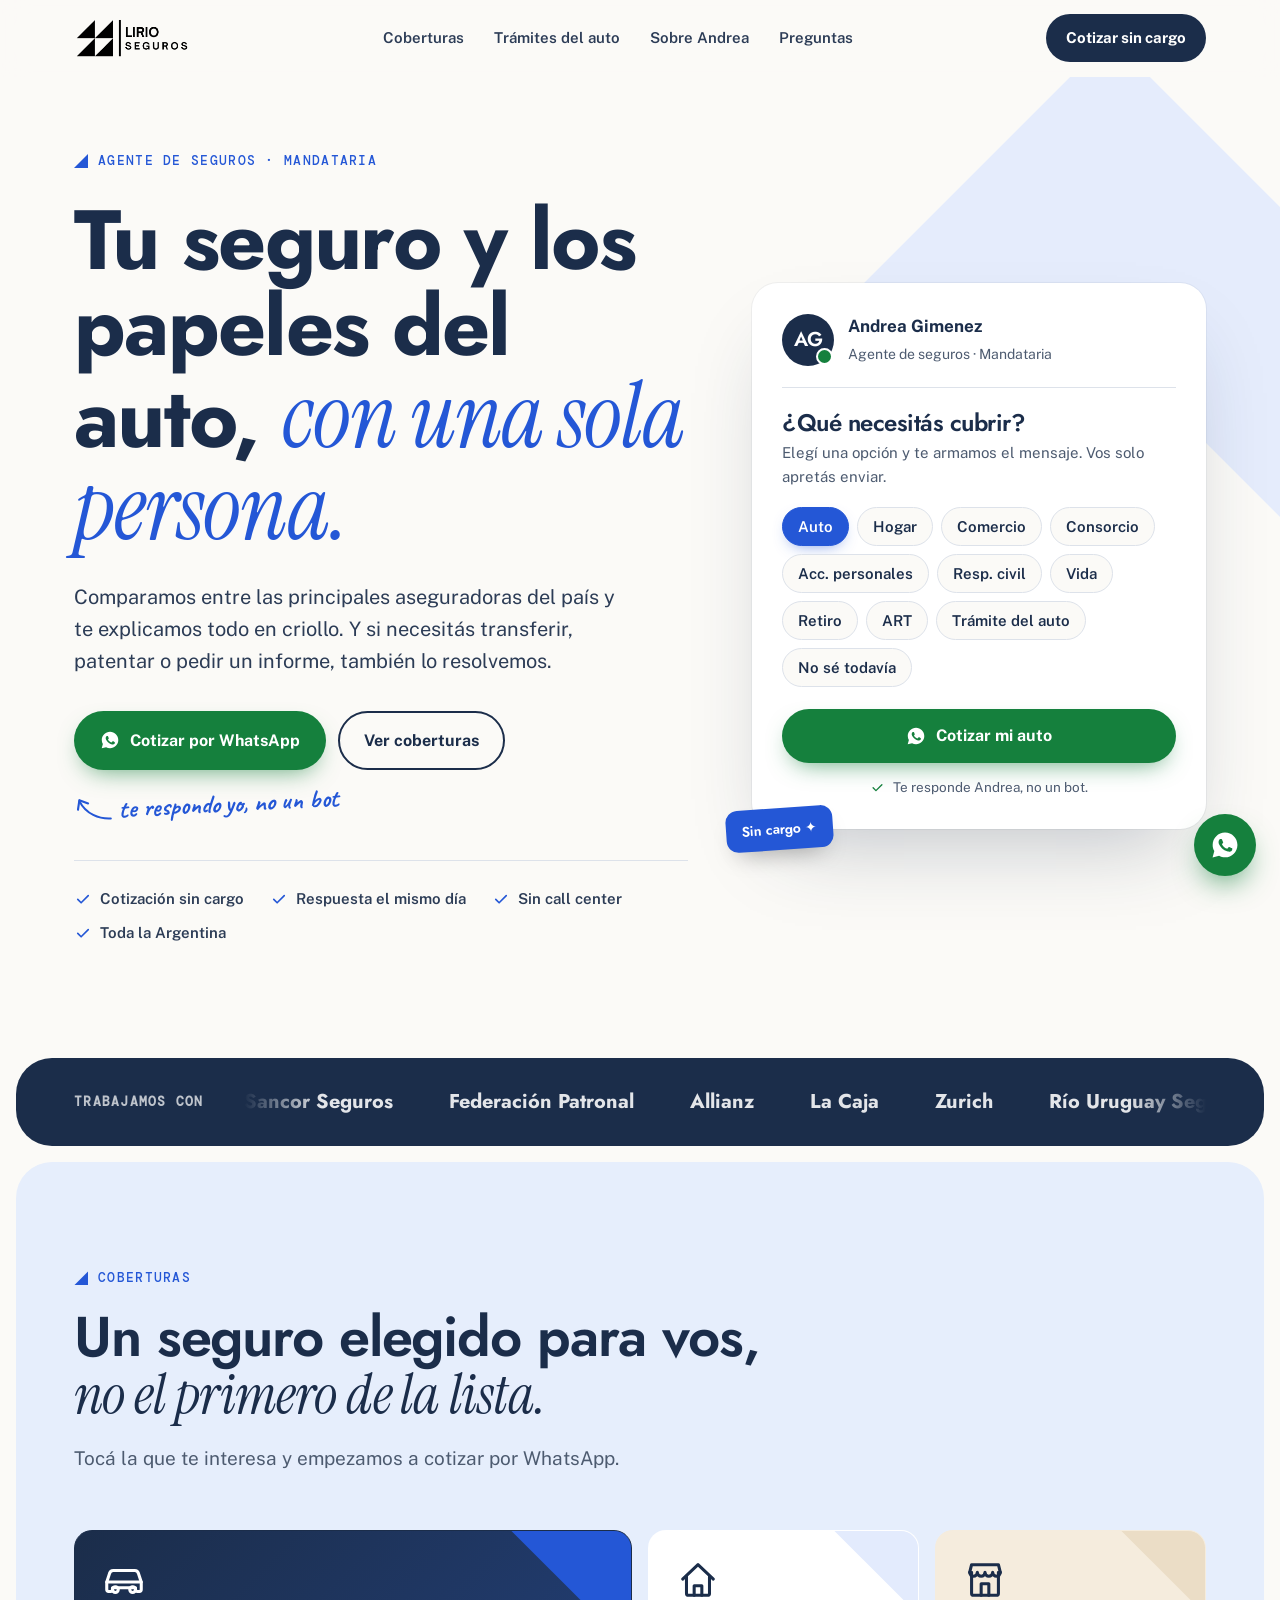
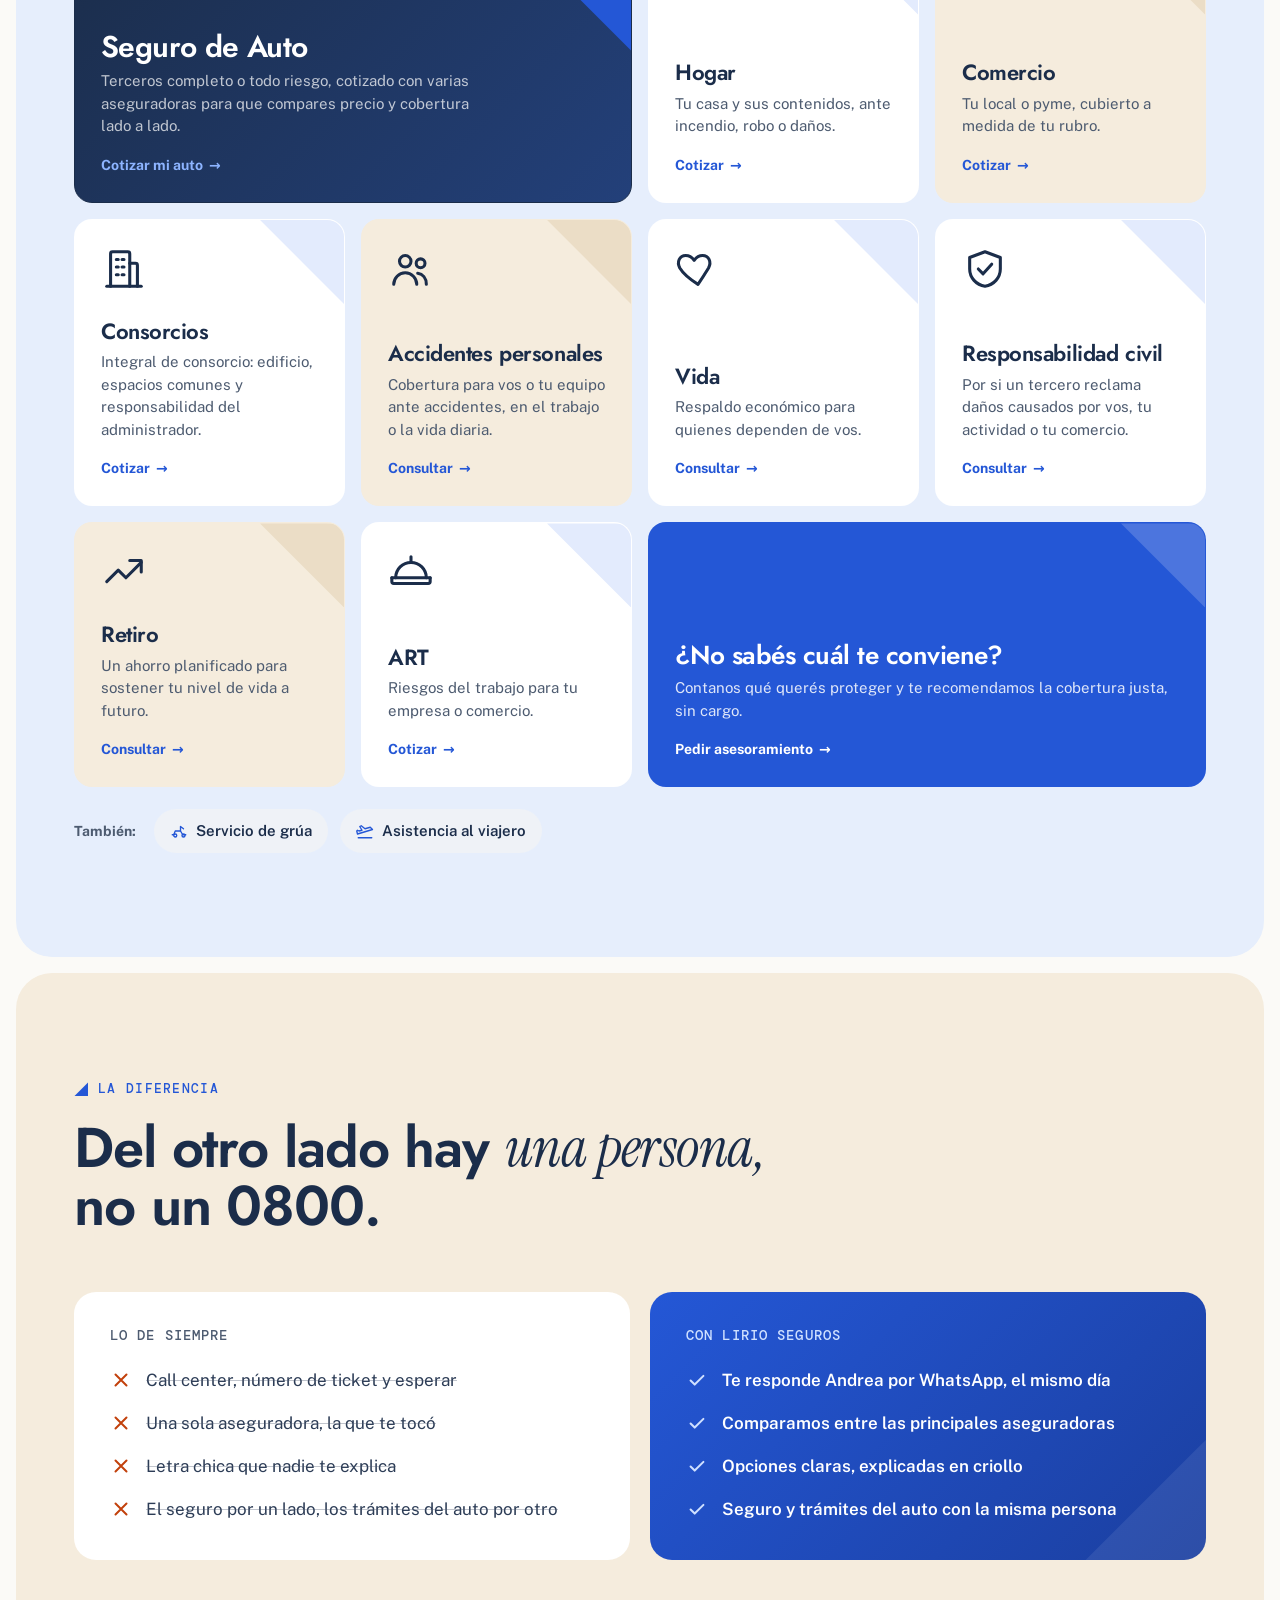
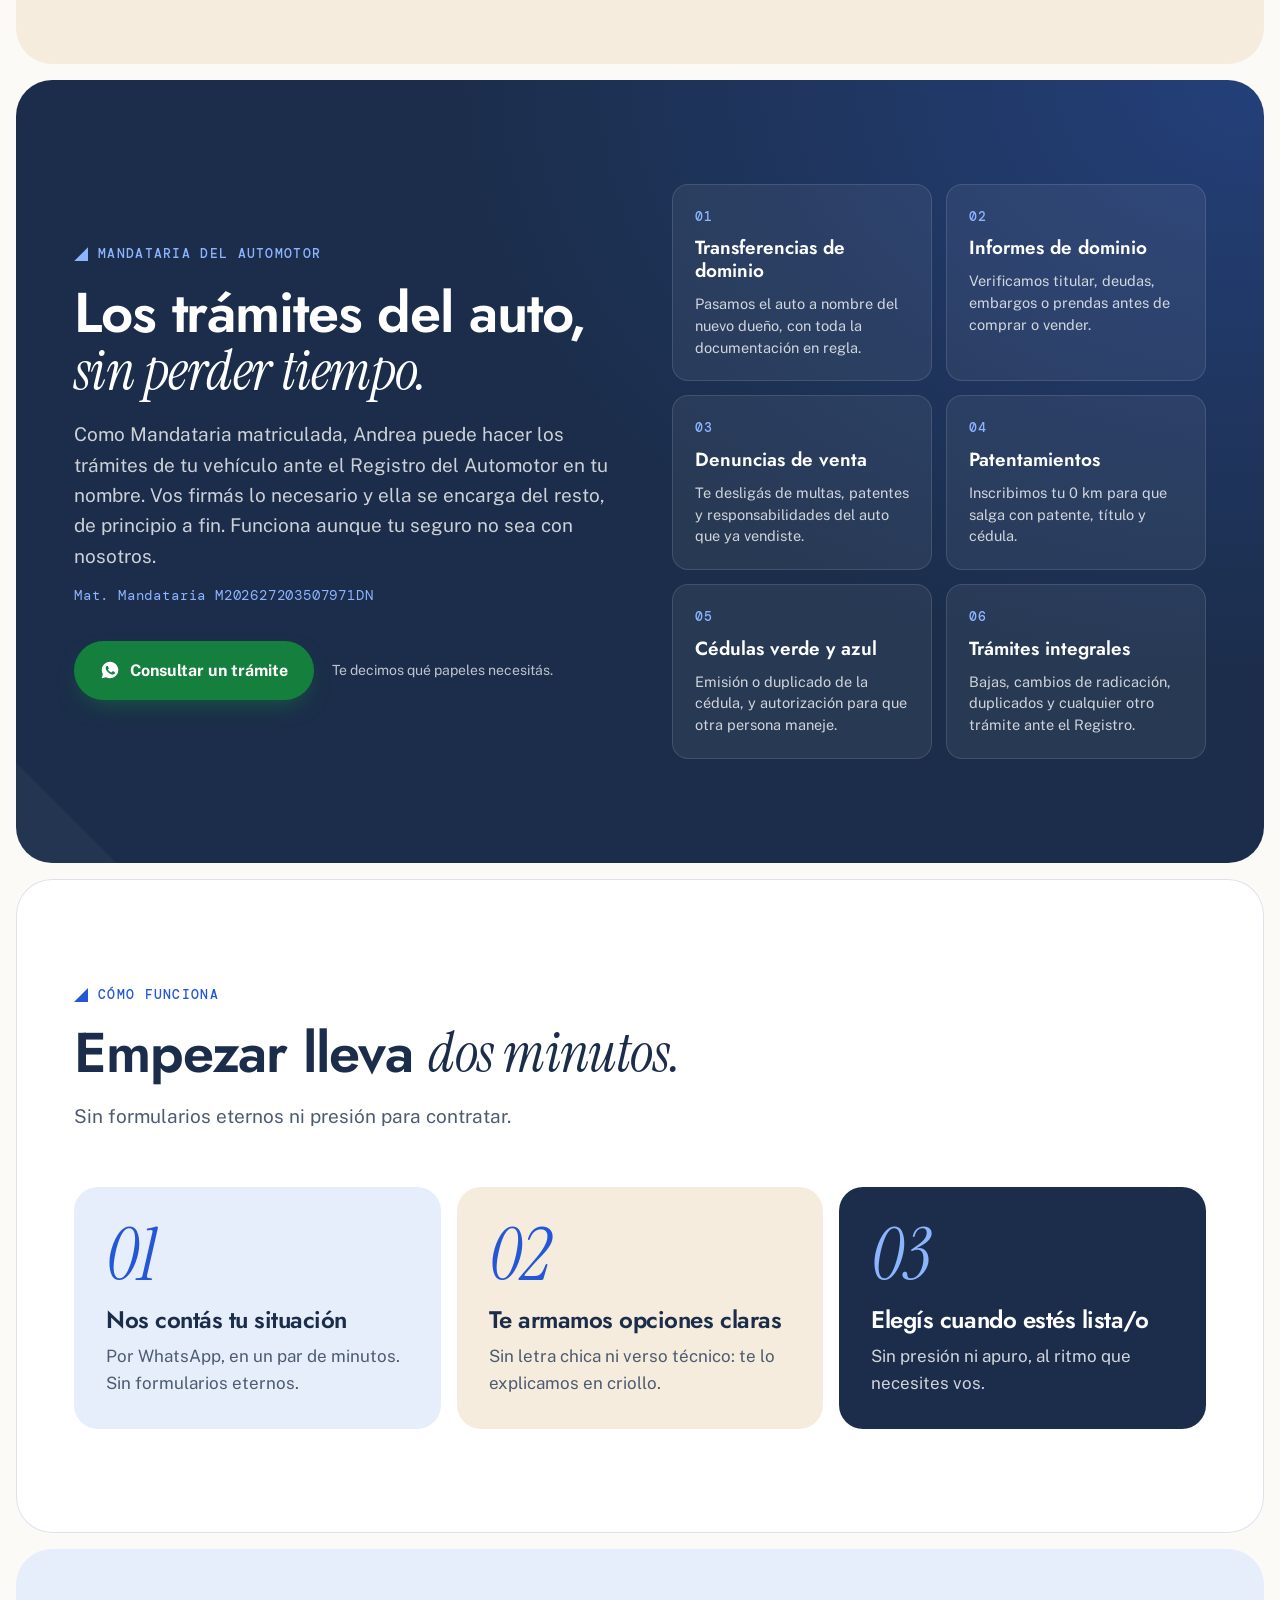
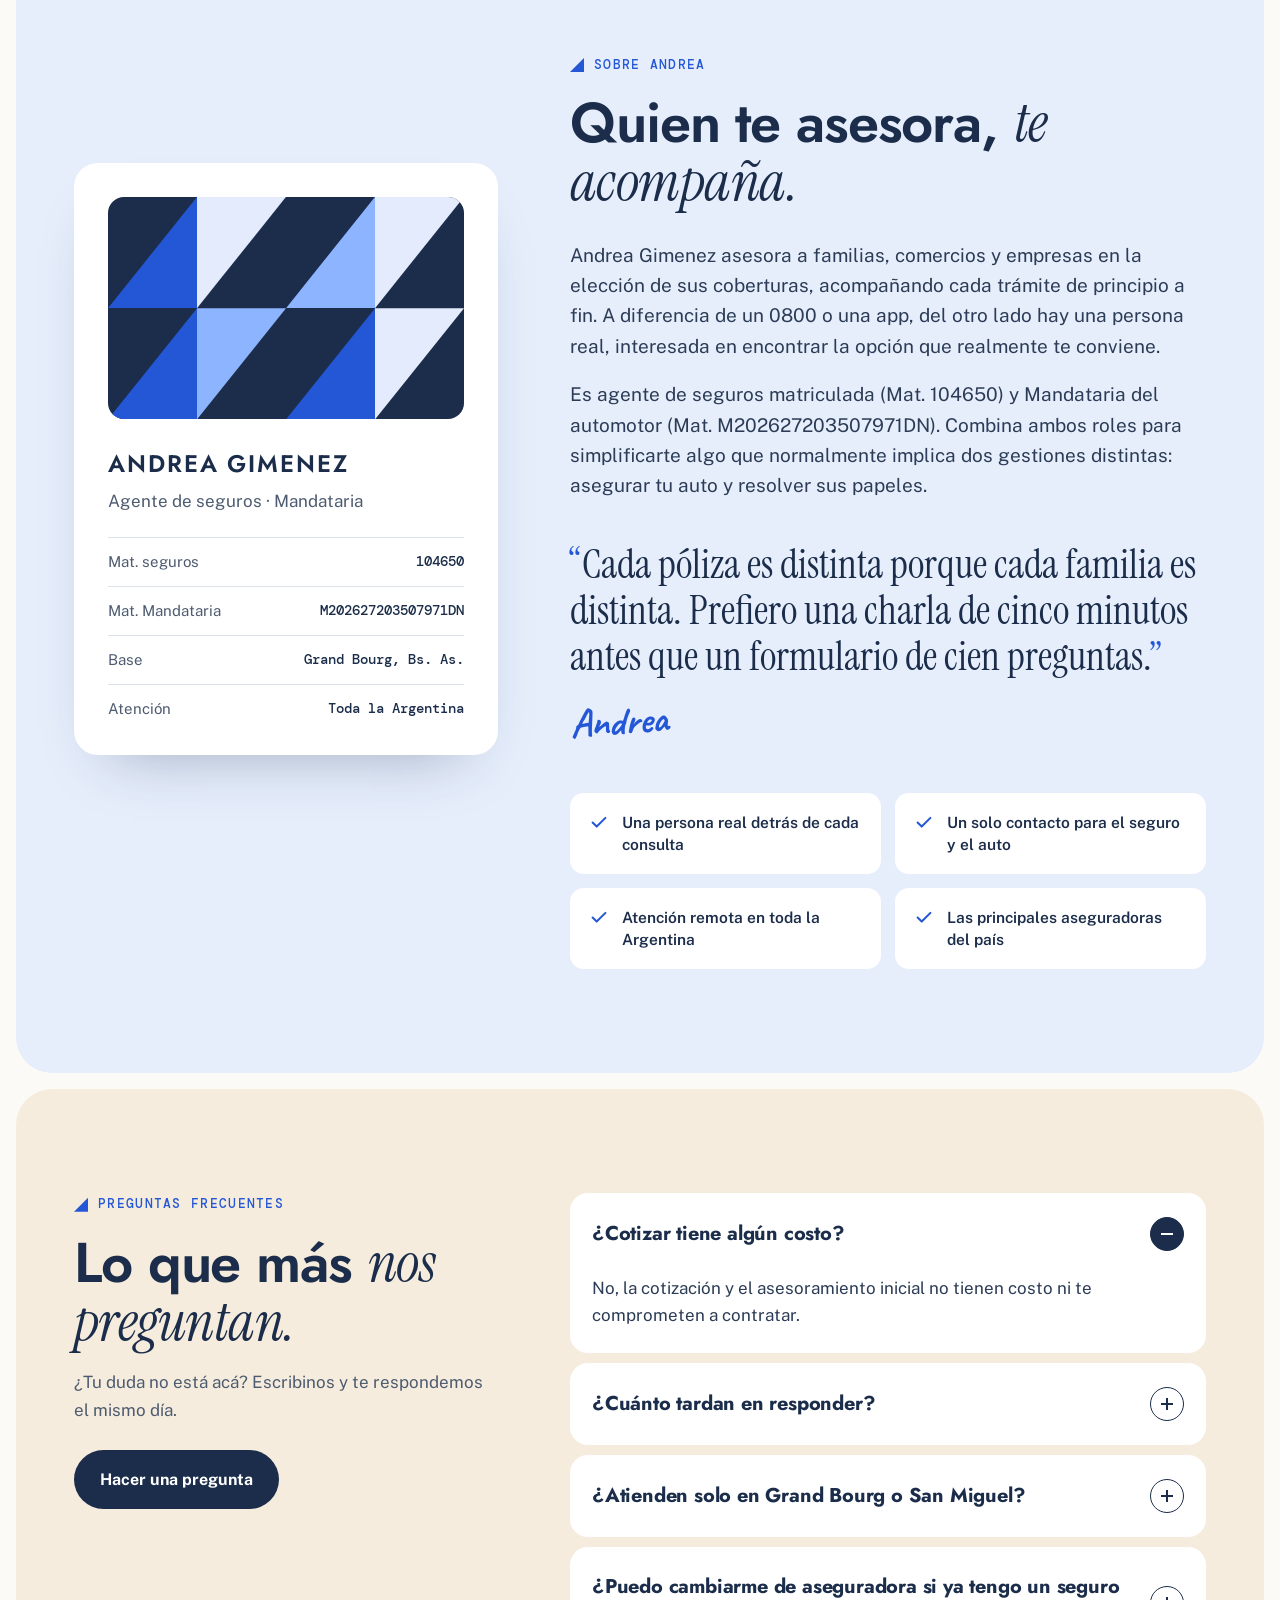
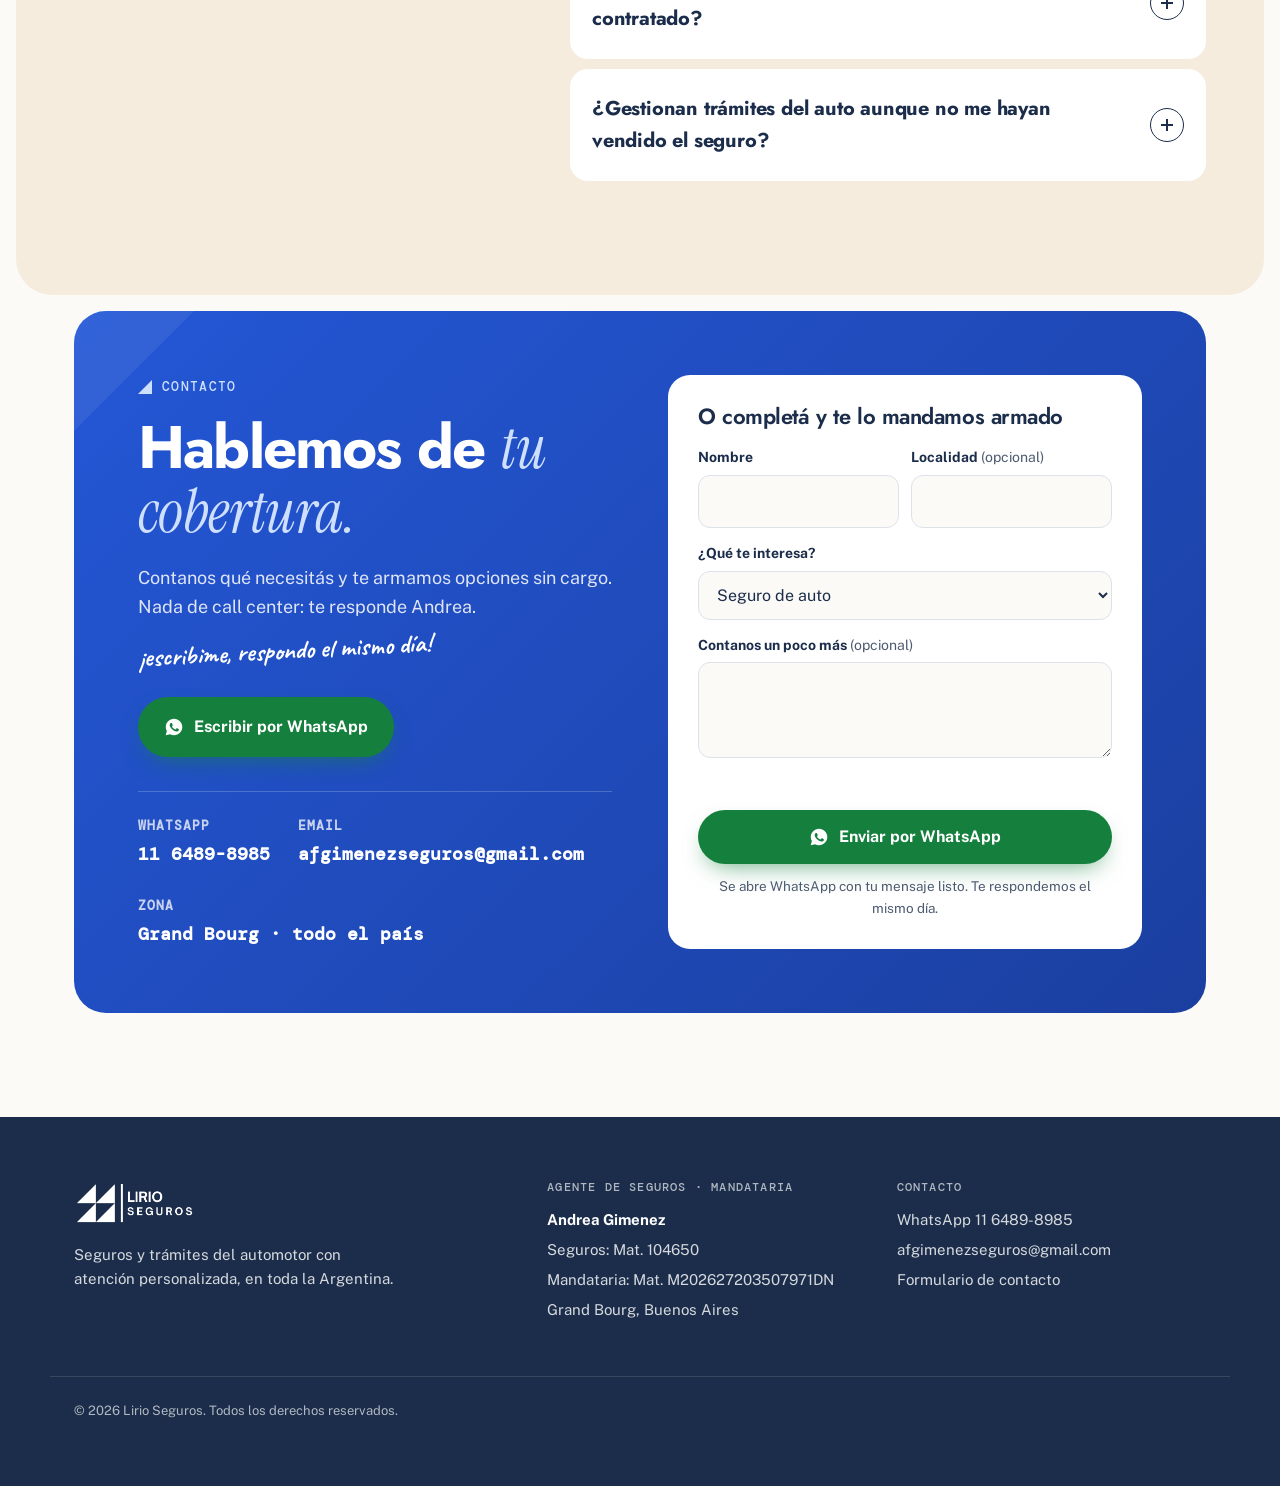
==== index.html @ 0fa1a8dc "Secciones como paneles de color, tarjetas con tonos y más tipografías - Cada sección en un panel red" ====
<!DOCTYPE html>
<html lang="es-AR">
<head>
<meta charset="UTF-8">
<meta name="viewport" content="width=device-width, initial-scale=1.0">
<title>Web Lirio Seguros</title>
<meta name="description" content="Andrea Gimenez, agente de seguros y Mandataria del automotor: seguros de auto, hogar, vida, comercio y consorcios, y trámites del auto en un mismo lugar. Atención personalizada, sin call center. Cotizá sin cargo.">
<meta name="theme-color" content="#1B2D4A">
<link rel="canonical" href="https://segurosygestoria.com.ar/">
<script type="application/ld+json">
{
  "@context": "https://schema.org",
  "@type": "FAQPage",
  "mainEntity": [
    {"@type": "Question", "name": "¿Cotizar tiene algún costo?", "acceptedAnswer": {"@type": "Answer", "text": "No, la cotización y el asesoramiento inicial no tienen costo ni te comprometen a contratar."}},
    {"@type": "Question", "name": "¿Cuánto tardan en responder?", "acceptedAnswer": {"@type": "Answer", "text": "Por WhatsApp, el mismo día. No hay call center ni ticket — te responde Andrea directamente."}},
    {"@type": "Question", "name": "¿Atienden solo en Grand Bourg o San Miguel?", "acceptedAnswer": {"@type": "Answer", "text": "Atendemos en toda la Argentina, de forma remota. Grand Bourg es la base, pero la mayoría de las gestiones se resuelven por WhatsApp y trámites online."}},
    {"@type": "Question", "name": "¿Puedo cambiarme de aseguradora si ya tengo un seguro contratado?", "acceptedAnswer": {"@type": "Answer", "text": "Sí, te ayudamos a comparar tu póliza actual y coordinar el cambio sin que queden días sin cobertura."}},
    {"@type": "Question", "name": "¿Gestionan trámites del auto aunque no me hayan vendido el seguro?", "acceptedAnswer": {"@type": "Answer", "text": "Sí, la gestoría automotor funciona como servicio independiente del seguro."}}
  ]
}
</script>
<link rel="preconnect" href="https://fonts.googleapis.com">
<link rel="preconnect" href="https://fonts.gstatic.com" crossorigin>
<link href="https://fonts.googleapis.com/css2?family=Jost:wght@400;500;600;700&family=Instrument+Serif:ital@0;1&family=Public+Sans:wght@400;500;600;700&family=DM+Mono:wght@400;500&family=Caveat:wght@600;700&display=swap" rel="stylesheet">
<link rel="icon" href="[data-uri]">
<style>
  :root{
    --ink:#1B2D4A;
    --ink-2:#2C3C56;
    --muted:#4D5B70;
    --paper:#FBFAF7;
    --paper-2:#EFF2F7;
    --white:#FFFFFF;
    --line:#DDE2EA;
    --iris:#2457D6;
    --iris-dark:#1A44B0;
    --iris-tint:#E3EBFD;
    --signal:#8DB4FF;
    --wa:#15803D;
    --wa-dark:#116932;
    --radius:18px;
    --display:'Jost', system-ui, sans-serif;
    --serif:'Instrument Serif', Georgia, serif;
    --body:'Public Sans', system-ui, sans-serif;
    --mono:'DM Mono', ui-monospace, monospace;
    --hand:'Caveat', cursive;
    --sky:#E6EEFC;
    --sand:#F5ECDD;
    --sand-2:#EBDDC6;
  }
  *{box-sizing:border-box;}
  html{scroll-behavior:smooth;}
  body{margin:0; background:var(--paper); color:var(--ink); font-family:var(--body); font-size:17px; line-height:1.6; -webkit-font-smoothing:antialiased;}
  img{max-width:100%; display:block;}
  a{color:inherit;}
  h1,h2,h3,h4{font-family:var(--display); margin:0; letter-spacing:-0.02em; line-height:1.05;}
  p{margin:0;}
  em.s{font-family:var(--serif); font-style:italic; font-weight:400; letter-spacing:-0.01em;}
  .wrap{max-width:1180px; margin:0 auto; padding:0 24px;}
  section{padding:104px 0;}
  .panel{margin:0 16px 16px; border-radius:36px; overflow:hidden; position:relative;}
  .panel-sky{background:var(--sky);}
  .panel-sand{background:var(--sand);}
  .panel-white{background:var(--white); box-shadow:0 0 0 1px var(--line) inset;}
  @media (max-width:720px){ section{padding:72px 0;} .wrap{padding:0 16px;} body{font-size:16px;} .panel{margin:0 8px 8px; border-radius:24px;} .panel > .wrap{padding:0 14px;} }
  @media (prefers-reduced-motion: reduce){
    *{animation-duration:0.01ms !important; animation-iteration-count:1 !important; transition-duration:0.01ms !important;}
    html{scroll-behavior:auto;}
  }

  /* ---------- Buttons ---------- */
  .btn{display:inline-flex; align-items:center; justify-content:center; gap:10px; font-family:var(--body); font-weight:700; font-size:16px; text-decoration:none; padding:15px 24px; border-radius:999px; border:2px solid transparent; cursor:pointer; transition:transform .2s ease, background .2s ease, box-shadow .2s ease; white-space:nowrap;}
  .btn:hover{transform:translateY(-2px);}
  .btn svg{width:20px; height:20px; flex:none;}
  .btn-wa{background:var(--wa); color:#fff; box-shadow:0 10px 24px -10px rgba(21,128,61,.7);}
  .btn-wa:hover{background:var(--wa-dark);}
  .btn-ink{background:var(--ink); color:#fff;}
  .btn-ink:hover{background:var(--iris);}
  .btn-ghost{border-color:var(--ink); color:var(--ink); background:transparent;}
  .btn-ghost:hover{background:var(--ink); color:#fff;}
  .btn-light{background:#fff; color:var(--ink);}
  .btn-sm{padding:10px 18px; font-size:15px;}
  .btn-block{width:100%; white-space:normal; text-align:center; line-height:1.25;}

  .eyebrow{display:inline-flex; align-items:center; gap:10px; font-family:var(--mono); font-size:13px; font-weight:500; letter-spacing:.1em; text-transform:uppercase; color:var(--iris);}
  .eyebrow::before{content:""; width:14px; height:14px; background:currentColor; clip-path:polygon(0 100%,100% 0,100% 100%);}
  .hand{font-family:var(--hand); font-weight:700; color:var(--iris); line-height:1;}
  .hand-note{display:inline-flex; align-items:flex-end; gap:6px; font-family:var(--hand); font-weight:700; font-size:26px; color:var(--iris); transform:rotate(-3deg); line-height:1;}
  .hand-note svg{width:38px; height:30px; flex:none; transform:scaleY(-1); align-self:flex-start;}
  .section-head{max-width:720px; margin-bottom:56px;}
  .section-head h2{font-size:clamp(34px,5vw,56px); font-weight:600; margin-top:14px;}
  .section-head p{margin-top:18px; color:var(--muted); font-size:19px;}

  /* ---------- Header ---------- */
  header{position:sticky; top:0; z-index:50; background:rgba(251,250,247,.86); backdrop-filter:saturate(1.4) blur(14px); -webkit-backdrop-filter:saturate(1.4) blur(14px); border-bottom:1px solid transparent; transition:border-color .2s;}
  header.scrolled{border-bottom-color:var(--line);}
  .header-inner{display:flex; align-items:center; justify-content:space-between; gap:24px; height:76px;}
  .brand img{height:42px; width:auto;}
  .main-nav{display:flex; gap:30px;}
  .main-nav a{text-decoration:none; font-weight:600; font-size:15px; color:var(--ink-2); position:relative;}
  .main-nav a::after{content:""; position:absolute; left:0; right:100%; bottom:-6px; height:2px; background:var(--iris); transition:right .25s;}
  .main-nav a:hover::after{right:0;}
  .header-cta{display:flex; align-items:center; gap:12px;}
  .mobile-toggle{display:none; width:44px; height:44px; border:0; background:transparent; cursor:pointer; position:relative;}
  .mobile-toggle span,.mobile-toggle span::before,.mobile-toggle span::after{position:absolute; left:11px; width:22px; height:2px; background:var(--ink); content:""; transition:transform .2s;}
  .mobile-toggle span{top:21px;}
  .mobile-toggle span::before{left:0; top:-7px;}
  .mobile-toggle span::after{left:0; top:7px;}
  .mobile-toggle[aria-expanded="true"] span{background:transparent;}
  .mobile-toggle[aria-expanded="true"] span::before{transform:translateY(7px) rotate(45deg);}
  .mobile-toggle[aria-expanded="true"] span::after{transform:translateY(-7px) rotate(-45deg);}
  .mobile-nav{display:none; flex-direction:column; padding:8px 16px 20px; border-top:1px solid var(--line);}
  .mobile-nav a{padding:14px 0; text-decoration:none; font-weight:700; font-size:18px; border-bottom:1px solid var(--line);}
  .mobile-nav.open{display:flex;}
  @media (max-width:900px){
    .main-nav{display:none;}
    .mobile-toggle{display:block;}
    .header-cta .btn{display:none;}
    .brand img{height:36px;}
    .header-inner{height:64px;}
  }

  /* ---------- Hero ---------- */
  .hero{padding:72px 0 96px; position:relative; overflow:hidden;}
  .hero-grid > *{min-width:0;}
  .hero-grid{display:grid; grid-template-columns:1.15fr .85fr; gap:64px; align-items:center; position:relative;}
  .hero h1{font-size:clamp(42px,6.6vw,84px); font-weight:700; letter-spacing:-0.02em; line-height:1.02; margin-top:22px;}
  .hero h1 em.s{color:var(--iris); font-size:1.08em;}
  .hero-sub{margin-top:26px; font-size:20px; color:var(--ink-2); max-width:560px;}
  .hero-actions{display:flex; flex-wrap:wrap; gap:12px; margin-top:34px;}
  .proof{display:flex; flex-wrap:wrap; gap:10px 26px; margin-top:34px; padding-top:26px; border-top:1px solid var(--line); list-style:none; padding-left:0;}
  .proof li{display:flex; align-items:center; gap:8px; font-size:15px; font-weight:600; color:var(--ink-2);}
  .proof svg{width:18px; height:18px; color:var(--iris); flex:none;}

  .hero-art{position:absolute; right:-140px; top:-40px; width:620px; height:620px; display:grid; grid-template-columns:1fr 1fr; grid-template-rows:1fr 1fr; opacity:.9; pointer-events:none;}
  .hero-art i{display:block;}
  .hero-art i:nth-child(1){background:var(--iris-tint); clip-path:polygon(0 100%,100% 0,100% 100%);}
  .hero-art i:nth-child(2){background:var(--iris-tint); clip-path:polygon(0 0,100% 100%,0 100%);}
  .hero-art i:nth-child(3){background:#D3E0FC; clip-path:polygon(0 0,100% 0,0 100%);}
  .hero-art i:nth-child(4){background:var(--iris-tint); clip-path:polygon(0 0,100% 0,100% 100%);}

  .quote-card{position:relative; background:var(--white); border-radius:26px; padding:30px; box-shadow:0 40px 80px -30px rgba(27,45,74,.28), 0 0 0 1px rgba(27,45,74,.05);}
  .quote-card-top{display:flex; align-items:center; gap:14px; padding-bottom:20px; border-bottom:1px solid var(--line);}
  .avatar{width:52px; height:52px; border-radius:50%; background:var(--ink); color:#fff; display:grid; place-items:center; font-family:var(--display); font-weight:600; font-size:20px; position:relative; flex:none;}
  .avatar::after{content:""; position:absolute; right:1px; bottom:1px; width:13px; height:13px; border-radius:50%; background:var(--wa); border:2.5px solid #fff;}
  .quote-card-top strong{display:block; font-size:17px;}
  .quote-card-top span{font-size:14px; color:var(--muted);}
  .quote-card h2{font-size:24px; font-weight:600; margin:22px 0 6px;}
  .quote-card .lead{color:var(--muted); font-size:15px;}
  .pill-grid{display:flex; flex-wrap:wrap; gap:8px; margin:18px 0 22px;}
  .pill{font:600 15px var(--body); padding:10px 15px; border-radius:999px; border:1.5px solid var(--line); background:var(--paper); color:var(--ink); cursor:pointer; transition:all .15s;}
  .pill:hover{border-color:var(--iris); color:var(--iris);}
  .pill.active:hover{color:#fff;}
  .pill.active{background:var(--iris); color:#fff; border-color:var(--iris); box-shadow:0 6px 16px -8px rgba(36,87,214,.7);}
  .quote-card .note{display:flex; align-items:center; justify-content:center; gap:8px; margin-top:14px; font-size:13.5px; color:var(--muted); text-align:center;}
  .quote-card .note svg{width:15px; height:15px; color:var(--wa);}
  .badge-float{position:absolute; left:-26px; bottom:-22px; background:var(--iris); color:#fff; font-family:var(--display); font-weight:600; font-size:14px; padding:10px 16px; border-radius:12px; transform:rotate(-4deg); box-shadow:0 12px 24px -12px rgba(0,0,0,.4);}

  @media (max-width:980px){
    .hero-grid{grid-template-columns:1fr; gap:56px;}
    .hero-art{width:420px; height:420px; right:-200px; top:-60px; opacity:.6;}
    .badge-float{left:auto; right:16px;}
  }
  @media (max-width:720px){
    .hero{padding:40px 0 72px;}
    .hero-sub{font-size:18px;}
    .hero-actions .btn{flex:1 1 100%;}
    .quote-card{padding:22px;}
  }

  /* ---------- Insurers marquee ---------- */
  .insurers{padding:28px 0; background:var(--ink); color:#fff; overflow:hidden;}
  .insurers-inner{display:flex; align-items:center; gap:40px;}
  .insurers-label{flex:none; font-family:var(--mono); font-size:12.5px; letter-spacing:.1em; text-transform:uppercase; color:rgba(255,255,255,.72); font-weight:700;}
  .marquee{overflow:hidden; flex:1; mask-image:linear-gradient(90deg,transparent,#000 8%,#000 92%,transparent); -webkit-mask-image:linear-gradient(90deg,transparent,#000 8%,#000 92%,transparent);}
  .marquee-track{display:flex; gap:56px; width:max-content; animation:marquee 32s linear infinite;}
  .marquee-track span{font-family:var(--display); font-weight:700; font-size:20px; white-space:nowrap; color:rgba(255,255,255,.88);}
  @keyframes marquee{to{transform:translateX(-50%);}}
  @media (max-width:720px){ .insurers-inner{flex-direction:column; align-items:flex-start; gap:14px;} .marquee{width:100%;} }

  /* ---------- Coverage ---------- */
  .cov-grid{display:grid; grid-template-columns:repeat(4,1fr); gap:16px;}
  .cov{position:relative; display:flex; flex-direction:column; min-height:250px; padding:26px; background:var(--white); border-radius:var(--radius); text-decoration:none; border:1px solid var(--line); overflow:hidden; transition:transform .25s ease, box-shadow .25s ease, border-color .25s;}
  .cov.tone-sand{background:var(--sand);}
  .cov.tone-sand::before{background:var(--sand-2);}
  .cov::before{content:""; position:absolute; right:0; top:0; width:84px; height:84px; background:var(--iris-tint); clip-path:polygon(0 0,100% 0,100% 100%); transition:all .3s ease;}
  .cov:hover,.cov.is-active{transform:translateY(-4px); box-shadow:0 24px 40px -24px rgba(27,45,74,.35); border-color:transparent;}
  .cov{border-color:transparent;}
  .cov:hover::before,.cov.is-active::before{width:140px; height:140px; background:var(--iris);}
  .cov-icon{position:relative; width:46px; height:46px; color:var(--ink);}
  .cov-icon svg{width:100%; height:100%;}
  .cov h3{font-size:22px; font-weight:600; margin-top:auto; padding-top:28px;}
  .cov p{margin-top:8px; font-size:15px; color:var(--muted); line-height:1.5;}
  .cov .go{margin-top:16px; font-size:14px; font-weight:700; color:var(--iris); display:flex; align-items:center; gap:6px;}
  .cov .go span{transition:transform .2s;}
  .cov:hover .go span,.cov.is-active .go span{transform:translateX(4px);}
  .cov-help{grid-column:span 2; background:var(--iris); color:#fff; border-color:transparent; justify-content:flex-end;}
  .cov-help p{color:rgba(255,255,255,.85);}
  .cov-help .go{color:#fff;}
  .cov-help::before{background:rgba(255,255,255,.18);}
  .cov-help:hover::before,.cov-help.is-active::before{background:var(--signal);}
  .cov-help h3{padding-top:0; font-size:26px;}
  .cov.feature{grid-column:span 2; background:linear-gradient(135deg,var(--ink) 0%,#23407A 100%); color:#fff; border-color:var(--ink);}
  .cov.feature::before{background:var(--iris); width:120px; height:120px;}
  .cov.feature:hover::before,.cov.feature.is-active::before{background:var(--signal); width:180px; height:180px;}
  .cov.feature .cov-icon{color:#fff;}
  .cov.feature h3{font-size:30px;}
  .cov.feature p{color:rgba(255,255,255,.72); max-width:380px;}
  .cov.feature .go{color:var(--signal);}
  .extras{display:flex; flex-wrap:wrap; gap:12px; margin-top:22px; align-items:center;}
  .extras .lbl{font-size:14px; font-weight:700; color:var(--muted); margin-right:6px;}
  .chip{display:inline-flex; align-items:center; gap:8px; padding:10px 16px; border-radius:999px; background:var(--paper-2); font-size:15px; font-weight:600;}
  .chip svg{width:18px; height:18px; color:var(--iris);}
  @media (max-width:980px){ .cov-grid{grid-template-columns:repeat(2,1fr);} }
  @media (max-width:560px){
    .cov-grid{grid-template-columns:1fr; gap:12px;}
    .cov.feature,.cov-help{grid-column:auto;}
    .cov{min-height:0; padding:20px; display:grid; grid-template-columns:40px 1fr; column-gap:16px; align-items:start;}
    .cov::before{width:56px; height:56px;}
    .cov:hover::before,.cov.is-active::before{width:84px; height:84px;}
    .cov-icon{width:36px; height:36px; grid-row:span 3;}
    .cov h3{padding-top:4px; font-size:20px;}
    .cov p{margin-top:4px;}
    .cov .go{margin-top:10px;}
    .cov.feature h3{font-size:24px;}
    .cov.feature::before{width:60px; height:60px;}
    .cov.feature:hover::before,.cov.feature.is-active::before{width:84px; height:84px;}
    .cov-help{display:flex;}
    .cov-help h3{font-size:22px;}
  }

  /* ---------- Compare ---------- */
  .compare{}
  .compare-grid{display:grid; grid-template-columns:1fr 1fr; gap:20px;}
  .cmp{border-radius:22px; padding:36px;}
  .cmp h3{font-size:14px; font-family:var(--mono); font-weight:500; letter-spacing:.08em; text-transform:uppercase;}
  .cmp ul{list-style:none; padding:0; margin:24px 0 0; display:grid; gap:16px;}
  .cmp li{display:flex; gap:14px; align-items:flex-start; font-size:17px;}
  .cmp li svg{width:22px; height:22px; flex:none; margin-top:2px;}
  .cmp-old{background:var(--white); color:var(--muted);}
  .cmp-old h3{color:var(--muted);}
  .cmp-old li{text-decoration:line-through; text-decoration-color:rgba(77,91,112,.35); color:var(--ink-2);}
  .cmp-old svg{color:#C2410C;}
  .cmp-new{background:linear-gradient(135deg,var(--iris) 0%,#1B3FA0 100%); color:#fff; position:relative; overflow:hidden;}
  .cmp-new::after{content:""; position:absolute; right:-40px; bottom:-40px; width:200px; height:200px; background:rgba(255,255,255,.08); clip-path:polygon(0 100%,100% 0,100% 100%);}
  .cmp-new h3{color:#CFE0FF;}
  .cmp-new li{font-weight:600;}
  .cmp-new svg{color:#CFE0FF;}
  @media (max-width:820px){ .compare-grid{grid-template-columns:1fr;} .cmp{padding:28px;} }

  /* ---------- Gestoría ---------- */
  .gestoria{background:radial-gradient(120% 140% at 100% 0%,#24407A 0%,var(--ink) 55%); color:#fff; position:relative; overflow:hidden;}
  .gestoria .eyebrow{color:var(--signal);}
  .gestoria .section-head p{color:rgba(255,255,255,.78);}
  .gestoria .section-head p.mat-line{margin-top:14px; font-family:var(--mono); font-size:13.5px; letter-spacing:.06em; color:var(--signal);}
  .g-grid{display:grid; grid-template-columns:1fr 1fr; gap:64px; align-items:center;}
  .g-list{list-style:none; padding:0; margin:0; display:grid; grid-template-columns:1fr 1fr; gap:14px;}
  .g-list li{background:rgba(255,255,255,.06); border:1px solid rgba(255,255,255,.12); border-radius:16px; padding:22px; display:flex; flex-direction:column; gap:10px;}
  .g-list li strong{font-family:var(--display); font-weight:600; font-size:19px; line-height:1.2;}
  .g-list li span{font-size:14.5px; line-height:1.5; color:rgba(255,255,255,.78);}
  .g-list li b{font-family:var(--mono); font-weight:500; font-size:13px; color:var(--signal); letter-spacing:.1em;}
  .g-cta{display:flex; flex-wrap:wrap; gap:18px; align-items:center; margin-top:34px;}
  .g-cta small{color:rgba(255,255,255,.72); font-size:14px;}
  .gestoria-art{position:absolute; left:-80px; bottom:-80px; width:260px; height:260px; background:rgba(255,255,255,.04); clip-path:polygon(0 0,100% 100%,0 100%);}
  @media (max-width:900px){ .g-grid{grid-template-columns:1fr; gap:40px;} }
  @media (max-width:480px){ .g-list{grid-template-columns:1fr;} }

  /* ---------- Steps ---------- */
  .steps{display:grid; grid-template-columns:repeat(3,1fr); gap:16px;}
  .step{padding:32px; border-radius:24px; background:var(--sky);}
  .step:nth-child(2){background:var(--sand);}
  .step:nth-child(3){background:var(--ink); color:#fff;}
  .step:nth-child(3) p{color:rgba(255,255,255,.8);}
  .step:nth-child(3) .step-num{color:var(--signal);}
  
  .step-num{font-family:var(--serif); font-style:italic; font-size:72px; line-height:1; color:var(--iris);}
  .step h3{font-size:24px; font-weight:600; margin-top:16px;}
  .step p{margin-top:10px; color:var(--muted);}
  @media (max-width:820px){
    .steps{grid-template-columns:1fr;}
    .step{padding:26px;}
  }

  /* ---------- About ---------- */
  .about{}
  .about-grid{display:grid; grid-template-columns:.8fr 1.2fr; gap:72px; align-items:start;}
  .id-card{background:var(--white); border-radius:24px; padding:34px; position:sticky; top:110px; box-shadow:0 30px 60px -36px rgba(27,45,74,.4);}
  .id-mark{width:100%; aspect-ratio:1.6; border-radius:16px; background:var(--ink); display:grid; grid-template-columns:repeat(4,1fr); grid-template-rows:repeat(2,1fr); overflow:hidden; margin-bottom:26px;}
  .id-mark i{display:block;}
  .id-mark i:nth-child(odd){background:var(--iris); clip-path:polygon(0 100%,100% 0,100% 100%);}
  .id-mark i:nth-child(even){background:var(--iris-tint); clip-path:polygon(0 0,100% 0,0 100%);}
  .id-mark i:nth-child(3),.id-mark i:nth-child(6){background:var(--signal);}
  .id-card .name{font-family:var(--display); font-weight:600; font-size:24px; letter-spacing:.08em; text-transform:uppercase;}
  .id-card .role{margin-top:4px; color:var(--muted);}
  .id-card dl{margin:22px 0 0; display:grid; gap:12px;}
  .id-card dl div{display:flex; justify-content:space-between; gap:16px; padding-top:12px; border-top:1px solid var(--line); font-size:15px;}
  .id-card dt{color:var(--muted);}
  .id-card dd{margin:0; font-family:var(--mono); font-weight:500; font-size:14px; text-align:right; overflow-wrap:anywhere;}
  .about-copy p{font-size:19px; color:var(--ink-2); margin-top:18px;}
  .about-copy p:first-of-type{margin-top:0;}
  .big-quote{margin:40px 0 0; padding:0;}
  .big-quote p{font-family:var(--serif); font-size:clamp(28px,3.6vw,40px); line-height:1.15; color:var(--ink); margin:0 !important;}
  .big-quote p::before{content:"“"; color:var(--iris);}
  .big-quote p::after{content:"”"; color:var(--iris);}
  .big-quote footer{margin-top:10px; font-family:var(--hand); font-weight:700; font-size:40px; color:var(--iris); background:none; padding:0; transform:rotate(-3deg); display:inline-block;}
  .trust{list-style:none; padding:0; margin:40px 0 0; display:grid; grid-template-columns:1fr 1fr; gap:14px;}
  .trust li{display:flex; gap:12px; align-items:flex-start; background:var(--white); border-radius:14px; padding:18px; font-weight:600; font-size:15.5px; line-height:1.45;}
  .trust svg{width:22px; height:22px; color:var(--iris); flex:none;}
  @media (max-width:900px){ .about-grid{grid-template-columns:1fr; gap:48px;} .id-card{position:static;} }
  @media (max-width:520px){ .trust{grid-template-columns:1fr;} }

  /* ---------- FAQ ---------- */
  .faq-grid{display:grid; grid-template-columns:.8fr 1.2fr; gap:72px;}
  .faq-side p{color:var(--muted); margin-top:18px;}
  .faq-side .btn{margin-top:26px;}
  details{background:var(--white); border-radius:18px; margin-bottom:10px; padding:0 22px;}
  
  summary{list-style:none; cursor:pointer; display:flex; justify-content:space-between; align-items:center; gap:20px; padding:24px 0; font-family:var(--display); font-weight:700; font-size:20px; letter-spacing:-0.01em;}
  summary::-webkit-details-marker{display:none;}
  summary .plus{width:34px; height:34px; border-radius:50%; border:1.5px solid var(--ink); flex:none; position:relative; transition:all .2s;}
  summary .plus::before,summary .plus::after{content:""; position:absolute; left:50%; top:50%; width:12px; height:2px; background:currentColor; transform:translate(-50%,-50%);}
  summary .plus::after{transform:translate(-50%,-50%) rotate(90deg); transition:transform .2s;}
  details[open] summary .plus{background:var(--ink); color:#fff;}
  details[open] summary .plus::after{transform:translate(-50%,-50%) rotate(0);}
  details p{padding:0 54px 24px 0; color:var(--ink-2);}
  @media (max-width:900px){ .faq-grid{grid-template-columns:1fr; gap:32px;} summary{font-size:18px;} details p{padding-right:0;} }

  /* ---------- Contact ---------- */
  .contact{padding-top:0;}
  .contact-box{background:linear-gradient(135deg,var(--iris) 0%,#1B3FA0 100%); color:#fff; border-radius:32px; padding:64px; display:grid; grid-template-columns:1fr 1fr; gap:56px; position:relative; overflow:hidden;}
  .contact-box::before{content:""; position:absolute; left:-60px; top:-60px; width:240px; height:240px; background:rgba(255,255,255,.07); clip-path:polygon(0 0,100% 0,0 100%);}
  .contact-box .eyebrow{color:#CFE0FF;}
  .contact-box h2{font-size:clamp(36px,5vw,60px); font-weight:700; margin-top:14px; letter-spacing:-0.03em;}
  .contact-box h2 em.s{color:#CFE0FF;}
  .contact-box .lead{margin-top:20px; font-size:18px; color:rgba(255,255,255,.85);}
  .contact-box .btn-wa{margin-top:30px;}
  .contact-detail{display:flex; gap:28px; flex-wrap:wrap; margin-top:34px; padding-top:24px; border-top:1px solid rgba(255,255,255,.2);}
  .contact-detail div{font-family:var(--mono); font-size:12.5px; text-transform:uppercase; letter-spacing:.08em; color:rgba(255,255,255,.75); font-weight:700;}
  .contact-detail strong{overflow-wrap:anywhere; display:block; margin-top:4px; font-size:18px; text-transform:none; letter-spacing:0; color:#fff;}
  form{background:var(--white); color:var(--ink); border-radius:22px; padding:30px; position:relative;}
  form h3{font-size:22px; font-weight:600; margin-bottom:18px;}
  .field{margin-bottom:14px;}
  .field label{display:block; font-size:14px; font-weight:700; margin-bottom:6px;}
  .field input,.field select,.field textarea{width:100%; font:inherit; font-size:16px; padding:13px 14px; border-radius:12px; border:1.5px solid var(--line); background:var(--paper); color:var(--ink); transition:border-color .15s, background .15s;}
  .field input:focus,.field select:focus,.field textarea:focus{outline:none; border-color:var(--iris); background:#fff;}
  .field textarea{min-height:96px; resize:vertical;}
  .field-row{display:grid; grid-template-columns:1fr 1fr; gap:12px;}
  form .micro{margin-top:12px; font-size:13.5px; color:var(--muted); text-align:center;}
  @media (max-width:900px){ .contact-box{grid-template-columns:1fr; padding:40px 24px; gap:40px; border-radius:24px;} }
  @media (max-width:480px){ .field-row{grid-template-columns:1fr; gap:0;} form{padding:22px;} }

  /* ---------- Footer ---------- */
  .site-footer{background:var(--ink); color:rgba(255,255,255,.82); padding:64px 0 120px; font-size:15px;}
  .footer-grid{display:grid; grid-template-columns:1.4fr 1fr 1fr; gap:40px;}
  .footer-brand img{height:44px; width:auto; filter:invert(1);}
  .footer-brand p{margin-top:18px; max-width:320px;}
  .footer-col h4{font-family:var(--mono); font-weight:500; font-size:12px; letter-spacing:.1em; text-transform:uppercase; color:rgba(255,255,255,.66); margin-bottom:14px;}
  .footer-col a{text-decoration:none;}
  .footer-col a:hover{color:#fff;}
  .footer-col div{margin-bottom:6px;}
  .footer-bottom{margin-top:48px; padding-top:24px; border-top:1px solid rgba(255,255,255,.12); font-size:13px; color:rgba(255,255,255,.66);}
  @media (max-width:820px){ .footer-grid{grid-template-columns:1fr;} }
  @media (min-width:901px){ .site-footer{padding-bottom:64px;} }

  /* ---------- Floating / sticky CTA ---------- */
  .floating-cta{position:fixed; right:24px; bottom:24px; z-index:60; width:62px; height:62px; border-radius:50%; background:var(--wa); color:#fff; display:grid; place-items:center; box-shadow:0 14px 30px -10px rgba(21,128,61,.8); animation:pulse 2.6s infinite; text-decoration:none;}
  .floating-cta svg{width:30px; height:30px;}
  @keyframes pulse{0%{box-shadow:0 14px 30px -10px rgba(21,128,61,.8),0 0 0 0 rgba(21,128,61,.45);}70%{box-shadow:0 14px 30px -10px rgba(21,128,61,.8),0 0 0 16px rgba(21,128,61,0);}100%{box-shadow:0 14px 30px -10px rgba(21,128,61,.8),0 0 0 0 rgba(21,128,61,0);}}
  .chat-bubble{position:fixed; right:24px; bottom:100px; z-index:60; max-width:270px; background:#fff; border-radius:16px 16px 4px 16px; padding:16px 36px 16px 18px; font-size:14.5px; box-shadow:0 20px 40px -16px rgba(27,45,74,.35); opacity:0; transform:translateY(10px); pointer-events:none; transition:all .35s ease;}
  .chat-bubble.show{opacity:1; transform:none; pointer-events:auto;}
  .chat-bubble strong{display:block; font-family:var(--display); margin-bottom:2px;}
  .chat-bubble-close{position:absolute; top:6px; right:8px; border:0; background:none; font-size:20px; line-height:1; cursor:pointer; color:var(--muted); padding:4px;}
  .mobile-bar{display:none;}
  @media (max-width:900px){
    .floating-cta{display:none;}
    .chat-bubble{display:none;}
    .mobile-bar{display:flex; gap:10px; position:fixed; left:0; right:0; bottom:0; z-index:60; padding:12px 16px calc(12px + env(safe-area-inset-bottom)); background:rgba(251,250,247,.94); backdrop-filter:blur(12px); -webkit-backdrop-filter:blur(12px); border-top:1px solid var(--line); transform:translateY(110%); transition:transform .3s ease;}
    .mobile-bar.show{transform:none;}
    .mobile-bar .btn{flex:1; padding:14px 12px;}
    .mobile-bar .btn-ghost{flex:0 0 auto;}
  }

  /* ---------- Reveal ---------- */
  .reveal{opacity:0; transform:translateY(24px); transition:opacity .7s ease, transform .7s ease;}
  .reveal.is-visible{opacity:1; transform:none;}
  .no-js .reveal{opacity:1; transform:none;}
</style>
</head>
<body>

<svg width="0" height="0" style="position:absolute" aria-hidden="true">
  <symbol id="i-wa" viewBox="0 0 24 24"><path fill="currentColor" d="M12.04 2C6.58 2 2.13 6.45 2.13 11.91c0 1.75.46 3.45 1.32 4.95L2.05 22l5.25-1.38c1.45.79 3.08 1.21 4.74 1.21 5.46 0 9.91-4.45 9.91-9.91C21.95 6.45 17.5 2 12.04 2zm5.8 14.01c-.24.68-1.42 1.3-1.95 1.35-.5.05-.97.23-3.27-.68-2.77-1.09-4.52-3.92-4.66-4.1-.13-.18-1.11-1.48-1.11-2.82 0-1.34.7-2 .95-2.27.24-.27.53-.34.71-.34l.51.01c.16.01.38-.06.6.46.23.54.77 1.88.84 2.01.07.14.11.3.02.48-.09.18-.14.3-.27.46-.14.16-.29.36-.41.48-.14.14-.28.28-.12.56.16.27.71 1.17 1.52 1.9 1.05.93 1.93 1.22 2.2 1.36.27.14.43.11.59-.07.16-.18.68-.79.86-1.07.18-.27.36-.23.61-.14.25.09 1.58.75 1.85.88.27.14.45.2.52.32.07.11.07.66-.17 1.34z"/></symbol>
  <symbol id="i-check" viewBox="0 0 24 24"><path fill="none" stroke="currentColor" stroke-width="2.2" stroke-linecap="round" stroke-linejoin="round" d="M5 12.5l4.5 4.5L19 7.5"/></symbol>
  <symbol id="i-x" viewBox="0 0 24 24"><path fill="none" stroke="currentColor" stroke-width="2.2" stroke-linecap="round" d="M6 6l12 12M18 6L6 18"/></symbol>
</svg>

<header id="siteHeader">
  <div class="wrap header-inner">
    <a href="#top" class="brand"><img src="[data-uri]" alt="Lirio Seguros"></a>
    <nav class="main-nav" aria-label="Principal">
      <a href="#coberturas">Coberturas</a>
      <a href="#gestion-automotor">Trámites del auto</a>
      <a href="#sobre-andrea">Sobre Andrea</a>
      <a href="#preguntas">Preguntas</a>
    </nav>
    <div class="header-cta">
      <a class="btn btn-ink btn-sm" href="#contacto">Cotizar sin cargo</a>
      <button class="mobile-toggle" id="mobileToggle" aria-label="Abrir menú" aria-expanded="false" aria-controls="mobileNav"><span></span></button>
    </div>
  </div>
  <nav class="mobile-nav" id="mobileNav" aria-label="Menú móvil">
    <a href="#coberturas">Coberturas</a>
    <a href="#gestion-automotor">Trámites del auto</a>
    <a href="#sobre-andrea">Sobre Andrea</a>
    <a href="#preguntas">Preguntas frecuentes</a>
    <a href="#contacto">Contacto</a>
  </nav>
</header>

<main id="top">

  <!-- ===== HERO ===== -->
  <section class="hero">
    <div class="hero-art" aria-hidden="true"><i></i><i></i><i></i><i></i></div>
    <div class="wrap hero-grid">
      <div class="hero-copy">
        <span class="eyebrow">Agente de seguros · Mandataria</span>
        <h1>Tu seguro y los papeles del auto, <em class="s">con una sola persona.</em></h1>
        <p class="hero-sub">Comparamos entre las principales aseguradoras del país y te explicamos todo en criollo. Y si necesitás transferir, patentar o pedir un informe, también lo resolvemos.</p>
        <div class="hero-actions">
          <a class="btn btn-wa" data-wa="Hola Andrea! Quiero cotizar un seguro." href="https://wa.me/5491164898985" target="_blank" rel="noopener"><svg><use href="#i-wa"/></svg>Cotizar por WhatsApp</a>
          <a class="btn btn-ghost" href="#coberturas">Ver coberturas</a>
        </div>
        <p class="hand-note" style="margin-top:18px;"><svg viewBox="0 0 40 30" fill="none" stroke="currentColor" stroke-width="2.2" stroke-linecap="round" stroke-linejoin="round"><path d="M38 4C26 4 12 10 6 24"/><path d="M4 15l2 10 9-4"/></svg>te respondo yo, no un bot</p>
        <ul class="proof">
          <li><svg><use href="#i-check"/></svg>Cotización sin cargo</li>
          <li><svg><use href="#i-check"/></svg>Respuesta el mismo día</li>
          <li><svg><use href="#i-check"/></svg>Sin call center</li>
          <li><svg><use href="#i-check"/></svg>Toda la Argentina</li>
        </ul>
      </div>

      <div class="quote-card reveal" id="cotizar">
        <div class="quote-card-top">
          <div class="avatar" aria-hidden="true">AG</div>
          <div>
            <strong>Andrea Gimenez</strong>
            <span>Agente de seguros · Mandataria</span>
          </div>
        </div>
        <h2>¿Qué necesitás cubrir?</h2>
        <p class="lead">Elegí una opción y te armamos el mensaje. Vos solo apretás enviar.</p>
        <div class="pill-grid" role="group" aria-label="Tipo de consulta">
          <button type="button" class="pill active" data-service="un seguro de auto" data-label="Cotizar mi auto">Auto</button>
          <button type="button" class="pill" data-service="un seguro de hogar" data-label="Cotizar mi hogar">Hogar</button>
          <button type="button" class="pill" data-service="un seguro de comercio" data-label="Cotizar mi comercio">Comercio</button>
          <button type="button" class="pill" data-service="un seguro de consorcio" data-label="Cotizar consorcio">Consorcio</button>
          <button type="button" class="pill" data-service="un seguro de accidentes personales" data-label="Cotizar accidentes personales">Acc. personales</button>
          <button type="button" class="pill" data-service="un seguro de responsabilidad civil" data-label="Cotizar resp. civil">Resp. civil</button>
          <button type="button" class="pill" data-service="un seguro de vida" data-label="Cotizar seguro de vida">Vida</button>
          <button type="button" class="pill" data-service="un seguro de retiro" data-label="Cotizar seguro de retiro">Retiro</button>
          <button type="button" class="pill" data-service="ART" data-label="Cotizar ART">ART</button>
          <button type="button" class="pill" data-service="un trámite del automotor" data-label="Consultar un trámite">Trámite del auto</button>
          <button type="button" class="pill" data-service="algo, pero todavía no sé bien qué necesito" data-label="Pedir asesoramiento">No sé todavía</button>
        </div>
        <a class="btn btn-wa btn-block" id="selectorWhatsapp" href="https://wa.me/5491164898985" target="_blank" rel="noopener"><svg><use href="#i-wa"/></svg><span id="selectorLabel">Cotizar mi auto</span></a>
        <p class="note"><svg><use href="#i-check"/></svg>Te responde Andrea, no un bot.</p>
        <div class="badge-float" aria-hidden="true">Sin cargo ✦</div>
      </div>
    </div>
  </section>

  <!-- ===== INSURERS ===== -->
  <section class="insurers panel" aria-label="Aseguradoras">
    <div class="wrap insurers-inner">
      <div class="insurers-label">Trabajamos con</div>
      <div class="marquee">
        <div class="marquee-track">
          <span>Sancor Seguros</span><span>Federación Patronal</span><span>Allianz</span><span>La Caja</span><span>Zurich</span><span>Río Uruguay Seguros</span><span>San Cristóbal</span><span>Provincia Seguros</span>
          <span aria-hidden="true">Sancor Seguros</span><span aria-hidden="true">Federación Patronal</span><span aria-hidden="true">Allianz</span><span aria-hidden="true">La Caja</span><span aria-hidden="true">Zurich</span><span aria-hidden="true">Río Uruguay Seguros</span><span aria-hidden="true">San Cristóbal</span><span aria-hidden="true">Provincia Seguros</span>
        </div>
      </div>
    </div>
  </section>

  <!-- ===== COBERTURAS ===== -->
  <section class="panel panel-sky" id="coberturas">
    <div class="wrap">
      <div class="section-head reveal">
        <span class="eyebrow">Coberturas</span>
        <h2>Un seguro elegido para vos, <em class="s">no el primero de la lista.</em></h2>
        <p>Tocá la que te interesa y empezamos a cotizar por WhatsApp.</p>
      </div>
      <div class="cov-grid">
        <a class="cov feature reveal" data-wa="Hola Andrea! Quiero cotizar un seguro de auto." href="https://wa.me/5491164898985" target="_blank" rel="noopener">
          <div class="cov-icon"><svg viewBox="0 0 24 24" fill="none" stroke="currentColor" stroke-width="1.6" stroke-linecap="round" stroke-linejoin="round"><path d="M3 13l1.5-4.5A2 2 0 0 1 6.4 7h11.2a2 2 0 0 1 1.9 1.5L21 13"/><path d="M3 13h18v4a1 1 0 0 1-1 1h-1a1 1 0 0 1-1-1v-1H6v1a1 1 0 0 1-1 1H4a1 1 0 0 1-1-1v-4z"/><circle cx="7.5" cy="17" r="1.5"/><circle cx="16.5" cy="17" r="1.5"/></svg></div>
          <h3>Seguro de Auto</h3>
          <p>Terceros completo o todo riesgo, cotizado con varias aseguradoras para que compares precio y cobertura lado a lado.</p>
          <span class="go">Cotizar mi auto <span>→</span></span>
        </a>
        <a class="cov reveal" data-wa="Hola Andrea! Quiero cotizar un seguro de hogar." href="https://wa.me/5491164898985" target="_blank" rel="noopener">
          <div class="cov-icon"><svg viewBox="0 0 24 24" fill="none" stroke="currentColor" stroke-width="1.6" stroke-linecap="round" stroke-linejoin="round"><path d="M4 11.5L12 4l8 7.5"/><path d="M6 10v9a1 1 0 0 0 1 1h10a1 1 0 0 0 1-1v-9"/><path d="M10 20v-5h4v5"/></svg></div>
          <h3>Hogar</h3>
          <p>Tu casa y sus contenidos, ante incendio, robo o daños.</p>
          <span class="go">Cotizar <span>→</span></span>
        </a>
        <a class="cov tone-sand reveal" data-wa="Hola Andrea! Quiero cotizar un seguro de comercio." href="https://wa.me/5491164898985" target="_blank" rel="noopener">
          <div class="cov-icon"><svg viewBox="0 0 24 24" fill="none" stroke="currentColor" stroke-width="1.6" stroke-linecap="round" stroke-linejoin="round"><path d="M4 8l1-4h14l1 4"/><path d="M4 8a2 2 0 0 0 4 0 2 2 0 0 0 4 0 2 2 0 0 0 4 0 2 2 0 0 0 4 0"/><path d="M5 8v11a1 1 0 0 0 1 1h12a1 1 0 0 0 1-1V8"/><path d="M10 20v-6h4v6"/></svg></div>
          <h3>Comercio</h3>
          <p>Tu local o pyme, cubierto a medida de tu rubro.</p>
          <span class="go">Cotizar <span>→</span></span>
        </a>
        <a class="cov reveal" data-wa="Hola Andrea! Quiero cotizar un seguro de consorcio." href="https://wa.me/5491164898985" target="_blank" rel="noopener">
          <div class="cov-icon"><svg viewBox="0 0 24 24" fill="none" stroke="currentColor" stroke-width="1.6" stroke-linecap="round" stroke-linejoin="round"><path d="M5 21V4a1 1 0 0 1 1-1h8a1 1 0 0 1 1 1v17"/><path d="M15 9h3a1 1 0 0 1 1 1v11"/><path d="M3 21h18"/><path d="M8 7h1M11 7h1M8 11h1M11 11h1M8 15h1M11 15h1"/></svg></div>
          <h3>Consorcios</h3>
          <p>Integral de consorcio: edificio, espacios comunes y responsabilidad del administrador.</p>
          <span class="go">Cotizar <span>→</span></span>
        </a>
        <a class="cov tone-sand reveal" data-wa="Hola Andrea! Quiero consultar por un seguro de accidentes personales." href="https://wa.me/5491164898985" target="_blank" rel="noopener">
          <div class="cov-icon"><svg viewBox="0 0 24 24" fill="none" stroke="currentColor" stroke-width="1.6" stroke-linecap="round" stroke-linejoin="round"><circle cx="9" cy="8" r="3"/><path d="M3 20c0-3.3 2.7-6 6-6s6 2.7 6 6"/><circle cx="17" cy="9" r="2.3"/><path d="M15.5 14.2c2.6.4 4.5 2.6 4.5 5.8"/></svg></div>
          <h3>Accidentes personales</h3>
          <p>Cobertura para vos o tu equipo ante accidentes, en el trabajo o la vida diaria.</p>
          <span class="go">Consultar <span>→</span></span>
        </a>
        <a class="cov reveal" data-wa="Hola Andrea! Quiero consultar por un seguro de vida." href="https://wa.me/5491164898985" target="_blank" rel="noopener">
          <div class="cov-icon"><svg viewBox="0 0 24 24" fill="none" stroke="currentColor" stroke-width="1.6" stroke-linecap="round" stroke-linejoin="round"><path d="M12 20s-7-4.35-9.5-8.5C.8 8.2 2.4 5 5.6 5c1.9 0 3.3 1 4.4 2.5C11.1 6 12.5 5 14.4 5c3.2 0 4.8 3.2 3.1 6.5C15 15.65 12 20 12 20z"/></svg></div>
          <h3>Vida</h3>
          <p>Respaldo económico para quienes dependen de vos.</p>
          <span class="go">Consultar <span>→</span></span>
        </a>
        <a class="cov reveal" data-wa="Hola Andrea! Quiero consultar por un seguro de responsabilidad civil." href="https://wa.me/5491164898985" target="_blank" rel="noopener">
          <div class="cov-icon"><svg viewBox="0 0 24 24" fill="none" stroke="currentColor" stroke-width="1.6" stroke-linecap="round" stroke-linejoin="round"><path d="M12 3l8 3v6c0 4.5-3.4 8.3-8 9-4.6-.7-8-4.5-8-9V6l8-3z"/><path d="M8.5 12l2.5 2.5 4.5-5"/></svg></div>
          <h3>Responsabilidad civil</h3>
          <p>Por si un tercero reclama daños causados por vos, tu actividad o tu comercio.</p>
          <span class="go">Consultar <span>→</span></span>
        </a>
        <a class="cov tone-sand reveal" data-wa="Hola Andrea! Quiero consultar por un seguro de retiro." href="https://wa.me/5491164898985" target="_blank" rel="noopener">
          <div class="cov-icon"><svg viewBox="0 0 24 24" fill="none" stroke="currentColor" stroke-width="1.6" stroke-linecap="round" stroke-linejoin="round"><path d="M3 17l6-6 4 4 8-8"/><path d="M15 6h6v6"/></svg></div>
          <h3>Retiro</h3>
          <p>Un ahorro planificado para sostener tu nivel de vida a futuro.</p>
          <span class="go">Consultar <span>→</span></span>
        </a>
        <a class="cov reveal" data-wa="Hola Andrea! Quiero cotizar una ART." href="https://wa.me/5491164898985" target="_blank" rel="noopener">
          <div class="cov-icon"><svg viewBox="0 0 24 24" fill="none" stroke="currentColor" stroke-width="1.6" stroke-linecap="round" stroke-linejoin="round"><path d="M4 15a8 8 0 0 1 16 0"/><path d="M2 15h20"/><path d="M2 15v2a1 1 0 0 0 1 1h18a1 1 0 0 0 1-1v-2"/><path d="M12 4v3"/></svg></div>
          <h3>ART</h3>
          <p>Riesgos del trabajo para tu empresa o comercio.</p>
          <span class="go">Cotizar <span>→</span></span>
        </a>
        <a class="cov cov-help reveal" data-wa="Hola Andrea! No sé bien qué seguro necesito, ¿me asesorás?" href="https://wa.me/5491164898985" target="_blank" rel="noopener">
          <h3>¿No sabés cuál te conviene?</h3>
          <p>Contanos qué querés proteger y te recomendamos la cobertura justa, sin cargo.</p>
          <span class="go">Pedir asesoramiento <span>→</span></span>
        </a>
      </div>
      <div class="extras reveal">
        <span class="lbl">También:</span>
        <span class="chip"><svg viewBox="0 0 24 24" fill="none" stroke="currentColor" stroke-width="1.8" stroke-linecap="round" stroke-linejoin="round"><path d="M3 17h2l2-5h7l3 5h4"/><circle cx="7" cy="18" r="2"/><circle cx="18" cy="18" r="2"/><path d="M14 12V6l4 3"/></svg>Servicio de grúa</span>
        <span class="chip"><svg viewBox="0 0 24 24" fill="none" stroke="currentColor" stroke-width="1.8" stroke-linecap="round" stroke-linejoin="round"><path d="M2 16l20-6-3-3-7 2-5-4-2 1 3 5-4 1-2-1-1 1z"/><path d="M3 21h18"/></svg>Asistencia al viajero</span>
      </div>
    </div>
  </section>

  <!-- ===== COMPARE ===== -->
  <section class="compare panel panel-sand">
    <div class="wrap">
      <div class="section-head reveal">
        <span class="eyebrow">La diferencia</span>
        <h2>Del otro lado hay <em class="s">una persona,</em> no un 0800.</h2>
      </div>
      <div class="compare-grid">
        <div class="cmp cmp-old reveal">
          <h3>Lo de siempre</h3>
          <ul>
            <li><svg><use href="#i-x"/></svg>Call center, número de ticket y esperar</li>
            <li><svg><use href="#i-x"/></svg>Una sola aseguradora, la que te tocó</li>
            <li><svg><use href="#i-x"/></svg>Letra chica que nadie te explica</li>
            <li><svg><use href="#i-x"/></svg>El seguro por un lado, los trámites del auto por otro</li>
          </ul>
        </div>
        <div class="cmp cmp-new reveal">
          <h3>Con Lirio Seguros</h3>
          <ul>
            <li><svg><use href="#i-check"/></svg>Te responde Andrea por WhatsApp, el mismo día</li>
            <li><svg><use href="#i-check"/></svg>Comparamos entre las principales aseguradoras</li>
            <li><svg><use href="#i-check"/></svg>Opciones claras, explicadas en criollo</li>
            <li><svg><use href="#i-check"/></svg>Seguro y trámites del auto con la misma persona</li>
          </ul>
        </div>
      </div>
    </div>
  </section>

  <!-- ===== GESTORIA ===== -->
  <section class="gestoria panel" id="gestion-automotor">
    <div class="gestoria-art" aria-hidden="true"></div>
    <div class="wrap g-grid">
      <div class="reveal">
        <div class="section-head" style="margin-bottom:0;">
          <span class="eyebrow">Mandataria del automotor</span>
          <h2>Los trámites del auto, <em class="s">sin perder tiempo.</em></h2>
          <p>Como Mandataria matriculada, Andrea puede hacer los trámites de tu vehículo ante el Registro del Automotor en tu nombre. Vos firmás lo necesario y ella se encarga del resto, de principio a fin. Funciona aunque tu seguro no sea con nosotros.</p>
          <p class="mat-line">Mat. Mandataria M202627203507971DN</p>
        </div>
        <div class="g-cta">
          <a class="btn btn-wa" data-wa="Hola Andrea! Necesito hacer un trámite del automotor." href="https://wa.me/5491164898985" target="_blank" rel="noopener"><svg><use href="#i-wa"/></svg>Consultar un trámite</a>
          <small>Te decimos qué papeles necesitás.</small>
        </div>
      </div>
      <ul class="g-list reveal">
        <li><b>01</b><strong>Transferencias de dominio</strong><span>Pasamos el auto a nombre del nuevo dueño, con toda la documentación en regla.</span></li>
        <li><b>02</b><strong>Informes de dominio</strong><span>Verificamos titular, deudas, embargos o prendas antes de comprar o vender.</span></li>
        <li><b>03</b><strong>Denuncias de venta</strong><span>Te desligás de multas, patentes y responsabilidades del auto que ya vendiste.</span></li>
        <li><b>04</b><strong>Patentamientos</strong><span>Inscribimos tu 0 km para que salga con patente, título y cédula.</span></li>
        <li><b>05</b><strong>Cédulas verde y azul</strong><span>Emisión o duplicado de la cédula, y autorización para que otra persona maneje.</span></li>
        <li><b>06</b><strong>Trámites integrales</strong><span>Bajas, cambios de radicación, duplicados y cualquier otro trámite ante el Registro.</span></li>
      </ul>
    </div>
  </section>

  <!-- ===== CÓMO FUNCIONA ===== -->
  <section class="panel panel-white">
    <div class="wrap">
      <div class="section-head reveal">
        <span class="eyebrow">Cómo funciona</span>
        <h2>Empezar lleva <em class="s">dos minutos.</em></h2>
        <p>Sin formularios eternos ni presión para contratar.</p>
      </div>
      <div class="steps reveal">
        <div class="step">
          <div class="step-num">01</div>
          <h3>Nos contás tu situación</h3>
          <p>Por WhatsApp, en un par de minutos. Sin formularios eternos.</p>
        </div>
        <div class="step">
          <div class="step-num">02</div>
          <h3>Te armamos opciones claras</h3>
          <p>Sin letra chica ni verso técnico: te lo explicamos en criollo.</p>
        </div>
        <div class="step">
          <div class="step-num">03</div>
          <h3>Elegís cuando estés lista/o</h3>
          <p>Sin presión ni apuro, al ritmo que necesites vos.</p>
        </div>
      </div>
    </div>
  </section>

  <!-- ===== SOBRE ANDREA ===== -->
  <section class="about panel panel-sky" id="sobre-andrea">
    <div class="wrap about-grid">
      <aside class="id-card reveal">
        <div class="id-mark" aria-hidden="true"><i></i><i></i><i></i><i></i><i></i><i></i><i></i><i></i></div>
        <div class="name">Andrea Gimenez</div>
        <div class="role">Agente de seguros · Mandataria</div>
        <dl>
          <div><dt>Mat. seguros</dt><dd>104650</dd></div>
          <div><dt>Mat. Mandataria</dt><dd>M202627203507971DN</dd></div>
          <div><dt>Base</dt><dd>Grand Bourg, Bs. As.</dd></div>
          <div><dt>Atención</dt><dd>Toda la Argentina</dd></div>
        </dl>
      </aside>
      <div class="about-copy reveal">
        <span class="eyebrow">Sobre Andrea</span>
        <div class="section-head" style="margin-bottom:28px;">
          <h2>Quien te asesora, <em class="s">te acompaña.</em></h2>
        </div>
        <p>Andrea Gimenez asesora a familias, comercios y empresas en la elección de sus coberturas, acompañando cada trámite de principio a fin. A diferencia de un 0800 o una app, del otro lado hay una persona real, interesada en encontrar la opción que realmente te conviene.</p>
        <p>Es agente de seguros matriculada (Mat. 104650) y Mandataria del automotor (Mat. M202627203507971DN). Combina ambos roles para simplificarte algo que normalmente implica dos gestiones distintas: asegurar tu auto y resolver sus papeles.</p>
        <blockquote class="big-quote">
          <p>Cada póliza es distinta porque cada familia es distinta. Prefiero una charla de cinco minutos antes que un formulario de cien preguntas.</p>
          <footer>Andrea</footer>
        </blockquote>
        <ul class="trust">
          <li><svg><use href="#i-check"/></svg>Una persona real detrás de cada consulta</li>
          <li><svg><use href="#i-check"/></svg>Un solo contacto para el seguro y el auto</li>
          <li><svg><use href="#i-check"/></svg>Atención remota en toda la Argentina</li>
          <li><svg><use href="#i-check"/></svg>Las principales aseguradoras del país</li>
        </ul>
      </div>
    </div>
  </section>

  <!-- ===== FAQ ===== -->
  <section class="panel panel-sand" id="preguntas">
    <div class="wrap faq-grid">
      <div class="faq-side reveal">
        <span class="eyebrow">Preguntas frecuentes</span>
        <div class="section-head" style="margin-bottom:0;">
          <h2>Lo que más <em class="s">nos preguntan.</em></h2>
        </div>
        <p>¿Tu duda no está acá? Escribinos y te respondemos el mismo día.</p>
        <a class="btn btn-ink" data-wa="Hola Andrea! Tengo una consulta." href="https://wa.me/5491164898985" target="_blank" rel="noopener">Hacer una pregunta</a>
      </div>
      <div class="faq-list reveal">
        <details open>
          <summary>¿Cotizar tiene algún costo?<span class="plus" aria-hidden="true"></span></summary>
          <p>No, la cotización y el asesoramiento inicial no tienen costo ni te comprometen a contratar.</p>
        </details>
        <details>
          <summary>¿Cuánto tardan en responder?<span class="plus" aria-hidden="true"></span></summary>
          <p>Por WhatsApp, el mismo día. No hay call center ni ticket: te responde Andrea directamente.</p>
        </details>
        <details>
          <summary>¿Atienden solo en Grand Bourg o San Miguel?<span class="plus" aria-hidden="true"></span></summary>
          <p>Atendemos en toda la Argentina, de forma remota. Grand Bourg es la base, pero la mayoría de las gestiones se resuelven por WhatsApp y trámites online.</p>
        </details>
        <details>
          <summary>¿Puedo cambiarme de aseguradora si ya tengo un seguro contratado?<span class="plus" aria-hidden="true"></span></summary>
          <p>Sí, te ayudamos a comparar tu póliza actual y coordinar el cambio sin que queden días sin cobertura.</p>
        </details>
        <details>
          <summary>¿Gestionan trámites del auto aunque no me hayan vendido el seguro?<span class="plus" aria-hidden="true"></span></summary>
          <p>Sí, la gestoría automotor funciona como servicio independiente del seguro.</p>
        </details>
      </div>
    </div>
  </section>

  <!-- ===== CONTACTO ===== -->
  <section class="contact" id="contacto">
    <div class="wrap">
      <div class="contact-box reveal">
        <div>
          <span class="eyebrow">Contacto</span>
          <h2>Hablemos de <em class="s">tu cobertura.</em></h2>
          <p class="lead">Contanos qué necesitás y te armamos opciones sin cargo. Nada de call center: te responde Andrea.</p>
          <p class="hand-note" style="color:#fff; margin-top:16px;">¡escribime, respondo el mismo día!</p>
          <a class="btn btn-wa" data-wa="Hola Andrea! Quiero cotizar un seguro." href="https://wa.me/5491164898985" target="_blank" rel="noopener"><svg><use href="#i-wa"/></svg>Escribir por WhatsApp</a>
          <div class="contact-detail">
            <div>WhatsApp<strong>11 6489-8985</strong></div>
            <div>Email<strong><a href="mailto:afgimenezseguros@gmail.com" style="text-decoration:none">afgimenezseguros@gmail.com</a></strong></div>
            <div>Zona<strong>Grand Bourg · todo el país</strong></div>
          </div>
        </div>

        <form id="waForm" novalidate>
          <h3>O completá y te lo mandamos armado</h3>
          <div class="field-row">
            <div class="field">
              <label for="nombre">Nombre</label>
              <input type="text" id="nombre" name="nombre" autocomplete="name" required>
            </div>
            <div class="field">
              <label for="localidad">Localidad <span style="font-weight:400;color:var(--muted)">(opcional)</span></label>
              <input type="text" id="localidad" name="localidad" autocomplete="address-level2">
            </div>
          </div>
          <div class="field">
            <label for="tipo-seguro">¿Qué te interesa?</label>
            <select id="tipo-seguro" name="tipo_seguro">
              <option>Seguro de auto</option>
              <option>Seguro de hogar</option>
              <option>Seguro de comercio</option>
              <option>Seguro de consorcio</option>
              <option>Accidentes personales</option>
              <option>Responsabilidad civil</option>
              <option>Seguro de vida</option>
              <option>Seguro de retiro</option>
              <option>ART</option>
              <option>Trámite del automotor (Mandataria)</option>
              <option>Otro</option>
            </select>
          </div>
          <div class="field">
            <label for="mensaje">Contanos un poco más <span style="font-weight:400;color:var(--muted)">(opcional)</span></label>
            <textarea id="mensaje" name="mensaje"></textarea>
          </div>
          <button type="submit" class="btn btn-wa btn-block"><svg><use href="#i-wa"/></svg>Enviar por WhatsApp</button>
          <p class="micro">Se abre WhatsApp con tu mensaje listo. Te respondemos el mismo día.</p>
        </form>
      </div>
    </div>
  </section>

</main>

<footer class="site-footer">
  <div class="wrap footer-grid">
    <div class="footer-brand">
      <img src="[data-uri]" alt="Lirio Seguros">
      <p>Seguros y trámites del automotor con atención personalizada, en toda la Argentina.</p>
    </div>
    <div class="footer-col">
      <h4>Agente de seguros · Mandataria</h4>
      <div><strong style="color:#fff">Andrea Gimenez</strong></div>
      <div>Seguros: Mat. 104650</div>
      <div>Mandataria: Mat. M202627203507971DN</div>
      <div>Grand Bourg, Buenos Aires</div>
    </div>
    <div class="footer-col">
      <h4>Contacto</h4>
      <div><a data-wa="Hola Andrea!" href="https://wa.me/5491164898985" target="_blank" rel="noopener">WhatsApp 11 6489-8985</a></div>
      <div><a href="mailto:afgimenezseguros@gmail.com">afgimenezseguros@gmail.com</a></div>
      <div><a href="#contacto">Formulario de contacto</a></div>
    </div>
  </div>
  <div class="wrap footer-bottom">© 2026 Lirio Seguros. Todos los derechos reservados.</div>
</footer>

<div class="chat-bubble" id="chatBubble" role="status">
  <button type="button" class="chat-bubble-close" id="chatBubbleClose" aria-label="Cerrar">×</button>
  <strong id="greeting">Hola 👋</strong>
  ¿Tenés dudas con tu seguro? Escribime, te respondo yo misma.
</div>

<a class="floating-cta" data-wa="Hola Andrea! Quiero hacer una consulta." href="https://wa.me/5491164898985" target="_blank" rel="noopener" aria-label="Hablar por WhatsApp con Andrea"><svg><use href="#i-wa"/></svg></a>

<div class="mobile-bar" id="mobileBar">
  <a class="btn btn-wa" data-wa="Hola Andrea! Quiero cotizar un seguro." href="https://wa.me/5491164898985" target="_blank" rel="noopener"><svg><use href="#i-wa"/></svg>Cotizar por WhatsApp</a>
  <a class="btn btn-ghost" href="#contacto" aria-label="Ir al formulario">Formulario</a>
</div>

<script>
  var WA = 'https://wa.me/5491164898985';
  function waLink(msg){ return WA + '?text=' + encodeURIComponent(msg); }

  document.querySelectorAll('[data-wa]').forEach(function(a){
    a.href = waLink(a.getAttribute('data-wa'));
  });

  // Menú móvil
  var toggle = document.getElementById('mobileToggle');
  var nav = document.getElementById('mobileNav');
  toggle.addEventListener('click', function(){
    var isOpen = nav.classList.toggle('open');
    toggle.setAttribute('aria-expanded', isOpen ? 'true' : 'false');
  });
  nav.querySelectorAll('a').forEach(function(a){
    a.addEventListener('click', function(){
      nav.classList.remove('open');
      toggle.setAttribute('aria-expanded', 'false');
    });
  });

  // Header con borde y barra móvil al hacer scroll
  var header = document.getElementById('siteHeader');
  var bar = document.getElementById('mobileBar');
  function onScroll(){
    var y = window.scrollY;
    header.classList.toggle('scrolled', y > 8);
    bar.classList.toggle('show', y > 520);
  }
  window.addEventListener('scroll', onScroll, {passive:true});
  onScroll();

  // Animación de aparición
  if('IntersectionObserver' in window){
    var observer = new IntersectionObserver(function(entries){
      entries.forEach(function(entry){
        if(entry.isIntersecting){
          entry.target.classList.add('is-visible');
          observer.unobserve(entry.target);
        }
      });
    }, {threshold:0.12, rootMargin:'0px 0px -40px 0px'});
    document.querySelectorAll('.reveal').forEach(function(el){ observer.observe(el); });
  } else {
    document.querySelectorAll('.reveal').forEach(function(el){ el.classList.add('is-visible'); });
  }

  // Coberturas en pantallas táctiles: se resalta la tarjeta que pasa por el centro
  if(window.matchMedia('(hover: none)').matches && 'IntersectionObserver' in window){
    var covObserver = new IntersectionObserver(function(entries){
      entries.forEach(function(entry){ entry.target.classList.toggle('is-active', entry.isIntersecting); });
    }, {rootMargin:'-42% 0px -42% 0px'});
    document.querySelectorAll('.cov').forEach(function(c){ covObserver.observe(c); });
  }

  // Selector del hero
  var pills = document.querySelectorAll('.pill');
  var selBtn = document.getElementById('selectorWhatsapp');
  var selLabel = document.getElementById('selectorLabel');
  function selectPill(pill){
    pills.forEach(function(p){ p.classList.remove('active'); p.setAttribute('aria-pressed','false'); });
    pill.classList.add('active');
    pill.setAttribute('aria-pressed','true');
    var service = pill.getAttribute('data-service');
    selBtn.href = waLink('Hola Andrea! Quiero consultar por ' + service + '.');
    selLabel.textContent = pill.getAttribute('data-label');
  }
  pills.forEach(function(pill){ pill.addEventListener('click', function(){ selectPill(pill); }); });
  selectPill(document.querySelector('.pill.active'));

  // Formulario: arma el mensaje y abre WhatsApp
  var waForm = document.getElementById('waForm');
  waForm.addEventListener('submit', function(e){
    e.preventDefault();
    var nombre = waForm.nombre.value.trim();
    if(!nombre){ waForm.nombre.focus(); waForm.nombre.reportValidity && waForm.nombre.reportValidity(); return; }
    var localidad = waForm.localidad.value.trim();
    var tipo = waForm.tipo_seguro.value;
    var mensaje = waForm.mensaje.value.trim();
    var texto = 'Hola Andrea! Soy ' + nombre + (localidad ? ', de ' + localidad : '') + '.\nMe interesa: ' + tipo + '.';
    if(mensaje) texto += '\n' + mensaje;
    var url = waLink(texto);
    var win = window.open(url, '_blank', 'noopener');
    if(!win) window.location.href = url;
  });

  // Saludo según la hora
  var greetingEl = document.getElementById('greeting');
  var hour = new Date().getHours();
  greetingEl.textContent = (hour >= 5 && hour < 12) ? 'Buenos días 👋' : (hour >= 12 && hour < 19) ? 'Buenas tardes 👋' : 'Buenas noches 👋';

  // Burbuja de chat
  var chatBubble = document.getElementById('chatBubble');
  var bubbleTimer = setTimeout(function(){ chatBubble.classList.add('show'); }, 5000);
  document.getElementById('chatBubbleClose').addEventListener('click', function(){
    chatBubble.classList.remove('show');
    clearTimeout(bubbleTimer);
  });
</script>
</body>
</html>
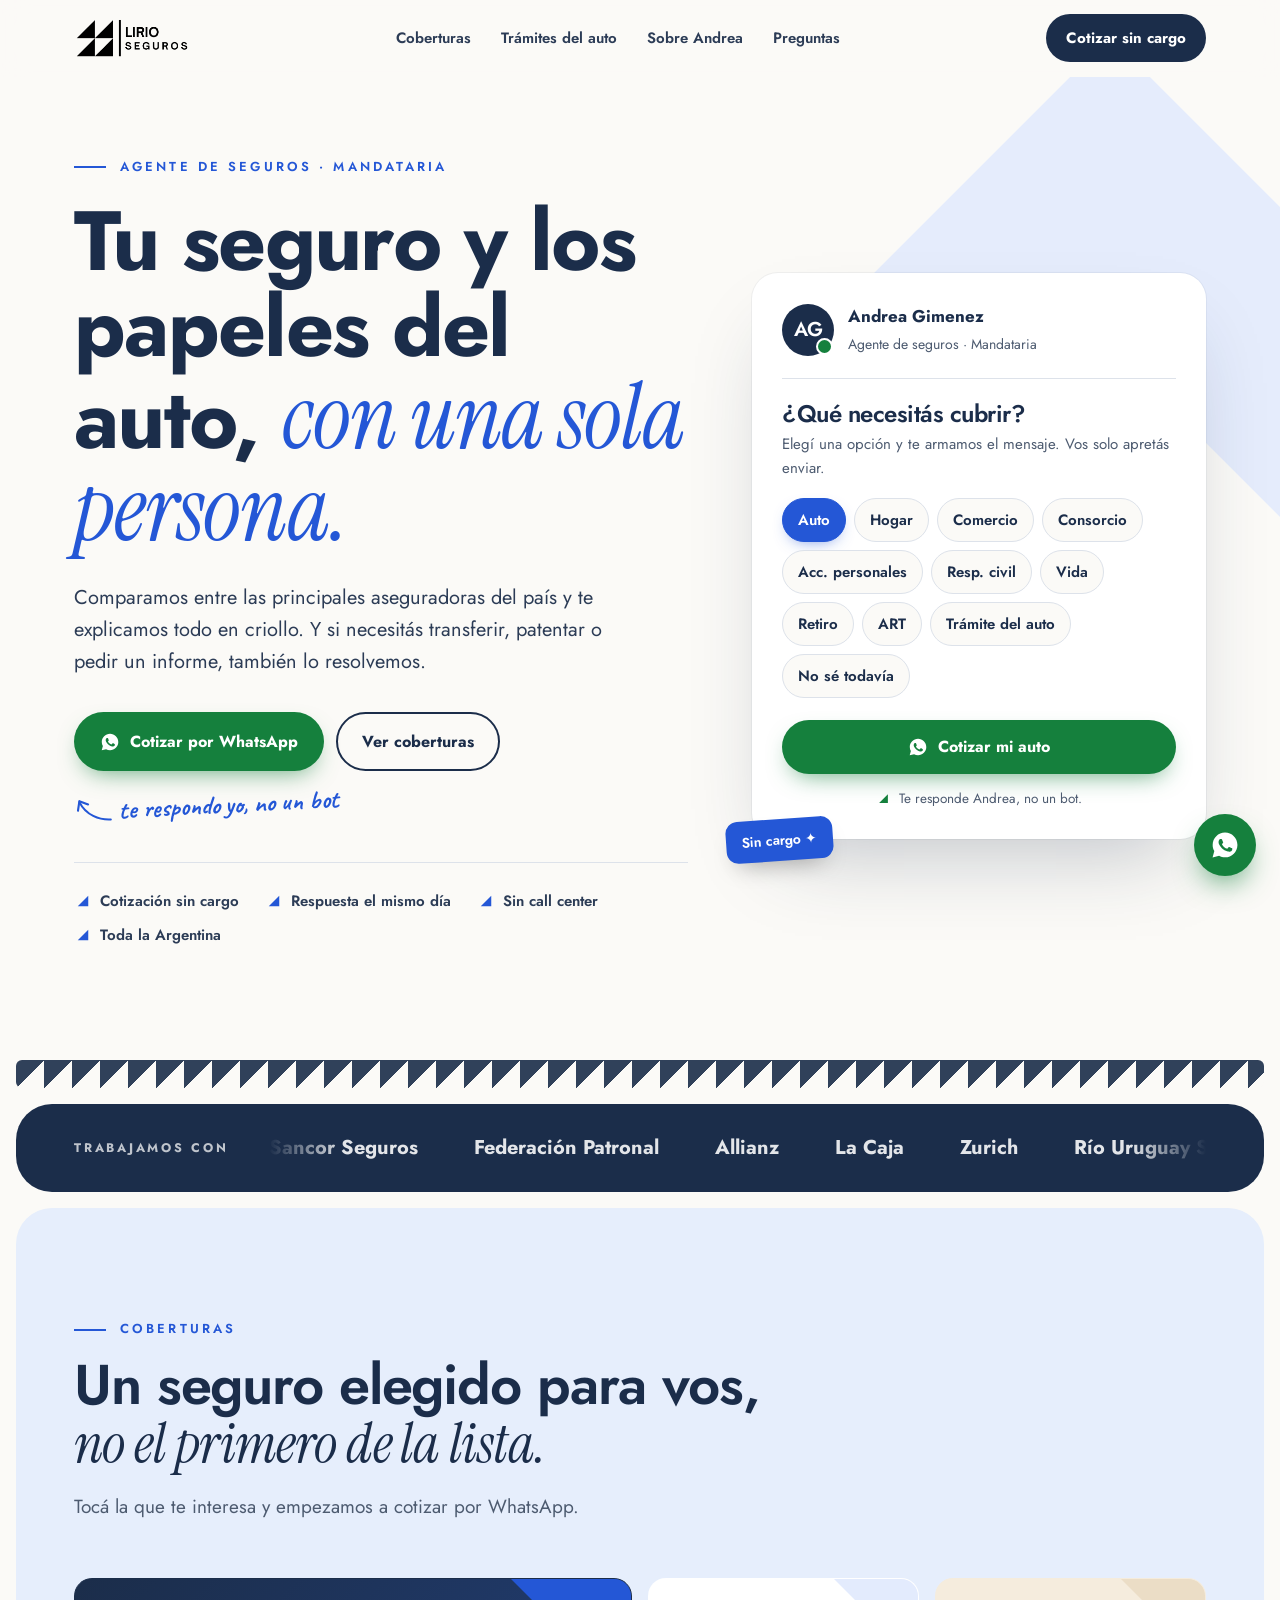
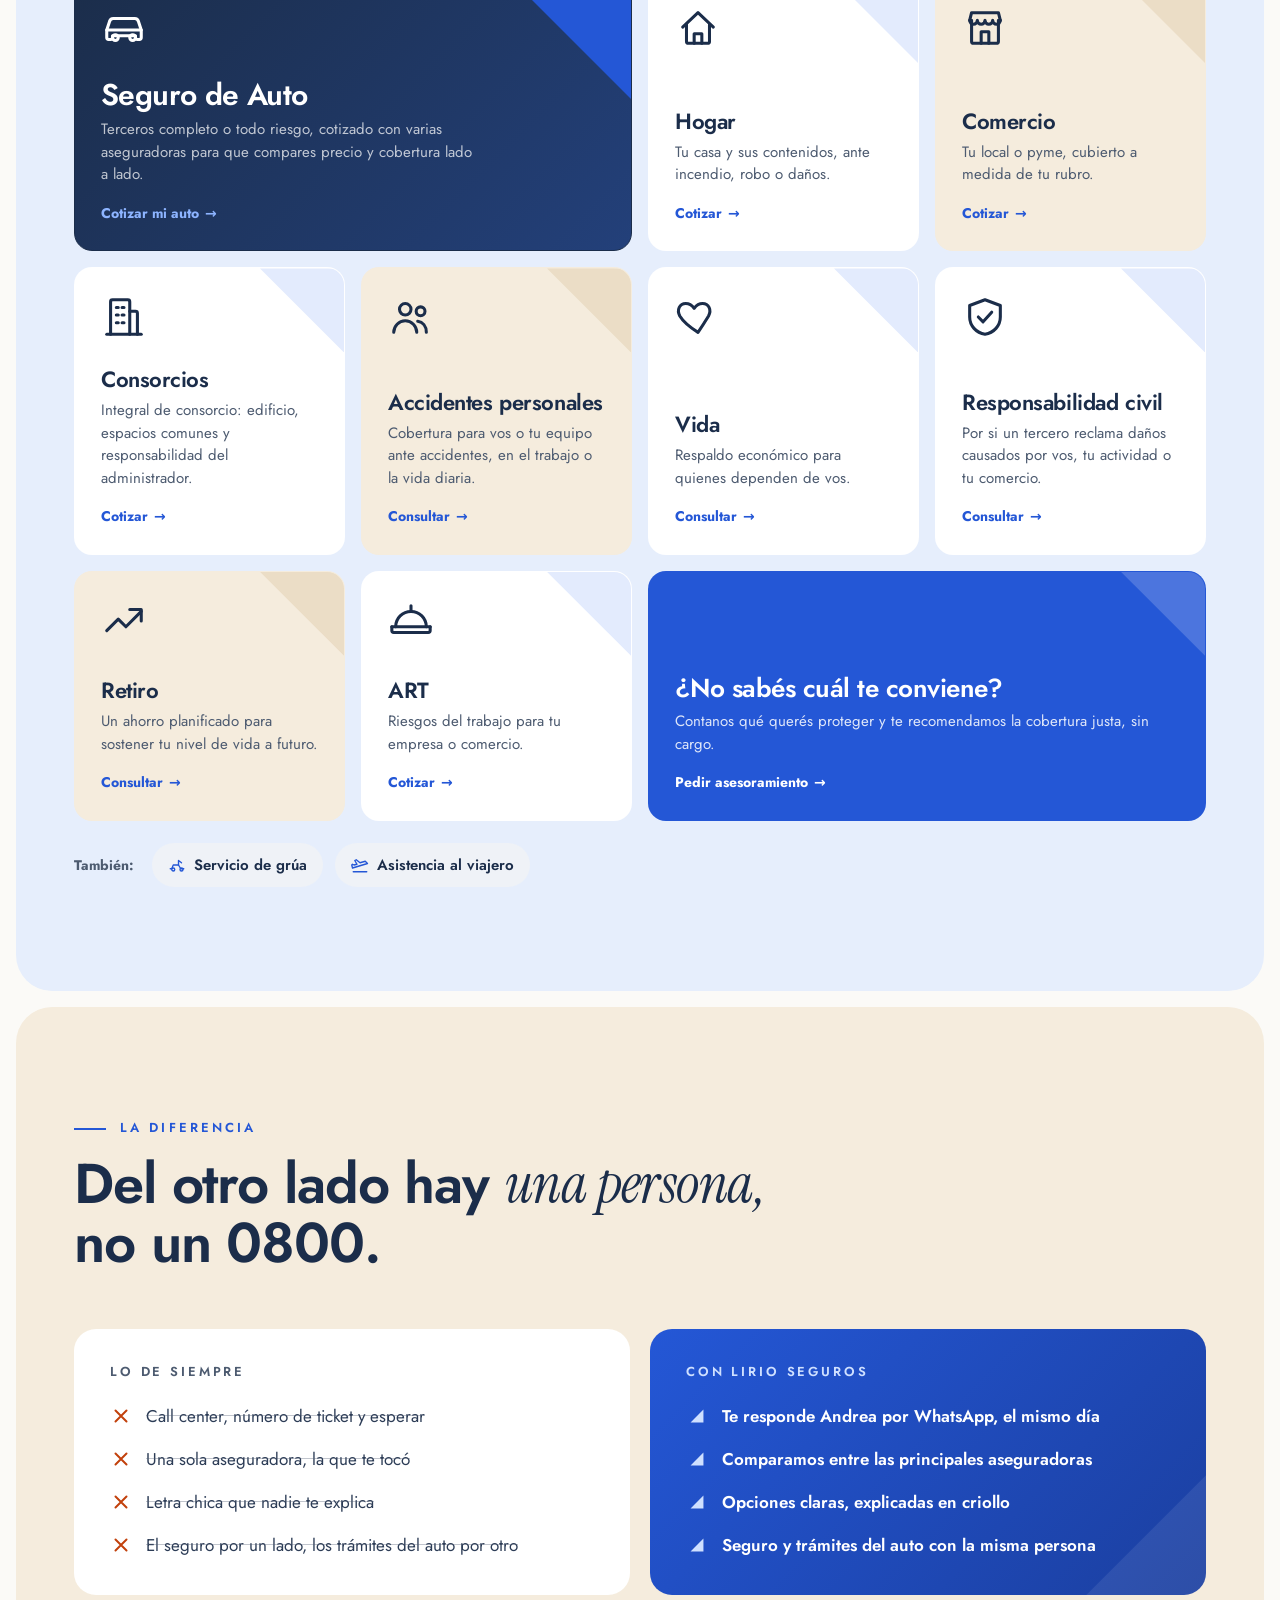
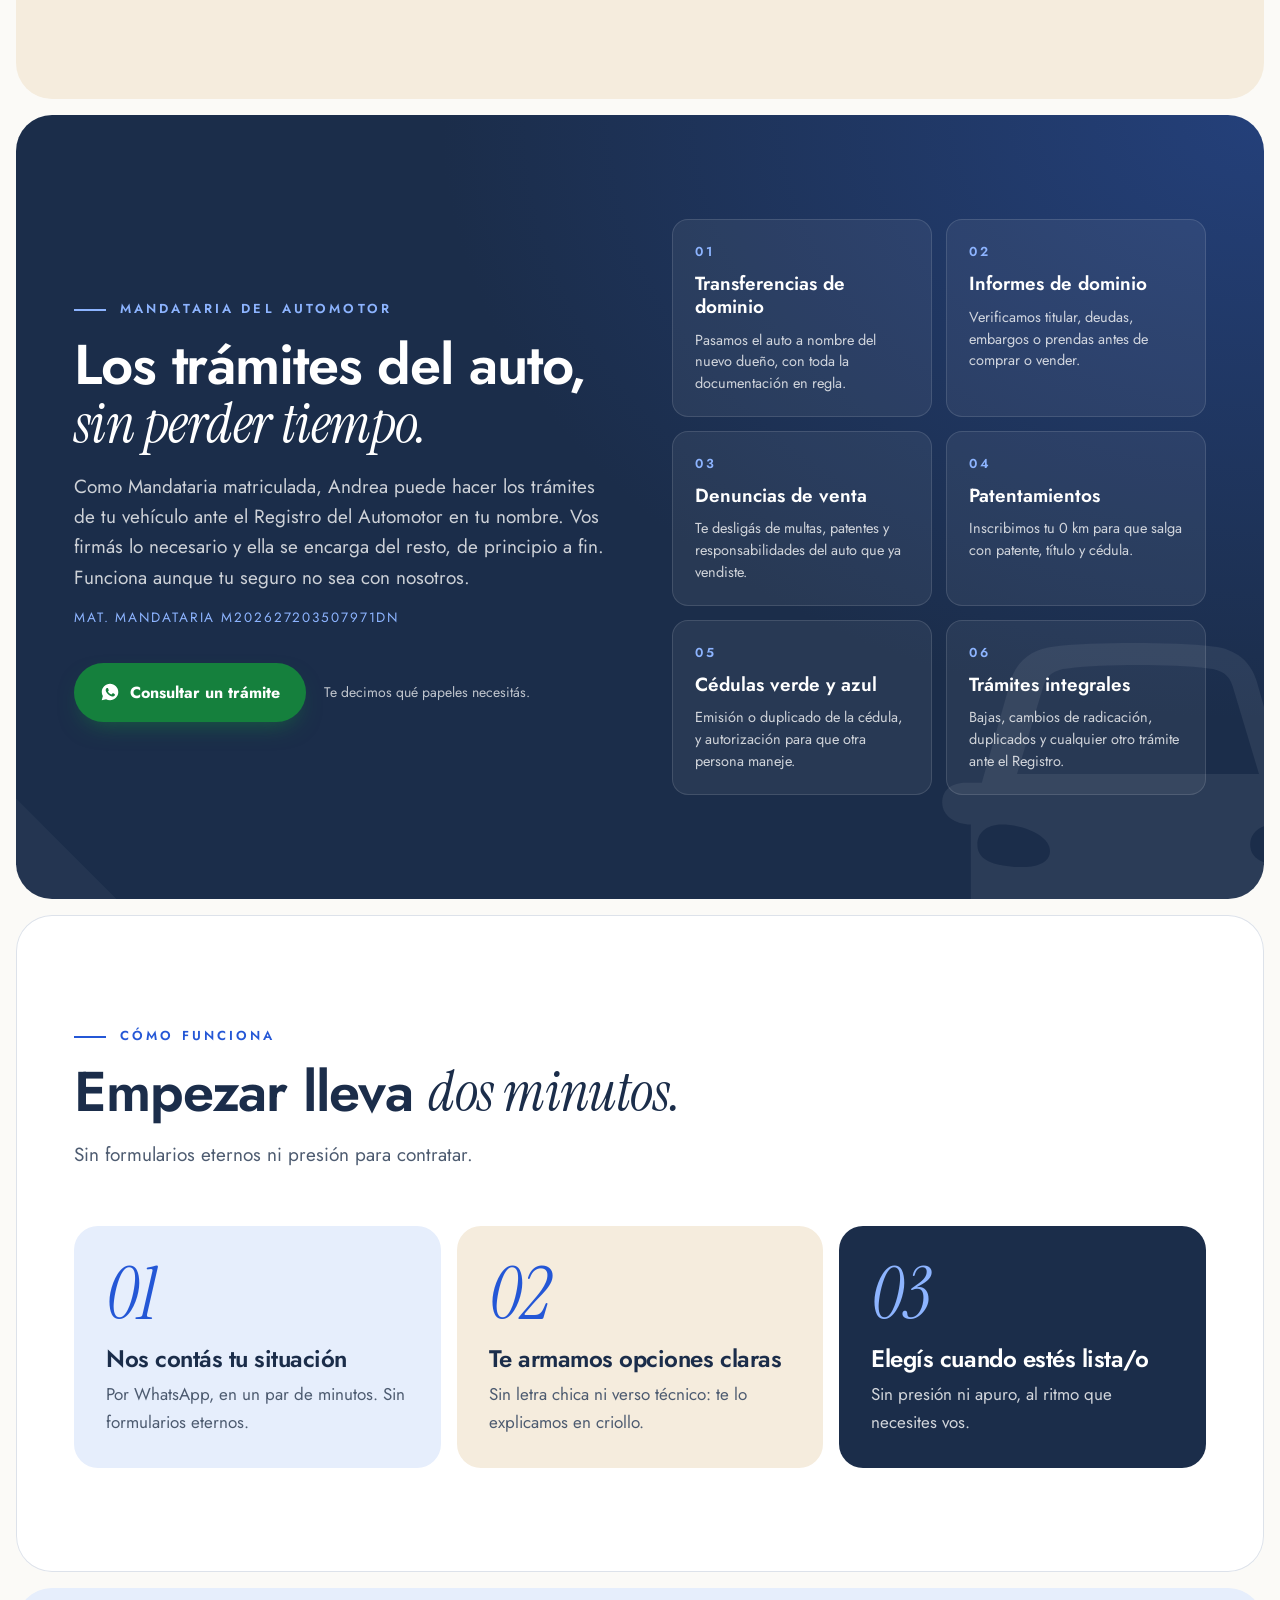
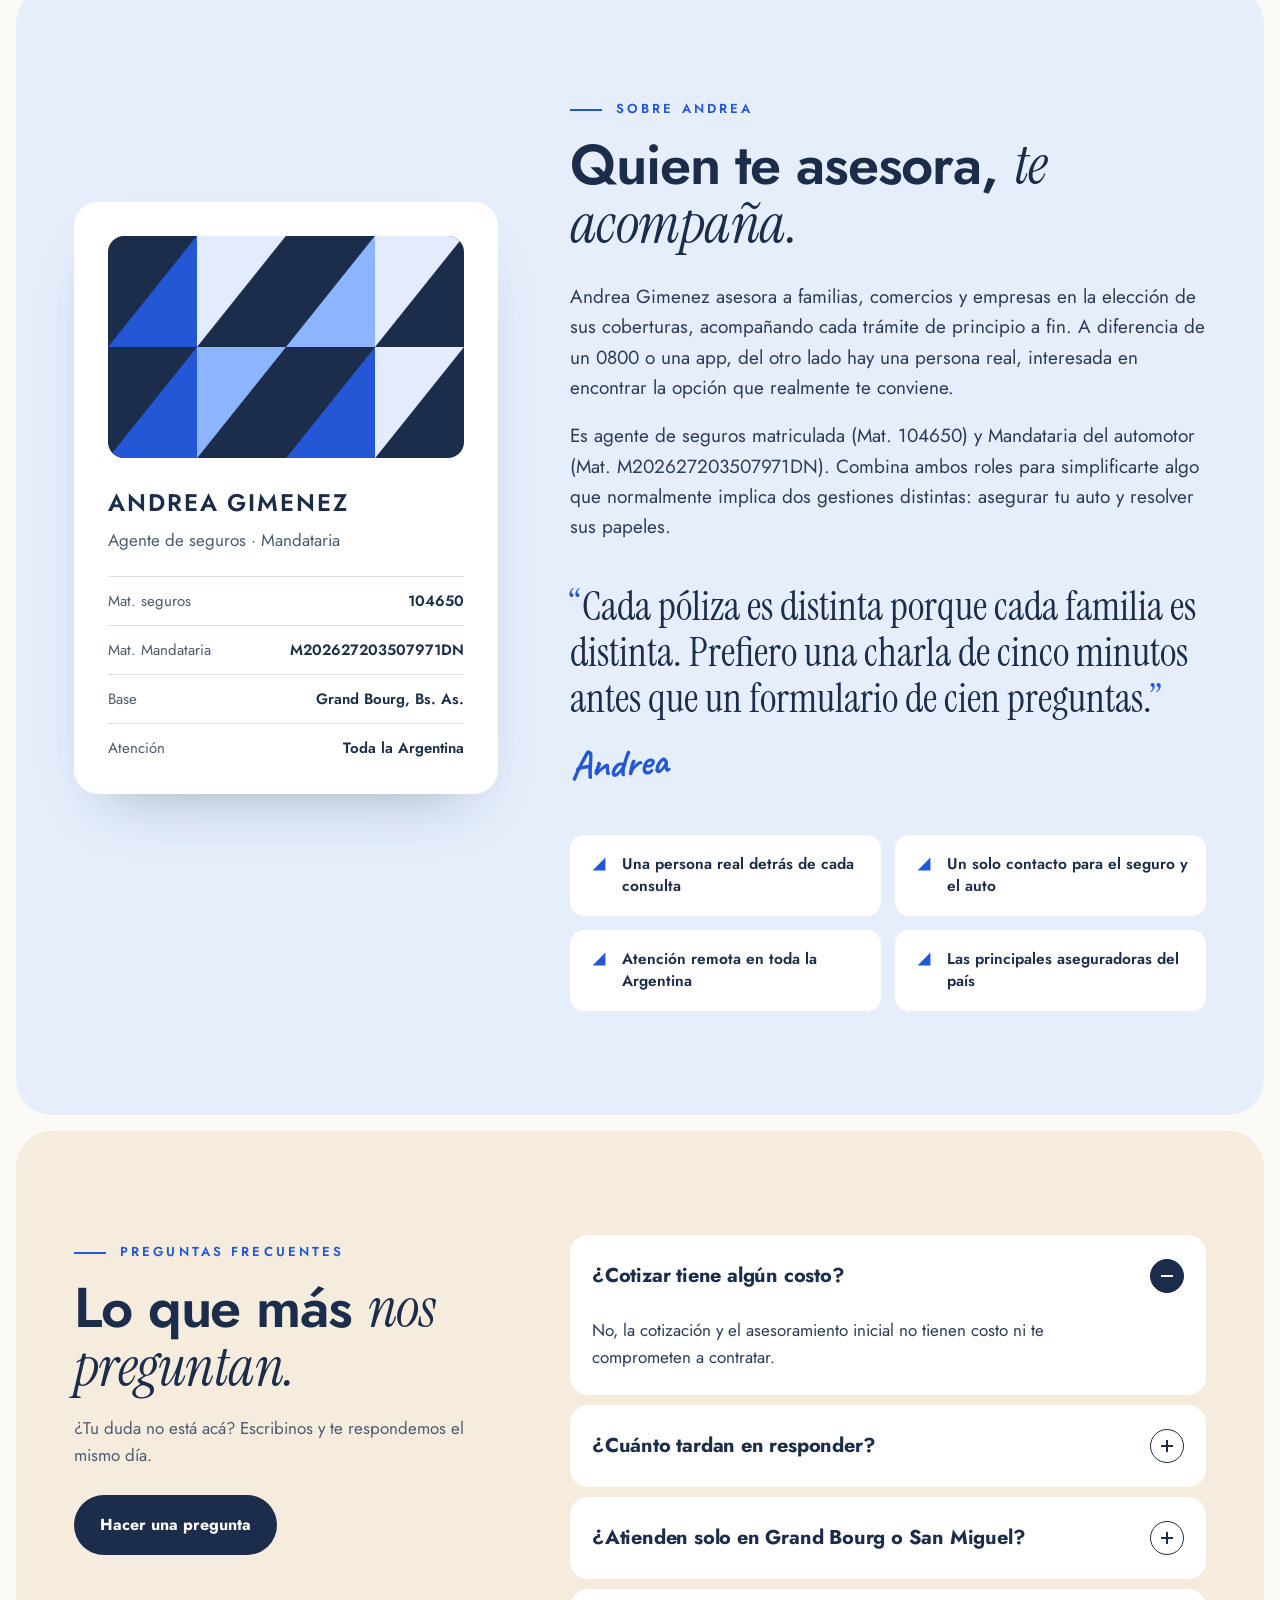
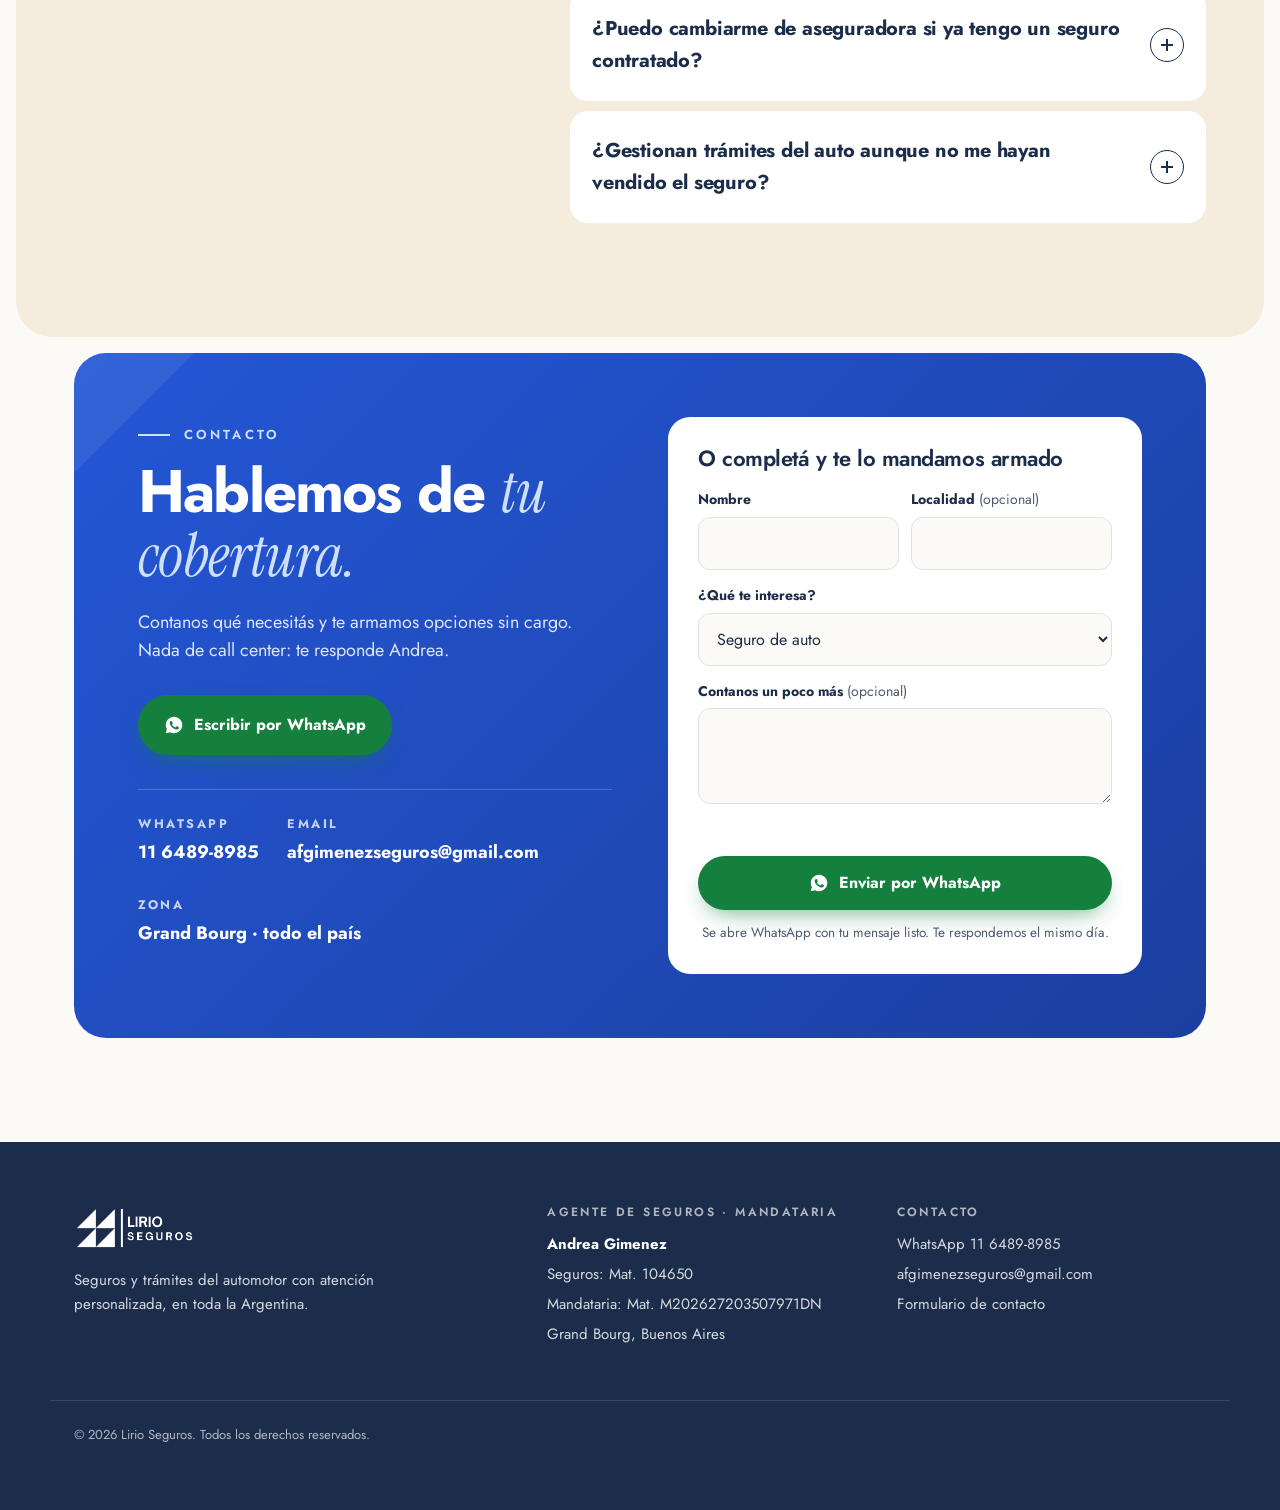
==== commit f2a6e189: "Unificar tipografías en Jost y sumar elementos de identidad de marca - Se quitan DM Mono y Public Sa" ====
--- a/index.html
+++ b/index.html
@@ -22,7 +22,7 @@
 </script>
 <link rel="preconnect" href="https://fonts.googleapis.com">
 <link rel="preconnect" href="https://fonts.gstatic.com" crossorigin>
-<link href="https://fonts.googleapis.com/css2?family=Jost:wght@400;500;600;700&family=Instrument+Serif:ital@0;1&family=Public+Sans:wght@400;500;600;700&family=DM+Mono:wght@400;500&family=Caveat:wght@600;700&display=swap" rel="stylesheet">
+<link href="https://fonts.googleapis.com/css2?family=Jost:wght@400;500;600;700&family=Instrument+Serif:ital@0;1&family=Caveat:wght@600;700&display=swap" rel="stylesheet">
 <link rel="icon" href="[data-uri]">
 <style>
   :root{
@@ -42,8 +42,7 @@
     --radius:18px;
     --display:'Jost', system-ui, sans-serif;
     --serif:'Instrument Serif', Georgia, serif;
-    --body:'Public Sans', system-ui, sans-serif;
-    --mono:'DM Mono', ui-monospace, monospace;
+    --body:'Jost', system-ui, sans-serif;
     --hand:'Caveat', cursive;
     --sky:#E6EEFC;
     --sand:#F5ECDD;
@@ -83,13 +82,13 @@
   .btn-sm{padding:10px 18px; font-size:15px;}
   .btn-block{width:100%; white-space:normal; text-align:center; line-height:1.25;}
 
-  .eyebrow{display:inline-flex; align-items:center; gap:10px; font-family:var(--mono); font-size:13px; font-weight:500; letter-spacing:.1em; text-transform:uppercase; color:var(--iris);}
-  .eyebrow::before{content:""; width:14px; height:14px; background:currentColor; clip-path:polygon(0 100%,100% 0,100% 100%);}
+  .eyebrow{display:inline-flex; align-items:center; gap:14px; font-family:var(--display); font-size:13px; font-weight:600; letter-spacing:.24em; text-transform:uppercase; color:var(--iris);}
+  .eyebrow::before{content:""; width:32px; height:2px; background:currentColor;}
   .hand{font-family:var(--hand); font-weight:700; color:var(--iris); line-height:1;}
   .hand-note{display:inline-flex; align-items:flex-end; gap:6px; font-family:var(--hand); font-weight:700; font-size:26px; color:var(--iris); transform:rotate(-3deg); line-height:1;}
   .hand-note svg{width:38px; height:30px; flex:none; transform:scaleY(-1); align-self:flex-start;}
   .section-head{max-width:720px; margin-bottom:56px;}
-  .section-head h2{font-size:clamp(34px,5vw,56px); font-weight:600; margin-top:14px;}
+  .section-head h2{font-size:clamp(34px,5vw,56px); font-weight:600; margin-top:16px;}
   .section-head p{margin-top:18px; color:var(--muted); font-size:19px;}
 
   /* ---------- Header ---------- */
@@ -169,10 +168,13 @@
     .quote-card{padding:22px;}
   }
 
+  /* ---------- Franja de triángulos ---------- */
+  .tri-band{height:28px; margin:0 16px 16px; background-color:var(--ink); background-image:linear-gradient(135deg, transparent 50%, var(--paper) 50%); background-size:28px 28px; border-radius:6px; opacity:.9;}
+  @media (max-width:720px){ .tri-band{margin:0 8px 8px; height:20px; background-size:20px 20px;} }
   /* ---------- Insurers marquee ---------- */
   .insurers{padding:28px 0; background:var(--ink); color:#fff; overflow:hidden;}
   .insurers-inner{display:flex; align-items:center; gap:40px;}
-  .insurers-label{flex:none; font-family:var(--mono); font-size:12.5px; letter-spacing:.1em; text-transform:uppercase; color:rgba(255,255,255,.72); font-weight:700;}
+  .insurers-label{flex:none; font-family:var(--display); font-size:12.5px; letter-spacing:.22em; text-transform:uppercase; color:rgba(255,255,255,.72); font-weight:700;}
   .marquee{overflow:hidden; flex:1; mask-image:linear-gradient(90deg,transparent,#000 8%,#000 92%,transparent); -webkit-mask-image:linear-gradient(90deg,transparent,#000 8%,#000 92%,transparent);}
   .marquee-track{display:flex; gap:56px; width:max-content; animation:marquee 32s linear infinite;}
   .marquee-track span{font-family:var(--display); font-weight:700; font-size:20px; white-space:nowrap; color:rgba(255,255,255,.88);}
@@ -234,7 +236,7 @@
   .compare{}
   .compare-grid{display:grid; grid-template-columns:1fr 1fr; gap:20px;}
   .cmp{border-radius:22px; padding:36px;}
-  .cmp h3{font-size:14px; font-family:var(--mono); font-weight:500; letter-spacing:.08em; text-transform:uppercase;}
+  .cmp h3{font-size:13px; font-family:var(--display); font-weight:600; letter-spacing:.22em; text-transform:uppercase;}
   .cmp ul{list-style:none; padding:0; margin:24px 0 0; display:grid; gap:16px;}
   .cmp li{display:flex; gap:14px; align-items:flex-start; font-size:17px;}
   .cmp li svg{width:22px; height:22px; flex:none; margin-top:2px;}
@@ -253,16 +255,20 @@
   .gestoria{background:radial-gradient(120% 140% at 100% 0%,#24407A 0%,var(--ink) 55%); color:#fff; position:relative; overflow:hidden;}
   .gestoria .eyebrow{color:var(--signal);}
   .gestoria .section-head p{color:rgba(255,255,255,.78);}
-  .gestoria .section-head p.mat-line{margin-top:14px; font-family:var(--mono); font-size:13.5px; letter-spacing:.06em; color:var(--signal);}
+  .gestoria .section-head p.mat-line{margin-top:14px; font-family:var(--display); font-size:13.5px; letter-spacing:.14em; text-transform:uppercase; color:var(--signal);}
   .g-grid{display:grid; grid-template-columns:1fr 1fr; gap:64px; align-items:center;}
   .g-list{list-style:none; padding:0; margin:0; display:grid; grid-template-columns:1fr 1fr; gap:14px;}
   .g-list li{background:rgba(255,255,255,.06); border:1px solid rgba(255,255,255,.12); border-radius:16px; padding:22px; display:flex; flex-direction:column; gap:10px;}
   .g-list li strong{font-family:var(--display); font-weight:600; font-size:19px; line-height:1.2;}
   .g-list li span{font-size:14.5px; line-height:1.5; color:rgba(255,255,255,.78);}
-  .g-list li b{font-family:var(--mono); font-weight:500; font-size:13px; color:var(--signal); letter-spacing:.1em;}
+  .g-list li b{font-family:var(--display); font-weight:600; font-size:13px; color:var(--signal); letter-spacing:.2em;}
   .g-cta{display:flex; flex-wrap:wrap; gap:18px; align-items:center; margin-top:34px;}
   .g-cta small{color:rgba(255,255,255,.72); font-size:14px;}
   .gestoria-art{position:absolute; left:-80px; bottom:-80px; width:260px; height:260px; background:rgba(255,255,255,.04); clip-path:polygon(0 0,100% 100%,0 100%);}
+  .gestoria-car{position:absolute; right:-50px; bottom:-40px; width:440px; color:rgba(255,255,255,.07); pointer-events:none;}
+  .g-list{position:relative; z-index:1;}
+  @media (max-width:900px){ .gestoria-car{width:300px; right:-60px; bottom:-30px;} }
+  .gestoria .wrap{position:relative;}
   @media (max-width:900px){ .g-grid{grid-template-columns:1fr; gap:40px;} }
   @media (max-width:480px){ .g-list{grid-template-columns:1fr;} }
 
@@ -296,7 +302,7 @@
   .id-card dl{margin:22px 0 0; display:grid; gap:12px;}
   .id-card dl div{display:flex; justify-content:space-between; gap:16px; padding-top:12px; border-top:1px solid var(--line); font-size:15px;}
   .id-card dt{color:var(--muted);}
-  .id-card dd{margin:0; font-family:var(--mono); font-weight:500; font-size:14px; text-align:right; overflow-wrap:anywhere;}
+  .id-card dd{margin:0; font-family:var(--display); font-weight:600; font-size:15px; text-align:right; overflow-wrap:anywhere;}
   .about-copy p{font-size:19px; color:var(--ink-2); margin-top:18px;}
   .about-copy p:first-of-type{margin-top:0;}
   .big-quote{margin:40px 0 0; padding:0;}
@@ -336,7 +342,7 @@
   .contact-box .lead{margin-top:20px; font-size:18px; color:rgba(255,255,255,.85);}
   .contact-box .btn-wa{margin-top:30px;}
   .contact-detail{display:flex; gap:28px; flex-wrap:wrap; margin-top:34px; padding-top:24px; border-top:1px solid rgba(255,255,255,.2);}
-  .contact-detail div{font-family:var(--mono); font-size:12.5px; text-transform:uppercase; letter-spacing:.08em; color:rgba(255,255,255,.75); font-weight:700;}
+  .contact-detail div{font-family:var(--display); font-size:12.5px; text-transform:uppercase; letter-spacing:.2em; color:rgba(255,255,255,.75); font-weight:700;}
   .contact-detail strong{overflow-wrap:anywhere; display:block; margin-top:4px; font-size:18px; text-transform:none; letter-spacing:0; color:#fff;}
   form{background:var(--white); color:var(--ink); border-radius:22px; padding:30px; position:relative;}
   form h3{font-size:22px; font-weight:600; margin-bottom:18px;}
@@ -355,7 +361,7 @@
   .footer-grid{display:grid; grid-template-columns:1.4fr 1fr 1fr; gap:40px;}
   .footer-brand img{height:44px; width:auto; filter:invert(1);}
   .footer-brand p{margin-top:18px; max-width:320px;}
-  .footer-col h4{font-family:var(--mono); font-weight:500; font-size:12px; letter-spacing:.1em; text-transform:uppercase; color:rgba(255,255,255,.66); margin-bottom:14px;}
+  .footer-col h4{font-family:var(--display); font-weight:600; font-size:12px; letter-spacing:.2em; text-transform:uppercase; color:rgba(255,255,255,.66); margin-bottom:14px;}
   .footer-col a{text-decoration:none;}
   .footer-col a:hover{color:#fff;}
   .footer-col div{margin-bottom:6px;}
@@ -391,7 +397,7 @@
 
 <svg width="0" height="0" style="position:absolute" aria-hidden="true">
   <symbol id="i-wa" viewBox="0 0 24 24"><path fill="currentColor" d="M12.04 2C6.58 2 2.13 6.45 2.13 11.91c0 1.75.46 3.45 1.32 4.95L2.05 22l5.25-1.38c1.45.79 3.08 1.21 4.74 1.21 5.46 0 9.91-4.45 9.91-9.91C21.95 6.45 17.5 2 12.04 2zm5.8 14.01c-.24.68-1.42 1.3-1.95 1.35-.5.05-.97.23-3.27-.68-2.77-1.09-4.52-3.92-4.66-4.1-.13-.18-1.11-1.48-1.11-2.82 0-1.34.7-2 .95-2.27.24-.27.53-.34.71-.34l.51.01c.16.01.38-.06.6.46.23.54.77 1.88.84 2.01.07.14.11.3.02.48-.09.18-.14.3-.27.46-.14.16-.29.36-.41.48-.14.14-.28.28-.12.56.16.27.71 1.17 1.52 1.9 1.05.93 1.93 1.22 2.2 1.36.27.14.43.11.59-.07.16-.18.68-.79.86-1.07.18-.27.36-.23.61-.14.25.09 1.58.75 1.85.88.27.14.45.2.52.32.07.11.07.66-.17 1.34z"/></symbol>
-  <symbol id="i-check" viewBox="0 0 24 24"><path fill="none" stroke="currentColor" stroke-width="2.2" stroke-linecap="round" stroke-linejoin="round" d="M5 12.5l4.5 4.5L19 7.5"/></symbol>
+  <symbol id="i-check" viewBox="0 0 24 24"><path fill="currentColor" d="M5 19L19 5v14z"/></symbol>
   <symbol id="i-x" viewBox="0 0 24 24"><path fill="none" stroke="currentColor" stroke-width="2.2" stroke-linecap="round" d="M6 6l12 12M18 6L6 18"/></symbol>
 </svg>
 
@@ -470,6 +476,8 @@
       </div>
     </div>
   </section>
+
+  <div class="tri-band" aria-hidden="true"></div>
 
   <!-- ===== INSURERS ===== -->
   <section class="insurers panel" aria-label="Aseguradoras">
@@ -594,6 +602,7 @@
   <!-- ===== GESTORIA ===== -->
   <section class="gestoria panel" id="gestion-automotor">
     <div class="gestoria-art" aria-hidden="true"></div>
+    <svg class="gestoria-car" viewBox="0 0 400 300" aria-hidden="true"><path fill="currentColor" fill-rule="evenodd" d="M88 300V196c-14 0-26-8-26-20s9-18 22-18h14l26-92c5-18 19-30 40-32 20-2 44-3 72-3s52 1 72 3c21 2 35 14 40 32l26 92h14c13 0 22 6 22 18s-12 20-26 20v104zM130 150h220l-24-80c-3-10-10-15-22-16-18-2-40-3-64-3s-46 1-64 3c-12 1-19 6-22 16zM116 196c-14 0-22 8-22 18 0 12 10 18 30 20 16 2 36 0 36-14 0-14-24-24-44-24zm248 0c20 0 44 10 44 24 0 14-20 16-36 14-20-2-30-8-30-20 0-10 8-18 22-18z"/></svg>
     <div class="wrap g-grid">
       <div class="reveal">
         <div class="section-head" style="margin-bottom:0;">
@@ -725,7 +734,6 @@
           <span class="eyebrow">Contacto</span>
           <h2>Hablemos de <em class="s">tu cobertura.</em></h2>
           <p class="lead">Contanos qué necesitás y te armamos opciones sin cargo. Nada de call center: te responde Andrea.</p>
-          <p class="hand-note" style="color:#fff; margin-top:16px;">¡escribime, respondo el mismo día!</p>
           <a class="btn btn-wa" data-wa="Hola Andrea! Quiero cotizar un seguro." href="https://wa.me/5491164898985" target="_blank" rel="noopener"><svg><use href="#i-wa"/></svg>Escribir por WhatsApp</a>
           <div class="contact-detail">
             <div>WhatsApp<strong>11 6489-8985</strong></div>
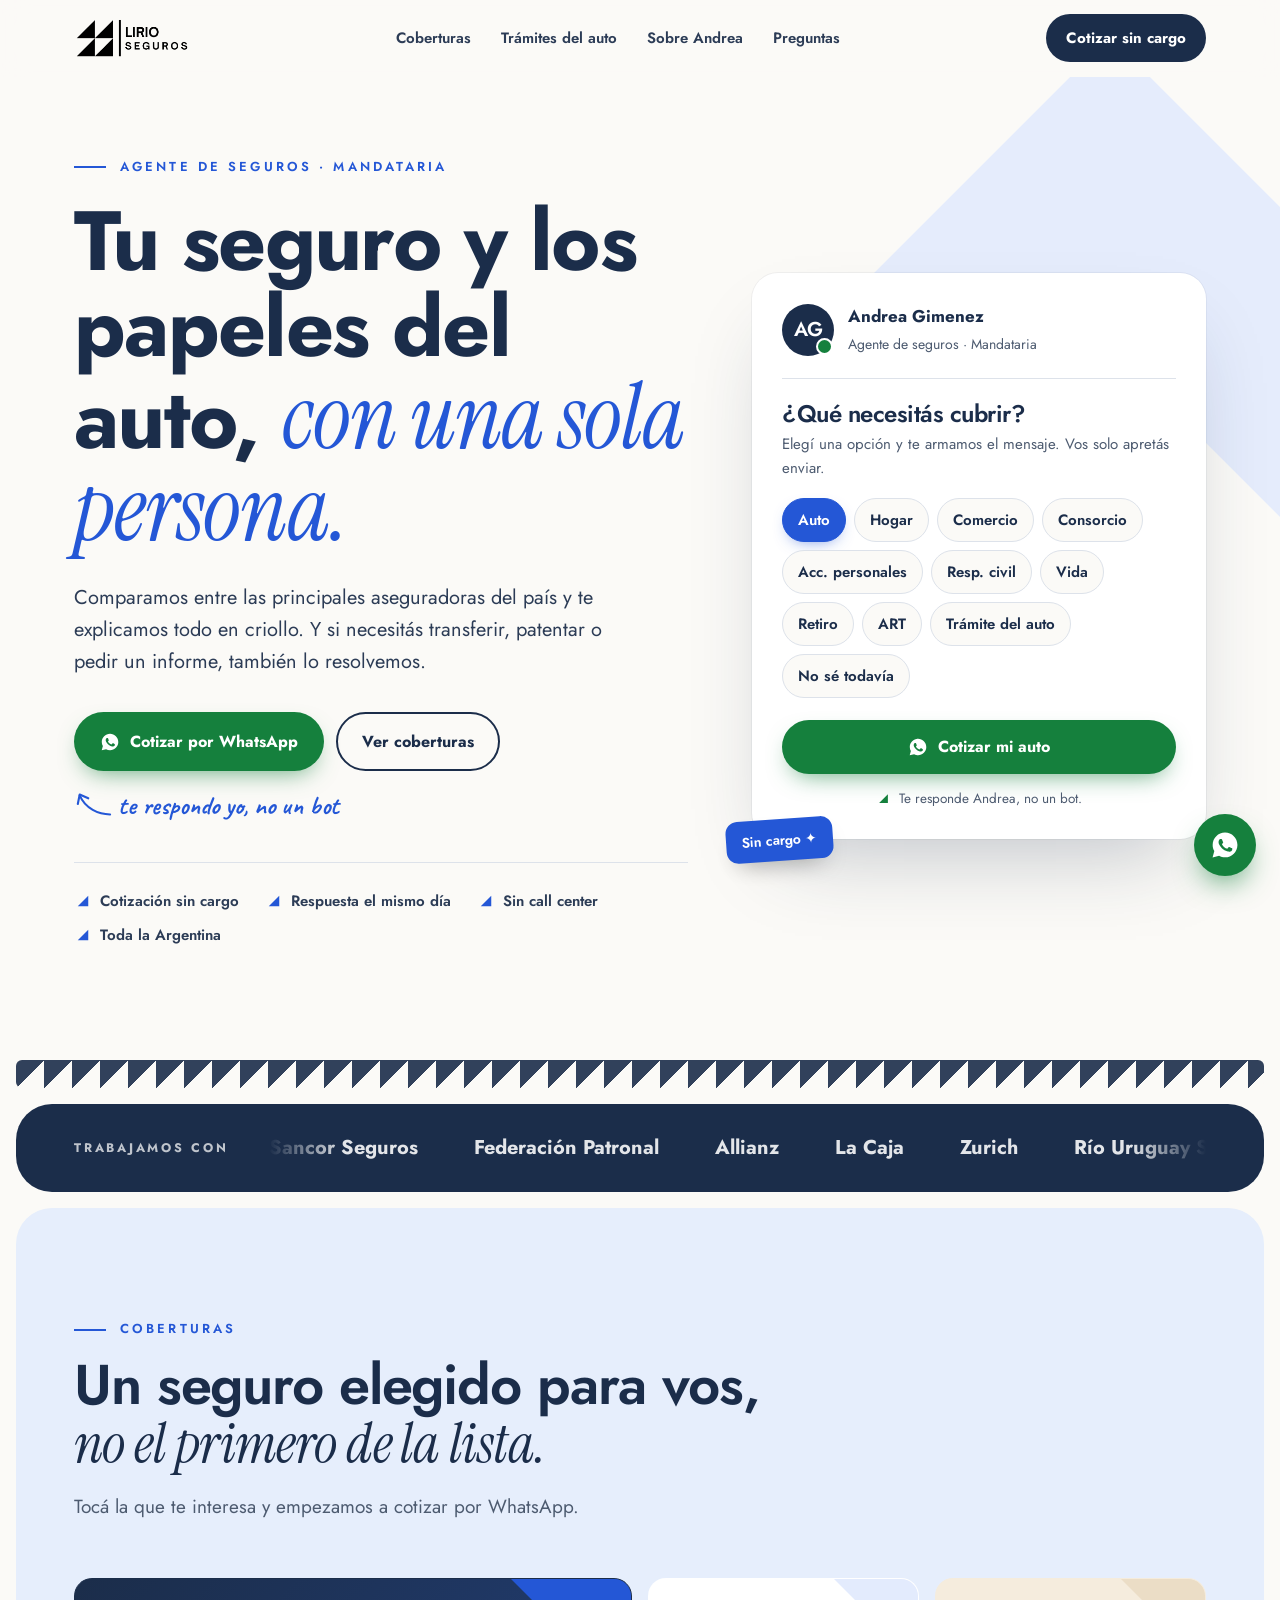
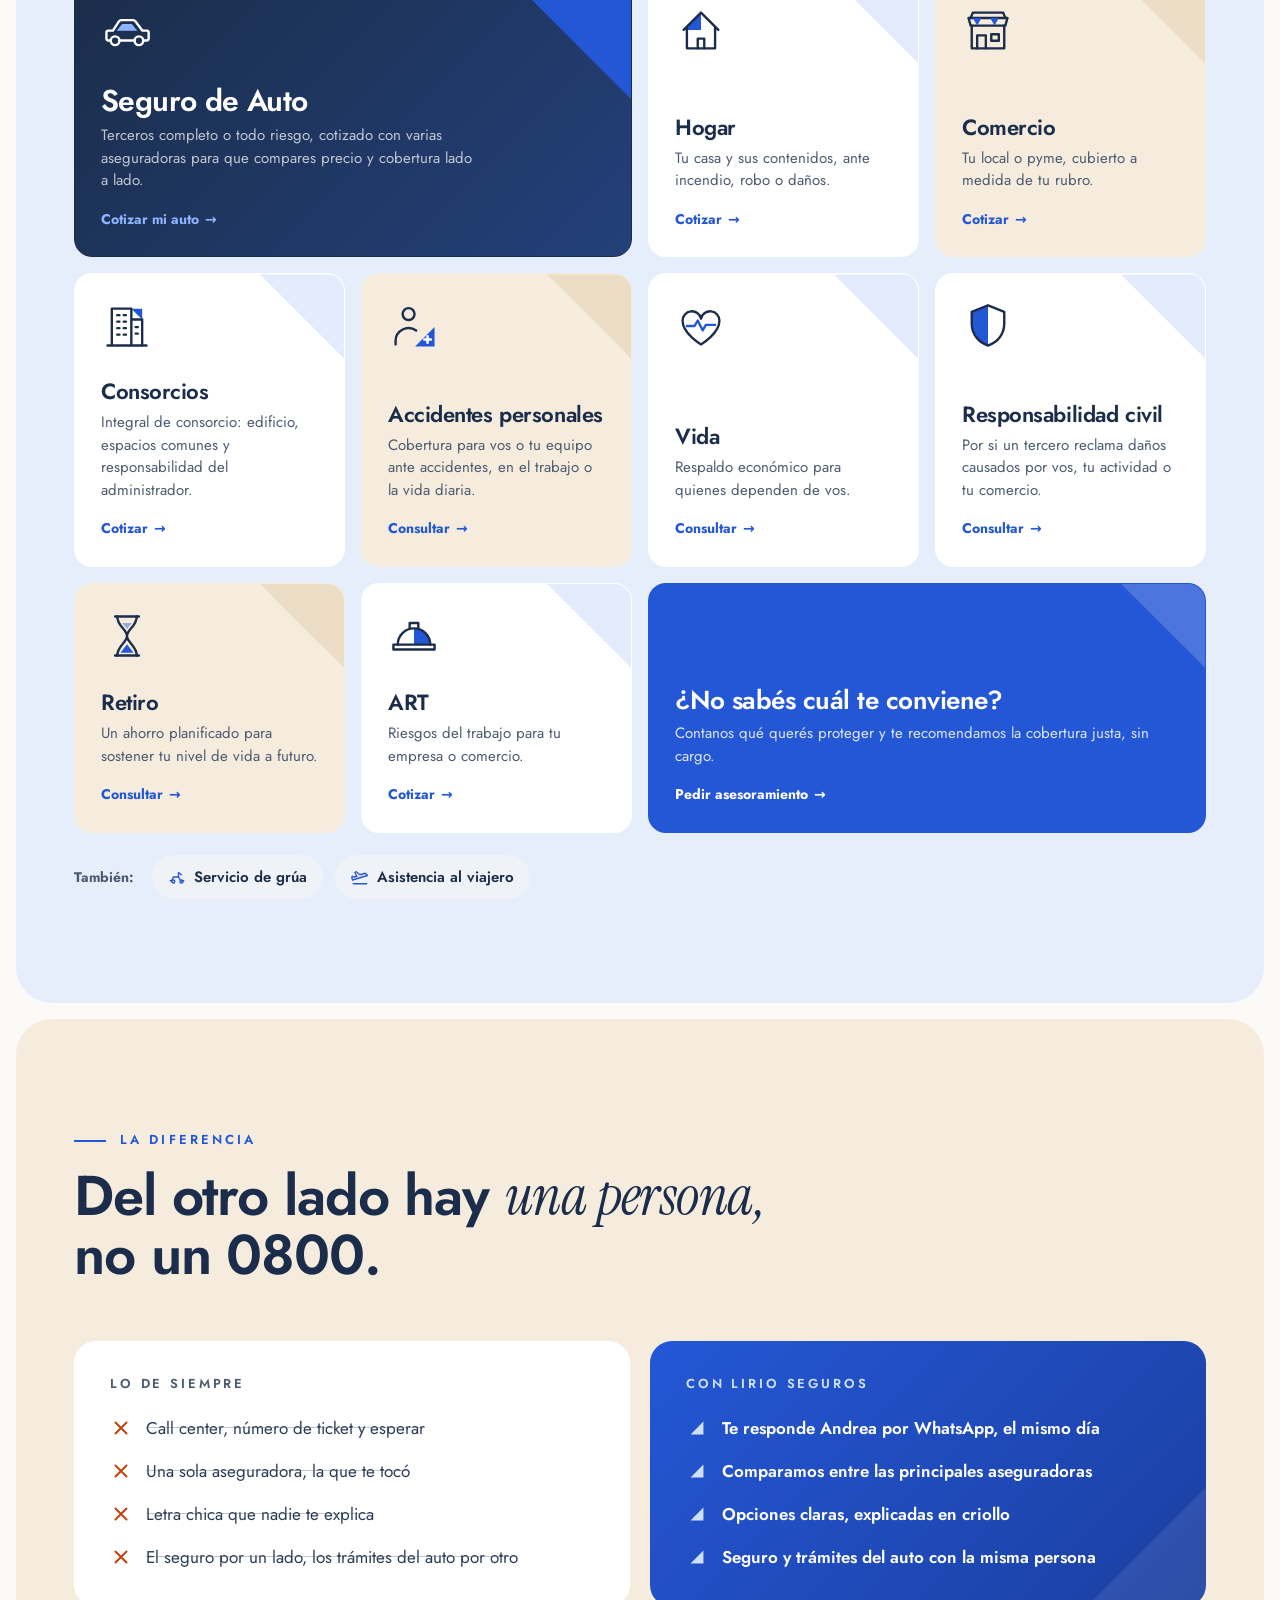
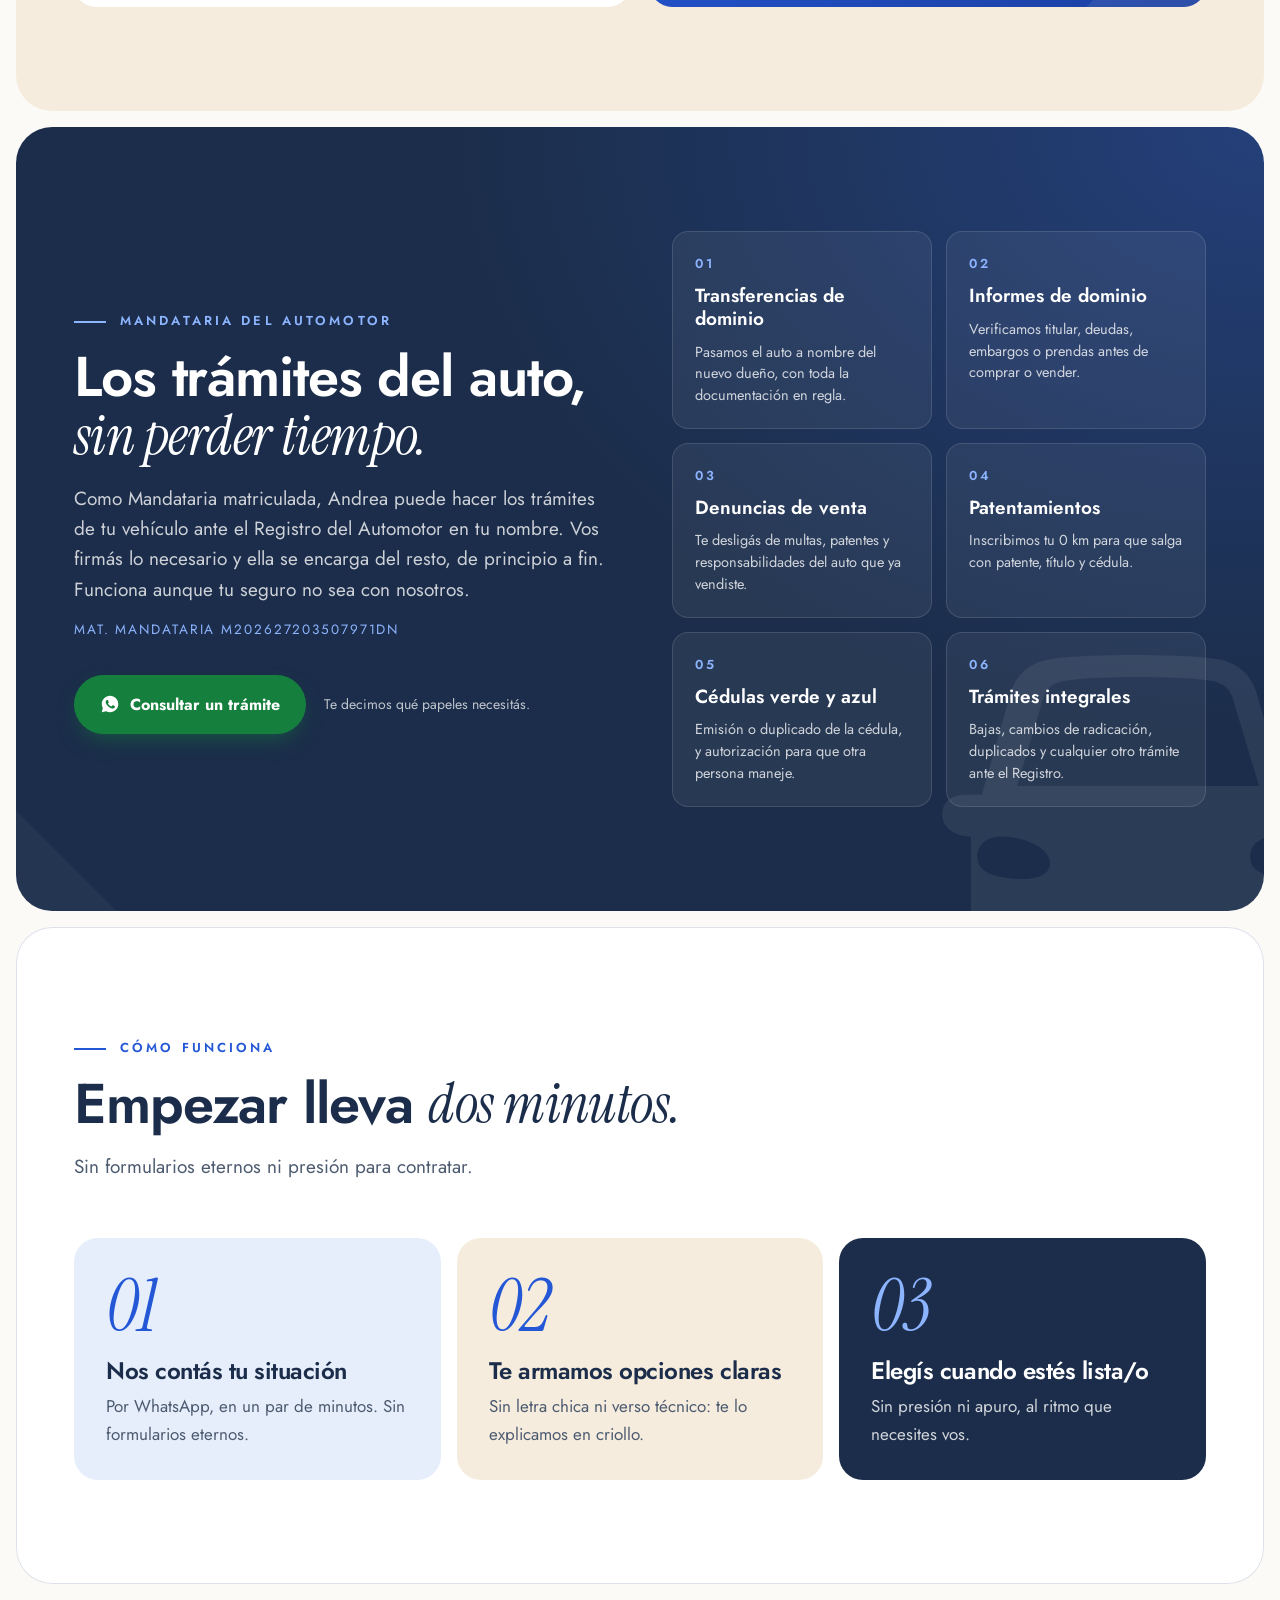
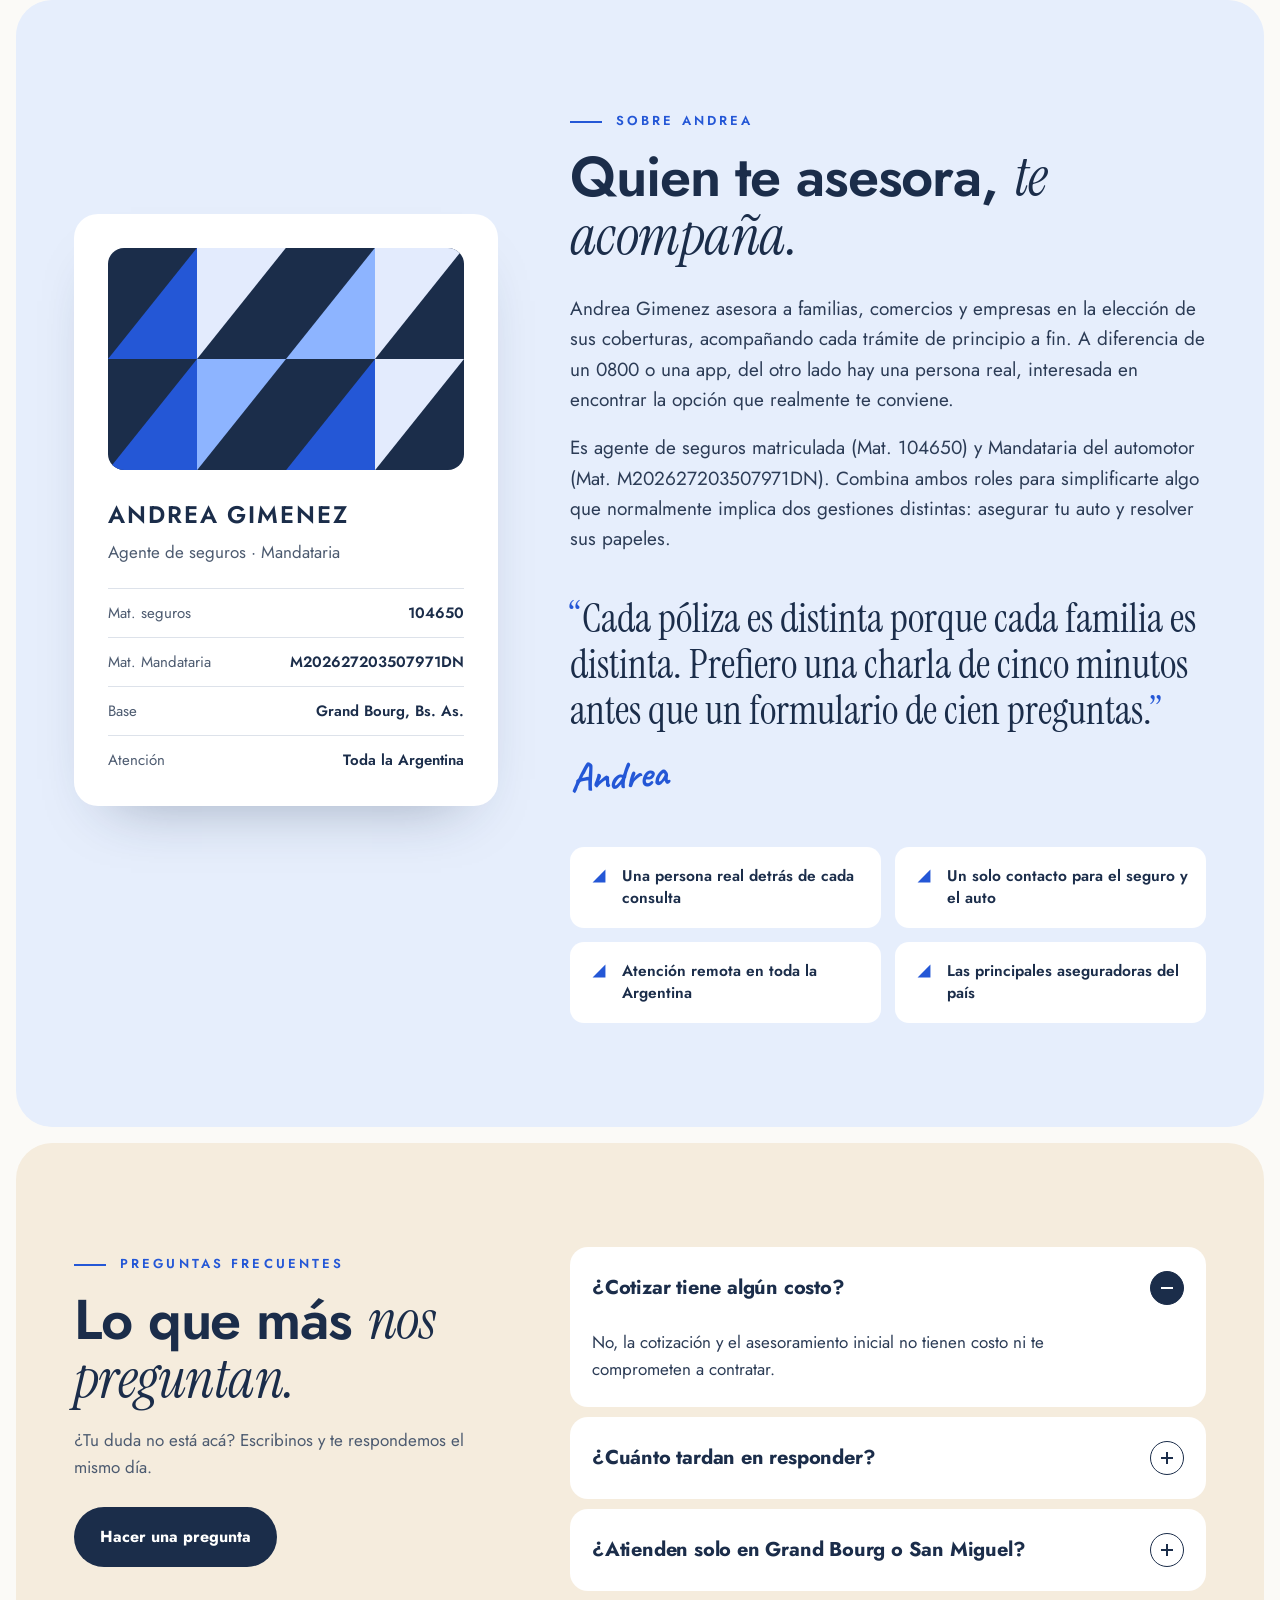
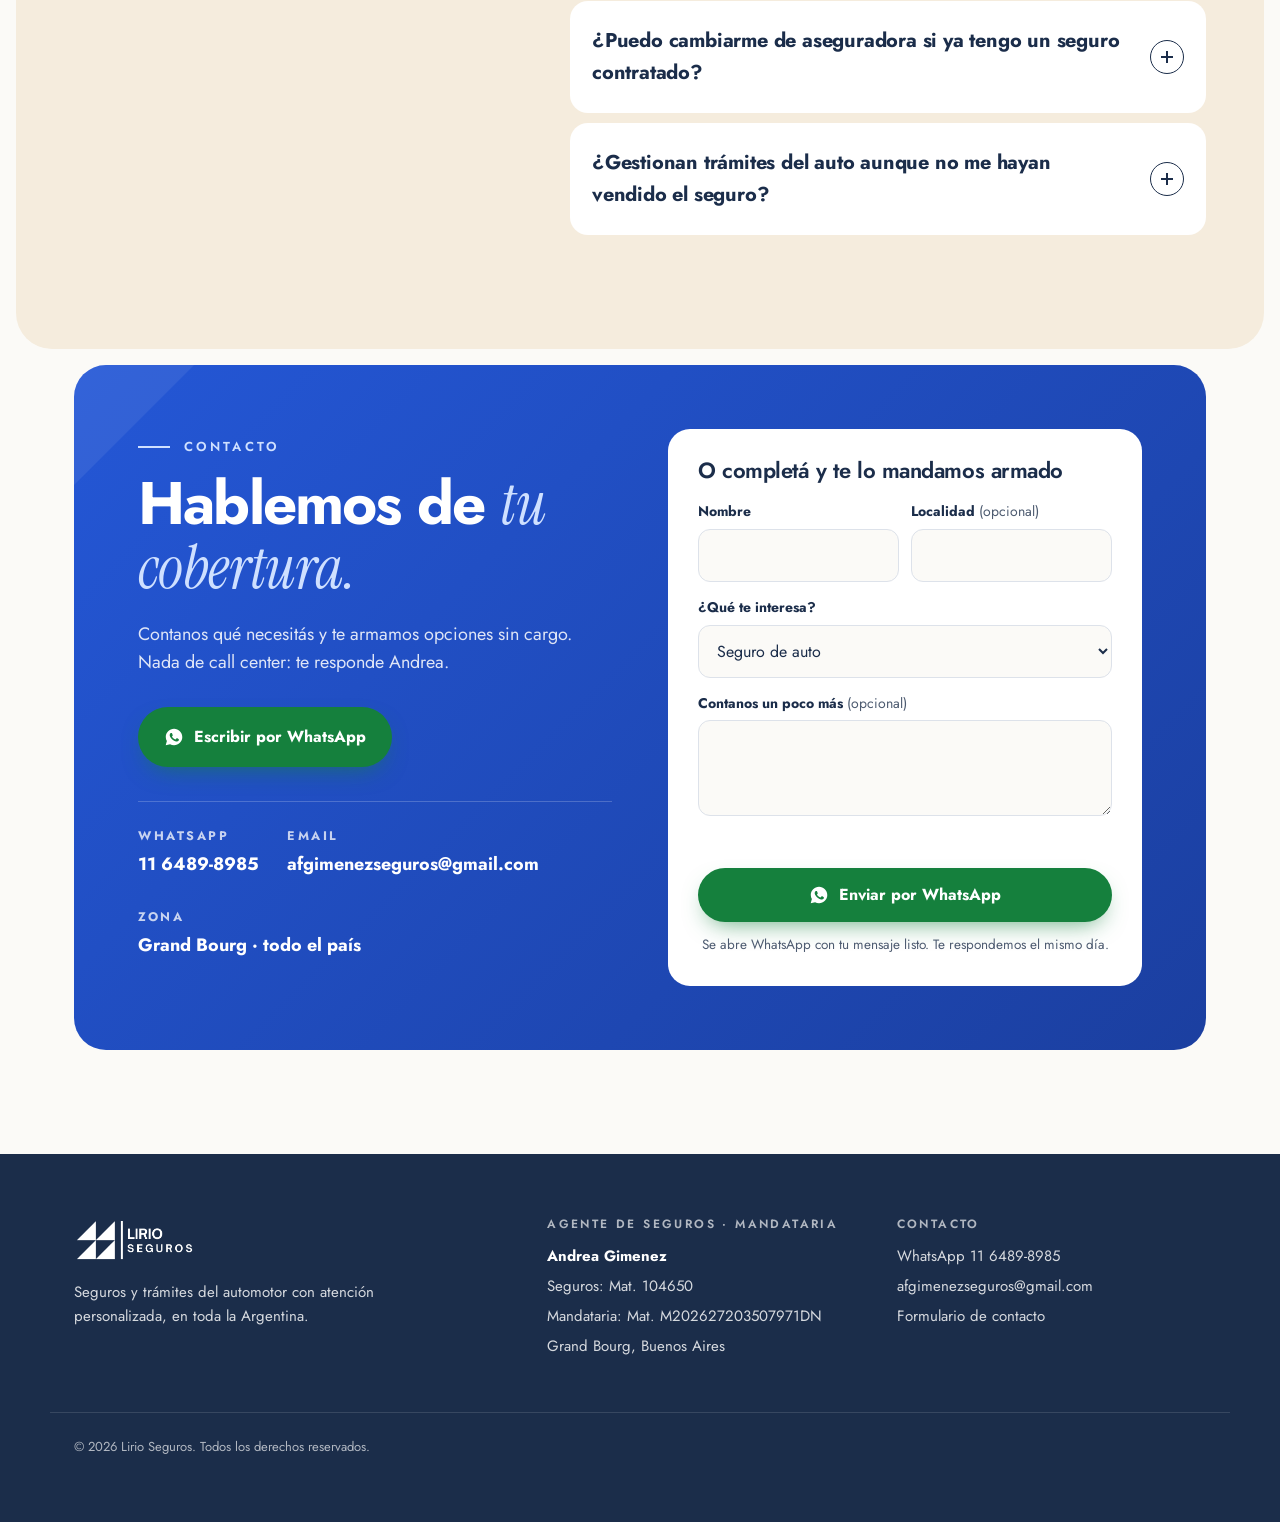
==== commit bc0821f5: "Animar la página y reemplazar los íconos de coberturas por íconos propios - Íconos dibujados a medid" ====
--- a/index.html
+++ b/index.html
@@ -190,8 +190,24 @@
   .cov:hover,.cov.is-active{transform:translateY(-4px); box-shadow:0 24px 40px -24px rgba(27,45,74,.35); border-color:transparent;}
   .cov{border-color:transparent;}
   .cov:hover::before,.cov.is-active::before{width:140px; height:140px; background:var(--iris);}
-  .cov-icon{position:relative; width:46px; height:46px; color:var(--ink);}
-  .cov-icon svg{width:100%; height:100%;}
+  .cov-icon{position:relative; width:52px; height:52px; color:var(--ink); --ic:var(--iris);}
+  .cov-icon svg{width:100%; height:100%; overflow:visible; fill:none; stroke:currentColor; stroke-width:2.2; stroke-linecap:round; stroke-linejoin:round; transform-origin:50% 60%;}
+  .cov-icon .ic-a{fill:var(--ic); stroke:none; transform-box:fill-box; transform-origin:center; transition:transform .45s cubic-bezier(.3,1.7,.5,1);}
+  .cov-icon .ic-s{stroke:var(--ic); stroke-dasharray:46; stroke-dashoffset:0;}
+  .cov-icon .ic-k{stroke:#fff; stroke-width:2.4;}
+  .cov.feature .cov-icon{--ic:var(--signal);}
+  .cov.feature .cov-icon .ic-k{stroke:var(--ink);}
+  .cov:hover .ic-a,.cov.is-active .ic-a{transform:translate(2px,-2px) scale(1.15);}
+  .cov:hover .ani-drive svg,.cov.is-active .ani-drive svg{animation:drive .9s ease;}
+  .cov:hover .ani-beat svg,.cov.is-active .ani-beat svg{animation:beat .9s ease;}
+  .cov:hover .ani-beat .ic-s,.cov.is-active .ani-beat .ic-s{animation:draw 1s ease;}
+  .cov:hover .ani-flip svg,.cov.is-active .ani-flip svg{animation:flip .9s cubic-bezier(.6,0,.3,1);}
+  .cov:hover .ani-pop svg,.cov.is-active .ani-pop svg{animation:pop .6s ease;}
+  @keyframes drive{0%{transform:none}25%{transform:translateX(-4px) rotate(-2deg)}60%{transform:translateX(7px)}100%{transform:none}}
+  @keyframes beat{0%,100%{transform:scale(1)}20%{transform:scale(1.14)}40%{transform:scale(.96)}60%{transform:scale(1.08)}}
+  @keyframes draw{from{stroke-dashoffset:46}to{stroke-dashoffset:0}}
+  @keyframes flip{from{transform:rotate(0)}to{transform:rotate(180deg)}}
+  @keyframes pop{0%,100%{transform:none}40%{transform:translateY(-4px) rotate(-4deg)}}
   .cov h3{font-size:22px; font-weight:600; margin-top:auto; padding-top:28px;}
   .cov p{margin-top:8px; font-size:15px; color:var(--muted); line-height:1.5;}
   .cov .go{margin-top:16px; font-size:14px; font-weight:700; color:var(--iris); display:flex; align-items:center; gap:6px;}
@@ -221,7 +237,7 @@
     .cov{min-height:0; padding:20px; display:grid; grid-template-columns:40px 1fr; column-gap:16px; align-items:start;}
     .cov::before{width:56px; height:56px;}
     .cov:hover::before,.cov.is-active::before{width:84px; height:84px;}
-    .cov-icon{width:36px; height:36px; grid-row:span 3;}
+    .cov-icon{width:40px; height:40px; grid-row:span 3;}
     .cov h3{padding-top:4px; font-size:20px;}
     .cov p{margin-top:4px;}
     .cov .go{margin-top:10px;}
@@ -388,7 +404,39 @@
   }
 
   /* ---------- Reveal ---------- */
-  .reveal{opacity:0; transform:translateY(24px); transition:opacity .7s ease, transform .7s ease;}
+  .reveal{opacity:0; transform:translateY(28px); transition:opacity .8s ease, transform .8s cubic-bezier(.2,.8,.2,1);}
+  /* Títulos del hero palabra por palabra */
+  .hero h1 .w{display:inline-block; opacity:0; transform:translateY(.45em) rotate(2deg); animation:wordIn .8s cubic-bezier(.2,.8,.2,1) forwards; animation-delay:calc(var(--i) * 70ms + 150ms);}
+  @keyframes wordIn{to{opacity:1; transform:none;}}
+  .hero-copy > :not(h1){opacity:0; animation:fadeUp .8s ease forwards; animation-delay:.9s;}
+  .hero-copy > .eyebrow{animation-delay:.05s;}
+  .hero-copy > .hero-actions{animation-delay:1.05s;}
+  .hero-copy > .hand-note{animation-delay:1.3s;}
+  .hero-copy > .proof{animation-delay:1.45s;}
+  @keyframes fadeUp{from{opacity:0; transform:translateY(16px);}to{opacity:1; transform:none;}}
+  /* Triángulos del fondo flotando */
+  .hero-art{animation:drift 12s ease-in-out infinite alternate;}
+  @keyframes drift{from{translate:0 0; rotate:0deg;}to{translate:18px -22px; rotate:3deg;}}
+  .quote-card{animation:floaty 6s ease-in-out infinite;}
+  @keyframes floaty{0%,100%{translate:0 0;}50%{translate:0 -8px;}}
+  .badge-float{animation:wobble 3.5s ease-in-out infinite;}
+  @keyframes wobble{0%,100%{rotate:0deg;}50%{rotate:5deg;}}
+  /* Franja de triángulos en movimiento */
+  .tri-band{animation:slide 4s linear infinite;}
+  @keyframes slide{to{background-position:28px 0;}}
+  @media (max-width:720px){ @keyframes slide{to{background-position:20px 0;}} }
+  /* Línea de las etiquetas que se dibuja */
+  .reveal .eyebrow::before,.section-head.reveal .eyebrow::before{width:0; transition:width .8s .3s ease;}
+  .reveal.is-visible .eyebrow::before{width:32px;}
+  /* Auto de la sección de trámites que entra */
+  .gestoria-car{opacity:0; translate:120px 0; transition:opacity 1.2s ease, translate 1.4s cubic-bezier(.2,.8,.2,1);}
+  .gestoria.in .gestoria-car{opacity:1; translate:0 0;}
+  /* Botones de WhatsApp */
+  .btn:hover svg{animation:ring .6s ease;}
+  @keyframes ring{0%,100%{rotate:0deg;}25%{rotate:-14deg;}50%{rotate:12deg;}75%{rotate:-6deg;}}
+  .step,.trust li,.g-list li,.cmp{transition:transform .3s ease, box-shadow .3s ease, opacity .8s ease;}
+  .step:hover,.g-list li:hover,.cmp:hover{transform:translateY(-4px);}
+  .g-list li:hover{background:rgba(255,255,255,.1);}
   .reveal.is-visible{opacity:1; transform:none;}
   .no-js .reveal{opacity:1; transform:none;}
 </style>
@@ -502,55 +550,55 @@
       </div>
       <div class="cov-grid">
         <a class="cov feature reveal" data-wa="Hola Andrea! Quiero cotizar un seguro de auto." href="https://wa.me/5491164898985" target="_blank" rel="noopener">
-          <div class="cov-icon"><svg viewBox="0 0 24 24" fill="none" stroke="currentColor" stroke-width="1.6" stroke-linecap="round" stroke-linejoin="round"><path d="M3 13l1.5-4.5A2 2 0 0 1 6.4 7h11.2a2 2 0 0 1 1.9 1.5L21 13"/><path d="M3 13h18v4a1 1 0 0 1-1 1h-1a1 1 0 0 1-1-1v-1H6v1a1 1 0 0 1-1 1H4a1 1 0 0 1-1-1v-4z"/><circle cx="7.5" cy="17" r="1.5"/><circle cx="16.5" cy="17" r="1.5"/></svg></div>
+          <div class="cov-icon ani-drive"><svg viewBox="0 0 48 48" aria-hidden="true"><path class="ic-a" d="M19.5 17.5h9l5 6.3h-19z"/><path d="M9 32.8H6.8C5.8 32.8 5 32 5 31v-5.5c0-1 .8-1.8 1.8-1.8H11l5.4-8.4A3 3 0 0 1 18.9 14h10.6a3 3 0 0 1 2.4 1.2l6.4 8.5h3.9c1 0 1.8.8 1.8 1.8V31c0 1-.8 1.8-1.8 1.8H39M17 32.8h14"/><circle cx="13" cy="33" r="4"/><circle cx="35" cy="33" r="4"/></svg></div>
           <h3>Seguro de Auto</h3>
           <p>Terceros completo o todo riesgo, cotizado con varias aseguradoras para que compares precio y cobertura lado a lado.</p>
           <span class="go">Cotizar mi auto <span>→</span></span>
         </a>
         <a class="cov reveal" data-wa="Hola Andrea! Quiero cotizar un seguro de hogar." href="https://wa.me/5491164898985" target="_blank" rel="noopener">
-          <div class="cov-icon"><svg viewBox="0 0 24 24" fill="none" stroke="currentColor" stroke-width="1.6" stroke-linecap="round" stroke-linejoin="round"><path d="M4 11.5L12 4l8 7.5"/><path d="M6 10v9a1 1 0 0 0 1 1h10a1 1 0 0 0 1-1v-9"/><path d="M10 20v-5h4v5"/></svg></div>
+          <div class="cov-icon ani-pop"><svg viewBox="0 0 48 48" aria-hidden="true"><path class="ic-a" d="M24 7L8 23h16z"/><path d="M8 23L24 7l16 16"/><path d="M11 20.5V40h26V20.5"/><path d="M21 40v-9h6v9"/></svg></div>
           <h3>Hogar</h3>
           <p>Tu casa y sus contenidos, ante incendio, robo o daños.</p>
           <span class="go">Cotizar <span>→</span></span>
         </a>
         <a class="cov tone-sand reveal" data-wa="Hola Andrea! Quiero cotizar un seguro de comercio." href="https://wa.me/5491164898985" target="_blank" rel="noopener">
-          <div class="cov-icon"><svg viewBox="0 0 24 24" fill="none" stroke="currentColor" stroke-width="1.6" stroke-linecap="round" stroke-linejoin="round"><path d="M4 8l1-4h14l1 4"/><path d="M4 8a2 2 0 0 0 4 0 2 2 0 0 0 4 0 2 2 0 0 0 4 0 2 2 0 0 0 4 0"/><path d="M5 8v11a1 1 0 0 0 1 1h12a1 1 0 0 0 1-1V8"/><path d="M10 20v-6h4v6"/></svg></div>
+          <div class="cov-icon ani-pop"><svg viewBox="0 0 48 48" aria-hidden="true"><path d="M8 12l2-5h28l2 5"/><path d="M6 12h36l-2 7H8z"/><path class="ic-a" d="M10 12h8l-4 7zM26 12h8l-4 7z"/><path d="M9 19v21h30V19"/><path d="M14 40V28h8v12M27 27h7v6h-7z"/></svg></div>
           <h3>Comercio</h3>
           <p>Tu local o pyme, cubierto a medida de tu rubro.</p>
           <span class="go">Cotizar <span>→</span></span>
         </a>
         <a class="cov reveal" data-wa="Hola Andrea! Quiero cotizar un seguro de consorcio." href="https://wa.me/5491164898985" target="_blank" rel="noopener">
-          <div class="cov-icon"><svg viewBox="0 0 24 24" fill="none" stroke="currentColor" stroke-width="1.6" stroke-linecap="round" stroke-linejoin="round"><path d="M5 21V4a1 1 0 0 1 1-1h8a1 1 0 0 1 1 1v17"/><path d="M15 9h3a1 1 0 0 1 1 1v11"/><path d="M3 21h18"/><path d="M8 7h1M11 7h1M8 11h1M11 11h1M8 15h1M11 15h1"/></svg></div>
+          <div class="cov-icon ani-pop"><svg viewBox="0 0 48 48" aria-hidden="true"><path class="ic-a" d="M28 8h10v10z"/><path d="M10 42V8h18v34M28 18h10v24M6 42h36"/><path d="M15 14h2M21 14h2M15 20h2M21 20h2M15 26h2M21 26h2M15 32h2M21 32h2M32 25h2M32 31h2"/></svg></div>
           <h3>Consorcios</h3>
           <p>Integral de consorcio: edificio, espacios comunes y responsabilidad del administrador.</p>
           <span class="go">Cotizar <span>→</span></span>
         </a>
         <a class="cov tone-sand reveal" data-wa="Hola Andrea! Quiero consultar por un seguro de accidentes personales." href="https://wa.me/5491164898985" target="_blank" rel="noopener">
-          <div class="cov-icon"><svg viewBox="0 0 24 24" fill="none" stroke="currentColor" stroke-width="1.6" stroke-linecap="round" stroke-linejoin="round"><circle cx="9" cy="8" r="3"/><path d="M3 20c0-3.3 2.7-6 6-6s6 2.7 6 6"/><circle cx="17" cy="9" r="2.3"/><path d="M15.5 14.2c2.6.4 4.5 2.6 4.5 5.8"/></svg></div>
+          <div class="cov-icon ani-pop"><svg viewBox="0 0 48 48" aria-hidden="true"><circle cx="19" cy="13" r="5.5"/><path d="M7 41v-3a12 12 0 0 1 19-9.8"/><path class="ic-a" d="M25 43L43 25v18z"/><path class="ic-k" d="M36.5 33.5v6M33.5 36.5h6"/></svg></div>
           <h3>Accidentes personales</h3>
           <p>Cobertura para vos o tu equipo ante accidentes, en el trabajo o la vida diaria.</p>
           <span class="go">Consultar <span>→</span></span>
         </a>
         <a class="cov reveal" data-wa="Hola Andrea! Quiero consultar por un seguro de vida." href="https://wa.me/5491164898985" target="_blank" rel="noopener">
-          <div class="cov-icon"><svg viewBox="0 0 24 24" fill="none" stroke="currentColor" stroke-width="1.6" stroke-linecap="round" stroke-linejoin="round"><path d="M12 20s-7-4.35-9.5-8.5C.8 8.2 2.4 5 5.6 5c1.9 0 3.3 1 4.4 2.5C11.1 6 12.5 5 14.4 5c3.2 0 4.8 3.2 3.1 6.5C15 15.65 12 20 12 20z"/></svg></div>
+          <div class="cov-icon ani-beat"><svg viewBox="0 0 48 48" aria-hidden="true"><path d="M24 41S7 31 7 19.2a8.6 8.6 0 0 1 17-2 8.6 8.6 0 0 1 17 2C41 31 24 41 24 41z"/><path class="ic-s" d="M11 24h7l3-5 4.5 9 3-5h8.5"/></svg></div>
           <h3>Vida</h3>
           <p>Respaldo económico para quienes dependen de vos.</p>
           <span class="go">Consultar <span>→</span></span>
         </a>
         <a class="cov reveal" data-wa="Hola Andrea! Quiero consultar por un seguro de responsabilidad civil." href="https://wa.me/5491164898985" target="_blank" rel="noopener">
-          <div class="cov-icon"><svg viewBox="0 0 24 24" fill="none" stroke="currentColor" stroke-width="1.6" stroke-linecap="round" stroke-linejoin="round"><path d="M12 3l8 3v6c0 4.5-3.4 8.3-8 9-4.6-.7-8-4.5-8-9V6l8-3z"/><path d="M8.5 12l2.5 2.5 4.5-5"/></svg></div>
+          <div class="cov-icon ani-pop"><svg viewBox="0 0 48 48" aria-hidden="true"><path class="ic-a" d="M24 5v37C15.4 39.6 9 31.5 9 22V11z"/><path d="M24 5l15 6v11c0 9.5-6.4 17.6-15 20-8.6-2.4-15-10.5-15-20V11z"/></svg></div>
           <h3>Responsabilidad civil</h3>
           <p>Por si un tercero reclama daños causados por vos, tu actividad o tu comercio.</p>
           <span class="go">Consultar <span>→</span></span>
         </a>
         <a class="cov tone-sand reveal" data-wa="Hola Andrea! Quiero consultar por un seguro de retiro." href="https://wa.me/5491164898985" target="_blank" rel="noopener">
-          <div class="cov-icon"><svg viewBox="0 0 24 24" fill="none" stroke="currentColor" stroke-width="1.6" stroke-linecap="round" stroke-linejoin="round"><path d="M3 17l6-6 4 4 8-8"/><path d="M15 6h6v6"/></svg></div>
+          <div class="cov-icon ani-flip"><svg viewBox="0 0 48 48" aria-hidden="true"><path d="M13 6h22M13 42h22"/><path d="M15 6c0 9 9 12 9 18s-9 9-9 18M33 6c0 9-9 12-9 18s9 9 9 18"/><path class="ic-a" d="M18 39.5l6-8 6 8z"/><path class="ic-a" style="opacity:.45" d="M19.5 12h9l-4.5 5.5z"/></svg></div>
           <h3>Retiro</h3>
           <p>Un ahorro planificado para sostener tu nivel de vida a futuro.</p>
           <span class="go">Consultar <span>→</span></span>
         </a>
         <a class="cov reveal" data-wa="Hola Andrea! Quiero cotizar una ART." href="https://wa.me/5491164898985" target="_blank" rel="noopener">
-          <div class="cov-icon"><svg viewBox="0 0 24 24" fill="none" stroke="currentColor" stroke-width="1.6" stroke-linecap="round" stroke-linejoin="round"><path d="M4 15a8 8 0 0 1 16 0"/><path d="M2 15h20"/><path d="M2 15v2a1 1 0 0 0 1 1h18a1 1 0 0 0 1-1v-2"/><path d="M12 4v3"/></svg></div>
+          <div class="cov-icon ani-pop"><svg viewBox="0 0 48 48" aria-hidden="true"><path class="ic-a" d="M24 17a15 15 0 0 1 15 15H24z"/><path d="M9 32a15 15 0 0 1 30 0"/><path d="M5 32h38v4.5H5z"/><path d="M20 17v-5h8v5"/></svg></div>
           <h3>ART</h3>
           <p>Riesgos del trabajo para tu empresa o comercio.</p>
           <span class="go">Cotizar <span>→</span></span>
@@ -852,19 +900,55 @@
   window.addEventListener('scroll', onScroll, {passive:true});
   onScroll();
 
+  // Hero: separar el título en palabras para animarlas
+  (function(){
+    var h1 = document.querySelector('.hero h1'); var i = 0;
+    function wrap(node){
+      Array.prototype.slice.call(node.childNodes).forEach(function(n){
+        if(n.nodeType === 3){
+          var frag = document.createDocumentFragment();
+          n.textContent.split(/(\s+)/).forEach(function(part){
+            if(!part) return;
+            if(/^\s+$/.test(part)){ frag.appendChild(document.createTextNode(part)); return; }
+            var sp = document.createElement('span'); sp.className = 'w'; sp.style.setProperty('--i', i++); sp.textContent = part; frag.appendChild(sp);
+          });
+          n.parentNode.replaceChild(frag, n);
+        } else if(n.nodeType === 1){ wrap(n); }
+      });
+    }
+    if(h1) wrap(h1);
+  })();
+
+  // Escalonar la aparición de tarjetas dentro de cada grilla
+  document.querySelectorAll('.cov-grid, .steps, .g-list, .trust, .compare-grid, .faq-list').forEach(function(grid){
+    Array.prototype.forEach.call(grid.children, function(el, idx){
+      el.style.transitionDelay = (idx % 4) * 90 + 'ms';
+      if(!el.classList.contains('reveal') && !grid.classList.contains('reveal')) el.classList.add('reveal');
+    });
+  });
+  document.querySelectorAll('.steps, .g-list, .trust').forEach(function(grid){
+    grid.classList.remove('reveal');
+    Array.prototype.forEach.call(grid.children, function(el){ el.classList.add('reveal'); });
+  });
+
   // Animación de aparición
   if('IntersectionObserver' in window){
     var observer = new IntersectionObserver(function(entries){
       entries.forEach(function(entry){
         if(entry.isIntersecting){
-          entry.target.classList.add('is-visible');
-          observer.unobserve(entry.target);
+          var el = entry.target;
+          el.classList.add('is-visible');
+          observer.unobserve(el);
+          setTimeout(function(){ el.style.transitionDelay = ''; }, 1400);
         }
       });
     }, {threshold:0.12, rootMargin:'0px 0px -40px 0px'});
     document.querySelectorAll('.reveal').forEach(function(el){ observer.observe(el); });
+    var gest = document.querySelector('.gestoria');
+    new IntersectionObserver(function(en, obs){ if(en[0].isIntersecting){ gest.classList.add('in'); obs.disconnect(); } }, {threshold:.3}).observe(gest);
   } else {
     document.querySelectorAll('.reveal').forEach(function(el){ el.classList.add('is-visible'); });
+    document.querySelector('.gestoria').classList.add('in');
   }
 
   // Coberturas en pantallas táctiles: se resalta la tarjeta que pasa por el centro
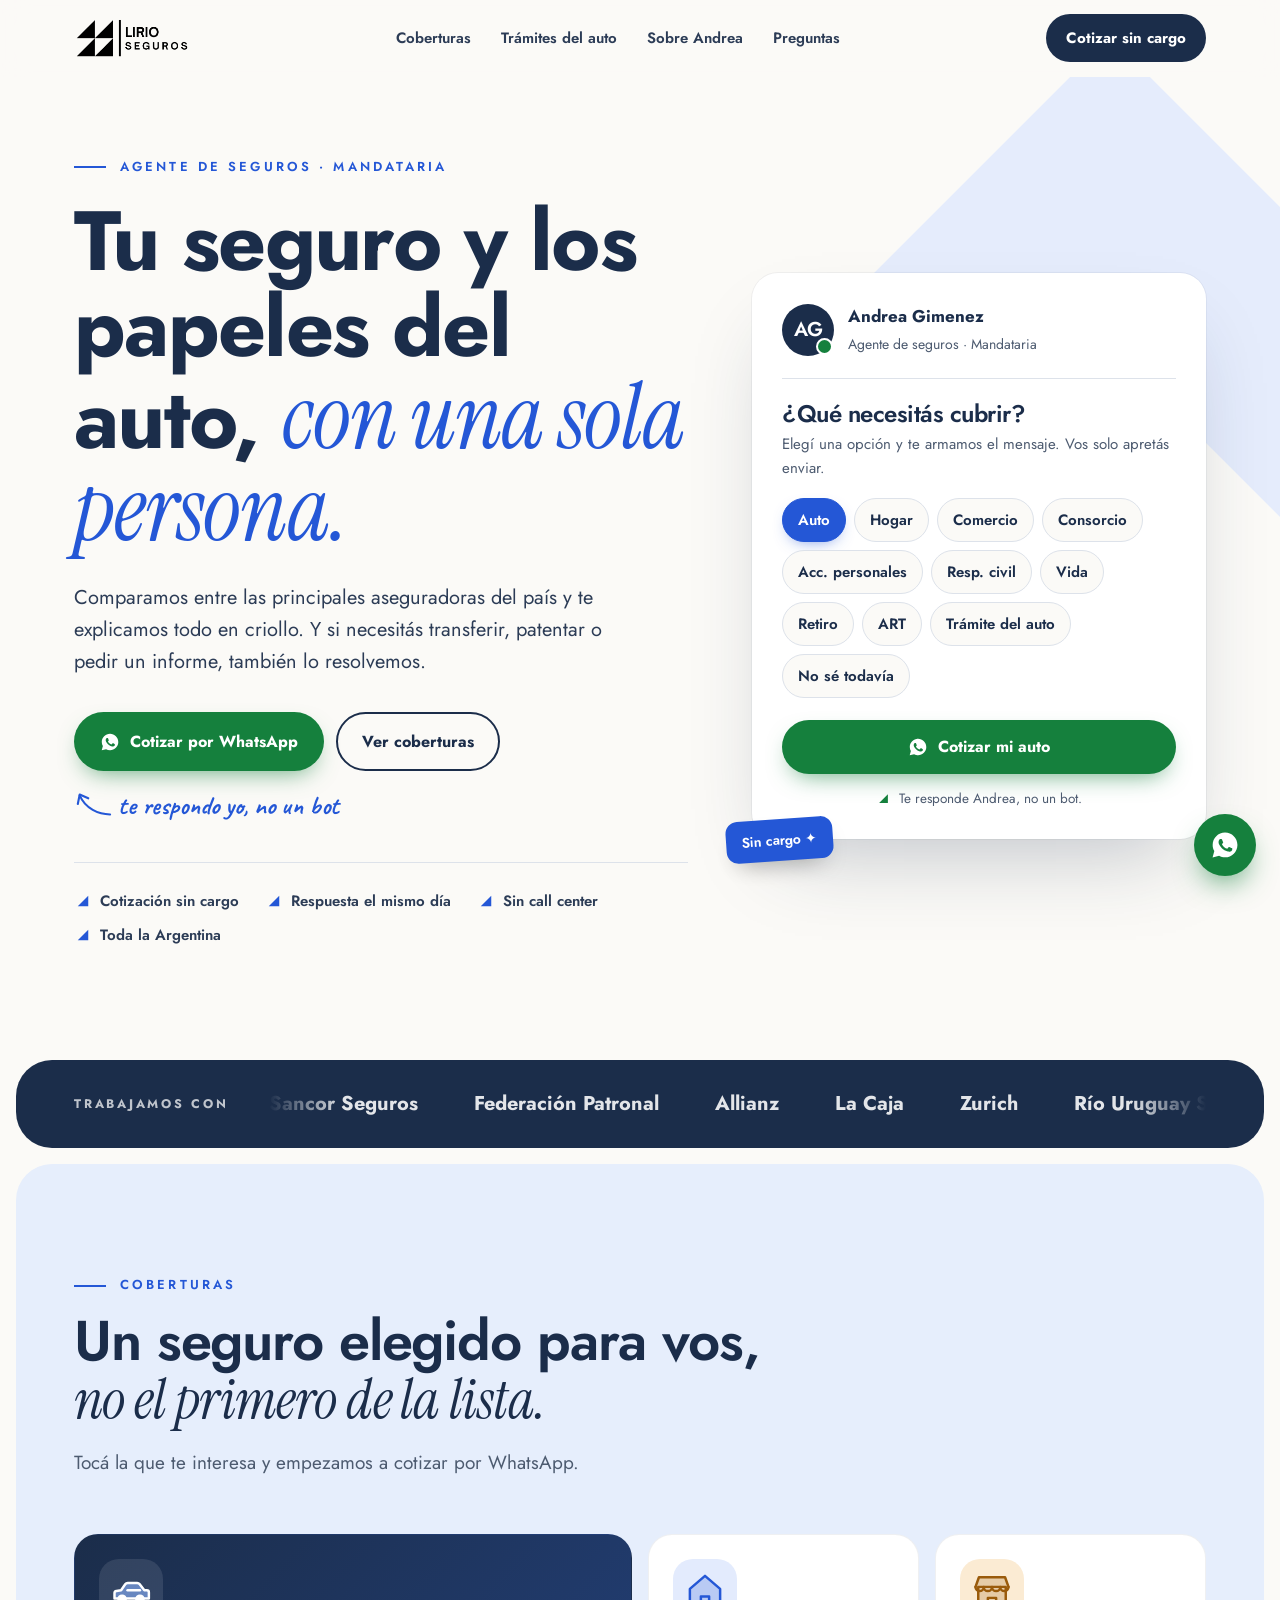
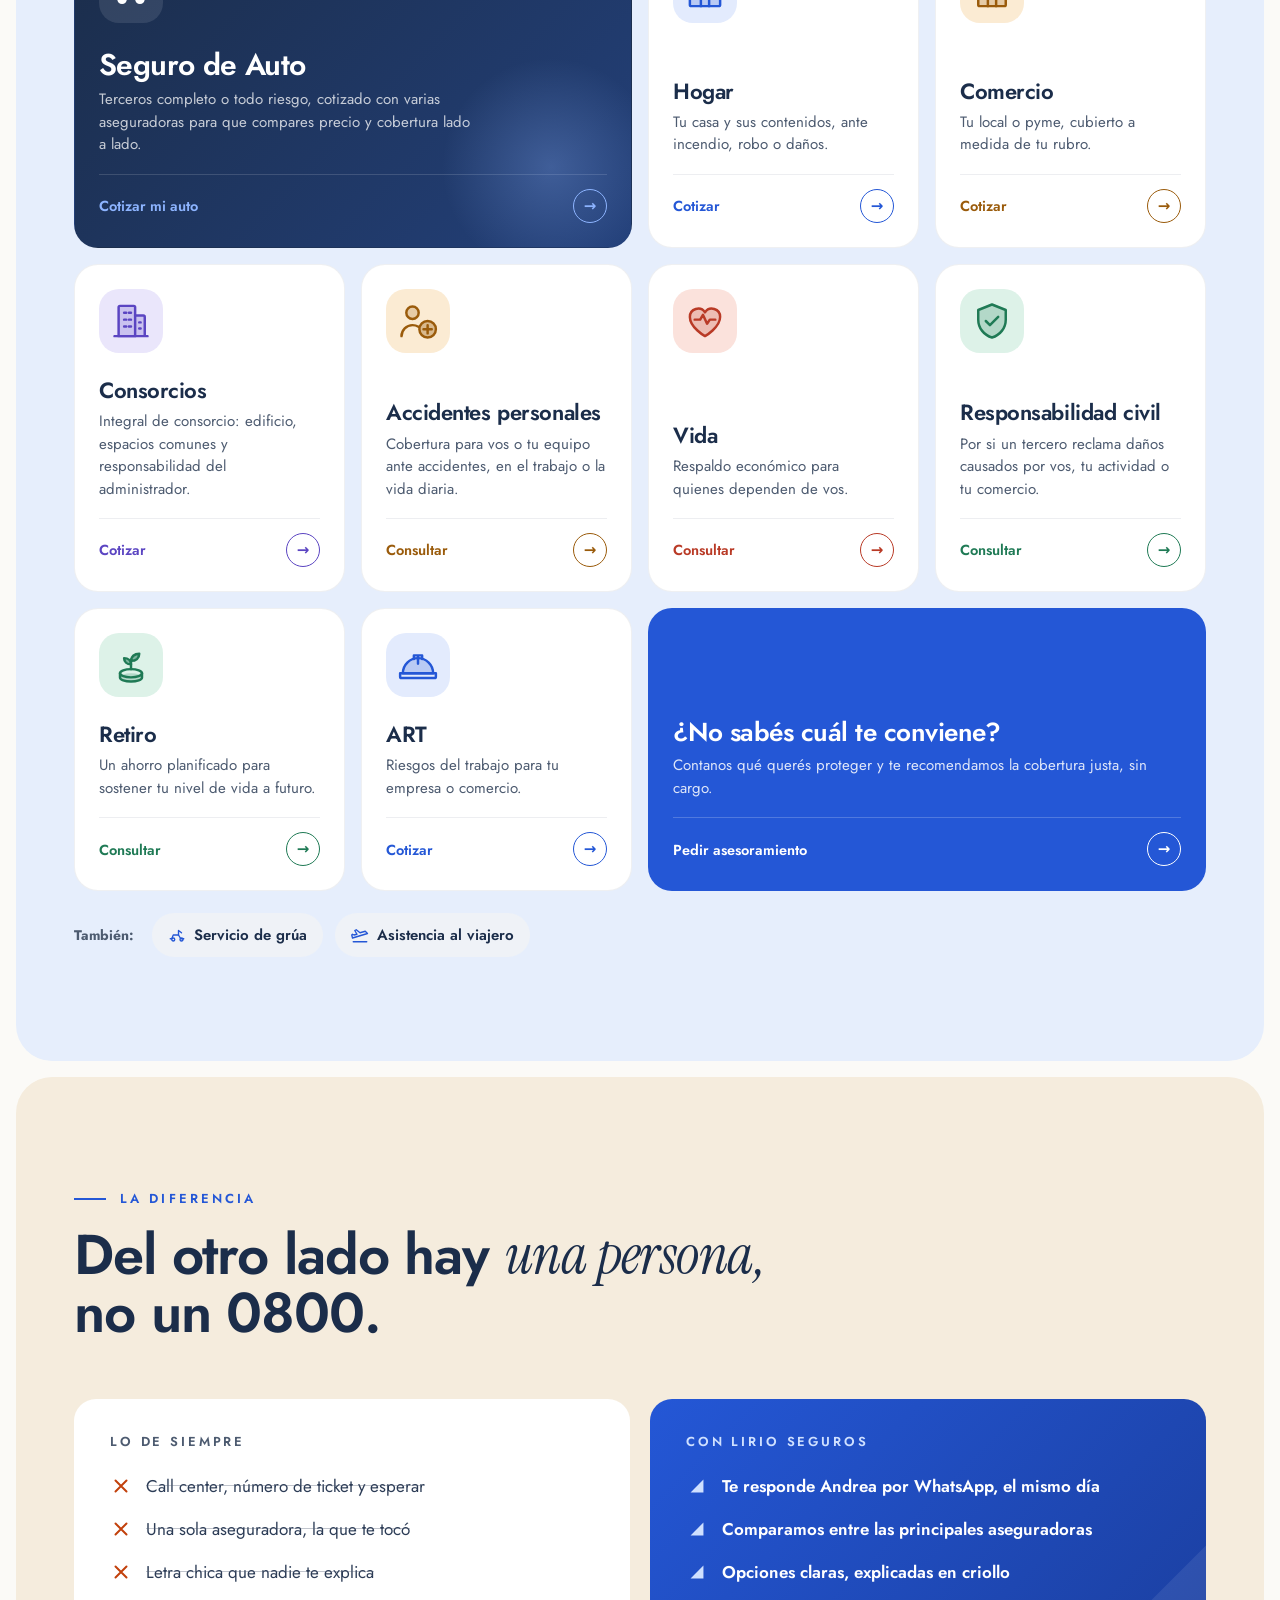
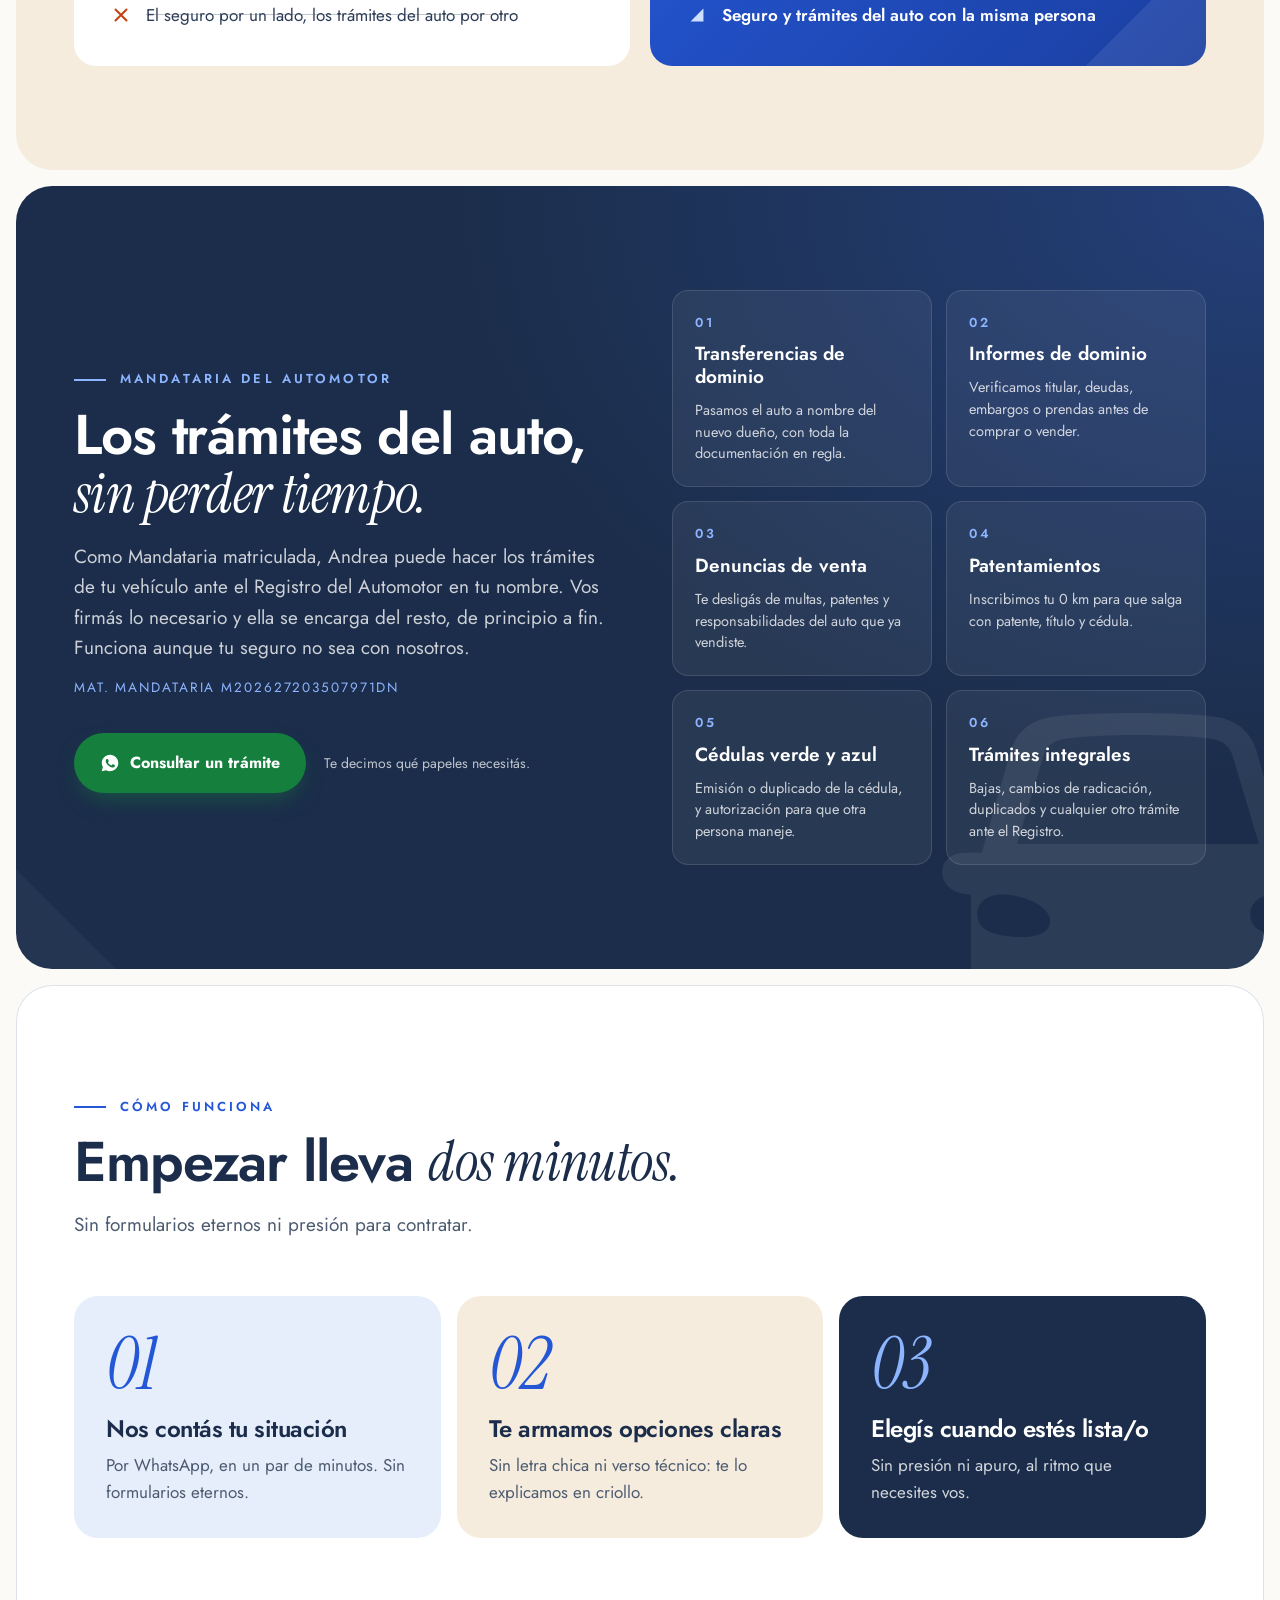
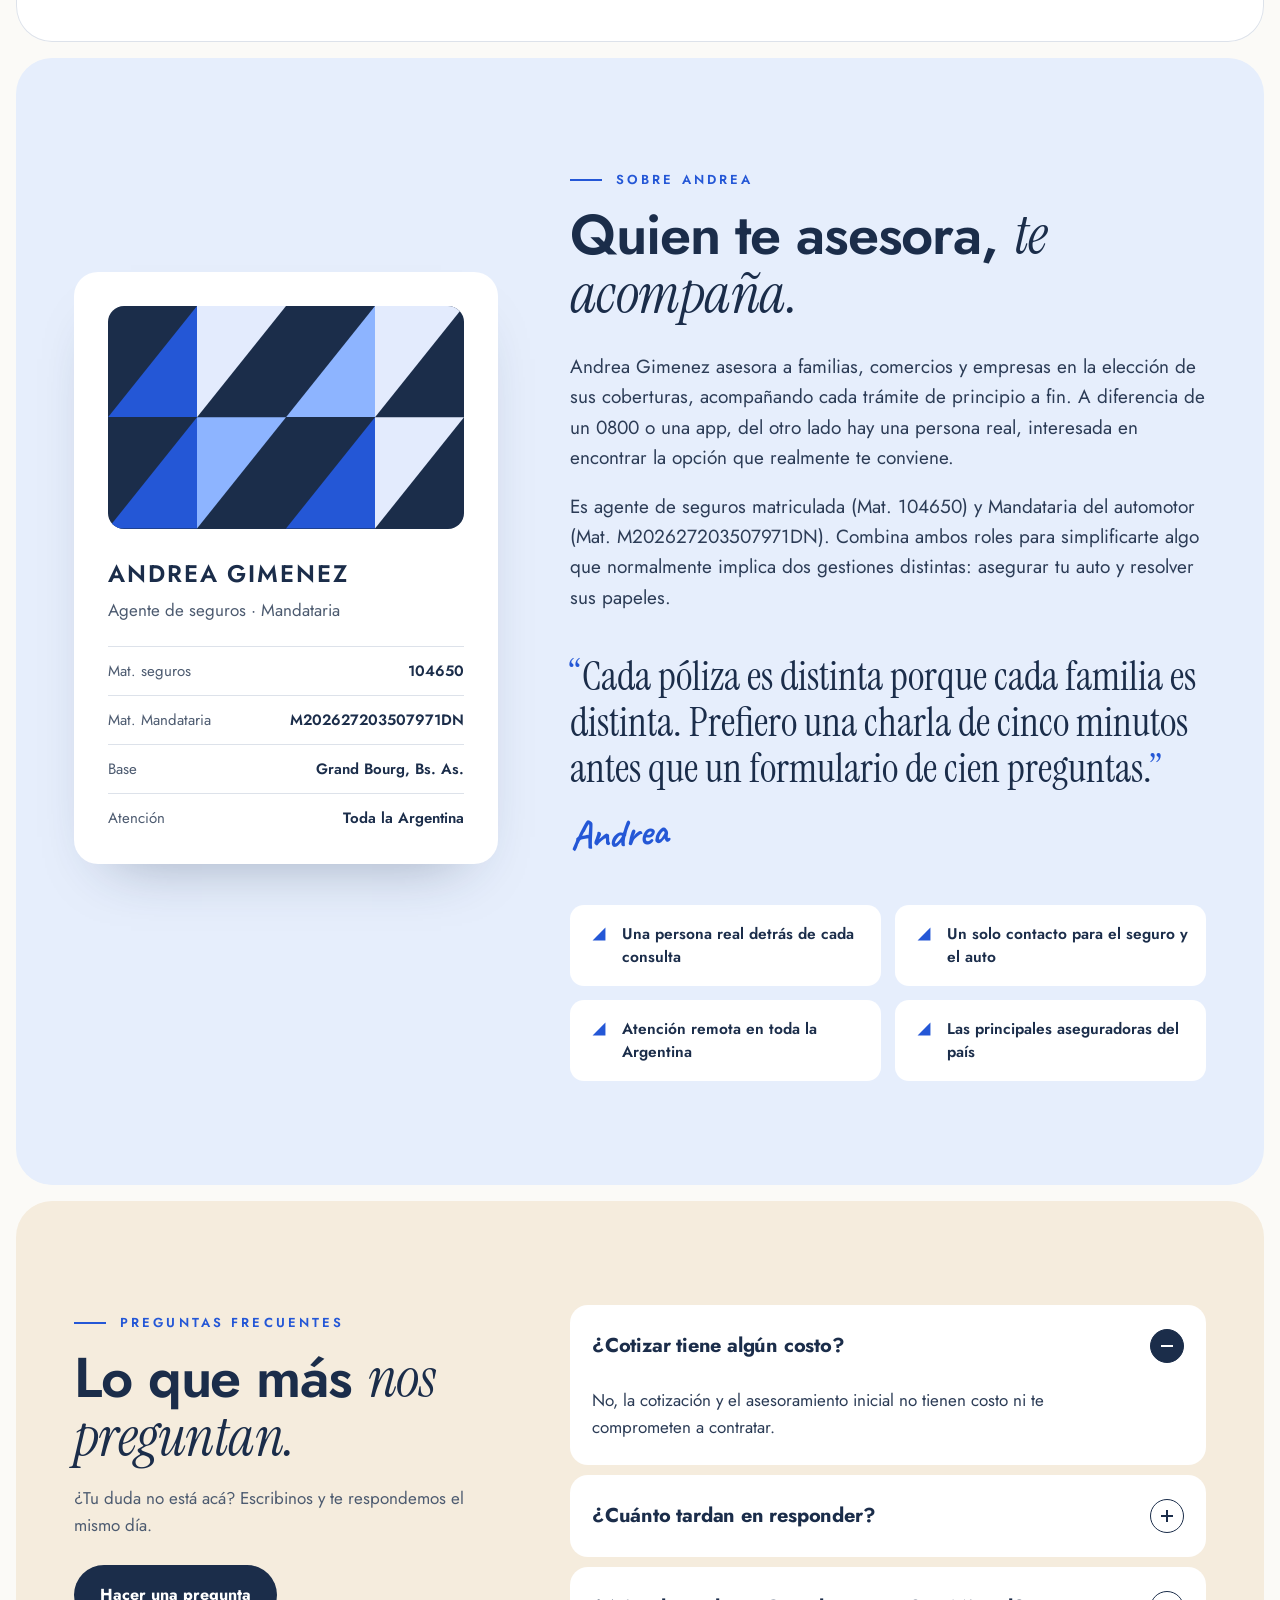
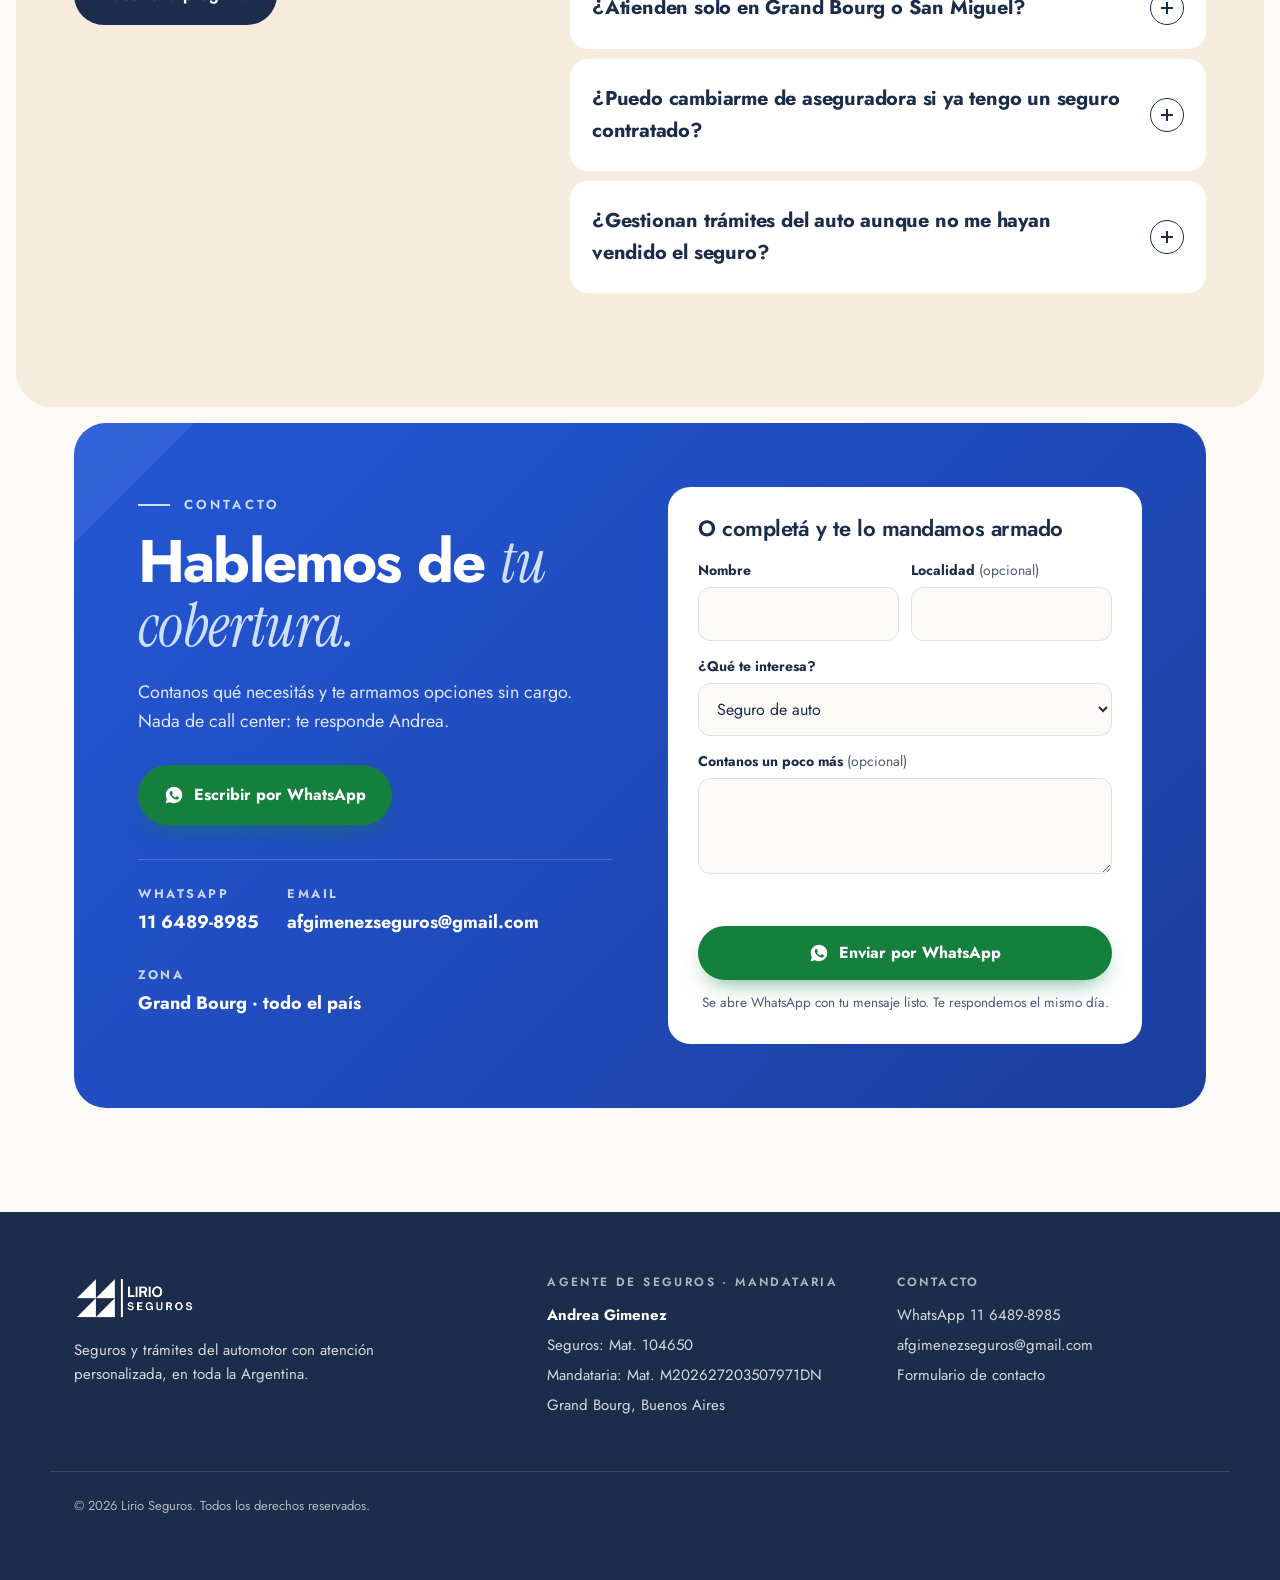
==== commit 229fda8f: "Rediseñar tarjetas e íconos de coberturas y quitar la franja de triángulos - Íconos duotono nuevos (" ====
--- a/index.html
+++ b/index.html
@@ -168,9 +168,6 @@
     .quote-card{padding:22px;}
   }
 
-  /* ---------- Franja de triángulos ---------- */
-  .tri-band{height:28px; margin:0 16px 16px; background-color:var(--ink); background-image:linear-gradient(135deg, transparent 50%, var(--paper) 50%); background-size:28px 28px; border-radius:6px; opacity:.9;}
-  @media (max-width:720px){ .tri-band{margin:0 8px 8px; height:20px; background-size:20px 20px;} }
   /* ---------- Insurers marquee ---------- */
   .insurers{padding:28px 0; background:var(--ink); color:#fff; overflow:hidden;}
   .insurers-inner{display:flex; align-items:center; gap:40px;}
@@ -183,49 +180,47 @@
 
   /* ---------- Coverage ---------- */
   .cov-grid{display:grid; grid-template-columns:repeat(4,1fr); gap:16px;}
-  .cov{position:relative; display:flex; flex-direction:column; min-height:250px; padding:26px; background:var(--white); border-radius:var(--radius); text-decoration:none; border:1px solid var(--line); overflow:hidden; transition:transform .25s ease, box-shadow .25s ease, border-color .25s;}
-  .cov.tone-sand{background:var(--sand);}
-  .cov.tone-sand::before{background:var(--sand-2);}
-  .cov::before{content:""; position:absolute; right:0; top:0; width:84px; height:84px; background:var(--iris-tint); clip-path:polygon(0 0,100% 0,100% 100%); transition:all .3s ease;}
-  .cov:hover,.cov.is-active{transform:translateY(-4px); box-shadow:0 24px 40px -24px rgba(27,45,74,.35); border-color:transparent;}
-  .cov{border-color:transparent;}
-  .cov:hover::before,.cov.is-active::before{width:140px; height:140px; background:var(--iris);}
-  .cov-icon{position:relative; width:52px; height:52px; color:var(--ink); --ic:var(--iris);}
-  .cov-icon svg{width:100%; height:100%; overflow:visible; fill:none; stroke:currentColor; stroke-width:2.2; stroke-linecap:round; stroke-linejoin:round; transform-origin:50% 60%;}
-  .cov-icon .ic-a{fill:var(--ic); stroke:none; transform-box:fill-box; transform-origin:center; transition:transform .45s cubic-bezier(.3,1.7,.5,1);}
-  .cov-icon .ic-s{stroke:var(--ic); stroke-dasharray:46; stroke-dashoffset:0;}
-  .cov-icon .ic-k{stroke:#fff; stroke-width:2.4;}
-  .cov.feature .cov-icon{--ic:var(--signal);}
-  .cov.feature .cov-icon .ic-k{stroke:var(--ink);}
-  .cov:hover .ic-a,.cov.is-active .ic-a{transform:translate(2px,-2px) scale(1.15);}
+  .cov{--acc:var(--iris); --tint:var(--iris-tint); position:relative; display:flex; flex-direction:column; min-height:270px; padding:24px; background:var(--white); border:1.5px solid rgba(27,45,74,.07); border-radius:24px; text-decoration:none; transition:transform .3s ease, box-shadow .3s ease, border-color .3s ease, opacity .8s ease;}
+  .c-blue{--acc:#2457D6; --tint:#E3EBFD;}
+  .c-amber{--acc:#9A5B0B; --tint:#FBEBD3;}
+  .c-violet{--acc:#5B45C2; --tint:#EAE6FB;}
+  .c-coral{--acc:#B93A26; --tint:#FBE2DC;}
+  .c-green{--acc:#1F7A55; --tint:#DDF2E8;}
+  .cov:hover,.cov.is-active{transform:translateY(-6px); border-color:var(--acc); box-shadow:0 28px 50px -30px rgba(27,45,74,.45);}
+  .cov-icon{width:64px; height:64px; border-radius:20px; background:var(--tint); color:var(--acc); display:grid; place-items:center; transition:transform .45s cubic-bezier(.3,1.6,.5,1);}
+  .cov-icon svg{width:44px; height:44px; overflow:visible; fill:none; stroke:currentColor; stroke-width:1.8; stroke-linecap:round; stroke-linejoin:round; transform-origin:50% 60%;}
+  .cov-icon .d{fill:currentColor; stroke:none; opacity:.22;}
+  .cov-icon .ic-s{stroke-dasharray:40; stroke-dashoffset:0;}
+  .cov:hover .cov-icon,.cov.is-active .cov-icon{transform:rotate(-6deg) scale(1.06);}
   .cov:hover .ani-drive svg,.cov.is-active .ani-drive svg{animation:drive .9s ease;}
   .cov:hover .ani-beat svg,.cov.is-active .ani-beat svg{animation:beat .9s ease;}
   .cov:hover .ani-beat .ic-s,.cov.is-active .ani-beat .ic-s{animation:draw 1s ease;}
-  .cov:hover .ani-flip svg,.cov.is-active .ani-flip svg{animation:flip .9s cubic-bezier(.6,0,.3,1);}
+  .cov:hover .ani-grow svg,.cov.is-active .ani-grow svg{animation:grow .8s ease;}
   .cov:hover .ani-pop svg,.cov.is-active .ani-pop svg{animation:pop .6s ease;}
-  @keyframes drive{0%{transform:none}25%{transform:translateX(-4px) rotate(-2deg)}60%{transform:translateX(7px)}100%{transform:none}}
-  @keyframes beat{0%,100%{transform:scale(1)}20%{transform:scale(1.14)}40%{transform:scale(.96)}60%{transform:scale(1.08)}}
-  @keyframes draw{from{stroke-dashoffset:46}to{stroke-dashoffset:0}}
-  @keyframes flip{from{transform:rotate(0)}to{transform:rotate(180deg)}}
-  @keyframes pop{0%,100%{transform:none}40%{transform:translateY(-4px) rotate(-4deg)}}
-  .cov h3{font-size:22px; font-weight:600; margin-top:auto; padding-top:28px;}
+  @keyframes drive{0%{transform:none}25%{transform:translateX(-3px) rotate(-3deg)}60%{transform:translateX(6px)}100%{transform:none}}
+  @keyframes beat{0%,100%{transform:scale(1)}20%{transform:scale(1.15)}40%{transform:scale(.95)}60%{transform:scale(1.08)}}
+  @keyframes draw{from{stroke-dashoffset:40}to{stroke-dashoffset:0}}
+  @keyframes grow{0%,100%{transform:none}45%{transform:translateY(-4px) scale(1.1)}}
+  @keyframes pop{0%,100%{transform:none}40%{transform:translateY(-4px)}}
+  .cov h3{font-size:22px; font-weight:600; margin-top:auto; padding-top:26px;}
   .cov p{margin-top:8px; font-size:15px; color:var(--muted); line-height:1.5;}
-  .cov .go{margin-top:16px; font-size:14px; font-weight:700; color:var(--iris); display:flex; align-items:center; gap:6px;}
-  .cov .go span{transition:transform .2s;}
-  .cov:hover .go span,.cov.is-active .go span{transform:translateX(4px);}
-  .cov-help{grid-column:span 2; background:var(--iris); color:#fff; border-color:transparent; justify-content:flex-end;}
+  .cov .go{display:flex; justify-content:space-between; align-items:center; margin-top:18px; padding-top:14px; border-top:1px solid rgba(27,45,74,.08); font-size:14.5px; font-weight:600; color:var(--acc);}
+  .cov .go span{width:34px; height:34px; border-radius:50%; border:1.5px solid currentColor; display:grid; place-items:center; font-size:15px; transition:background .25s, color .25s, transform .25s;}
+  .cov:hover .go span,.cov.is-active .go span{background:var(--acc); border-color:var(--acc); color:#fff; transform:rotate(-45deg);}
+  .cov.feature{--acc:#8DB4FF; --tint:rgba(255,255,255,.1); grid-column:span 2; background:linear-gradient(135deg,var(--ink) 0%,#23407A 100%); color:#fff; border-color:transparent; overflow:hidden;}
+  .cov.feature .cov-icon{color:#fff;}
+  .cov.feature .cov-icon .d{fill:#8DB4FF; opacity:.6;}
+  .cov.feature h3{font-size:30px;}
+  .cov.feature p{color:rgba(255,255,255,.75); max-width:380px;}
+  .cov.feature .go{border-top-color:rgba(255,255,255,.14);}
+  .cov.feature:hover .go span,.cov.feature.is-active .go span{color:var(--ink);}
+  .cov.feature::after{content:""; position:absolute; right:-30px; bottom:-30px; width:220px; height:220px; border-radius:50%; background:radial-gradient(circle,rgba(141,180,255,.28),transparent 70%); pointer-events:none; transition:transform .5s ease;}
+  .cov.feature:hover::after,.cov.feature.is-active::after{transform:scale(1.3);}
+  .cov-help{--acc:#fff; grid-column:span 2; background:var(--iris); color:#fff; border-color:transparent; justify-content:flex-end;}
   .cov-help p{color:rgba(255,255,255,.85);}
-  .cov-help .go{color:#fff;}
-  .cov-help::before{background:rgba(255,255,255,.18);}
-  .cov-help:hover::before,.cov-help.is-active::before{background:var(--signal);}
+  .cov-help .go{border-top-color:rgba(255,255,255,.2);}
+  .cov-help:hover .go span,.cov-help.is-active .go span{color:var(--iris);}
   .cov-help h3{padding-top:0; font-size:26px;}
-  .cov.feature{grid-column:span 2; background:linear-gradient(135deg,var(--ink) 0%,#23407A 100%); color:#fff; border-color:var(--ink);}
-  .cov.feature::before{background:var(--iris); width:120px; height:120px;}
-  .cov.feature:hover::before,.cov.feature.is-active::before{background:var(--signal); width:180px; height:180px;}
-  .cov.feature .cov-icon{color:#fff;}
-  .cov.feature h3{font-size:30px;}
-  .cov.feature p{color:rgba(255,255,255,.72); max-width:380px;}
-  .cov.feature .go{color:var(--signal);}
   .extras{display:flex; flex-wrap:wrap; gap:12px; margin-top:22px; align-items:center;}
   .extras .lbl{font-size:14px; font-weight:700; color:var(--muted); margin-right:6px;}
   .chip{display:inline-flex; align-items:center; gap:8px; padding:10px 16px; border-radius:999px; background:var(--paper-2); font-size:15px; font-weight:600;}
@@ -234,16 +229,14 @@
   @media (max-width:560px){
     .cov-grid{grid-template-columns:1fr; gap:12px;}
     .cov.feature,.cov-help{grid-column:auto;}
-    .cov{min-height:0; padding:20px; display:grid; grid-template-columns:40px 1fr; column-gap:16px; align-items:start;}
-    .cov::before{width:56px; height:56px;}
-    .cov:hover::before,.cov.is-active::before{width:84px; height:84px;}
-    .cov-icon{width:40px; height:40px; grid-row:span 3;}
-    .cov h3{padding-top:4px; font-size:20px;}
+    .cov{min-height:0; padding:18px; display:grid; grid-template-columns:56px 1fr; column-gap:16px; align-items:start;}
+    .cov-icon{width:56px; height:56px; border-radius:16px; grid-row:span 3;}
+    .cov-icon svg{width:38px; height:38px;}
+    .cov h3{padding-top:2px; font-size:20px;}
     .cov p{margin-top:4px;}
-    .cov .go{margin-top:10px;}
+    .cov .go{margin-top:12px; padding-top:10px;}
+    .cov .go span{width:30px; height:30px;}
     .cov.feature h3{font-size:24px;}
-    .cov.feature::before{width:60px; height:60px;}
-    .cov.feature:hover::before,.cov.feature.is-active::before{width:84px; height:84px;}
     .cov-help{display:flex;}
     .cov-help h3{font-size:22px;}
   }
@@ -421,10 +414,6 @@
   @keyframes floaty{0%,100%{translate:0 0;}50%{translate:0 -8px;}}
   .badge-float{animation:wobble 3.5s ease-in-out infinite;}
   @keyframes wobble{0%,100%{rotate:0deg;}50%{rotate:5deg;}}
-  /* Franja de triángulos en movimiento */
-  .tri-band{animation:slide 4s linear infinite;}
-  @keyframes slide{to{background-position:28px 0;}}
-  @media (max-width:720px){ @keyframes slide{to{background-position:20px 0;}} }
   /* Línea de las etiquetas que se dibuja */
   .reveal .eyebrow::before,.section-head.reveal .eyebrow::before{width:0; transition:width .8s .3s ease;}
   .reveal.is-visible .eyebrow::before{width:32px;}
@@ -525,8 +514,6 @@
     </div>
   </section>
 
-  <div class="tri-band" aria-hidden="true"></div>
-
   <!-- ===== INSURERS ===== -->
   <section class="insurers panel" aria-label="Aseguradoras">
     <div class="wrap insurers-inner">
@@ -550,55 +537,55 @@
       </div>
       <div class="cov-grid">
         <a class="cov feature reveal" data-wa="Hola Andrea! Quiero cotizar un seguro de auto." href="https://wa.me/5491164898985" target="_blank" rel="noopener">
-          <div class="cov-icon ani-drive"><svg viewBox="0 0 48 48" aria-hidden="true"><path class="ic-a" d="M19.5 17.5h9l5 6.3h-19z"/><path d="M9 32.8H6.8C5.8 32.8 5 32 5 31v-5.5c0-1 .8-1.8 1.8-1.8H11l5.4-8.4A3 3 0 0 1 18.9 14h10.6a3 3 0 0 1 2.4 1.2l6.4 8.5h3.9c1 0 1.8.8 1.8 1.8V31c0 1-.8 1.8-1.8 1.8H39M17 32.8h14"/><circle cx="13" cy="33" r="4"/><circle cx="35" cy="33" r="4"/></svg></div>
+          <div class="cov-icon ani-drive"><svg viewBox="0 0 32 32" aria-hidden="true"><path class="d" d="M4 21.5v-4c0-.8.6-1.4 1.4-1.5l3.4-.5 3-4.4c.4-.6 1.1-1 1.8-1h6.9c.7 0 1.3.3 1.7.8l3.5 4.6h1.8c.8 0 1.5.7 1.5 1.5v4.5z"/><path d="M4 21.5v-4c0-.8.6-1.4 1.4-1.5l3.4-.5 3-4.4c.4-.6 1.1-1 1.8-1h6.9c.7 0 1.3.3 1.7.8l3.5 4.6h1.8c.8 0 1.5.7 1.5 1.5v4.5z"/><path d="M13.5 15.5h9"/><circle cx="9.5" cy="22" r="2.6" fill="currentColor"/><circle cx="22.5" cy="22" r="2.6" fill="currentColor"/></svg></div>
           <h3>Seguro de Auto</h3>
           <p>Terceros completo o todo riesgo, cotizado con varias aseguradoras para que compares precio y cobertura lado a lado.</p>
           <span class="go">Cotizar mi auto <span>→</span></span>
         </a>
-        <a class="cov reveal" data-wa="Hola Andrea! Quiero cotizar un seguro de hogar." href="https://wa.me/5491164898985" target="_blank" rel="noopener">
-          <div class="cov-icon ani-pop"><svg viewBox="0 0 48 48" aria-hidden="true"><path class="ic-a" d="M24 7L8 23h16z"/><path d="M8 23L24 7l16 16"/><path d="M11 20.5V40h26V20.5"/><path d="M21 40v-9h6v9"/></svg></div>
+        <a class="cov reveal c-blue" data-wa="Hola Andrea! Quiero cotizar un seguro de hogar." href="https://wa.me/5491164898985" target="_blank" rel="noopener">
+          <div class="cov-icon ani-pop"><svg viewBox="0 0 32 32" aria-hidden="true"><path class="d" d="M5 14.5L16 5l11 9.5V26a1 1 0 0 1-1 1H6a1 1 0 0 1-1-1z"/><path d="M5 14.5L16 5l11 9.5V26a1 1 0 0 1-1 1H6a1 1 0 0 1-1-1z"/><path d="M13 27v-7h6v7"/></svg></div>
           <h3>Hogar</h3>
           <p>Tu casa y sus contenidos, ante incendio, robo o daños.</p>
           <span class="go">Cotizar <span>→</span></span>
         </a>
-        <a class="cov tone-sand reveal" data-wa="Hola Andrea! Quiero cotizar un seguro de comercio." href="https://wa.me/5491164898985" target="_blank" rel="noopener">
-          <div class="cov-icon ani-pop"><svg viewBox="0 0 48 48" aria-hidden="true"><path d="M8 12l2-5h28l2 5"/><path d="M6 12h36l-2 7H8z"/><path class="ic-a" d="M10 12h8l-4 7zM26 12h8l-4 7z"/><path d="M9 19v21h30V19"/><path d="M14 40V28h8v12M27 27h7v6h-7z"/></svg></div>
+        <a class="cov reveal c-amber" data-wa="Hola Andrea! Quiero cotizar un seguro de comercio." href="https://wa.me/5491164898985" target="_blank" rel="noopener">
+          <div class="cov-icon ani-pop"><svg viewBox="0 0 32 32" aria-hidden="true"><path class="d" d="M6 13h20v13a1 1 0 0 1-1 1H7a1 1 0 0 1-1-1z"/><path d="M6 13h20v13a1 1 0 0 1-1 1H7a1 1 0 0 1-1-1z"/><path class="d" d="M4 13l2.5-7h19L28 13z"/><path d="M4 13l2.5-7h19L28 13"/><path d="M4 13a3 3 0 0 0 6 0 3 3 0 0 0 6 0 3 3 0 0 0 6 0 3 3 0 0 0 6 0"/><path d="M13 27v-6h6v6"/></svg></div>
           <h3>Comercio</h3>
           <p>Tu local o pyme, cubierto a medida de tu rubro.</p>
           <span class="go">Cotizar <span>→</span></span>
         </a>
-        <a class="cov reveal" data-wa="Hola Andrea! Quiero cotizar un seguro de consorcio." href="https://wa.me/5491164898985" target="_blank" rel="noopener">
-          <div class="cov-icon ani-pop"><svg viewBox="0 0 48 48" aria-hidden="true"><path class="ic-a" d="M28 8h10v10z"/><path d="M10 42V8h18v34M28 18h10v24M6 42h36"/><path d="M15 14h2M21 14h2M15 20h2M21 20h2M15 26h2M21 26h2M15 32h2M21 32h2M32 25h2M32 31h2"/></svg></div>
+        <a class="cov reveal c-violet" data-wa="Hola Andrea! Quiero cotizar un seguro de consorcio." href="https://wa.me/5491164898985" target="_blank" rel="noopener">
+          <div class="cov-icon ani-pop"><svg viewBox="0 0 32 32" aria-hidden="true"><path class="d" d="M7 27V6a1 1 0 0 1 1-1h10a1 1 0 0 1 1 1v21z"/><path d="M7 27V6a1 1 0 0 1 1-1h10a1 1 0 0 1 1 1v21z"/><path class="d" d="M19 12h6a1 1 0 0 1 1 1v14h-7z"/><path d="M19 12h6a1 1 0 0 1 1 1v14M4 27h24M11 10h1.5M14.5 10H16M11 15h1.5M14.5 15H16M11 20h1.5M14.5 20H16M22 17h1M22 21.5h1"/></svg></div>
           <h3>Consorcios</h3>
           <p>Integral de consorcio: edificio, espacios comunes y responsabilidad del administrador.</p>
           <span class="go">Cotizar <span>→</span></span>
         </a>
-        <a class="cov tone-sand reveal" data-wa="Hola Andrea! Quiero consultar por un seguro de accidentes personales." href="https://wa.me/5491164898985" target="_blank" rel="noopener">
-          <div class="cov-icon ani-pop"><svg viewBox="0 0 48 48" aria-hidden="true"><circle cx="19" cy="13" r="5.5"/><path d="M7 41v-3a12 12 0 0 1 19-9.8"/><path class="ic-a" d="M25 43L43 25v18z"/><path class="ic-k" d="M36.5 33.5v6M33.5 36.5h6"/></svg></div>
+        <a class="cov reveal c-amber" data-wa="Hola Andrea! Quiero consultar por un seguro de accidentes personales." href="https://wa.me/5491164898985" target="_blank" rel="noopener">
+          <div class="cov-icon ani-pop"><svg viewBox="0 0 32 32" aria-hidden="true"><circle class="d" cx="12" cy="10" r="4.5"/><circle cx="12" cy="10" r="4.5"/><path d="M4 27c0-4.4 3.6-8 8-8 1.6 0 3 .4 4.3 1.2"/><circle class="d" cx="23" cy="22" r="6" style="opacity:.35"/><circle cx="23" cy="22" r="6"/><path d="M23 19v6M20 22h6"/></svg></div>
           <h3>Accidentes personales</h3>
           <p>Cobertura para vos o tu equipo ante accidentes, en el trabajo o la vida diaria.</p>
           <span class="go">Consultar <span>→</span></span>
         </a>
-        <a class="cov reveal" data-wa="Hola Andrea! Quiero consultar por un seguro de vida." href="https://wa.me/5491164898985" target="_blank" rel="noopener">
-          <div class="cov-icon ani-beat"><svg viewBox="0 0 48 48" aria-hidden="true"><path d="M24 41S7 31 7 19.2a8.6 8.6 0 0 1 17-2 8.6 8.6 0 0 1 17 2C41 31 24 41 24 41z"/><path class="ic-s" d="M11 24h7l3-5 4.5 9 3-5h8.5"/></svg></div>
+        <a class="cov reveal c-coral" data-wa="Hola Andrea! Quiero consultar por un seguro de vida." href="https://wa.me/5491164898985" target="_blank" rel="noopener">
+          <div class="cov-icon ani-beat"><svg viewBox="0 0 32 32" aria-hidden="true"><path class="d" d="M16 27s-11-6.3-11-14a6 6 0 0 1 11-3.3A6 6 0 0 1 27 13c0 7.7-11 14-11 14z"/><path d="M16 27s-11-6.3-11-14a6 6 0 0 1 11-3.3A6 6 0 0 1 27 13c0 7.7-11 14-11 14z"/><path class="ic-s" d="M8.5 15h4l2-3.5 3 6.5 2-3h4"/></svg></div>
           <h3>Vida</h3>
           <p>Respaldo económico para quienes dependen de vos.</p>
           <span class="go">Consultar <span>→</span></span>
         </a>
-        <a class="cov reveal" data-wa="Hola Andrea! Quiero consultar por un seguro de responsabilidad civil." href="https://wa.me/5491164898985" target="_blank" rel="noopener">
-          <div class="cov-icon ani-pop"><svg viewBox="0 0 48 48" aria-hidden="true"><path class="ic-a" d="M24 5v37C15.4 39.6 9 31.5 9 22V11z"/><path d="M24 5l15 6v11c0 9.5-6.4 17.6-15 20-8.6-2.4-15-10.5-15-20V11z"/></svg></div>
+        <a class="cov reveal c-green" data-wa="Hola Andrea! Quiero consultar por un seguro de responsabilidad civil." href="https://wa.me/5491164898985" target="_blank" rel="noopener">
+          <div class="cov-icon ani-pop"><svg viewBox="0 0 32 32" aria-hidden="true"><path class="d" d="M16 4l10 4v7c0 6.2-4.2 11.3-10 13-5.8-1.7-10-6.8-10-13V8z"/><path d="M16 4l10 4v7c0 6.2-4.2 11.3-10 13-5.8-1.7-10-6.8-10-13V8z"/><path d="M11.5 16l3 3 6-6"/></svg></div>
           <h3>Responsabilidad civil</h3>
           <p>Por si un tercero reclama daños causados por vos, tu actividad o tu comercio.</p>
           <span class="go">Consultar <span>→</span></span>
         </a>
-        <a class="cov tone-sand reveal" data-wa="Hola Andrea! Quiero consultar por un seguro de retiro." href="https://wa.me/5491164898985" target="_blank" rel="noopener">
-          <div class="cov-icon ani-flip"><svg viewBox="0 0 48 48" aria-hidden="true"><path d="M13 6h22M13 42h22"/><path d="M15 6c0 9 9 12 9 18s-9 9-9 18M33 6c0 9-9 12-9 18s9 9 9 18"/><path class="ic-a" d="M18 39.5l6-8 6 8z"/><path class="ic-a" style="opacity:.45" d="M19.5 12h9l-4.5 5.5z"/></svg></div>
+        <a class="cov reveal c-green" data-wa="Hola Andrea! Quiero consultar por un seguro de retiro." href="https://wa.me/5491164898985" target="_blank" rel="noopener">
+          <div class="cov-icon ani-grow"><svg viewBox="0 0 32 32" aria-hidden="true"><ellipse class="d" cx="16" cy="25" rx="8" ry="3"/><ellipse cx="16" cy="22" rx="8" ry="3"/><path d="M8 22v3c0 1.7 3.6 3 8 3s8-1.3 8-3v-3"/><path d="M16 19v-7"/><path class="d" d="M16 13c0-3 2.4-5.2 6-5.2 0 3.2-2.4 5.2-6 5.2zM16 15.5c0-2.6-2.1-4.5-5-4.5 0 2.7 2.1 4.5 5 4.5z" style="opacity:.5"/><path d="M16 13c0-3 2.4-5.2 6-5.2 0 3.2-2.4 5.2-6 5.2zM16 15.5c0-2.6-2.1-4.5-5-4.5 0 2.7 2.1 4.5 5 4.5z"/></svg></div>
           <h3>Retiro</h3>
           <p>Un ahorro planificado para sostener tu nivel de vida a futuro.</p>
           <span class="go">Consultar <span>→</span></span>
         </a>
-        <a class="cov reveal" data-wa="Hola Andrea! Quiero cotizar una ART." href="https://wa.me/5491164898985" target="_blank" rel="noopener">
-          <div class="cov-icon ani-pop"><svg viewBox="0 0 48 48" aria-hidden="true"><path class="ic-a" d="M24 17a15 15 0 0 1 15 15H24z"/><path d="M9 32a15 15 0 0 1 30 0"/><path d="M5 32h38v4.5H5z"/><path d="M20 17v-5h8v5"/></svg></div>
+        <a class="cov reveal c-blue" data-wa="Hola Andrea! Quiero cotizar una ART." href="https://wa.me/5491164898985" target="_blank" rel="noopener">
+          <div class="cov-icon ani-pop"><svg viewBox="0 0 32 32" aria-hidden="true"><path class="d" d="M5 22a11 11 0 0 1 22 0z"/><path d="M5 22a11 11 0 0 1 22 0z"/><path d="M3 22h26v2.5a1 1 0 0 1-1 1H4a1 1 0 0 1-1-1zM13 11.6V9h6v2.6M16 9v6"/></svg></div>
           <h3>ART</h3>
           <p>Riesgos del trabajo para tu empresa o comercio.</p>
           <span class="go">Cotizar <span>→</span></span>
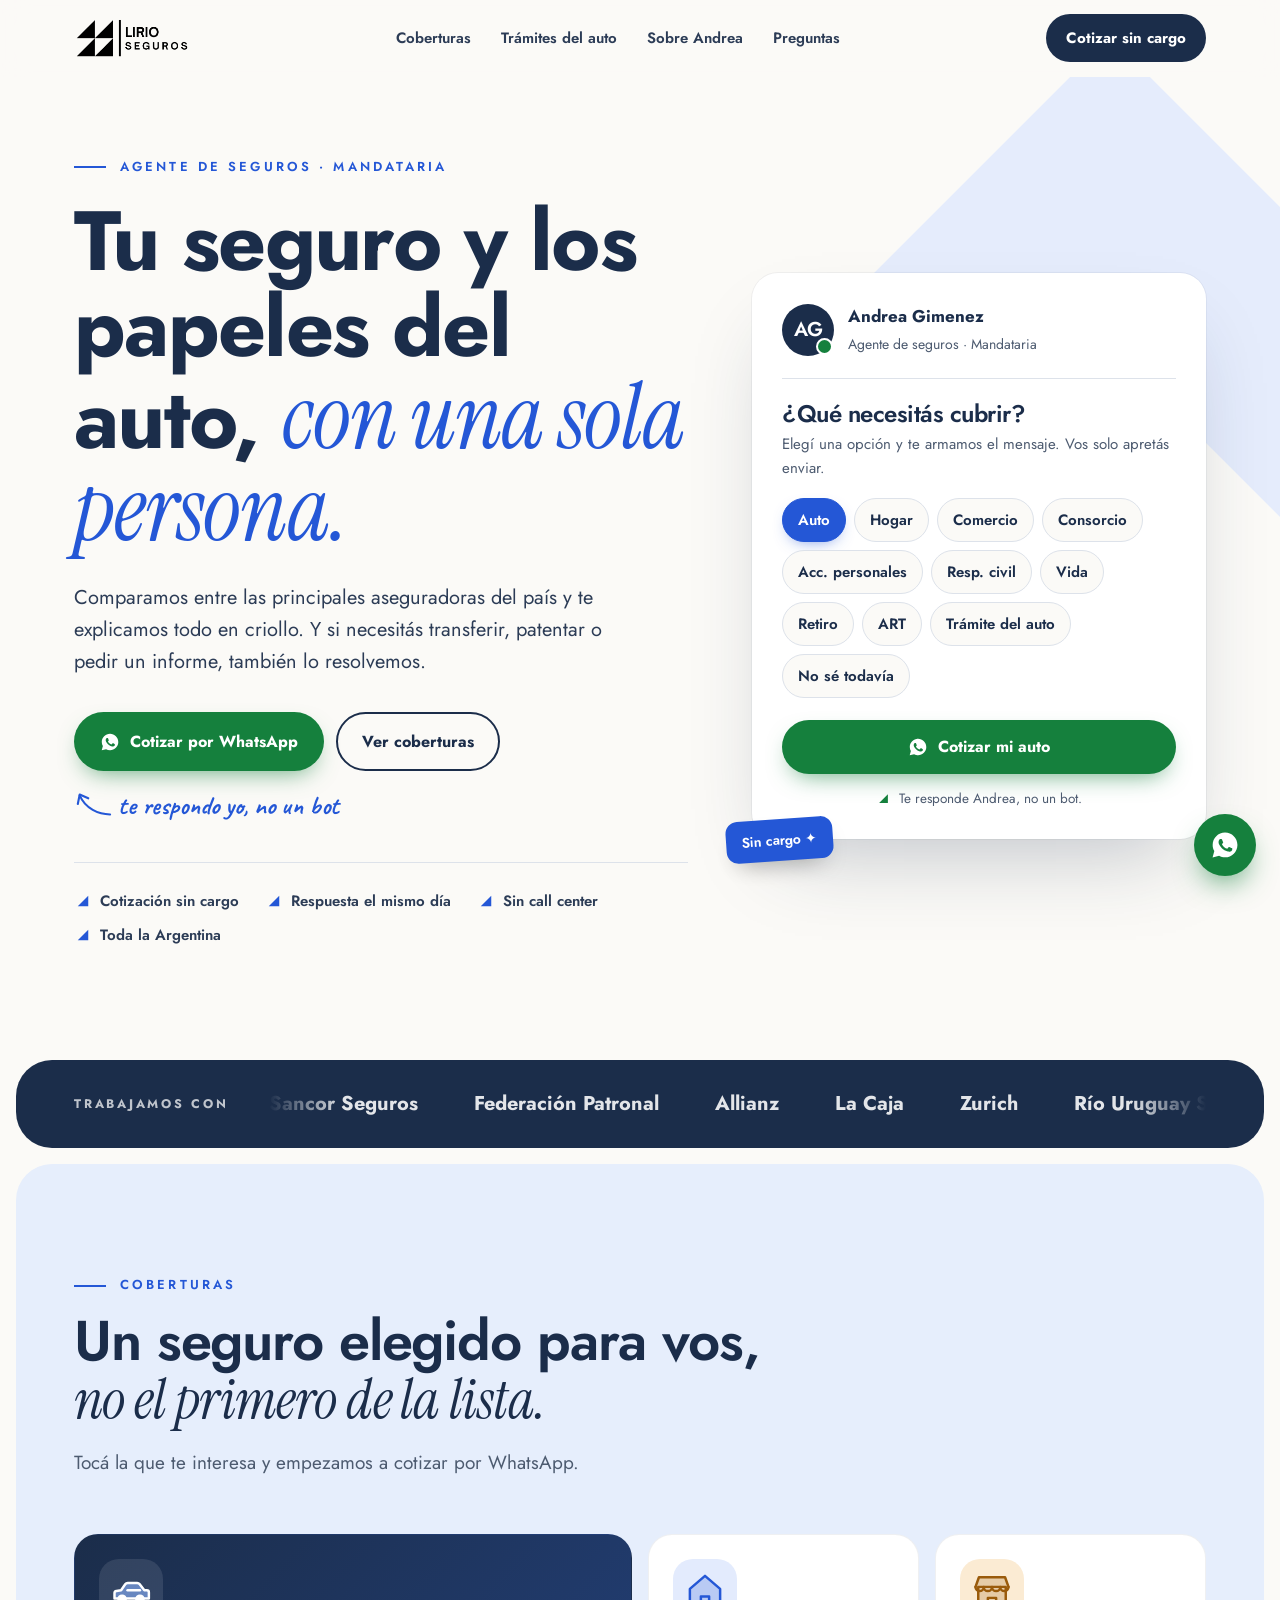
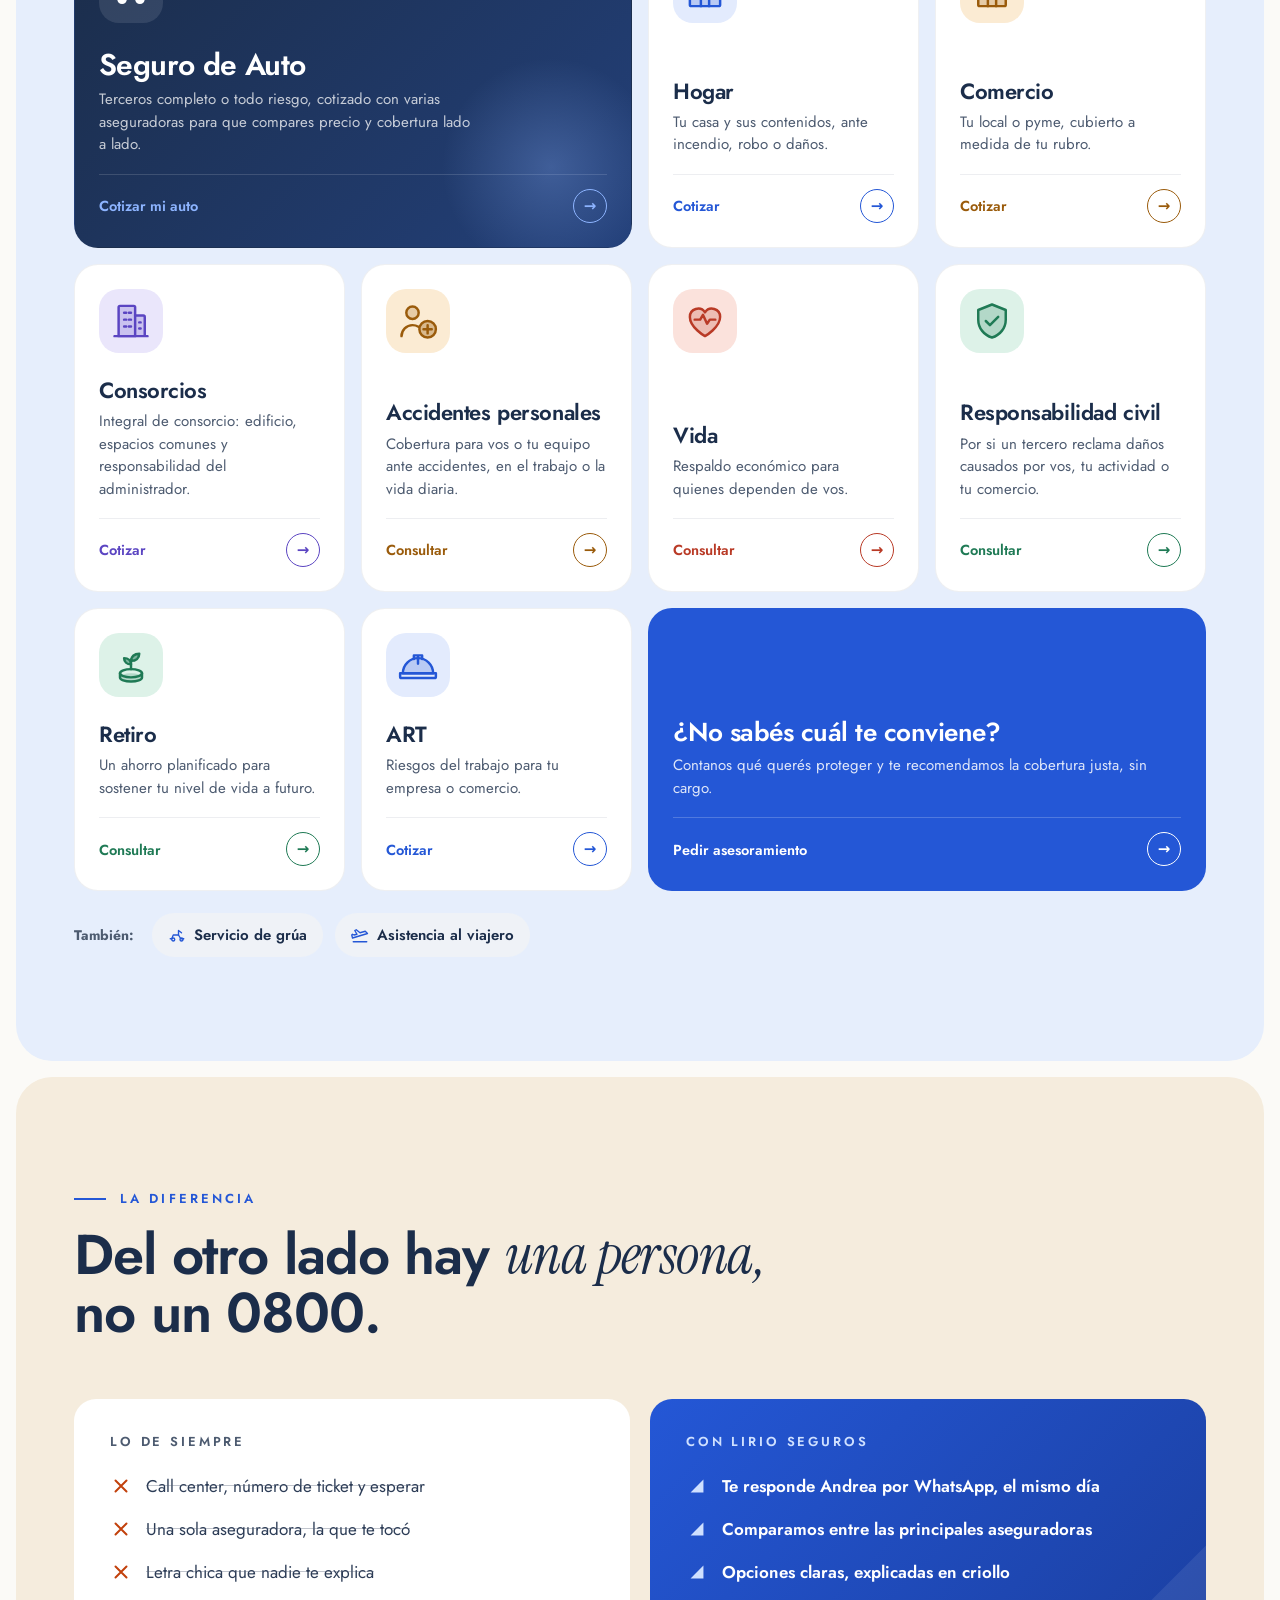
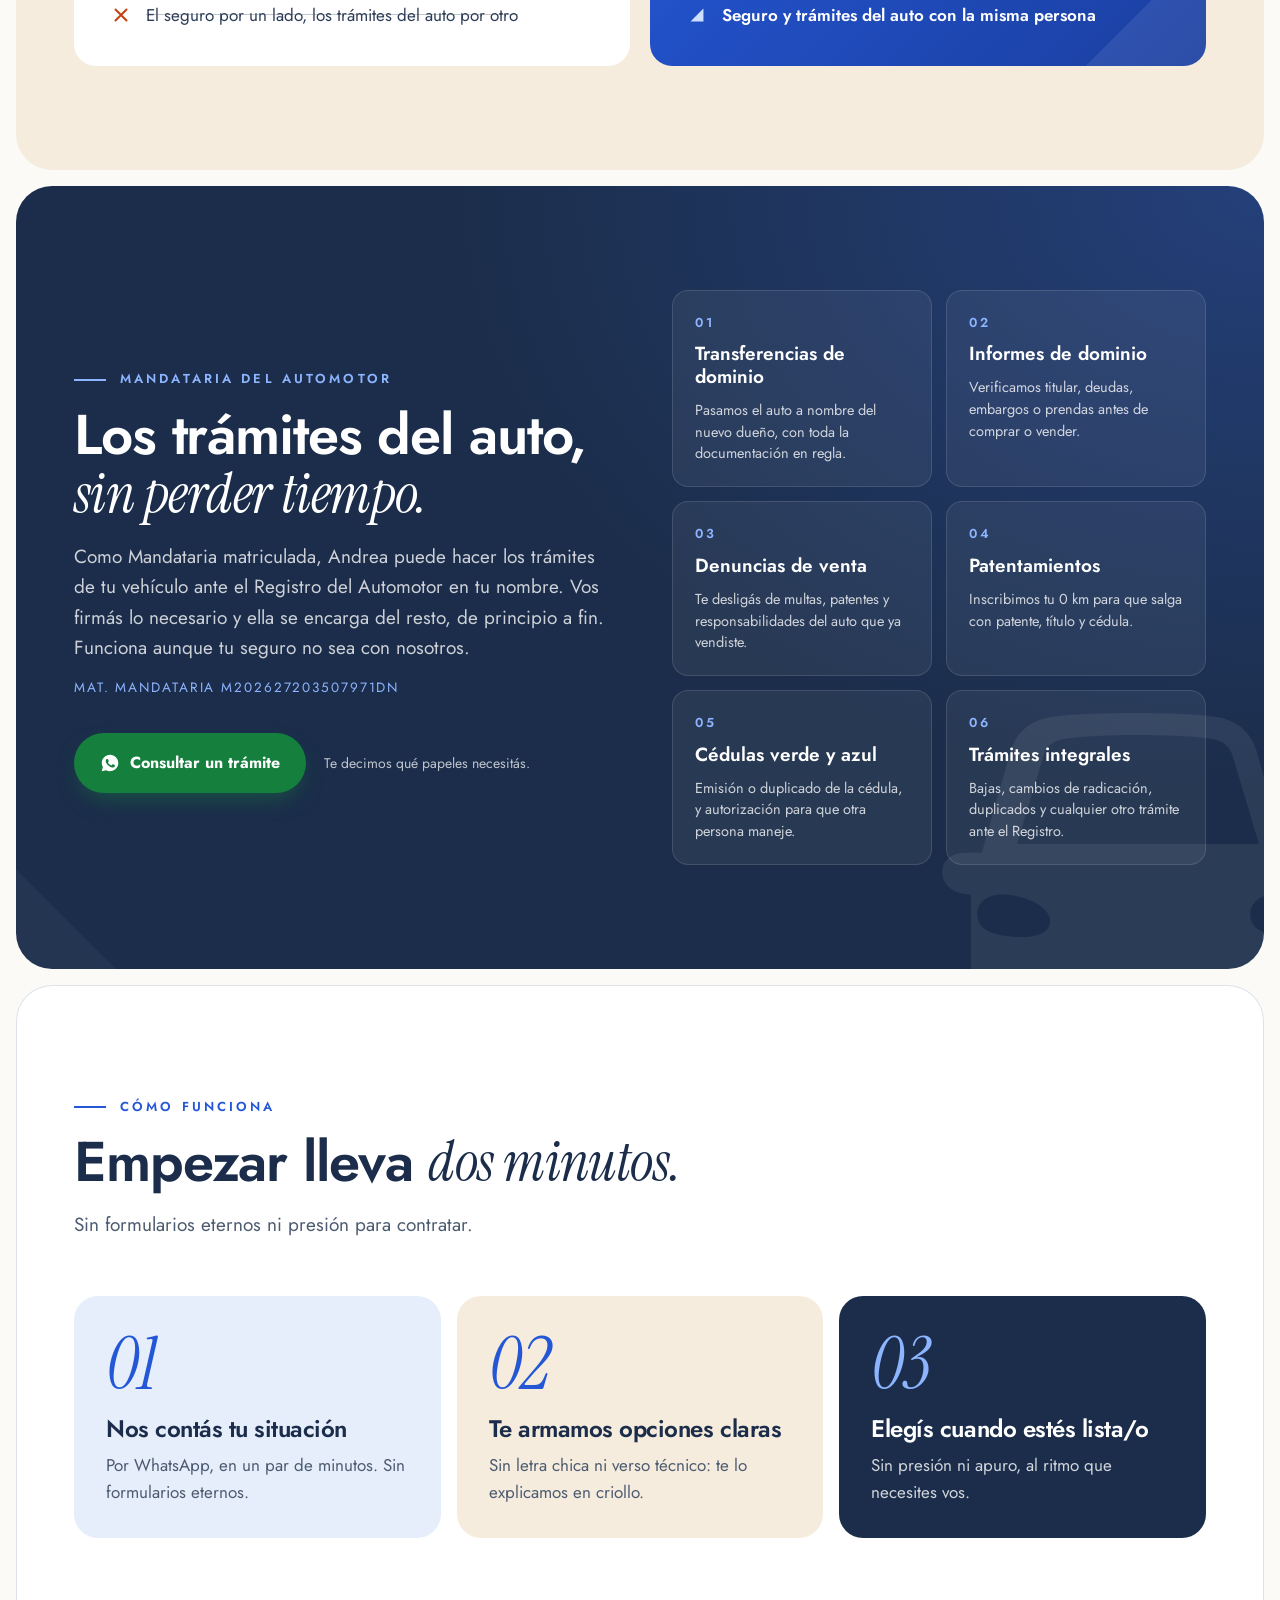
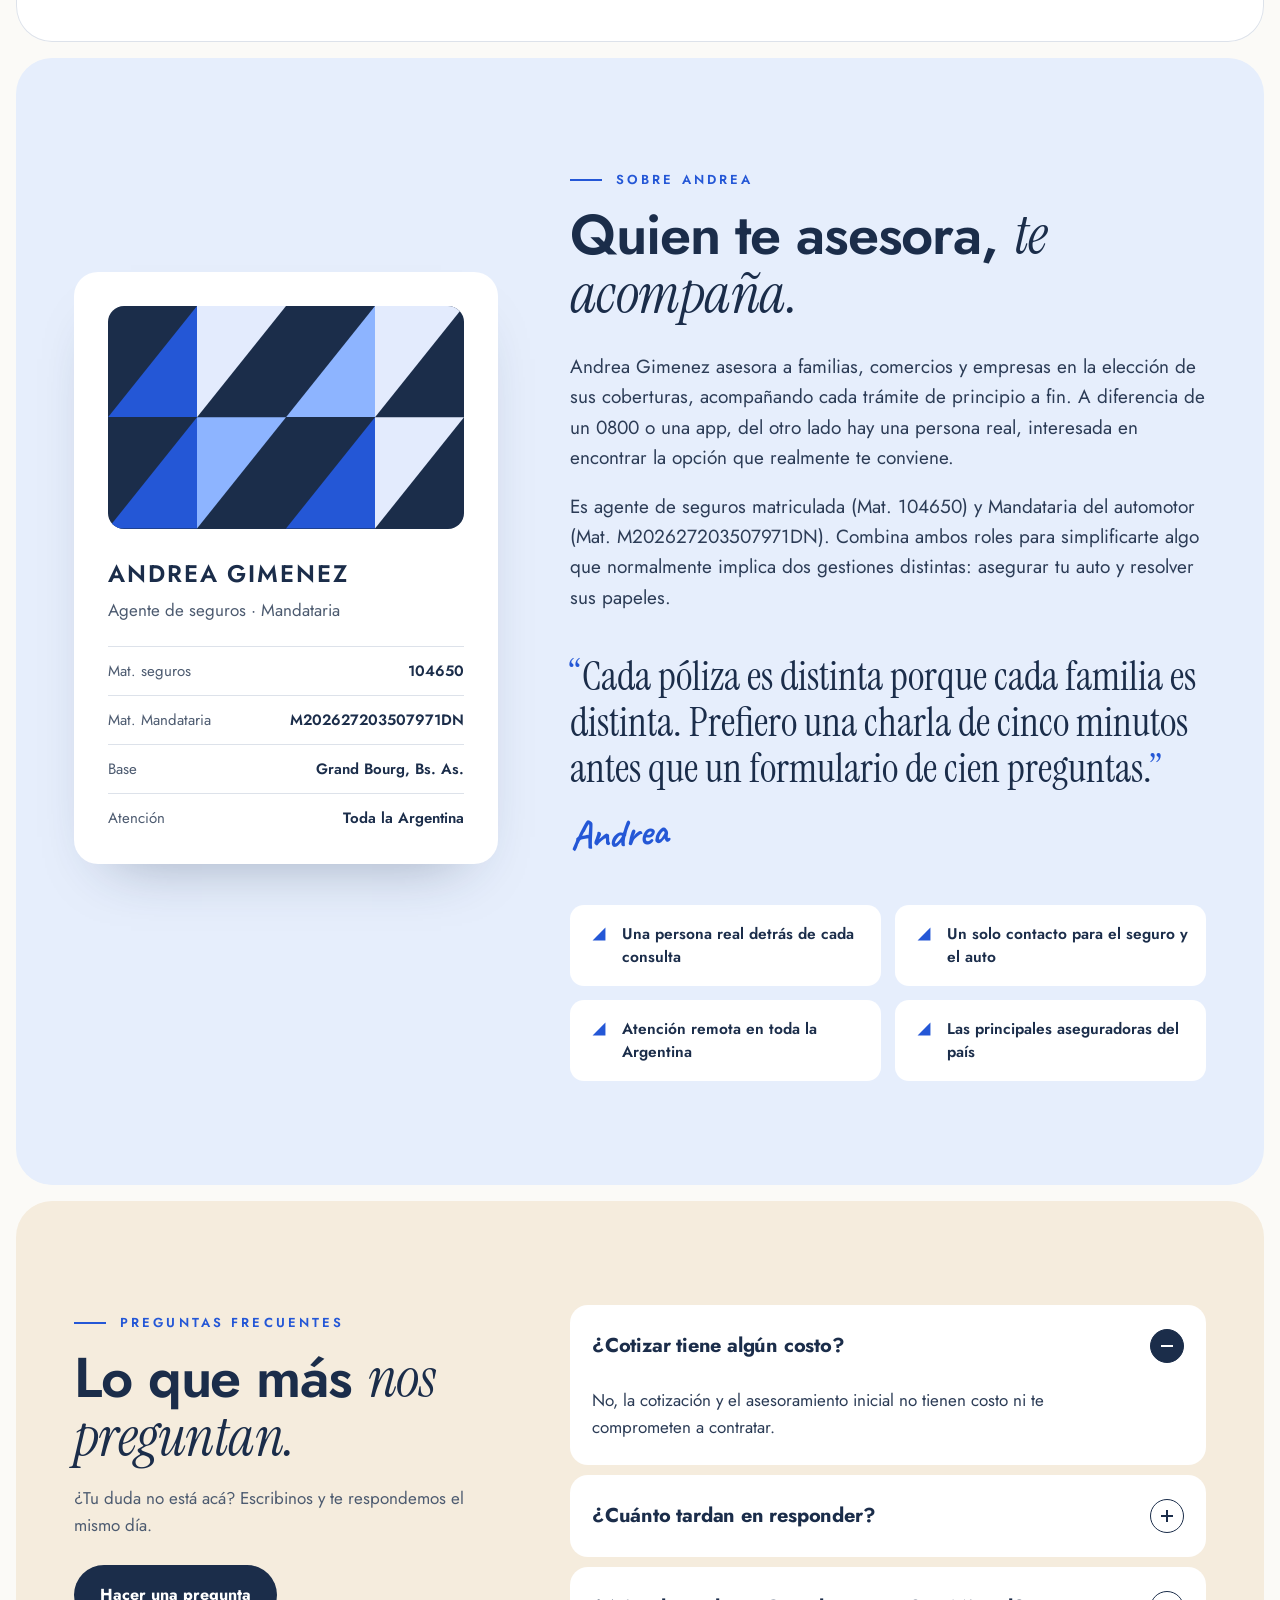
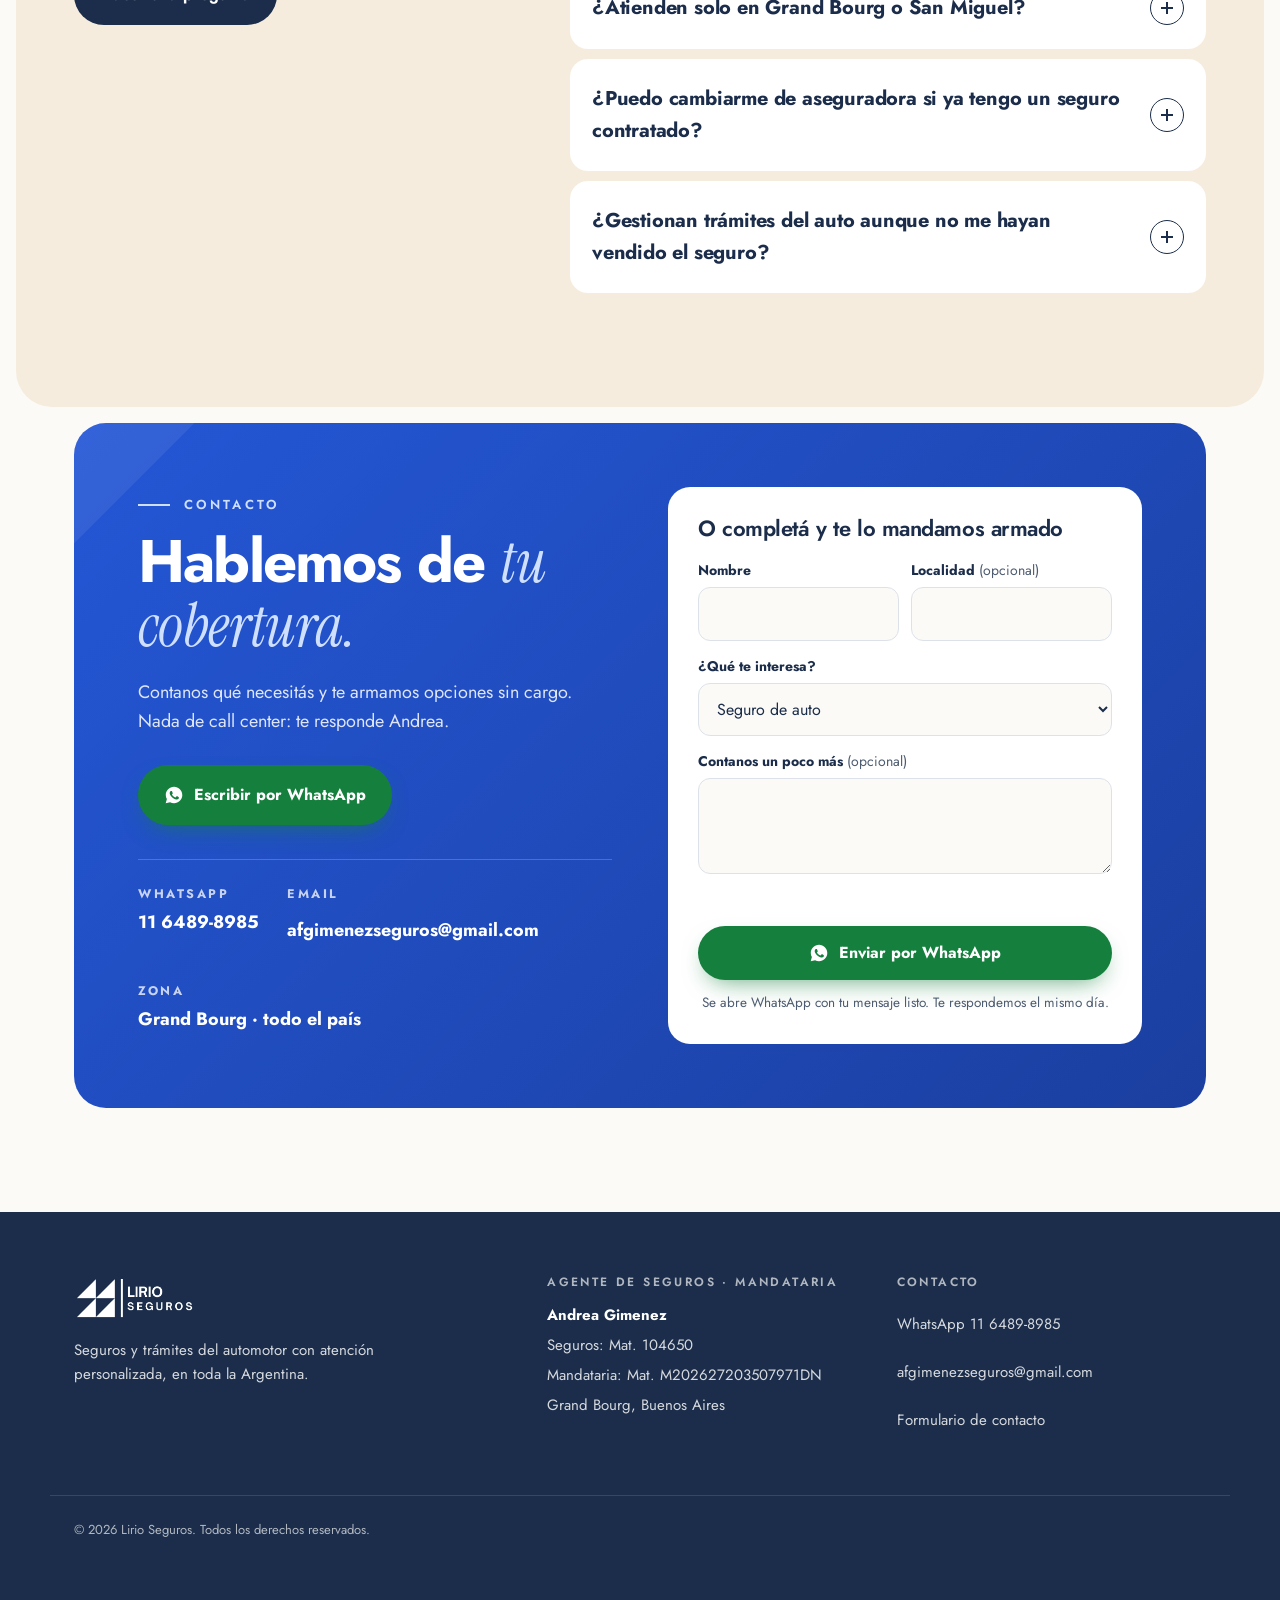
==== commit 151da20e: "Revisión responsive y de funcionamiento - Corrige el formulario: al enviar abría WhatsApp y además s" ====
--- a/index.html
+++ b/index.html
@@ -204,8 +204,8 @@
   @keyframes pop{0%,100%{transform:none}40%{transform:translateY(-4px)}}
   .cov h3{font-size:22px; font-weight:600; margin-top:auto; padding-top:26px;}
   .cov p{margin-top:8px; font-size:15px; color:var(--muted); line-height:1.5;}
-  .cov .go{display:flex; justify-content:space-between; align-items:center; margin-top:18px; padding-top:14px; border-top:1px solid rgba(27,45,74,.08); font-size:14.5px; font-weight:600; color:var(--acc);}
-  .cov .go span{width:34px; height:34px; border-radius:50%; border:1.5px solid currentColor; display:grid; place-items:center; font-size:15px; transition:background .25s, color .25s, transform .25s;}
+  .cov .go{display:flex; justify-content:space-between; align-items:center; gap:12px; margin-top:18px; padding-top:14px; border-top:1px solid rgba(27,45,74,.08); font-size:14.5px; font-weight:600; color:var(--acc);}
+  .cov .go span{flex:none; width:34px; height:34px; border-radius:50%; border:1.5px solid currentColor; display:grid; place-items:center; font-size:15px; transition:background .25s, color .25s, transform .25s;}
   .cov:hover .go span,.cov.is-active .go span{background:var(--acc); border-color:var(--acc); color:#fff; transform:rotate(-45deg);}
   .cov.feature{--acc:#8DB4FF; --tint:rgba(255,255,255,.1); grid-column:span 2; background:linear-gradient(135deg,var(--ink) 0%,#23407A 100%); color:#fff; border-color:transparent; overflow:hidden;}
   .cov.feature .cov-icon{color:#fff;}
@@ -322,7 +322,8 @@
   .trust{list-style:none; padding:0; margin:40px 0 0; display:grid; grid-template-columns:1fr 1fr; gap:14px;}
   .trust li{display:flex; gap:12px; align-items:flex-start; background:var(--white); border-radius:14px; padding:18px; font-weight:600; font-size:15.5px; line-height:1.45;}
   .trust svg{width:22px; height:22px; color:var(--iris); flex:none;}
-  @media (max-width:900px){ .about-grid{grid-template-columns:1fr; gap:48px;} .id-card{position:static;} }
+  @media (max-width:900px){ .about-grid{grid-template-columns:1fr; gap:48px;} .id-card{position:static; max-width:440px; width:100%;} }
+  @media (max-width:420px){ .id-card{padding:24px;} .id-card dl div{flex-direction:column; gap:2px;} .id-card dd{text-align:left;} }
   @media (max-width:520px){ .trust{grid-template-columns:1fr;} }
 
   /* ---------- FAQ ---------- */
@@ -371,7 +372,10 @@
   .footer-brand img{height:44px; width:auto; filter:invert(1);}
   .footer-brand p{margin-top:18px; max-width:320px;}
   .footer-col h4{font-family:var(--display); font-weight:600; font-size:12px; letter-spacing:.2em; text-transform:uppercase; color:rgba(255,255,255,.66); margin-bottom:14px;}
-  .footer-col a{text-decoration:none;}
+  .footer-col a{text-decoration:none; display:inline-block; padding:9px 0;}
+  .footer-col div{margin-bottom:0;}
+  .contact-detail strong a{display:inline-block; padding:8px 0;}
+  section[id]{scroll-margin-top:84px;}
   .footer-col a:hover{color:#fff;}
   .footer-col div{margin-bottom:6px;}
   .footer-bottom{margin-top:48px; padding-top:24px; border-top:1px solid rgba(255,255,255,.12); font-size:13px; color:rgba(255,255,255,.66);}
@@ -412,6 +416,7 @@
   @keyframes drift{from{translate:0 0; rotate:0deg;}to{translate:18px -22px; rotate:3deg;}}
   .quote-card{animation:floaty 6s ease-in-out infinite;}
   @keyframes floaty{0%,100%{translate:0 0;}50%{translate:0 -8px;}}
+  @media (max-width:980px), (hover:none){ .quote-card{animation:none;} }
   .badge-float{animation:wobble 3.5s ease-in-out infinite;}
   @keyframes wobble{0%,100%{rotate:0deg;}50%{rotate:5deg;}}
   /* Línea de las etiquetas que se dibuja */
@@ -973,8 +978,8 @@
     var texto = 'Hola Andrea! Soy ' + nombre + (localidad ? ', de ' + localidad : '') + '.\nMe interesa: ' + tipo + '.';
     if(mensaje) texto += '\n' + mensaje;
     var url = waLink(texto);
-    var win = window.open(url, '_blank', 'noopener');
-    if(!win) window.location.href = url;
+    var win = window.open(url, '_blank');
+    if(win){ win.opener = null; } else { window.location.href = url; }
   });
 
   // Saludo según la hora
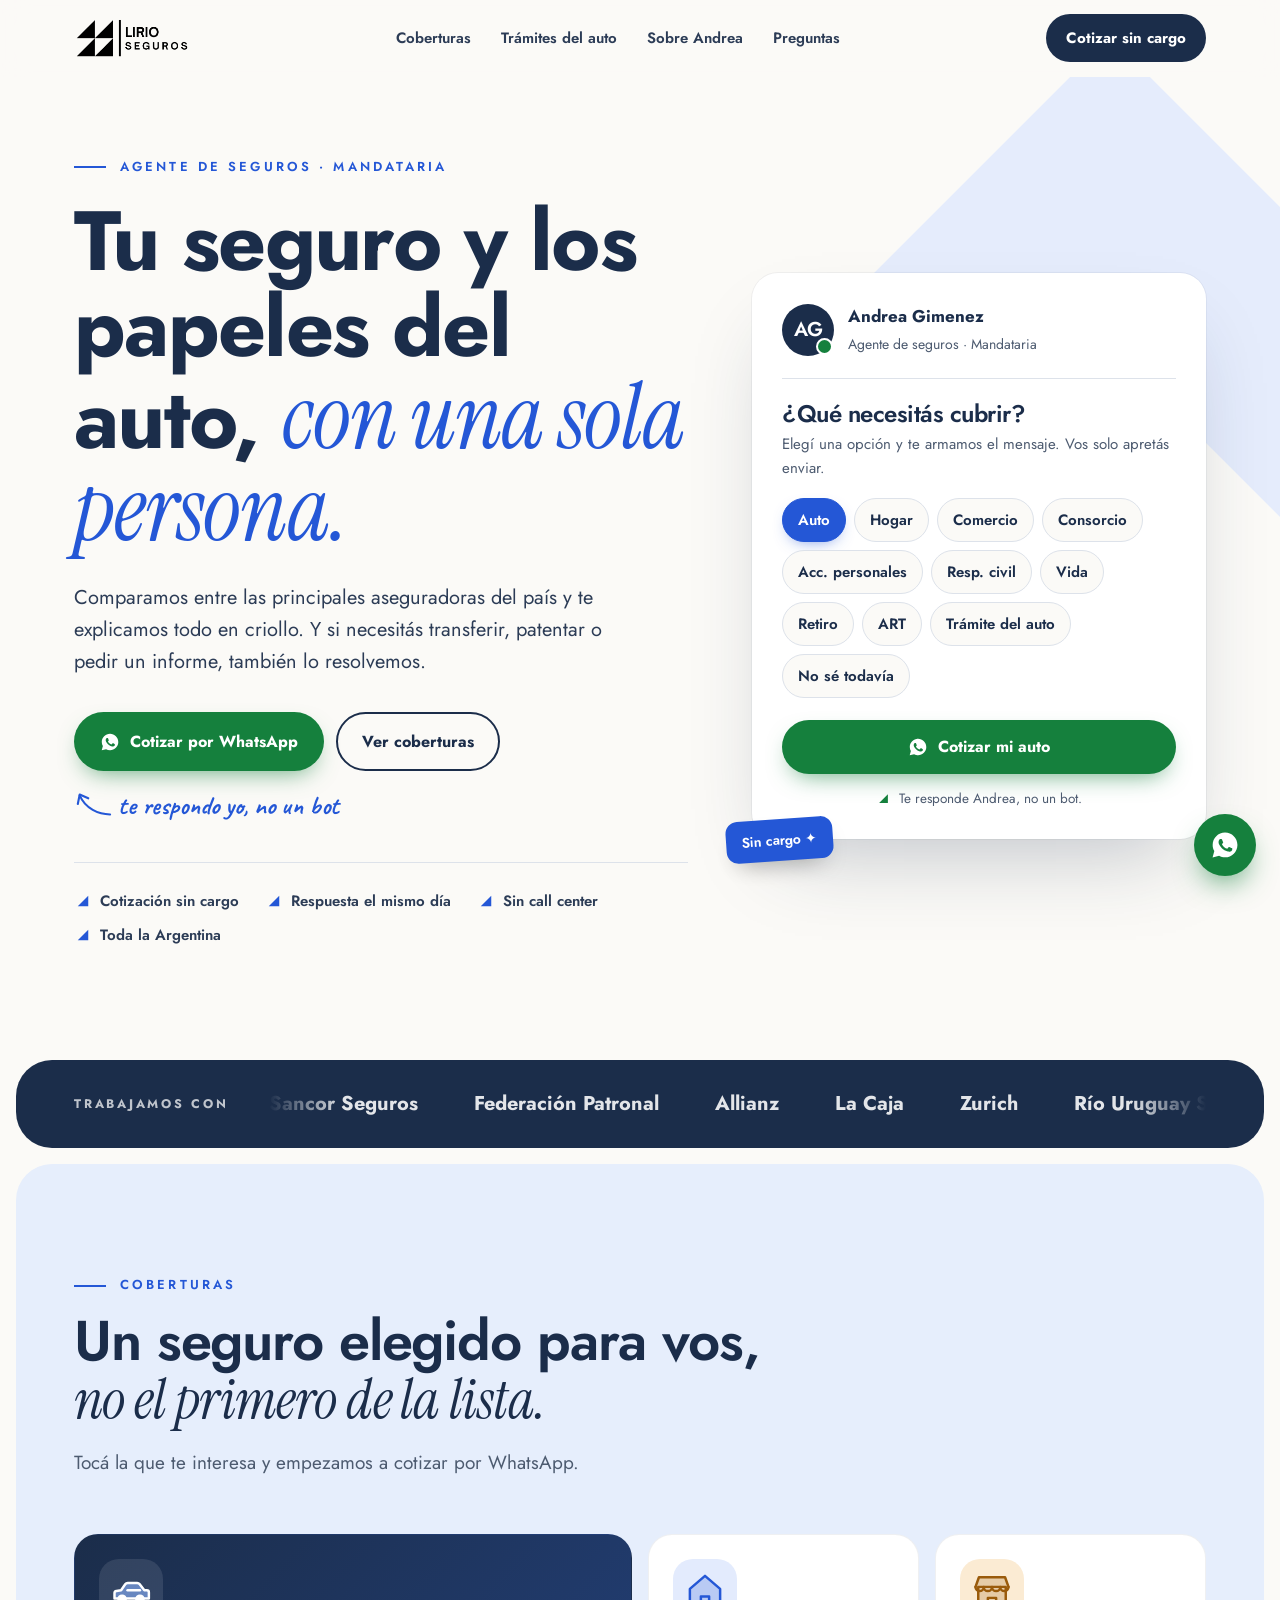
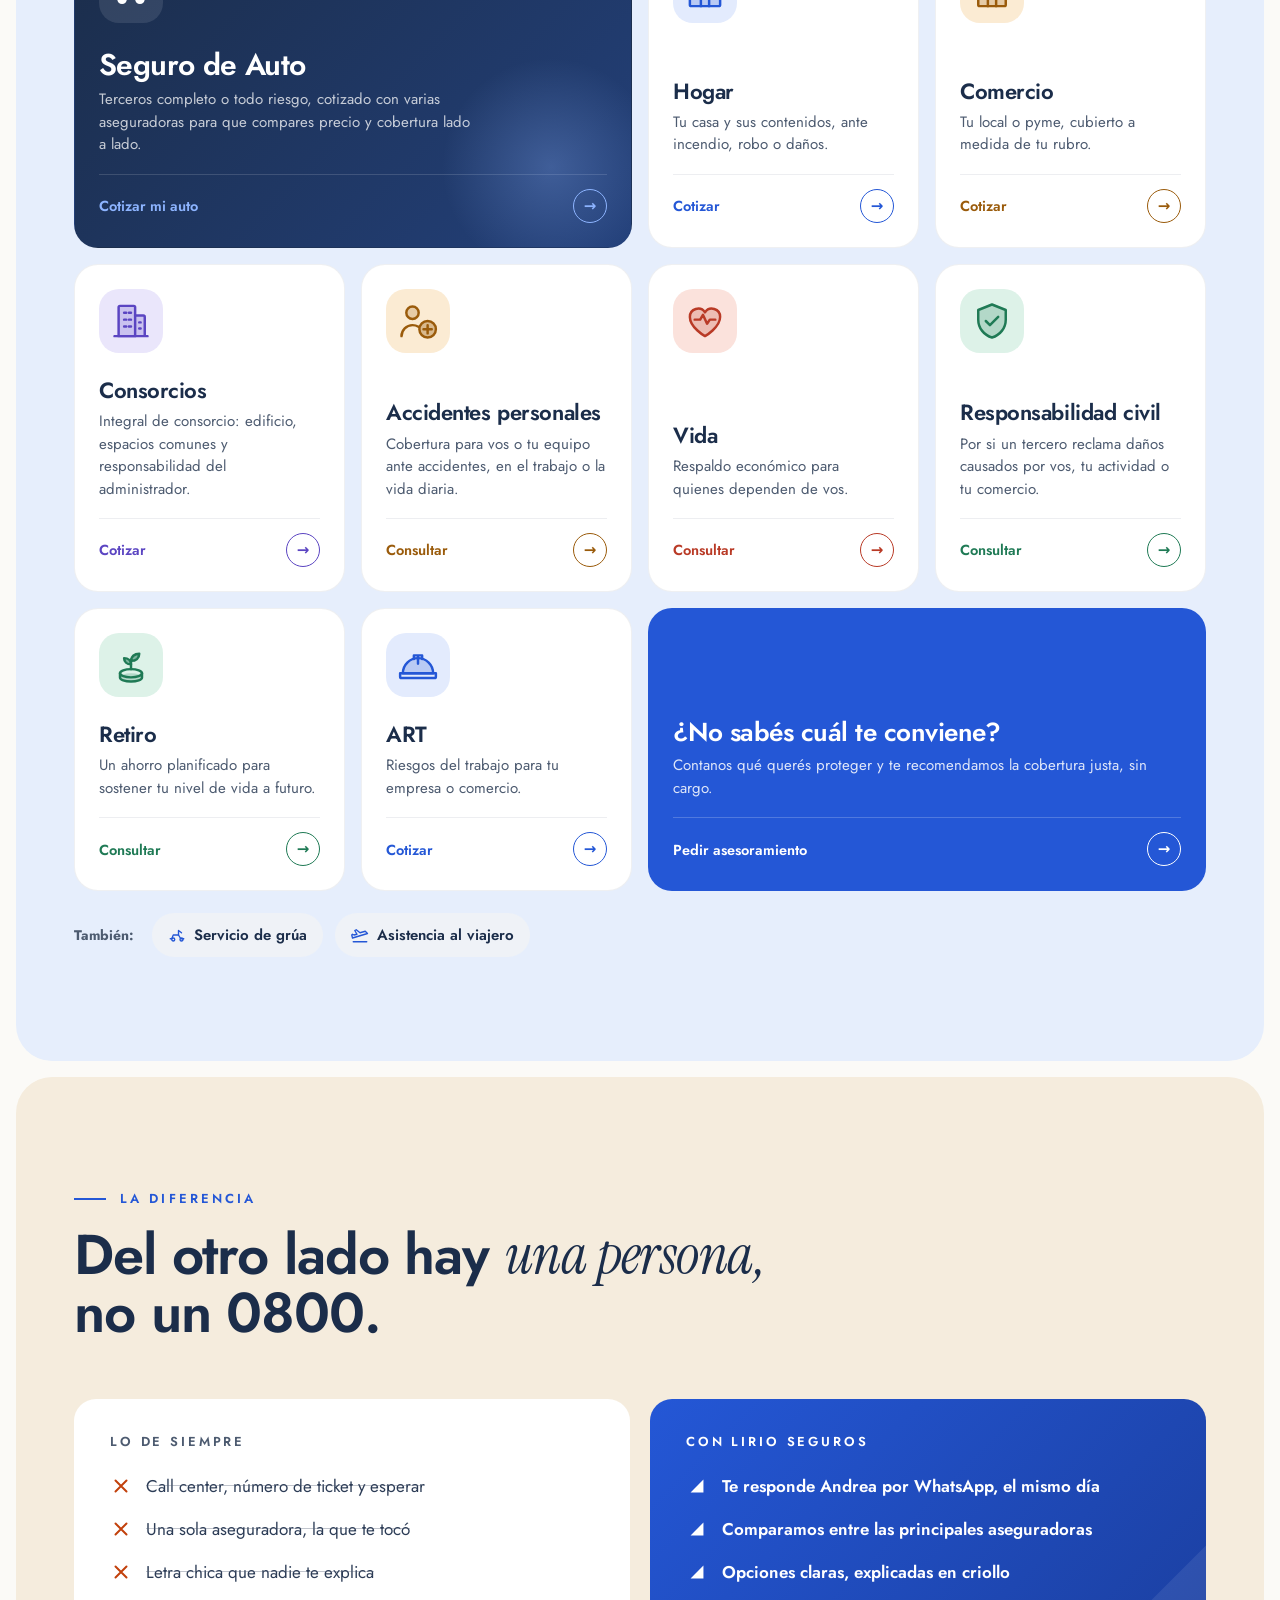
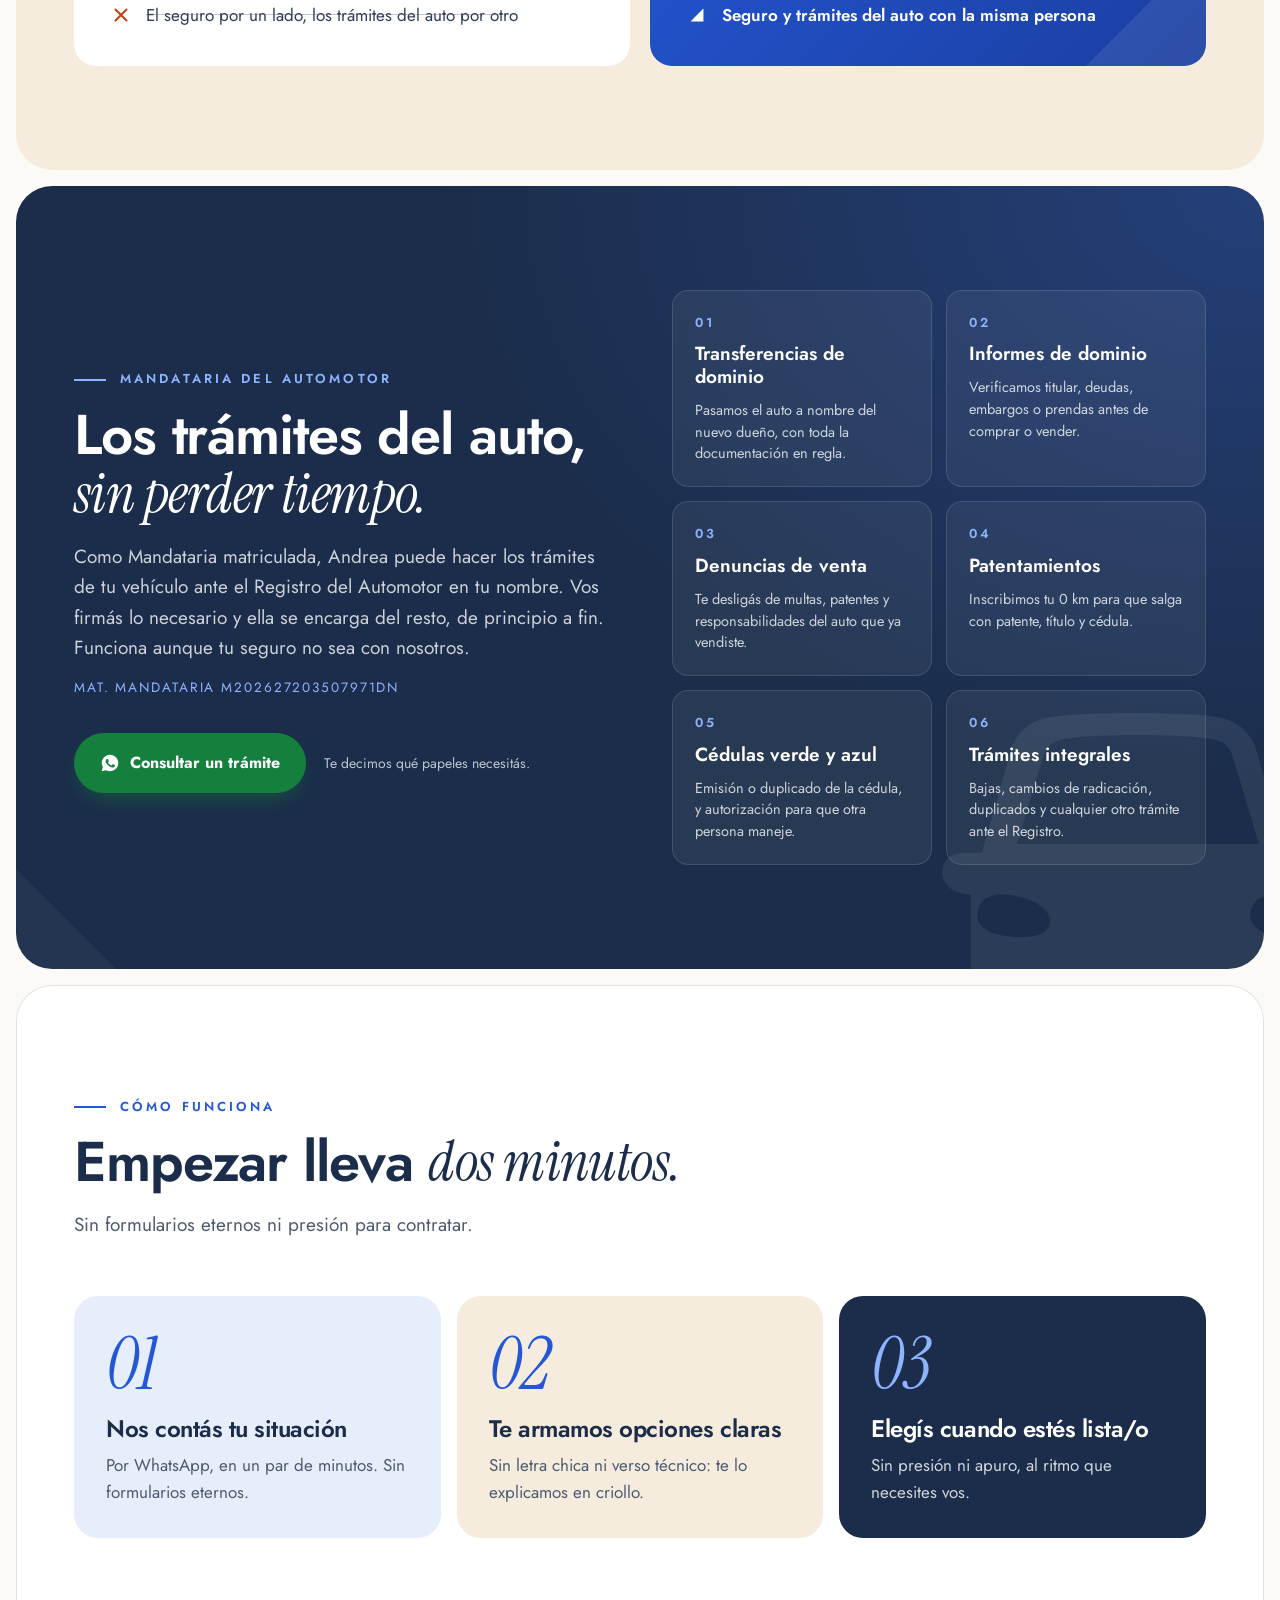
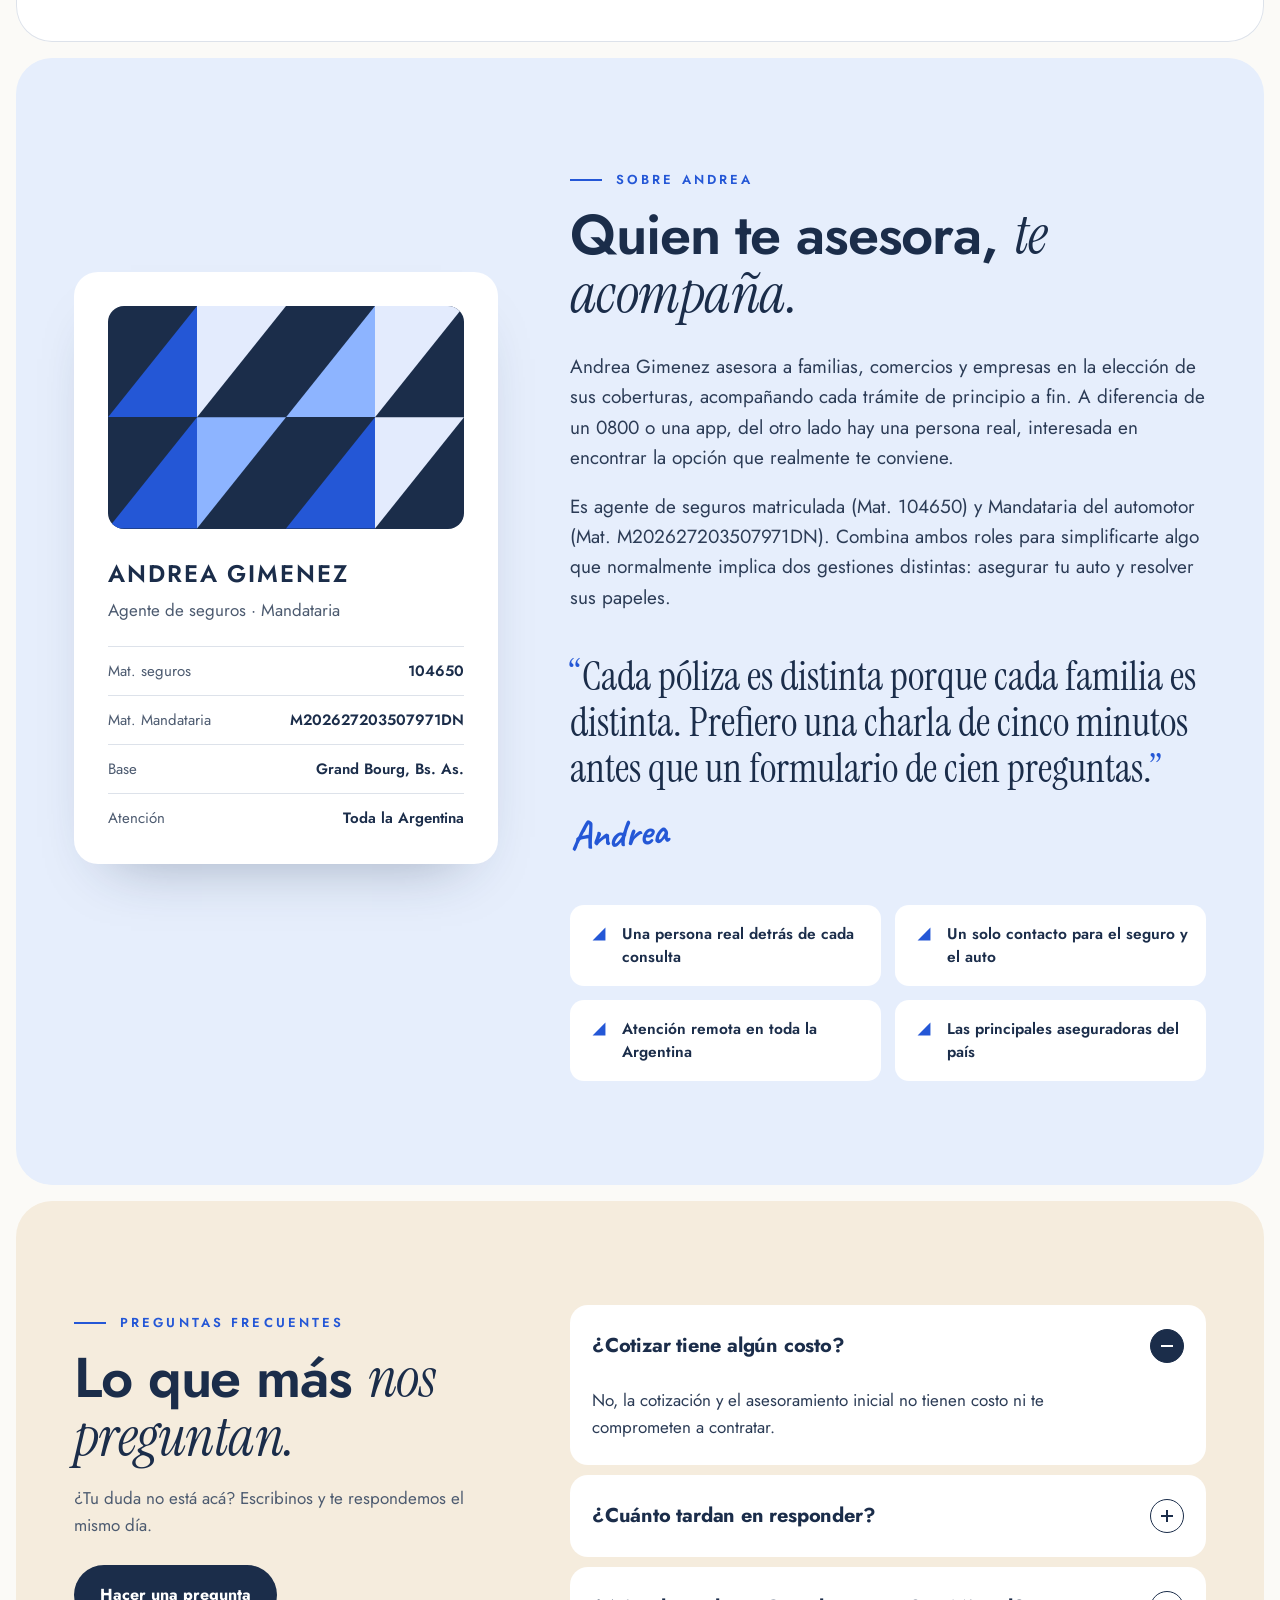
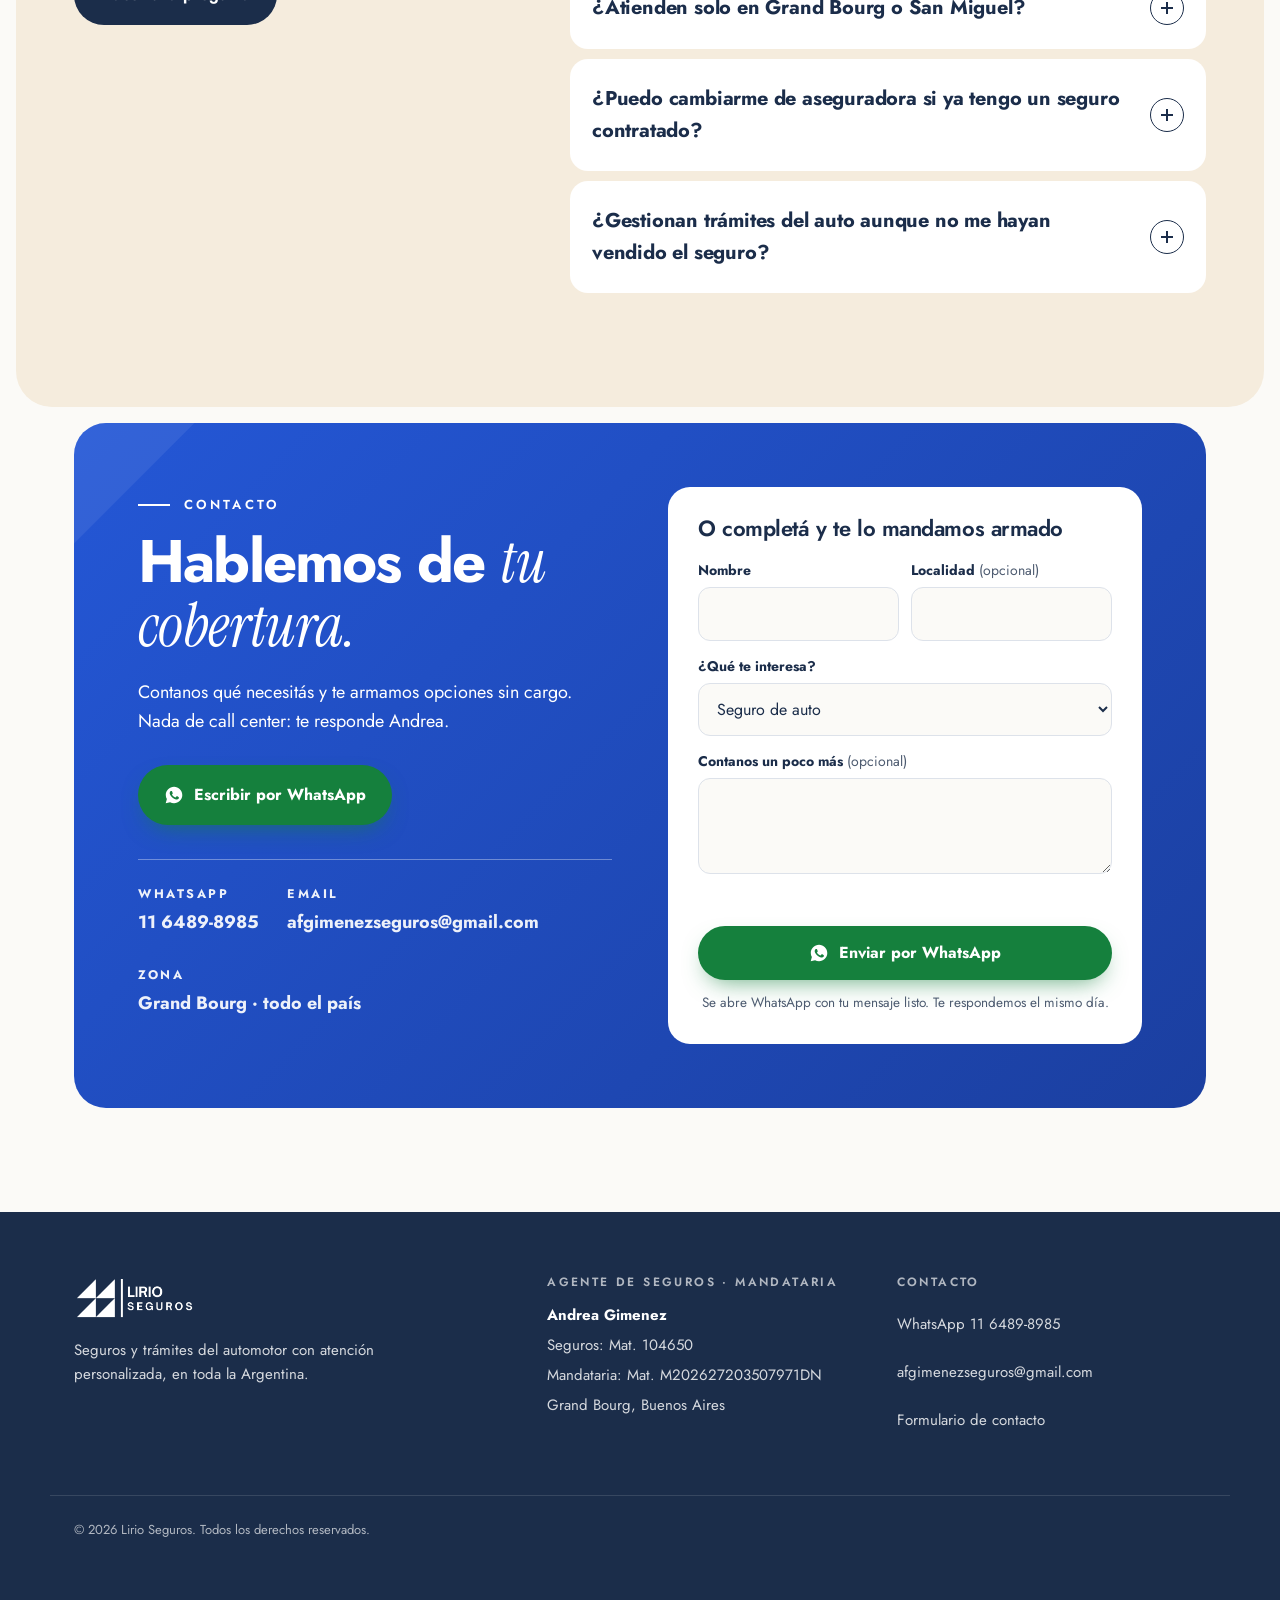
==== commit ccc9ba94: "Contacto: textos en blanco puro para mejor lectura y email alineado Co-Authored-By: Claude Opus 5.5 " ====
--- a/index.html
+++ b/index.html
@@ -255,9 +255,9 @@
   .cmp-old svg{color:#C2410C;}
   .cmp-new{background:linear-gradient(135deg,var(--iris) 0%,#1B3FA0 100%); color:#fff; position:relative; overflow:hidden;}
   .cmp-new::after{content:""; position:absolute; right:-40px; bottom:-40px; width:200px; height:200px; background:rgba(255,255,255,.08); clip-path:polygon(0 100%,100% 0,100% 100%);}
-  .cmp-new h3{color:#CFE0FF;}
+  .cmp-new h3{color:#fff;}
   .cmp-new li{font-weight:600;}
-  .cmp-new svg{color:#CFE0FF;}
+  .cmp-new svg{color:#fff;}
   @media (max-width:820px){ .compare-grid{grid-template-columns:1fr;} .cmp{padding:28px;} }
 
   /* ---------- Gestoría ---------- */
@@ -346,13 +346,13 @@
   .contact{padding-top:0;}
   .contact-box{background:linear-gradient(135deg,var(--iris) 0%,#1B3FA0 100%); color:#fff; border-radius:32px; padding:64px; display:grid; grid-template-columns:1fr 1fr; gap:56px; position:relative; overflow:hidden;}
   .contact-box::before{content:""; position:absolute; left:-60px; top:-60px; width:240px; height:240px; background:rgba(255,255,255,.07); clip-path:polygon(0 0,100% 0,0 100%);}
-  .contact-box .eyebrow{color:#CFE0FF;}
+  .contact-box .eyebrow{color:#fff;}
   .contact-box h2{font-size:clamp(36px,5vw,60px); font-weight:700; margin-top:14px; letter-spacing:-0.03em;}
-  .contact-box h2 em.s{color:#CFE0FF;}
-  .contact-box .lead{margin-top:20px; font-size:18px; color:rgba(255,255,255,.85);}
+  .contact-box h2 em.s{color:#fff;}
+  .contact-box .lead{margin-top:20px; font-size:18px; color:#fff;}
   .contact-box .btn-wa{margin-top:30px;}
-  .contact-detail{display:flex; gap:28px; flex-wrap:wrap; margin-top:34px; padding-top:24px; border-top:1px solid rgba(255,255,255,.2);}
-  .contact-detail div{font-family:var(--display); font-size:12.5px; text-transform:uppercase; letter-spacing:.2em; color:rgba(255,255,255,.75); font-weight:700;}
+  .contact-detail{display:flex; gap:28px; flex-wrap:wrap; margin-top:34px; padding-top:24px; border-top:1px solid rgba(255,255,255,.35);}
+  .contact-detail div{font-family:var(--display); font-size:12.5px; text-transform:uppercase; letter-spacing:.2em; color:#fff; opacity:.92; font-weight:700;}
   .contact-detail strong{overflow-wrap:anywhere; display:block; margin-top:4px; font-size:18px; text-transform:none; letter-spacing:0; color:#fff;}
   form{background:var(--white); color:var(--ink); border-radius:22px; padding:30px; position:relative;}
   form h3{font-size:22px; font-weight:600; margin-bottom:18px;}
@@ -374,7 +374,7 @@
   .footer-col h4{font-family:var(--display); font-weight:600; font-size:12px; letter-spacing:.2em; text-transform:uppercase; color:rgba(255,255,255,.66); margin-bottom:14px;}
   .footer-col a{text-decoration:none; display:inline-block; padding:9px 0;}
   .footer-col div{margin-bottom:0;}
-  .contact-detail strong a{display:inline-block; padding:8px 0;}
+  .contact-detail strong a{display:inline-block; padding:8px 0; margin:-8px 0;}
   section[id]{scroll-margin-top:84px;}
   .footer-col a:hover{color:#fff;}
   .footer-col div{margin-bottom:6px;}
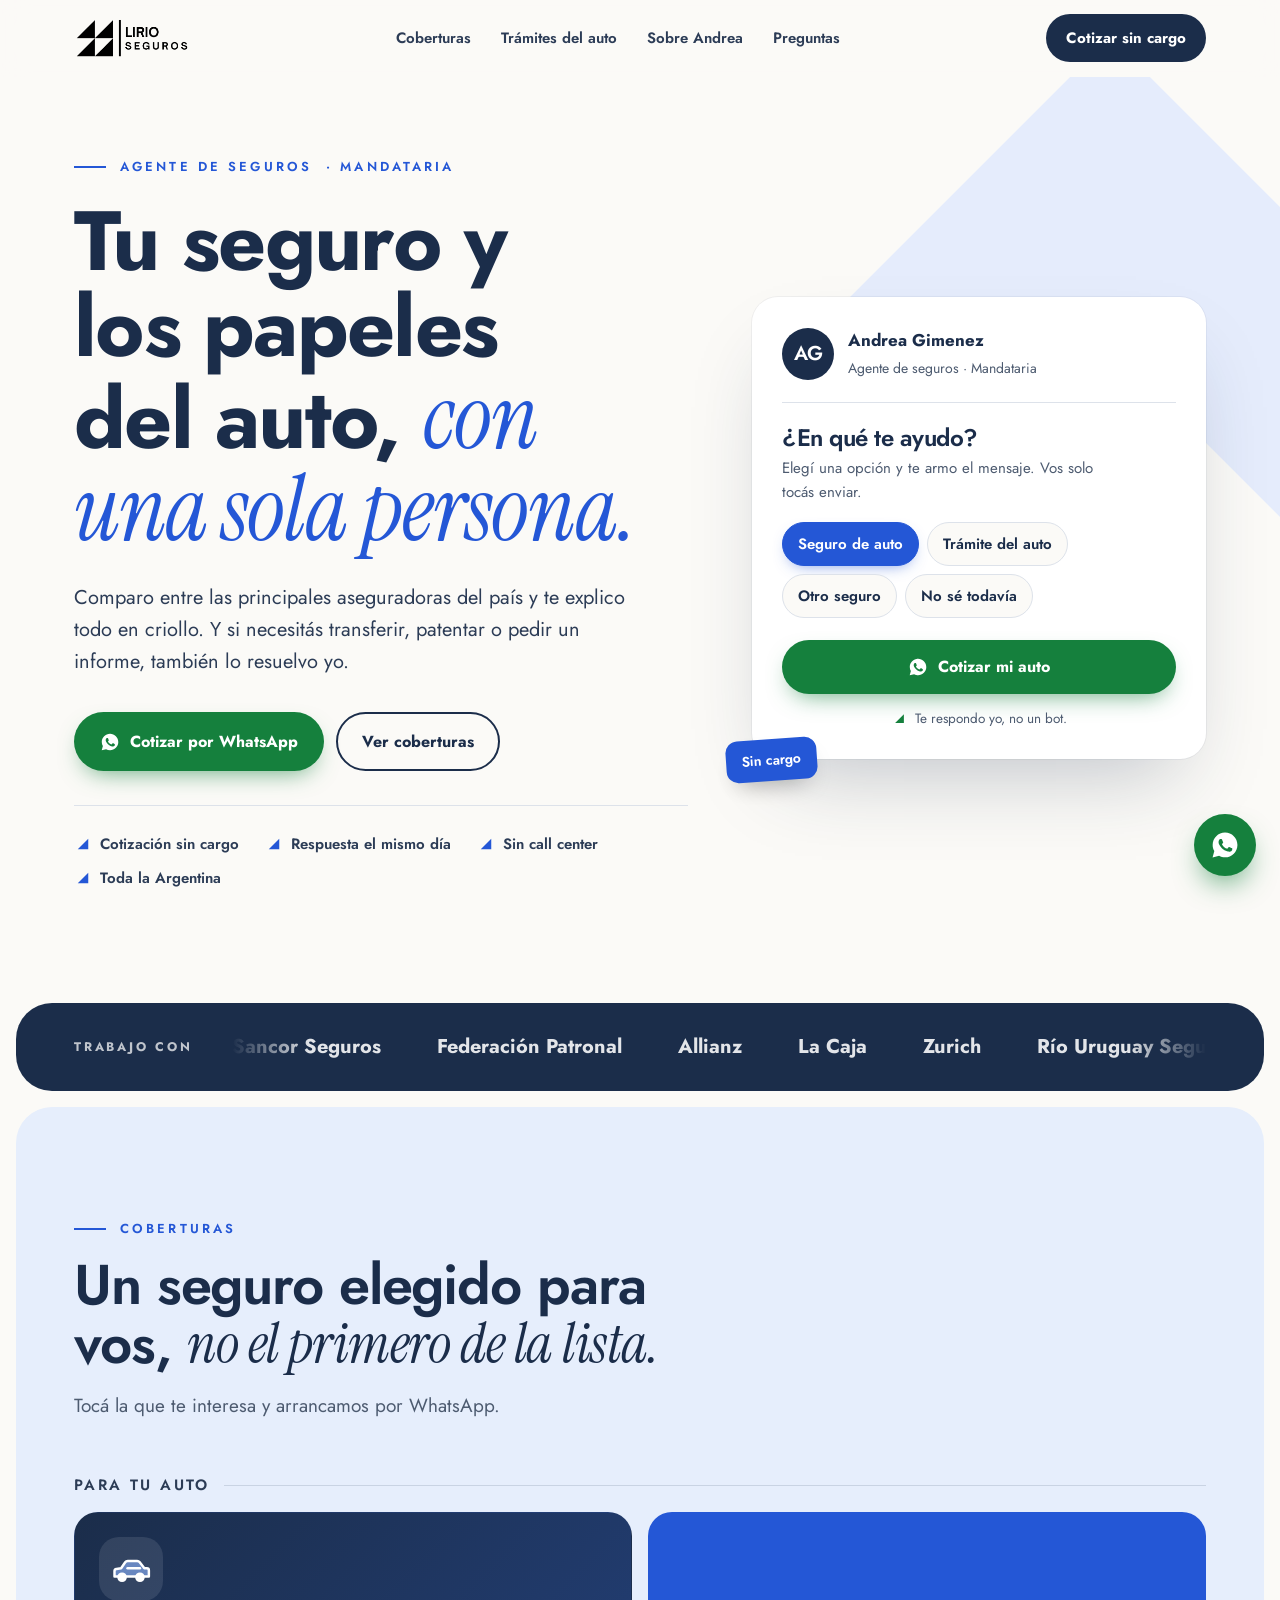
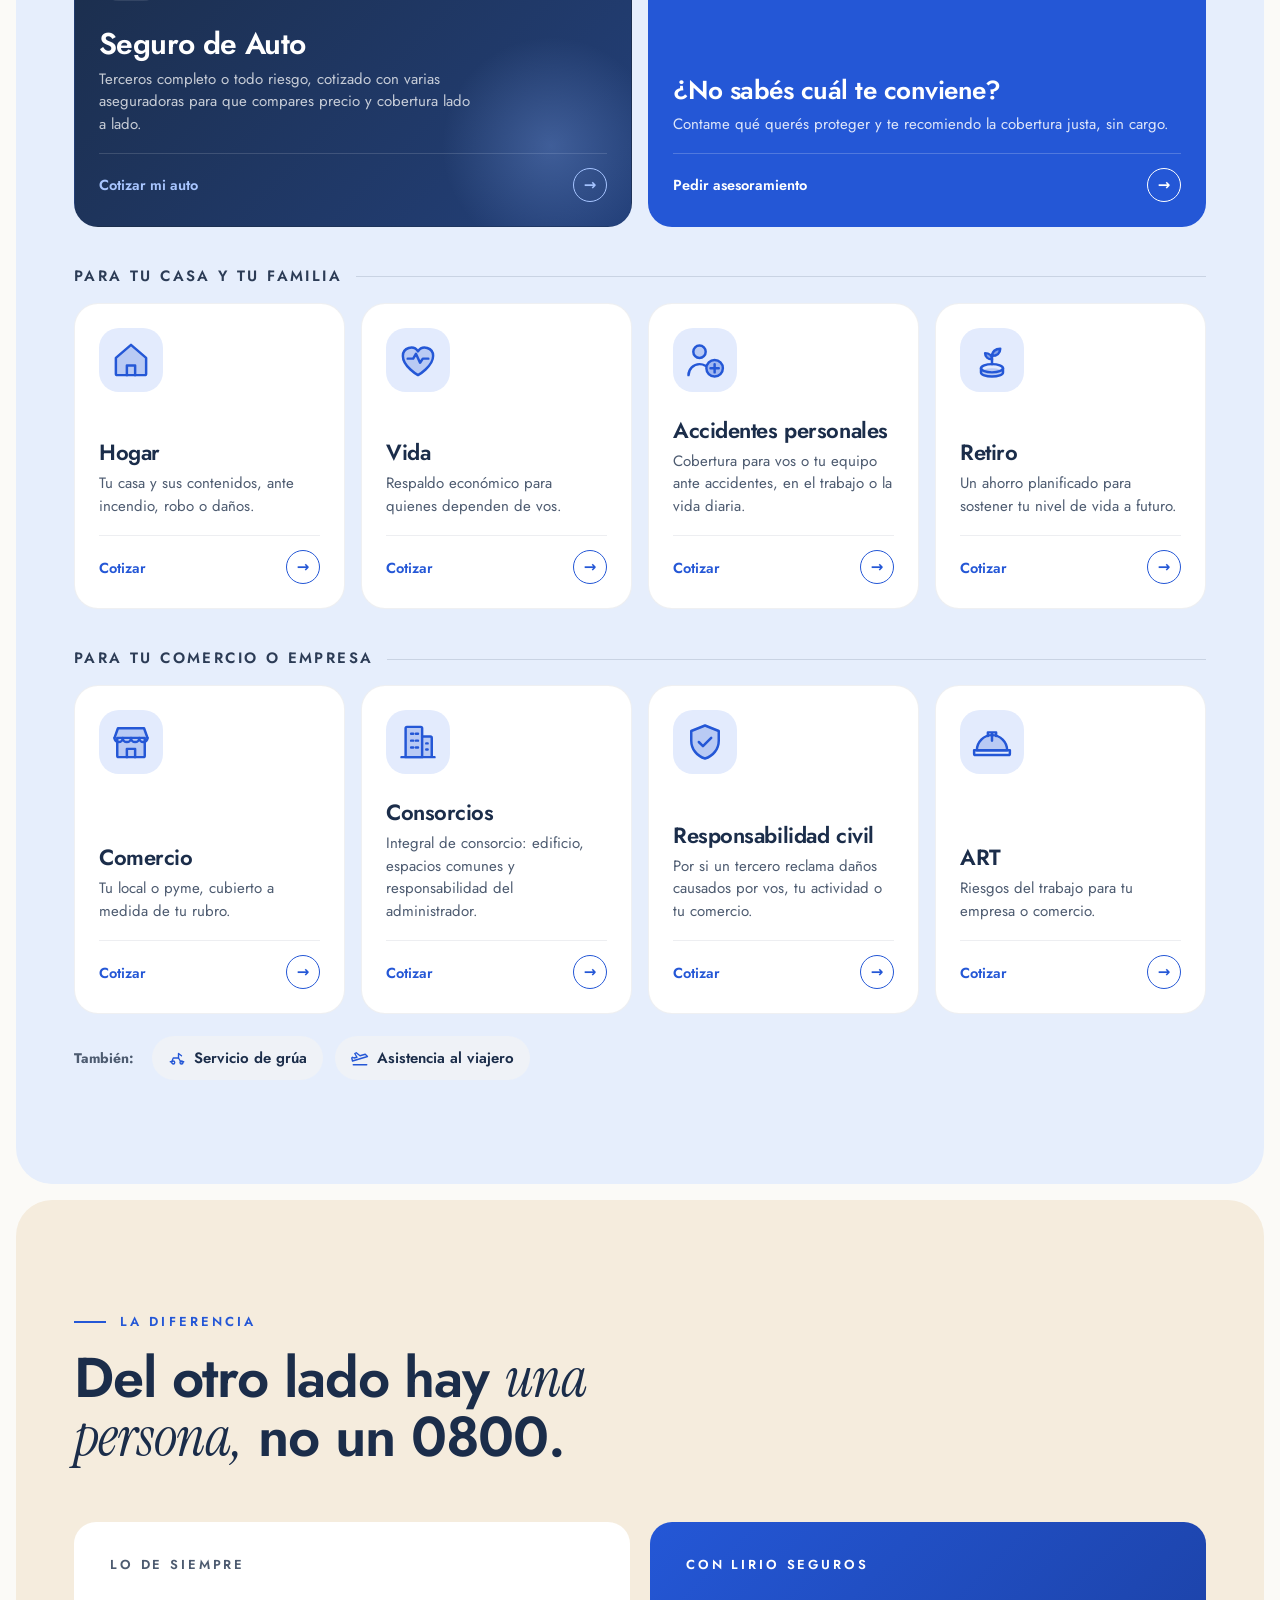
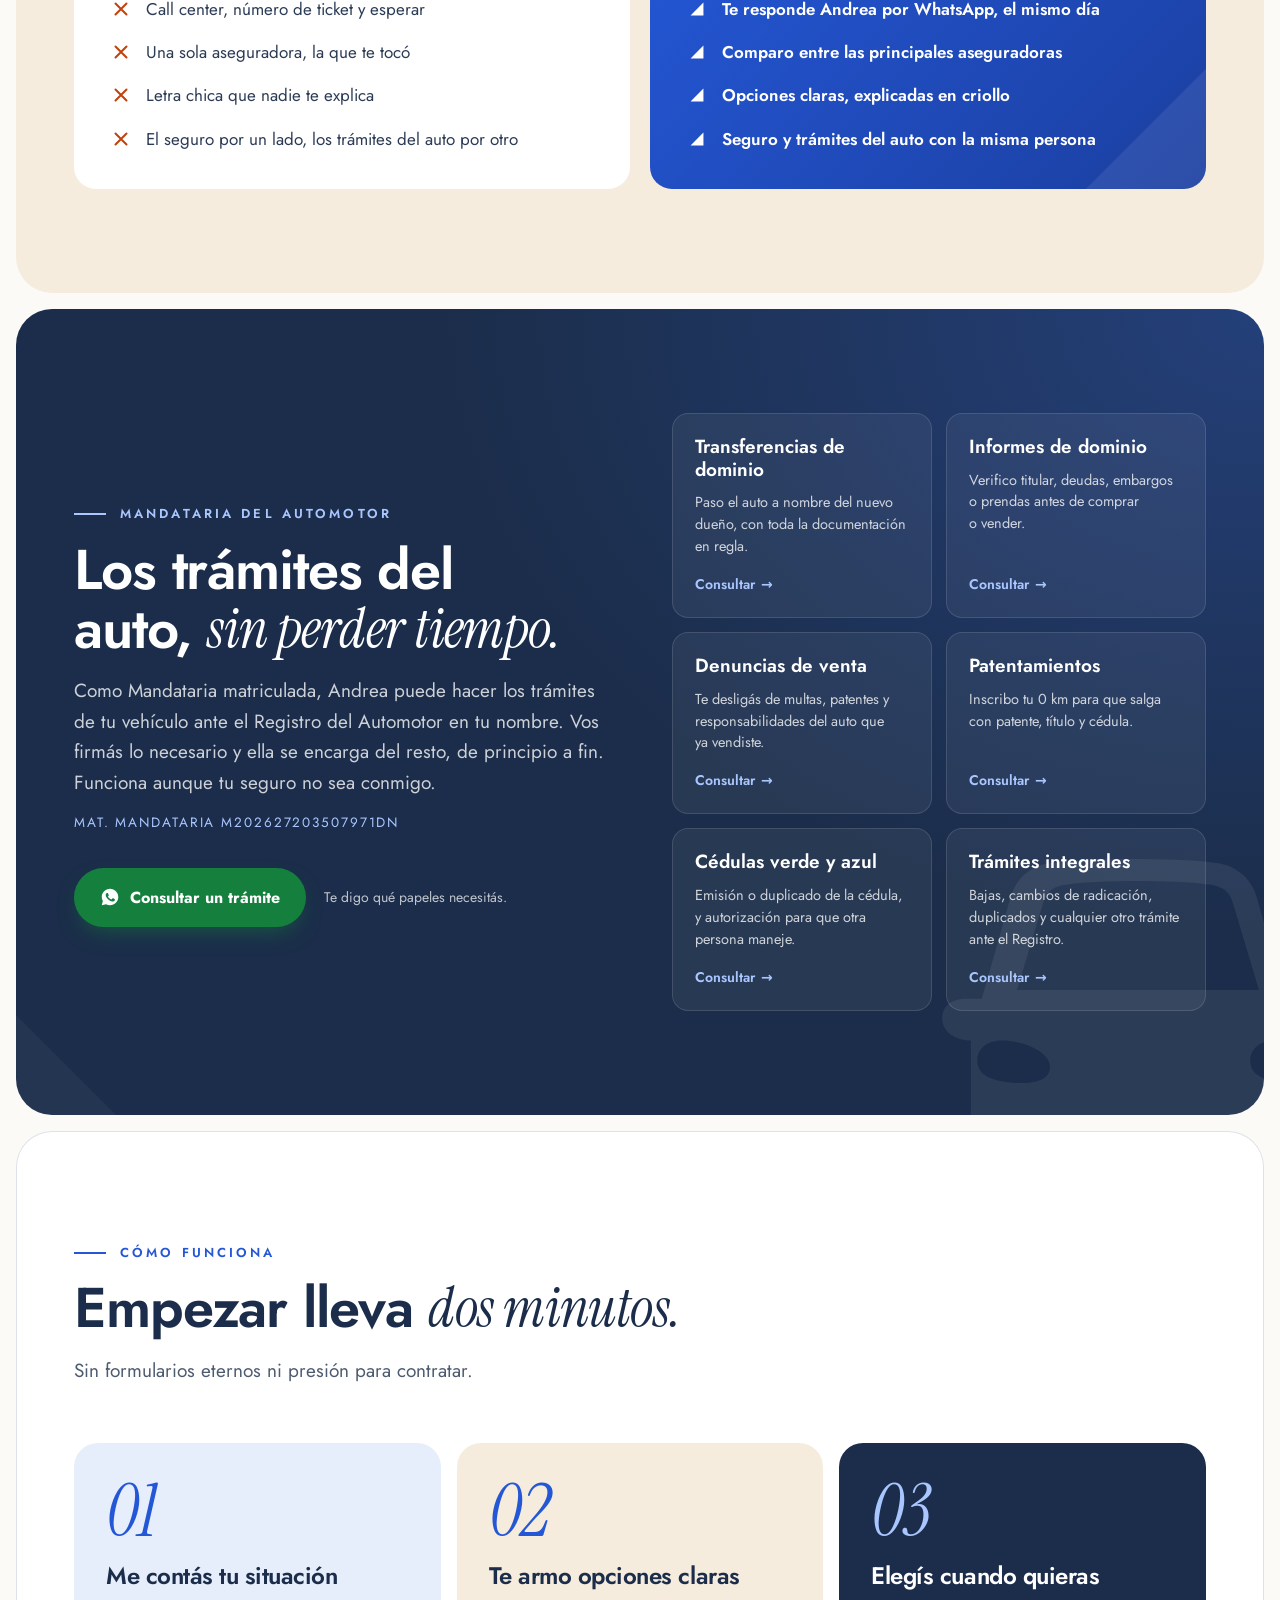
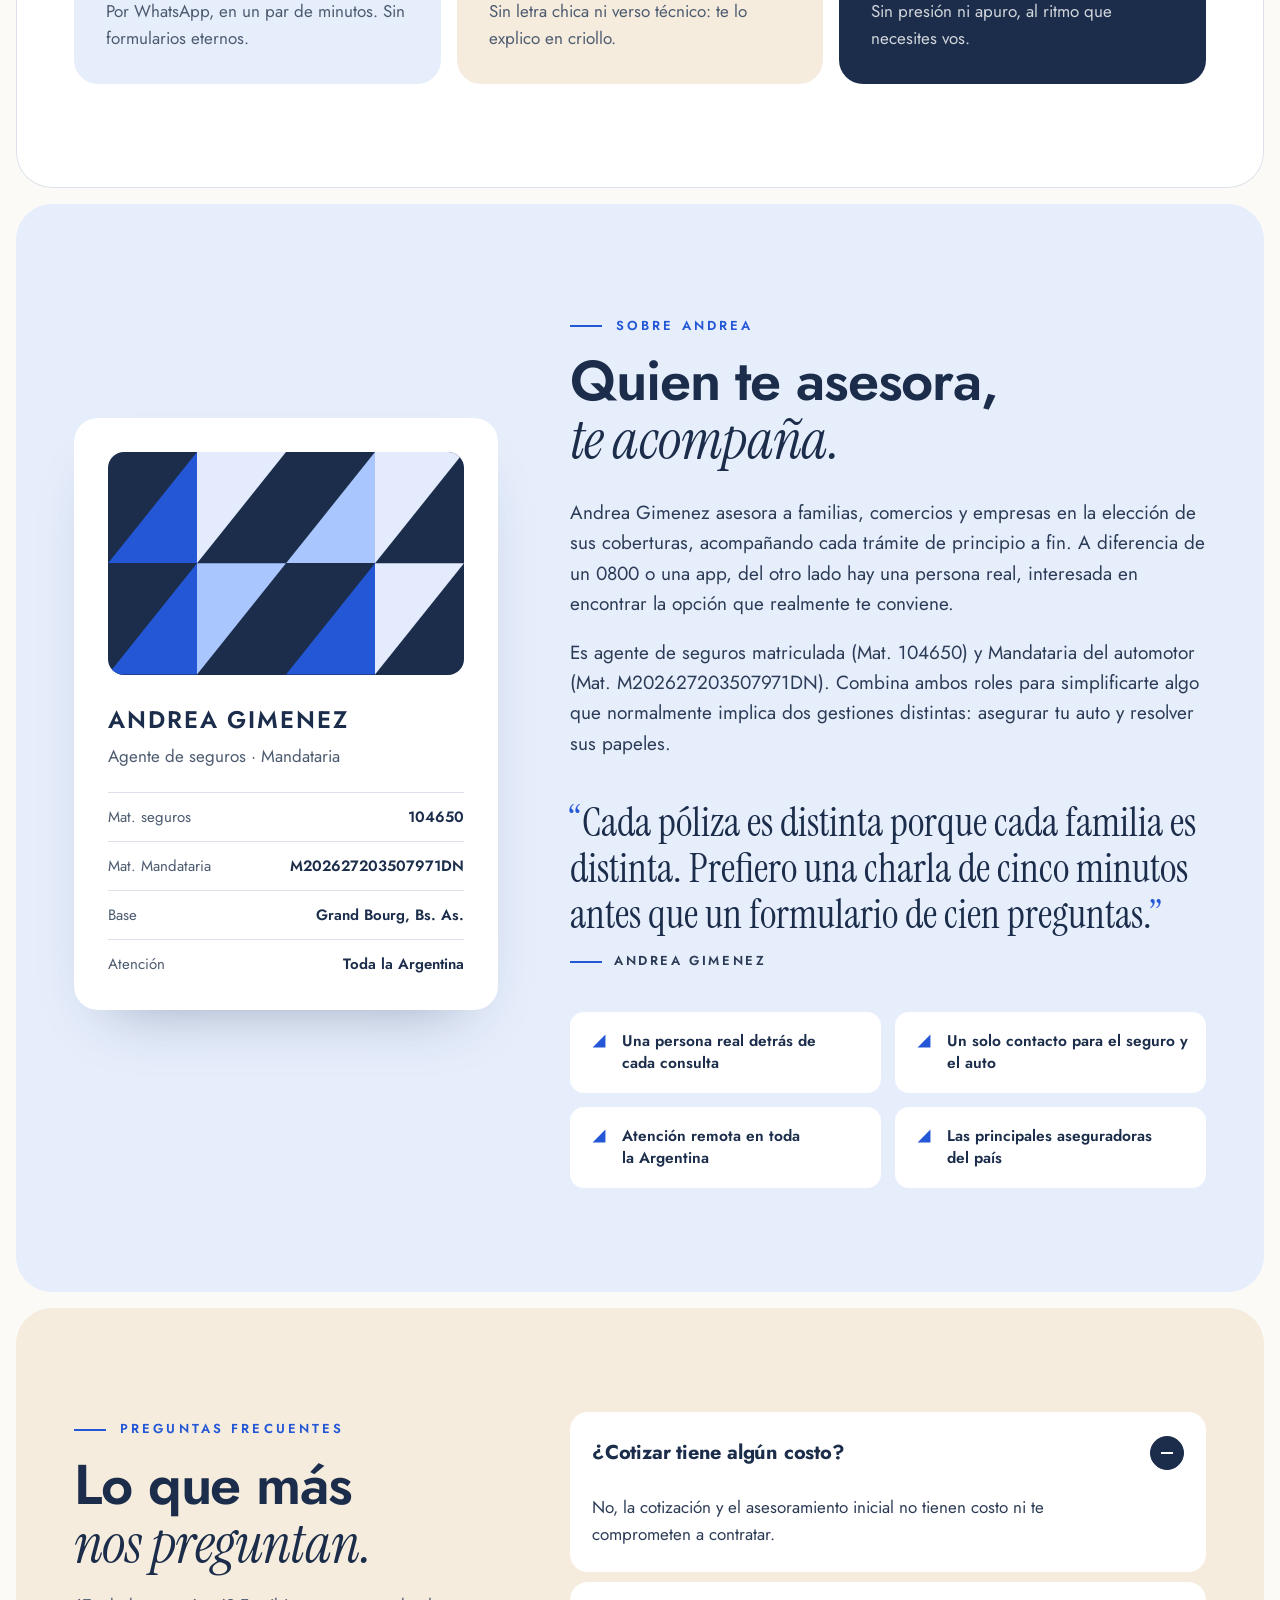
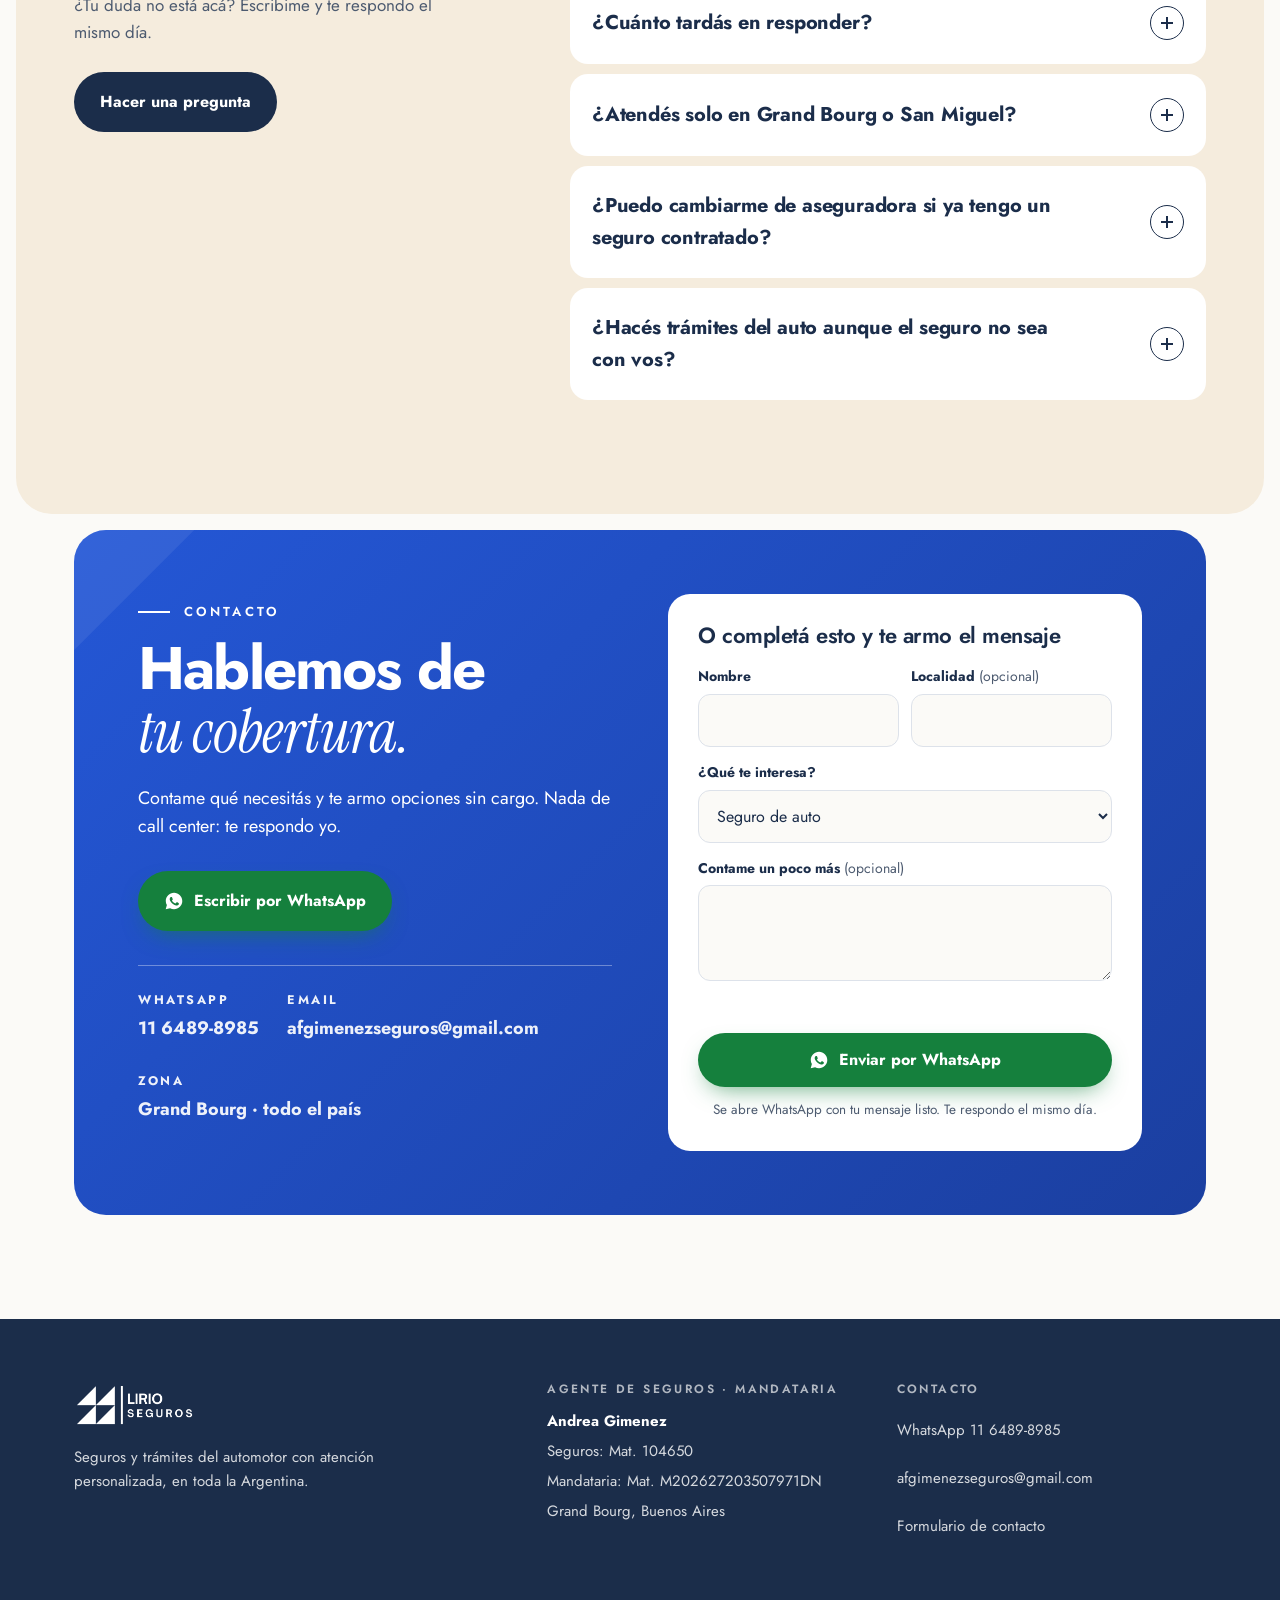
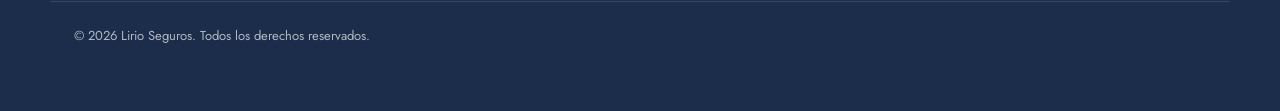
==== commit 7d9d5836: "Aplicar la revisión de diseño (critique): conversión, voz, robustez y menos adornos Conversión (dist" ====
--- a/index.html
+++ b/index.html
@@ -1,7 +1,8 @@
 <!DOCTYPE html>
-<html lang="es-AR">
+<html lang="es-AR" class="no-js">
 <head>
 <meta charset="UTF-8">
+<script>document.documentElement.classList.remove("no-js");</script>
 <meta name="viewport" content="width=device-width, initial-scale=1.0">
 <title>Web Lirio Seguros</title>
 <meta name="description" content="Andrea Gimenez, agente de seguros y Mandataria del automotor: seguros de auto, hogar, vida, comercio y consorcios, y trámites del auto en un mismo lugar. Atención personalizada, sin call center. Cotizá sin cargo.">
@@ -13,16 +14,16 @@
   "@type": "FAQPage",
   "mainEntity": [
     {"@type": "Question", "name": "¿Cotizar tiene algún costo?", "acceptedAnswer": {"@type": "Answer", "text": "No, la cotización y el asesoramiento inicial no tienen costo ni te comprometen a contratar."}},
-    {"@type": "Question", "name": "¿Cuánto tardan en responder?", "acceptedAnswer": {"@type": "Answer", "text": "Por WhatsApp, el mismo día. No hay call center ni ticket — te responde Andrea directamente."}},
-    {"@type": "Question", "name": "¿Atienden solo en Grand Bourg o San Miguel?", "acceptedAnswer": {"@type": "Answer", "text": "Atendemos en toda la Argentina, de forma remota. Grand Bourg es la base, pero la mayoría de las gestiones se resuelven por WhatsApp y trámites online."}},
-    {"@type": "Question", "name": "¿Puedo cambiarme de aseguradora si ya tengo un seguro contratado?", "acceptedAnswer": {"@type": "Answer", "text": "Sí, te ayudamos a comparar tu póliza actual y coordinar el cambio sin que queden días sin cobertura."}},
-    {"@type": "Question", "name": "¿Gestionan trámites del auto aunque no me hayan vendido el seguro?", "acceptedAnswer": {"@type": "Answer", "text": "Sí, la gestoría automotor funciona como servicio independiente del seguro."}}
+    {"@type": "Question", "name": "¿Cuánto tardás en responder?", "acceptedAnswer": {"@type": "Answer", "text": "Por WhatsApp, el mismo día. No hay call center ni ticket — te responde Andrea directamente."}},
+    {"@type": "Question", "name": "¿Atendés solo en Grand Bourg o San Miguel?", "acceptedAnswer": {"@type": "Answer", "text": "Atiendo en toda la Argentina, de forma remota. Grand Bourg es la base, pero la mayoría de las gestiones se resuelven por WhatsApp y trámites online."}},
+    {"@type": "Question", "name": "¿Puedo cambiarme de aseguradora si ya tengo un seguro contratado?", "acceptedAnswer": {"@type": "Answer", "text": "Sí, te ayudo a comparar tu póliza actual y coordinar el cambio sin que queden días sin cobertura."}},
+    {"@type": "Question", "name": "¿Hacés trámites del auto aunque el seguro no sea con vos?", "acceptedAnswer": {"@type": "Answer", "text": "Sí, la gestoría automotor funciona como servicio independiente del seguro."}}
   ]
 }
 </script>
 <link rel="preconnect" href="https://fonts.googleapis.com">
 <link rel="preconnect" href="https://fonts.gstatic.com" crossorigin>
-<link href="https://fonts.googleapis.com/css2?family=Jost:wght@400;500;600;700&family=Instrument+Serif:ital@0;1&family=Caveat:wght@600;700&display=swap" rel="stylesheet">
+<link href="https://fonts.googleapis.com/css2?family=Jost:wght@400;500;600;700&family=Instrument+Serif:ital@0;1&display=swap" rel="stylesheet">
 <link rel="icon" href="[data-uri]">
 <style>
   :root{
@@ -36,14 +37,13 @@
     --iris:#2457D6;
     --iris-dark:#1A44B0;
     --iris-tint:#E3EBFD;
-    --signal:#8DB4FF;
+    --signal:#A9C6FF;
     --wa:#15803D;
     --wa-dark:#116932;
     --radius:18px;
     --display:'Jost', system-ui, sans-serif;
     --serif:'Instrument Serif', Georgia, serif;
     --body:'Jost', system-ui, sans-serif;
-    --hand:'Caveat', cursive;
     --sky:#E6EEFC;
     --sand:#F5ECDD;
     --sand-2:#EBDDC6;
@@ -68,6 +68,16 @@
     html{scroll-behavior:auto;}
   }
 
+  ::selection{background:var(--iris); color:#fff;}
+  html{accent-color:var(--iris); caret-color:var(--iris);}
+  :focus-visible{outline:3px solid var(--iris); outline-offset:3px; border-radius:6px;}
+  .gestoria :focus-visible,.contact-box > div :focus-visible,.cov.feature:focus-visible,.cov-help:focus-visible,.site-footer :focus-visible,.insurers :focus-visible{outline-color:#fff;}
+  .skip{position:fixed; left:16px; top:-60px; z-index:100; background:var(--ink); color:#fff; padding:12px 18px; border-radius:12px; font-weight:600; text-decoration:none; transition:top .2s ease;}
+  .skip:focus{top:12px;}
+  .nw{white-space:nowrap;}
+  @media (max-width:440px){ .hero-copy > .eyebrow{font-size:11.5px; letter-spacing:.14em; gap:10px; white-space:nowrap;} .hero-copy > .eyebrow::before{width:20px;} }
+  p,li,summary{text-wrap:pretty;}
+  h1,h2,h3,h4{text-wrap:balance;}
   /* ---------- Buttons ---------- */
   .btn{display:inline-flex; align-items:center; justify-content:center; gap:10px; font-family:var(--body); font-weight:700; font-size:16px; text-decoration:none; padding:15px 24px; border-radius:999px; border:2px solid transparent; cursor:pointer; transition:transform .2s ease, background .2s ease, box-shadow .2s ease; white-space:nowrap;}
   .btn:hover{transform:translateY(-2px);}
@@ -84,9 +94,6 @@
 
   .eyebrow{display:inline-flex; align-items:center; gap:14px; font-family:var(--display); font-size:13px; font-weight:600; letter-spacing:.24em; text-transform:uppercase; color:var(--iris);}
   .eyebrow::before{content:""; width:32px; height:2px; background:currentColor;}
-  .hand{font-family:var(--hand); font-weight:700; color:var(--iris); line-height:1;}
-  .hand-note{display:inline-flex; align-items:flex-end; gap:6px; font-family:var(--hand); font-weight:700; font-size:26px; color:var(--iris); transform:rotate(-3deg); line-height:1;}
-  .hand-note svg{width:38px; height:30px; flex:none; transform:scaleY(-1); align-self:flex-start;}
   .section-head{max-width:720px; margin-bottom:56px;}
   .section-head h2{font-size:clamp(34px,5vw,56px); font-weight:600; margin-top:16px;}
   .section-head p{margin-top:18px; color:var(--muted); font-size:19px;}
@@ -142,7 +149,7 @@
   .quote-card{position:relative; background:var(--white); border-radius:26px; padding:30px; box-shadow:0 40px 80px -30px rgba(27,45,74,.28), 0 0 0 1px rgba(27,45,74,.05);}
   .quote-card-top{display:flex; align-items:center; gap:14px; padding-bottom:20px; border-bottom:1px solid var(--line);}
   .avatar{width:52px; height:52px; border-radius:50%; background:var(--ink); color:#fff; display:grid; place-items:center; font-family:var(--display); font-weight:600; font-size:20px; position:relative; flex:none;}
-  .avatar::after{content:""; position:absolute; right:1px; bottom:1px; width:13px; height:13px; border-radius:50%; background:var(--wa); border:2.5px solid #fff;}
+  
   .quote-card-top strong{display:block; font-size:17px;}
   .quote-card-top span{font-size:14px; color:var(--muted);}
   .quote-card h2{font-size:24px; font-weight:600; margin:22px 0 6px;}
@@ -181,13 +188,8 @@
   /* ---------- Coverage ---------- */
   .cov-grid{display:grid; grid-template-columns:repeat(4,1fr); gap:16px;}
   .cov{--acc:var(--iris); --tint:var(--iris-tint); position:relative; display:flex; flex-direction:column; min-height:270px; padding:24px; background:var(--white); border:1.5px solid rgba(27,45,74,.07); border-radius:24px; text-decoration:none; transition:transform .3s ease, box-shadow .3s ease, border-color .3s ease, opacity .8s ease;}
-  .c-blue{--acc:#2457D6; --tint:#E3EBFD;}
-  .c-amber{--acc:#9A5B0B; --tint:#FBEBD3;}
-  .c-violet{--acc:#5B45C2; --tint:#EAE6FB;}
-  .c-coral{--acc:#B93A26; --tint:#FBE2DC;}
-  .c-green{--acc:#1F7A55; --tint:#DDF2E8;}
   .cov:hover,.cov.is-active{transform:translateY(-6px); border-color:var(--acc); box-shadow:0 28px 50px -30px rgba(27,45,74,.45);}
-  .cov-icon{width:64px; height:64px; border-radius:20px; background:var(--tint); color:var(--acc); display:grid; place-items:center; transition:transform .45s cubic-bezier(.3,1.6,.5,1);}
+  .cov-icon{width:64px; height:64px; border-radius:20px; background:var(--tint); color:var(--acc); display:grid; place-items:center; transition:transform .45s cubic-bezier(.2,.8,.2,1);}
   .cov-icon svg{width:44px; height:44px; overflow:visible; fill:none; stroke:currentColor; stroke-width:1.8; stroke-linecap:round; stroke-linejoin:round; transform-origin:50% 60%;}
   .cov-icon .d{fill:currentColor; stroke:none; opacity:.22;}
   .cov-icon .ic-s{stroke-dasharray:40; stroke-dashoffset:0;}
@@ -202,15 +204,18 @@
   @keyframes draw{from{stroke-dashoffset:40}to{stroke-dashoffset:0}}
   @keyframes grow{0%,100%{transform:none}45%{transform:translateY(-4px) scale(1.1)}}
   @keyframes pop{0%,100%{transform:none}40%{transform:translateY(-4px)}}
-  .cov h3{font-size:22px; font-weight:600; margin-top:auto; padding-top:26px;}
+  .cov-label{grid-column:1/-1; display:flex; align-items:center; gap:14px; margin:26px 0 2px; font-size:15px; font-weight:600; letter-spacing:.16em; text-transform:uppercase; color:var(--ink-2);}
+  .cov-label:first-child{margin-top:0;}
+  .cov-label::after{content:""; flex:1; height:1px; background:rgba(27,45,74,.14);}
+  .cov h4{font-family:var(--display); letter-spacing:-0.02em; line-height:1.1; margin:0; font-size:22px; font-weight:600; margin-top:auto; padding-top:26px;}
   .cov p{margin-top:8px; font-size:15px; color:var(--muted); line-height:1.5;}
   .cov .go{display:flex; justify-content:space-between; align-items:center; gap:12px; margin-top:18px; padding-top:14px; border-top:1px solid rgba(27,45,74,.08); font-size:14.5px; font-weight:600; color:var(--acc);}
   .cov .go span{flex:none; width:34px; height:34px; border-radius:50%; border:1.5px solid currentColor; display:grid; place-items:center; font-size:15px; transition:background .25s, color .25s, transform .25s;}
   .cov:hover .go span,.cov.is-active .go span{background:var(--acc); border-color:var(--acc); color:#fff; transform:rotate(-45deg);}
-  .cov.feature{--acc:#8DB4FF; --tint:rgba(255,255,255,.1); grid-column:span 2; background:linear-gradient(135deg,var(--ink) 0%,#23407A 100%); color:#fff; border-color:transparent; overflow:hidden;}
+  .cov.feature{--acc:#A9C6FF; --tint:rgba(255,255,255,.1); grid-column:span 2; background:linear-gradient(135deg,var(--ink) 0%,#23407A 100%); color:#fff; border-color:transparent; overflow:hidden;}
   .cov.feature .cov-icon{color:#fff;}
   .cov.feature .cov-icon .d{fill:#8DB4FF; opacity:.6;}
-  .cov.feature h3{font-size:30px;}
+  .cov.feature h4{font-size:30px;}
   .cov.feature p{color:rgba(255,255,255,.75); max-width:380px;}
   .cov.feature .go{border-top-color:rgba(255,255,255,.14);}
   .cov.feature:hover .go span,.cov.feature.is-active .go span{color:var(--ink);}
@@ -220,7 +225,7 @@
   .cov-help p{color:rgba(255,255,255,.85);}
   .cov-help .go{border-top-color:rgba(255,255,255,.2);}
   .cov-help:hover .go span,.cov-help.is-active .go span{color:var(--iris);}
-  .cov-help h3{padding-top:0; font-size:26px;}
+  .cov-help h4{padding-top:0; font-size:26px;}
   .extras{display:flex; flex-wrap:wrap; gap:12px; margin-top:22px; align-items:center;}
   .extras .lbl{font-size:14px; font-weight:700; color:var(--muted); margin-right:6px;}
   .chip{display:inline-flex; align-items:center; gap:8px; padding:10px 16px; border-radius:999px; background:var(--paper-2); font-size:15px; font-weight:600;}
@@ -232,13 +237,14 @@
     .cov{min-height:0; padding:18px; display:grid; grid-template-columns:56px 1fr; column-gap:16px; align-items:start;}
     .cov-icon{width:56px; height:56px; border-radius:16px; grid-row:span 3;}
     .cov-icon svg{width:38px; height:38px;}
-    .cov h3{padding-top:2px; font-size:20px;}
+    .cov h4{padding-top:2px; font-size:20px;}
+    .cov-label{margin-top:18px; font-size:13px;}
     .cov p{margin-top:4px;}
     .cov .go{margin-top:12px; padding-top:10px;}
     .cov .go span{width:30px; height:30px;}
-    .cov.feature h3{font-size:24px;}
+    .cov.feature h4{font-size:24px;}
     .cov-help{display:flex;}
-    .cov-help h3{font-size:22px;}
+    .cov-help h4{font-size:22px;}
   }
 
   /* ---------- Compare ---------- */
@@ -251,7 +257,7 @@
   .cmp li svg{width:22px; height:22px; flex:none; margin-top:2px;}
   .cmp-old{background:var(--white); color:var(--muted);}
   .cmp-old h3{color:var(--muted);}
-  .cmp-old li{text-decoration:line-through; text-decoration-color:rgba(77,91,112,.35); color:var(--ink-2);}
+  .cmp-old li{color:var(--ink-2);}
   .cmp-old svg{color:#C2410C;}
   .cmp-new{background:linear-gradient(135deg,var(--iris) 0%,#1B3FA0 100%); color:#fff; position:relative; overflow:hidden;}
   .cmp-new::after{content:""; position:absolute; right:-40px; bottom:-40px; width:200px; height:200px; background:rgba(255,255,255,.08); clip-path:polygon(0 100%,100% 0,100% 100%);}
@@ -267,7 +273,12 @@
   .gestoria .section-head p.mat-line{margin-top:14px; font-family:var(--display); font-size:13.5px; letter-spacing:.14em; text-transform:uppercase; color:var(--signal);}
   .g-grid{display:grid; grid-template-columns:1fr 1fr; gap:64px; align-items:center;}
   .g-list{list-style:none; padding:0; margin:0; display:grid; grid-template-columns:1fr 1fr; gap:14px;}
-  .g-list li{background:rgba(255,255,255,.06); border:1px solid rgba(255,255,255,.12); border-radius:16px; padding:22px; display:flex; flex-direction:column; gap:10px;}
+  .g-list li{background:rgba(255,255,255,.06); border:1px solid rgba(255,255,255,.12); border-radius:16px; padding:0;}
+  .g-list li a{display:flex; flex-direction:column; gap:10px; height:100%; padding:22px; color:inherit; text-decoration:none; border-radius:16px;}
+  .g-list .g-go{margin-top:auto; padding-top:6px; font-style:normal; font-size:14px; font-weight:600; color:var(--signal); display:flex; align-items:center; gap:6px;}
+  .g-list .g-go i{font-style:normal; transition:transform .25s ease;}
+  .g-list li:hover .g-go i,.g-list li:focus-within .g-go i{transform:translateX(4px);}
+  .g-list li:hover{border-color:rgba(141,180,255,.5);}
   .g-list li strong{font-family:var(--display); font-weight:600; font-size:19px; line-height:1.2;}
   .g-list li span{font-size:14.5px; line-height:1.5; color:rgba(255,255,255,.78);}
   .g-list li b{font-family:var(--display); font-weight:600; font-size:13px; color:var(--signal); letter-spacing:.2em;}
@@ -318,7 +329,8 @@
   .big-quote p{font-family:var(--serif); font-size:clamp(28px,3.6vw,40px); line-height:1.15; color:var(--ink); margin:0 !important;}
   .big-quote p::before{content:"“"; color:var(--iris);}
   .big-quote p::after{content:"”"; color:var(--iris);}
-  .big-quote footer{margin-top:10px; font-family:var(--hand); font-weight:700; font-size:40px; color:var(--iris); background:none; padding:0; transform:rotate(-3deg); display:inline-block;}
+  .big-quote footer{margin-top:14px; font-family:var(--display); font-weight:600; font-size:13px; letter-spacing:.2em; text-transform:uppercase; color:var(--ink-2); background:none; padding:0; display:flex; align-items:center; gap:12px;}
+  .big-quote footer::before{content:""; width:32px; height:2px; background:var(--iris);}
   .trust{list-style:none; padding:0; margin:40px 0 0; display:grid; grid-template-columns:1fr 1fr; gap:14px;}
   .trust li{display:flex; gap:12px; align-items:flex-start; background:var(--white); border-radius:14px; padding:18px; font-weight:600; font-size:15.5px; line-height:1.45;}
   .trust svg{width:22px; height:22px; color:var(--iris); flex:none;}
@@ -383,7 +395,7 @@
   @media (min-width:901px){ .site-footer{padding-bottom:64px;} }
 
   /* ---------- Floating / sticky CTA ---------- */
-  .floating-cta{position:fixed; right:24px; bottom:24px; z-index:60; width:62px; height:62px; border-radius:50%; background:var(--wa); color:#fff; display:grid; place-items:center; box-shadow:0 14px 30px -10px rgba(21,128,61,.8); animation:pulse 2.6s infinite; text-decoration:none;}
+  .floating-cta{position:fixed; right:24px; bottom:24px; z-index:60; width:62px; height:62px; border-radius:50%; background:var(--wa); color:#fff; display:grid; place-items:center; box-shadow:0 14px 30px -10px rgba(21,128,61,.8); animation:pulse 2.6s 3; text-decoration:none;}
   .floating-cta svg{width:30px; height:30px;}
   @keyframes pulse{0%{box-shadow:0 14px 30px -10px rgba(21,128,61,.8),0 0 0 0 rgba(21,128,61,.45);}70%{box-shadow:0 14px 30px -10px rgba(21,128,61,.8),0 0 0 16px rgba(21,128,61,0);}100%{box-shadow:0 14px 30px -10px rgba(21,128,61,.8),0 0 0 0 rgba(21,128,61,0);}}
   .chat-bubble{position:fixed; right:24px; bottom:100px; z-index:60; max-width:270px; background:#fff; border-radius:16px 16px 4px 16px; padding:16px 36px 16px 18px; font-size:14.5px; box-shadow:0 20px 40px -16px rgba(27,45,74,.35); opacity:0; transform:translateY(10px); pointer-events:none; transition:all .35s ease;}
@@ -408,17 +420,9 @@
   .hero-copy > :not(h1){opacity:0; animation:fadeUp .8s ease forwards; animation-delay:.9s;}
   .hero-copy > .eyebrow{animation-delay:.05s;}
   .hero-copy > .hero-actions{animation-delay:1.05s;}
-  .hero-copy > .hand-note{animation-delay:1.3s;}
   .hero-copy > .proof{animation-delay:1.45s;}
   @keyframes fadeUp{from{opacity:0; transform:translateY(16px);}to{opacity:1; transform:none;}}
   /* Triángulos del fondo flotando */
-  .hero-art{animation:drift 12s ease-in-out infinite alternate;}
-  @keyframes drift{from{translate:0 0; rotate:0deg;}to{translate:18px -22px; rotate:3deg;}}
-  .quote-card{animation:floaty 6s ease-in-out infinite;}
-  @keyframes floaty{0%,100%{translate:0 0;}50%{translate:0 -8px;}}
-  @media (max-width:980px), (hover:none){ .quote-card{animation:none;} }
-  .badge-float{animation:wobble 3.5s ease-in-out infinite;}
-  @keyframes wobble{0%,100%{rotate:0deg;}50%{rotate:5deg;}}
   /* Línea de las etiquetas que se dibuja */
   .reveal .eyebrow::before,.section-head.reveal .eyebrow::before{width:0; transition:width .8s .3s ease;}
   .reveal.is-visible .eyebrow::before{width:32px;}
@@ -443,6 +447,7 @@
   <symbol id="i-x" viewBox="0 0 24 24"><path fill="none" stroke="currentColor" stroke-width="2.2" stroke-linecap="round" d="M6 6l12 12M18 6L6 18"/></symbol>
 </svg>
 
+<a class="skip" href="#top">Saltar al contenido</a>
 <header id="siteHeader">
   <div class="wrap header-inner">
     <a href="#top" class="brand"><img src="[data-uri]" alt="Lirio Seguros"></a>
@@ -453,7 +458,7 @@
       <a href="#preguntas">Preguntas</a>
     </nav>
     <div class="header-cta">
-      <a class="btn btn-ink btn-sm" href="#contacto">Cotizar sin cargo</a>
+      <a class="btn btn-ink btn-sm" data-wa="¡Hola Andrea! Quiero cotizar un seguro." href="https://wa.me/5491164898985" target="_blank" rel="noopener">Cotizar sin cargo</a>
       <button class="mobile-toggle" id="mobileToggle" aria-label="Abrir menú" aria-expanded="false" aria-controls="mobileNav"><span></span></button>
     </div>
   </div>
@@ -473,14 +478,13 @@
     <div class="hero-art" aria-hidden="true"><i></i><i></i><i></i><i></i></div>
     <div class="wrap hero-grid">
       <div class="hero-copy">
-        <span class="eyebrow">Agente de seguros · Mandataria</span>
+        <span class="eyebrow"><span class="nw">Agente de seguros</span> <span class="nw">· Mandataria</span></span>
         <h1>Tu seguro y los papeles del auto, <em class="s">con una sola persona.</em></h1>
-        <p class="hero-sub">Comparamos entre las principales aseguradoras del país y te explicamos todo en criollo. Y si necesitás transferir, patentar o pedir un informe, también lo resolvemos.</p>
+        <p class="hero-sub">Comparo entre las principales aseguradoras del país y te explico todo en criollo. Y si necesitás transferir, patentar o pedir un informe, también lo resuelvo yo.</p>
         <div class="hero-actions">
-          <a class="btn btn-wa" data-wa="Hola Andrea! Quiero cotizar un seguro." href="https://wa.me/5491164898985" target="_blank" rel="noopener"><svg><use href="#i-wa"/></svg>Cotizar por WhatsApp</a>
+          <a class="btn btn-wa" data-wa="¡Hola Andrea! Quiero cotizar un seguro." href="https://wa.me/5491164898985" target="_blank" rel="noopener"><svg><use href="#i-wa"/></svg>Cotizar por WhatsApp</a>
           <a class="btn btn-ghost" href="#coberturas">Ver coberturas</a>
         </div>
-        <p class="hand-note" style="margin-top:18px;"><svg viewBox="0 0 40 30" fill="none" stroke="currentColor" stroke-width="2.2" stroke-linecap="round" stroke-linejoin="round"><path d="M38 4C26 4 12 10 6 24"/><path d="M4 15l2 10 9-4"/></svg>te respondo yo, no un bot</p>
         <ul class="proof">
           <li><svg><use href="#i-check"/></svg>Cotización sin cargo</li>
           <li><svg><use href="#i-check"/></svg>Respuesta el mismo día</li>
@@ -497,24 +501,17 @@
             <span>Agente de seguros · Mandataria</span>
           </div>
         </div>
-        <h2>¿Qué necesitás cubrir?</h2>
-        <p class="lead">Elegí una opción y te armamos el mensaje. Vos solo apretás enviar.</p>
+        <h2>¿En qué te ayudo?</h2>
+        <p class="lead">Elegí una opción y te armo el mensaje. Vos solo tocás enviar.</p>
         <div class="pill-grid" role="group" aria-label="Tipo de consulta">
-          <button type="button" class="pill active" data-service="un seguro de auto" data-label="Cotizar mi auto">Auto</button>
-          <button type="button" class="pill" data-service="un seguro de hogar" data-label="Cotizar mi hogar">Hogar</button>
-          <button type="button" class="pill" data-service="un seguro de comercio" data-label="Cotizar mi comercio">Comercio</button>
-          <button type="button" class="pill" data-service="un seguro de consorcio" data-label="Cotizar consorcio">Consorcio</button>
-          <button type="button" class="pill" data-service="un seguro de accidentes personales" data-label="Cotizar accidentes personales">Acc. personales</button>
-          <button type="button" class="pill" data-service="un seguro de responsabilidad civil" data-label="Cotizar resp. civil">Resp. civil</button>
-          <button type="button" class="pill" data-service="un seguro de vida" data-label="Cotizar seguro de vida">Vida</button>
-          <button type="button" class="pill" data-service="un seguro de retiro" data-label="Cotizar seguro de retiro">Retiro</button>
-          <button type="button" class="pill" data-service="ART" data-label="Cotizar ART">ART</button>
-          <button type="button" class="pill" data-service="un trámite del automotor" data-label="Consultar un trámite">Trámite del auto</button>
+          <button type="button" class="pill active" data-service="un seguro de auto" data-label="Cotizar mi auto">Seguro de auto</button>
+          <button type="button" class="pill" data-service="un trámite del auto" data-label="Consultar un trámite">Trámite del auto</button>
+          <button type="button" class="pill" data-service="otro seguro (hogar, comercio, vida u otro)" data-label="Cotizar otro seguro">Otro seguro</button>
           <button type="button" class="pill" data-service="algo, pero todavía no sé bien qué necesito" data-label="Pedir asesoramiento">No sé todavía</button>
         </div>
         <a class="btn btn-wa btn-block" id="selectorWhatsapp" href="https://wa.me/5491164898985" target="_blank" rel="noopener"><svg><use href="#i-wa"/></svg><span id="selectorLabel">Cotizar mi auto</span></a>
-        <p class="note"><svg><use href="#i-check"/></svg>Te responde Andrea, no un bot.</p>
-        <div class="badge-float" aria-hidden="true">Sin cargo ✦</div>
+        <p class="note"><svg><use href="#i-check"/></svg>Te respondo yo, no un bot.</p>
+        <div class="badge-float" aria-hidden="true">Sin cargo</div>
       </div>
     </div>
   </section>
@@ -522,7 +519,7 @@
   <!-- ===== INSURERS ===== -->
   <section class="insurers panel" aria-label="Aseguradoras">
     <div class="wrap insurers-inner">
-      <div class="insurers-label">Trabajamos con</div>
+      <div class="insurers-label">Trabajo con</div>
       <div class="marquee">
         <div class="marquee-track">
           <span>Sancor Seguros</span><span>Federación Patronal</span><span>Allianz</span><span>La Caja</span><span>Zurich</span><span>Río Uruguay Seguros</span><span>San Cristóbal</span><span>Provincia Seguros</span>
@@ -538,67 +535,70 @@
       <div class="section-head reveal">
         <span class="eyebrow">Coberturas</span>
         <h2>Un seguro elegido para vos, <em class="s">no el primero de la lista.</em></h2>
-        <p>Tocá la que te interesa y empezamos a cotizar por WhatsApp.</p>
+        <p>Tocá la que te interesa y arrancamos por WhatsApp.</p>
       </div>
       <div class="cov-grid">
-        <a class="cov feature reveal" data-wa="Hola Andrea! Quiero cotizar un seguro de auto." href="https://wa.me/5491164898985" target="_blank" rel="noopener">
+        <h3 class="cov-label reveal">Para tu auto</h3>
+        <a class="cov feature reveal" data-wa="¡Hola Andrea! Quiero cotizar un seguro de auto." href="https://wa.me/5491164898985" target="_blank" rel="noopener">
           <div class="cov-icon ani-drive"><svg viewBox="0 0 32 32" aria-hidden="true"><path class="d" d="M4 21.5v-4c0-.8.6-1.4 1.4-1.5l3.4-.5 3-4.4c.4-.6 1.1-1 1.8-1h6.9c.7 0 1.3.3 1.7.8l3.5 4.6h1.8c.8 0 1.5.7 1.5 1.5v4.5z"/><path d="M4 21.5v-4c0-.8.6-1.4 1.4-1.5l3.4-.5 3-4.4c.4-.6 1.1-1 1.8-1h6.9c.7 0 1.3.3 1.7.8l3.5 4.6h1.8c.8 0 1.5.7 1.5 1.5v4.5z"/><path d="M13.5 15.5h9"/><circle cx="9.5" cy="22" r="2.6" fill="currentColor"/><circle cx="22.5" cy="22" r="2.6" fill="currentColor"/></svg></div>
-          <h3>Seguro de Auto</h3>
+          <h4>Seguro de Auto</h4>
           <p>Terceros completo o todo riesgo, cotizado con varias aseguradoras para que compares precio y cobertura lado a lado.</p>
           <span class="go">Cotizar mi auto <span>→</span></span>
         </a>
-        <a class="cov reveal c-blue" data-wa="Hola Andrea! Quiero cotizar un seguro de hogar." href="https://wa.me/5491164898985" target="_blank" rel="noopener">
+        <a class="cov cov-help reveal" data-wa="¡Hola Andrea! No sé bien qué seguro necesito, ¿me asesorás?" href="https://wa.me/5491164898985" target="_blank" rel="noopener">
+          <h4>¿No sabés cuál te conviene?</h4>
+          <p>Contame qué querés proteger y te recomiendo la cobertura justa, sin cargo.</p>
+          <span class="go">Pedir asesoramiento <span>→</span></span>
+        </a>
+        <h3 class="cov-label reveal">Para tu casa y tu familia</h3>
+        <a class="cov reveal" data-wa="¡Hola Andrea! Quiero cotizar un seguro de hogar." href="https://wa.me/5491164898985" target="_blank" rel="noopener">
           <div class="cov-icon ani-pop"><svg viewBox="0 0 32 32" aria-hidden="true"><path class="d" d="M5 14.5L16 5l11 9.5V26a1 1 0 0 1-1 1H6a1 1 0 0 1-1-1z"/><path d="M5 14.5L16 5l11 9.5V26a1 1 0 0 1-1 1H6a1 1 0 0 1-1-1z"/><path d="M13 27v-7h6v7"/></svg></div>
-          <h3>Hogar</h3>
+          <h4>Hogar</h4>
           <p>Tu casa y sus contenidos, ante incendio, robo o daños.</p>
           <span class="go">Cotizar <span>→</span></span>
         </a>
-        <a class="cov reveal c-amber" data-wa="Hola Andrea! Quiero cotizar un seguro de comercio." href="https://wa.me/5491164898985" target="_blank" rel="noopener">
+        <a class="cov reveal" data-wa="¡Hola Andrea! Quiero cotizar un seguro de vida." href="https://wa.me/5491164898985" target="_blank" rel="noopener">
+          <div class="cov-icon ani-beat"><svg viewBox="0 0 32 32" aria-hidden="true"><path class="d" d="M16 27s-11-6.3-11-14a6 6 0 0 1 11-3.3A6 6 0 0 1 27 13c0 7.7-11 14-11 14z"/><path d="M16 27s-11-6.3-11-14a6 6 0 0 1 11-3.3A6 6 0 0 1 27 13c0 7.7-11 14-11 14z"/><path class="ic-s" d="M8.5 15h4l2-3.5 3 6.5 2-3h4"/></svg></div>
+          <h4>Vida</h4>
+          <p>Respaldo económico para quienes dependen de vos.</p>
+          <span class="go">Cotizar <span>→</span></span>
+        </a>
+        <a class="cov reveal" data-wa="¡Hola Andrea! Quiero cotizar un seguro de accidentes personales." href="https://wa.me/5491164898985" target="_blank" rel="noopener">
+          <div class="cov-icon ani-pop"><svg viewBox="0 0 32 32" aria-hidden="true"><circle class="d" cx="12" cy="10" r="4.5"/><circle cx="12" cy="10" r="4.5"/><path d="M4 27c0-4.4 3.6-8 8-8 1.6 0 3 .4 4.3 1.2"/><circle class="d" cx="23" cy="22" r="6" style="opacity:.35"/><circle cx="23" cy="22" r="6"/><path d="M23 19v6M20 22h6"/></svg></div>
+          <h4>Accidentes personales</h4>
+          <p>Cobertura para vos o tu equipo ante accidentes, en el trabajo o la vida diaria.</p>
+          <span class="go">Cotizar <span>→</span></span>
+        </a>
+        <a class="cov reveal" data-wa="¡Hola Andrea! Quiero cotizar un seguro de retiro." href="https://wa.me/5491164898985" target="_blank" rel="noopener">
+          <div class="cov-icon ani-grow"><svg viewBox="0 0 32 32" aria-hidden="true"><ellipse class="d" cx="16" cy="25" rx="8" ry="3"/><ellipse cx="16" cy="22" rx="8" ry="3"/><path d="M8 22v3c0 1.7 3.6 3 8 3s8-1.3 8-3v-3"/><path d="M16 19v-7"/><path class="d" d="M16 13c0-3 2.4-5.2 6-5.2 0 3.2-2.4 5.2-6 5.2zM16 15.5c0-2.6-2.1-4.5-5-4.5 0 2.7 2.1 4.5 5 4.5z" style="opacity:.5"/><path d="M16 13c0-3 2.4-5.2 6-5.2 0 3.2-2.4 5.2-6 5.2zM16 15.5c0-2.6-2.1-4.5-5-4.5 0 2.7 2.1 4.5 5 4.5z"/></svg></div>
+          <h4>Retiro</h4>
+          <p>Un ahorro planificado para sostener tu nivel de vida a futuro.</p>
+          <span class="go">Cotizar <span>→</span></span>
+        </a>
+        <h3 class="cov-label reveal">Para tu comercio o empresa</h3>
+        <a class="cov reveal" data-wa="¡Hola Andrea! Quiero cotizar un seguro de comercio." href="https://wa.me/5491164898985" target="_blank" rel="noopener">
           <div class="cov-icon ani-pop"><svg viewBox="0 0 32 32" aria-hidden="true"><path class="d" d="M6 13h20v13a1 1 0 0 1-1 1H7a1 1 0 0 1-1-1z"/><path d="M6 13h20v13a1 1 0 0 1-1 1H7a1 1 0 0 1-1-1z"/><path class="d" d="M4 13l2.5-7h19L28 13z"/><path d="M4 13l2.5-7h19L28 13"/><path d="M4 13a3 3 0 0 0 6 0 3 3 0 0 0 6 0 3 3 0 0 0 6 0 3 3 0 0 0 6 0"/><path d="M13 27v-6h6v6"/></svg></div>
-          <h3>Comercio</h3>
+          <h4>Comercio</h4>
           <p>Tu local o pyme, cubierto a medida de tu rubro.</p>
           <span class="go">Cotizar <span>→</span></span>
         </a>
-        <a class="cov reveal c-violet" data-wa="Hola Andrea! Quiero cotizar un seguro de consorcio." href="https://wa.me/5491164898985" target="_blank" rel="noopener">
+        <a class="cov reveal" data-wa="¡Hola Andrea! Quiero cotizar un seguro de consorcio." href="https://wa.me/5491164898985" target="_blank" rel="noopener">
           <div class="cov-icon ani-pop"><svg viewBox="0 0 32 32" aria-hidden="true"><path class="d" d="M7 27V6a1 1 0 0 1 1-1h10a1 1 0 0 1 1 1v21z"/><path d="M7 27V6a1 1 0 0 1 1-1h10a1 1 0 0 1 1 1v21z"/><path class="d" d="M19 12h6a1 1 0 0 1 1 1v14h-7z"/><path d="M19 12h6a1 1 0 0 1 1 1v14M4 27h24M11 10h1.5M14.5 10H16M11 15h1.5M14.5 15H16M11 20h1.5M14.5 20H16M22 17h1M22 21.5h1"/></svg></div>
-          <h3>Consorcios</h3>
+          <h4>Consorcios</h4>
           <p>Integral de consorcio: edificio, espacios comunes y responsabilidad del administrador.</p>
           <span class="go">Cotizar <span>→</span></span>
         </a>
-        <a class="cov reveal c-amber" data-wa="Hola Andrea! Quiero consultar por un seguro de accidentes personales." href="https://wa.me/5491164898985" target="_blank" rel="noopener">
-          <div class="cov-icon ani-pop"><svg viewBox="0 0 32 32" aria-hidden="true"><circle class="d" cx="12" cy="10" r="4.5"/><circle cx="12" cy="10" r="4.5"/><path d="M4 27c0-4.4 3.6-8 8-8 1.6 0 3 .4 4.3 1.2"/><circle class="d" cx="23" cy="22" r="6" style="opacity:.35"/><circle cx="23" cy="22" r="6"/><path d="M23 19v6M20 22h6"/></svg></div>
-          <h3>Accidentes personales</h3>
-          <p>Cobertura para vos o tu equipo ante accidentes, en el trabajo o la vida diaria.</p>
-          <span class="go">Consultar <span>→</span></span>
+        <a class="cov reveal" data-wa="¡Hola Andrea! Quiero cotizar un seguro de responsabilidad civil." href="https://wa.me/5491164898985" target="_blank" rel="noopener">
+          <div class="cov-icon ani-pop"><svg viewBox="0 0 32 32" aria-hidden="true"><path class="d" d="M16 4l10 4v7c0 6.2-4.2 11.3-10 13-5.8-1.7-10-6.8-10-13V8z"/><path d="M16 4l10 4v7c0 6.2-4.2 11.3-10 13-5.8-1.7-10-6.8-10-13V8z"/><path d="M11.5 16l3 3 6-6"/></svg></div>
+          <h4>Responsabilidad civil</h4>
+          <p>Por si un tercero reclama daños causados por vos, tu actividad o tu comercio.</p>
+          <span class="go">Cotizar <span>→</span></span>
         </a>
-        <a class="cov reveal c-coral" data-wa="Hola Andrea! Quiero consultar por un seguro de vida." href="https://wa.me/5491164898985" target="_blank" rel="noopener">
-          <div class="cov-icon ani-beat"><svg viewBox="0 0 32 32" aria-hidden="true"><path class="d" d="M16 27s-11-6.3-11-14a6 6 0 0 1 11-3.3A6 6 0 0 1 27 13c0 7.7-11 14-11 14z"/><path d="M16 27s-11-6.3-11-14a6 6 0 0 1 11-3.3A6 6 0 0 1 27 13c0 7.7-11 14-11 14z"/><path class="ic-s" d="M8.5 15h4l2-3.5 3 6.5 2-3h4"/></svg></div>
-          <h3>Vida</h3>
-          <p>Respaldo económico para quienes dependen de vos.</p>
-          <span class="go">Consultar <span>→</span></span>
-        </a>
-        <a class="cov reveal c-green" data-wa="Hola Andrea! Quiero consultar por un seguro de responsabilidad civil." href="https://wa.me/5491164898985" target="_blank" rel="noopener">
-          <div class="cov-icon ani-pop"><svg viewBox="0 0 32 32" aria-hidden="true"><path class="d" d="M16 4l10 4v7c0 6.2-4.2 11.3-10 13-5.8-1.7-10-6.8-10-13V8z"/><path d="M16 4l10 4v7c0 6.2-4.2 11.3-10 13-5.8-1.7-10-6.8-10-13V8z"/><path d="M11.5 16l3 3 6-6"/></svg></div>
-          <h3>Responsabilidad civil</h3>
-          <p>Por si un tercero reclama daños causados por vos, tu actividad o tu comercio.</p>
-          <span class="go">Consultar <span>→</span></span>
-        </a>
-        <a class="cov reveal c-green" data-wa="Hola Andrea! Quiero consultar por un seguro de retiro." href="https://wa.me/5491164898985" target="_blank" rel="noopener">
-          <div class="cov-icon ani-grow"><svg viewBox="0 0 32 32" aria-hidden="true"><ellipse class="d" cx="16" cy="25" rx="8" ry="3"/><ellipse cx="16" cy="22" rx="8" ry="3"/><path d="M8 22v3c0 1.7 3.6 3 8 3s8-1.3 8-3v-3"/><path d="M16 19v-7"/><path class="d" d="M16 13c0-3 2.4-5.2 6-5.2 0 3.2-2.4 5.2-6 5.2zM16 15.5c0-2.6-2.1-4.5-5-4.5 0 2.7 2.1 4.5 5 4.5z" style="opacity:.5"/><path d="M16 13c0-3 2.4-5.2 6-5.2 0 3.2-2.4 5.2-6 5.2zM16 15.5c0-2.6-2.1-4.5-5-4.5 0 2.7 2.1 4.5 5 4.5z"/></svg></div>
-          <h3>Retiro</h3>
-          <p>Un ahorro planificado para sostener tu nivel de vida a futuro.</p>
-          <span class="go">Consultar <span>→</span></span>
-        </a>
-        <a class="cov reveal c-blue" data-wa="Hola Andrea! Quiero cotizar una ART." href="https://wa.me/5491164898985" target="_blank" rel="noopener">
+        <a class="cov reveal" data-wa="¡Hola Andrea! Quiero cotizar una ART." href="https://wa.me/5491164898985" target="_blank" rel="noopener">
           <div class="cov-icon ani-pop"><svg viewBox="0 0 32 32" aria-hidden="true"><path class="d" d="M5 22a11 11 0 0 1 22 0z"/><path d="M5 22a11 11 0 0 1 22 0z"/><path d="M3 22h26v2.5a1 1 0 0 1-1 1H4a1 1 0 0 1-1-1zM13 11.6V9h6v2.6M16 9v6"/></svg></div>
-          <h3>ART</h3>
+          <h4>ART</h4>
           <p>Riesgos del trabajo para tu empresa o comercio.</p>
           <span class="go">Cotizar <span>→</span></span>
-        </a>
-        <a class="cov cov-help reveal" data-wa="Hola Andrea! No sé bien qué seguro necesito, ¿me asesorás?" href="https://wa.me/5491164898985" target="_blank" rel="noopener">
-          <h3>¿No sabés cuál te conviene?</h3>
-          <p>Contanos qué querés proteger y te recomendamos la cobertura justa, sin cargo.</p>
-          <span class="go">Pedir asesoramiento <span>→</span></span>
         </a>
       </div>
       <div class="extras reveal">
@@ -630,7 +630,7 @@
           <h3>Con Lirio Seguros</h3>
           <ul>
             <li><svg><use href="#i-check"/></svg>Te responde Andrea por WhatsApp, el mismo día</li>
-            <li><svg><use href="#i-check"/></svg>Comparamos entre las principales aseguradoras</li>
+            <li><svg><use href="#i-check"/></svg>Comparo entre las principales aseguradoras</li>
             <li><svg><use href="#i-check"/></svg>Opciones claras, explicadas en criollo</li>
             <li><svg><use href="#i-check"/></svg>Seguro y trámites del auto con la misma persona</li>
           </ul>
@@ -648,21 +648,21 @@
         <div class="section-head" style="margin-bottom:0;">
           <span class="eyebrow">Mandataria del automotor</span>
           <h2>Los trámites del auto, <em class="s">sin perder tiempo.</em></h2>
-          <p>Como Mandataria matriculada, Andrea puede hacer los trámites de tu vehículo ante el Registro del Automotor en tu nombre. Vos firmás lo necesario y ella se encarga del resto, de principio a fin. Funciona aunque tu seguro no sea con nosotros.</p>
+          <p>Como Mandataria matriculada, Andrea puede hacer los trámites de tu vehículo ante el Registro del Automotor en tu nombre. Vos firmás lo necesario y ella se encarga del resto, de principio a fin. Funciona aunque tu seguro no sea conmigo.</p>
           <p class="mat-line">Mat. Mandataria M202627203507971DN</p>
         </div>
         <div class="g-cta">
-          <a class="btn btn-wa" data-wa="Hola Andrea! Necesito hacer un trámite del automotor." href="https://wa.me/5491164898985" target="_blank" rel="noopener"><svg><use href="#i-wa"/></svg>Consultar un trámite</a>
-          <small>Te decimos qué papeles necesitás.</small>
+          <a class="btn btn-wa" data-wa="¡Hola Andrea! Necesito hacer un trámite del automotor." href="https://wa.me/5491164898985" target="_blank" rel="noopener"><svg><use href="#i-wa"/></svg>Consultar un trámite</a>
+          <small>Te digo qué papeles necesitás.</small>
         </div>
       </div>
       <ul class="g-list reveal">
-        <li><b>01</b><strong>Transferencias de dominio</strong><span>Pasamos el auto a nombre del nuevo dueño, con toda la documentación en regla.</span></li>
-        <li><b>02</b><strong>Informes de dominio</strong><span>Verificamos titular, deudas, embargos o prendas antes de comprar o vender.</span></li>
-        <li><b>03</b><strong>Denuncias de venta</strong><span>Te desligás de multas, patentes y responsabilidades del auto que ya vendiste.</span></li>
-        <li><b>04</b><strong>Patentamientos</strong><span>Inscribimos tu 0 km para que salga con patente, título y cédula.</span></li>
-        <li><b>05</b><strong>Cédulas verde y azul</strong><span>Emisión o duplicado de la cédula, y autorización para que otra persona maneje.</span></li>
-        <li><b>06</b><strong>Trámites integrales</strong><span>Bajas, cambios de radicación, duplicados y cualquier otro trámite ante el Registro.</span></li>
+        <li><a data-wa="¡Hola Andrea! Necesito hacer una transferencia de dominio." href="https://wa.me/5491164898985" target="_blank" rel="noopener"><strong>Transferencias de dominio</strong><span>Paso el auto a nombre del nuevo dueño, con toda la documentación en regla.</span><em class="g-go">Consultar <i aria-hidden="true">→</i></em></a></li>
+        <li><a data-wa="¡Hola Andrea! Necesito un informe de dominio." href="https://wa.me/5491164898985" target="_blank" rel="noopener"><strong>Informes de dominio</strong><span>Verifico titular, deudas, embargos o prendas antes de comprar o vender.</span><em class="g-go">Consultar <i aria-hidden="true">→</i></em></a></li>
+        <li><a data-wa="¡Hola Andrea! Necesito hacer una denuncia de venta." href="https://wa.me/5491164898985" target="_blank" rel="noopener"><strong>Denuncias de venta</strong><span>Te desligás de multas, patentes y responsabilidades del auto que ya vendiste.</span><em class="g-go">Consultar <i aria-hidden="true">→</i></em></a></li>
+        <li><a data-wa="¡Hola Andrea! Quiero patentar un 0 km." href="https://wa.me/5491164898985" target="_blank" rel="noopener"><strong>Patentamientos</strong><span>Inscribo tu 0 km para que salga con patente, título y cédula.</span><em class="g-go">Consultar <i aria-hidden="true">→</i></em></a></li>
+        <li><a data-wa="¡Hola Andrea! Necesito un trámite de cédula verde o azul." href="https://wa.me/5491164898985" target="_blank" rel="noopener"><strong>Cédulas verde y azul</strong><span>Emisión o duplicado de la cédula, y autorización para que otra persona maneje.</span><em class="g-go">Consultar <i aria-hidden="true">→</i></em></a></li>
+        <li><a data-wa="¡Hola Andrea! Tengo que hacer un trámite en el Registro del Automotor." href="https://wa.me/5491164898985" target="_blank" rel="noopener"><strong>Trámites integrales</strong><span>Bajas, cambios de radicación, duplicados y cualquier otro trámite ante el Registro.</span><em class="g-go">Consultar <i aria-hidden="true">→</i></em></a></li>
       </ul>
     </div>
   </section>
@@ -678,17 +678,17 @@
       <div class="steps reveal">
         <div class="step">
           <div class="step-num">01</div>
-          <h3>Nos contás tu situación</h3>
+          <h3>Me contás tu situación</h3>
           <p>Por WhatsApp, en un par de minutos. Sin formularios eternos.</p>
         </div>
         <div class="step">
           <div class="step-num">02</div>
-          <h3>Te armamos opciones claras</h3>
-          <p>Sin letra chica ni verso técnico: te lo explicamos en criollo.</p>
+          <h3>Te armo opciones claras</h3>
+          <p>Sin letra chica ni verso técnico: te lo explico en criollo.</p>
         </div>
         <div class="step">
           <div class="step-num">03</div>
-          <h3>Elegís cuando estés lista/o</h3>
+          <h3>Elegís cuando quieras</h3>
           <p>Sin presión ni apuro, al ritmo que necesites vos.</p>
         </div>
       </div>
@@ -718,7 +718,7 @@
         <p>Es agente de seguros matriculada (Mat. 104650) y Mandataria del automotor (Mat. M202627203507971DN). Combina ambos roles para simplificarte algo que normalmente implica dos gestiones distintas: asegurar tu auto y resolver sus papeles.</p>
         <blockquote class="big-quote">
           <p>Cada póliza es distinta porque cada familia es distinta. Prefiero una charla de cinco minutos antes que un formulario de cien preguntas.</p>
-          <footer>Andrea</footer>
+          <footer>Andrea Gimenez</footer>
         </blockquote>
         <ul class="trust">
           <li><svg><use href="#i-check"/></svg>Una persona real detrás de cada consulta</li>
@@ -738,8 +738,8 @@
         <div class="section-head" style="margin-bottom:0;">
           <h2>Lo que más <em class="s">nos preguntan.</em></h2>
         </div>
-        <p>¿Tu duda no está acá? Escribinos y te respondemos el mismo día.</p>
-        <a class="btn btn-ink" data-wa="Hola Andrea! Tengo una consulta." href="https://wa.me/5491164898985" target="_blank" rel="noopener">Hacer una pregunta</a>
+        <p>¿Tu duda no está acá? Escribime y te respondo el mismo día.</p>
+        <a class="btn btn-ink" data-wa="¡Hola Andrea! Tengo una consulta." href="https://wa.me/5491164898985" target="_blank" rel="noopener">Hacer una pregunta</a>
       </div>
       <div class="faq-list reveal">
         <details open>
@@ -747,20 +747,20 @@
           <p>No, la cotización y el asesoramiento inicial no tienen costo ni te comprometen a contratar.</p>
         </details>
         <details>
-          <summary>¿Cuánto tardan en responder?<span class="plus" aria-hidden="true"></span></summary>
-          <p>Por WhatsApp, el mismo día. No hay call center ni ticket: te responde Andrea directamente.</p>
+          <summary>¿Cuánto tardás en responder?<span class="plus" aria-hidden="true"></span></summary>
+          <p>Por WhatsApp, el mismo día. No hay call center ni ticket: te respondo yo directamente.</p>
         </details>
         <details>
-          <summary>¿Atienden solo en Grand Bourg o San Miguel?<span class="plus" aria-hidden="true"></span></summary>
-          <p>Atendemos en toda la Argentina, de forma remota. Grand Bourg es la base, pero la mayoría de las gestiones se resuelven por WhatsApp y trámites online.</p>
+          <summary>¿Atendés solo en Grand Bourg o San Miguel?<span class="plus" aria-hidden="true"></span></summary>
+          <p>Atiendo en toda la Argentina, de forma remota. Grand Bourg es la base, pero la mayoría de las gestiones se resuelven por WhatsApp y trámites online.</p>
         </details>
         <details>
           <summary>¿Puedo cambiarme de aseguradora si ya tengo un seguro contratado?<span class="plus" aria-hidden="true"></span></summary>
-          <p>Sí, te ayudamos a comparar tu póliza actual y coordinar el cambio sin que queden días sin cobertura.</p>
+          <p>Sí, te ayudo a comparar tu póliza actual y coordinar el cambio sin que queden días sin cobertura.</p>
         </details>
         <details>
-          <summary>¿Gestionan trámites del auto aunque no me hayan vendido el seguro?<span class="plus" aria-hidden="true"></span></summary>
-          <p>Sí, la gestoría automotor funciona como servicio independiente del seguro.</p>
+          <summary>¿Hacés trámites del auto aunque el seguro no sea con vos?<span class="plus" aria-hidden="true"></span></summary>
+          <p>Sí, los trámites como Mandataria funcionan como servicio independiente del seguro.</p>
         </details>
       </div>
     </div>
@@ -773,17 +773,17 @@
         <div>
           <span class="eyebrow">Contacto</span>
           <h2>Hablemos de <em class="s">tu cobertura.</em></h2>
-          <p class="lead">Contanos qué necesitás y te armamos opciones sin cargo. Nada de call center: te responde Andrea.</p>
-          <a class="btn btn-wa" data-wa="Hola Andrea! Quiero cotizar un seguro." href="https://wa.me/5491164898985" target="_blank" rel="noopener"><svg><use href="#i-wa"/></svg>Escribir por WhatsApp</a>
+          <p class="lead">Contame qué necesitás y te armo opciones sin cargo. Nada de call center: te respondo yo.</p>
+          <a class="btn btn-wa" data-wa="¡Hola Andrea! Quiero cotizar un seguro." href="https://wa.me/5491164898985" target="_blank" rel="noopener"><svg><use href="#i-wa"/></svg>Escribir por WhatsApp</a>
           <div class="contact-detail">
-            <div>WhatsApp<strong>11 6489-8985</strong></div>
+            <div>WhatsApp<strong><a data-wa="¡Hola Andrea!" href="https://wa.me/5491164898985" target="_blank" rel="noopener" style="text-decoration:none">11 6489-8985</a></strong></div>
             <div>Email<strong><a href="mailto:afgimenezseguros@gmail.com" style="text-decoration:none">afgimenezseguros@gmail.com</a></strong></div>
             <div>Zona<strong>Grand Bourg · todo el país</strong></div>
           </div>
         </div>
 
         <form id="waForm" novalidate>
-          <h3>O completá y te lo mandamos armado</h3>
+          <h3>O completá esto y te armo el mensaje</h3>
           <div class="field-row">
             <div class="field">
               <label for="nombre">Nombre</label>
@@ -811,11 +811,11 @@
             </select>
           </div>
           <div class="field">
-            <label for="mensaje">Contanos un poco más <span style="font-weight:400;color:var(--muted)">(opcional)</span></label>
+            <label for="mensaje">Contame un poco más <span style="font-weight:400;color:var(--muted)">(opcional)</span></label>
             <textarea id="mensaje" name="mensaje"></textarea>
           </div>
           <button type="submit" class="btn btn-wa btn-block"><svg><use href="#i-wa"/></svg>Enviar por WhatsApp</button>
-          <p class="micro">Se abre WhatsApp con tu mensaje listo. Te respondemos el mismo día.</p>
+          <p class="micro">Se abre WhatsApp con tu mensaje listo. Te respondo el mismo día.</p>
         </form>
       </div>
     </div>
@@ -838,7 +838,7 @@
     </div>
     <div class="footer-col">
       <h4>Contacto</h4>
-      <div><a data-wa="Hola Andrea!" href="https://wa.me/5491164898985" target="_blank" rel="noopener">WhatsApp 11 6489-8985</a></div>
+      <div><a data-wa="¡Hola Andrea!" href="https://wa.me/5491164898985" target="_blank" rel="noopener">WhatsApp 11 6489-8985</a></div>
       <div><a href="mailto:afgimenezseguros@gmail.com">afgimenezseguros@gmail.com</a></div>
       <div><a href="#contacto">Formulario de contacto</a></div>
     </div>
@@ -846,17 +846,17 @@
   <div class="wrap footer-bottom">© 2026 Lirio Seguros. Todos los derechos reservados.</div>
 </footer>
 
-<div class="chat-bubble" id="chatBubble" role="status">
+<div class="chat-bubble" id="chatBubble">
   <button type="button" class="chat-bubble-close" id="chatBubbleClose" aria-label="Cerrar">×</button>
   <strong id="greeting">Hola 👋</strong>
   ¿Tenés dudas con tu seguro? Escribime, te respondo yo misma.
 </div>
 
-<a class="floating-cta" data-wa="Hola Andrea! Quiero hacer una consulta." href="https://wa.me/5491164898985" target="_blank" rel="noopener" aria-label="Hablar por WhatsApp con Andrea"><svg><use href="#i-wa"/></svg></a>
+<a class="floating-cta" data-wa="¡Hola Andrea! Quiero hacer una consulta." href="https://wa.me/5491164898985" target="_blank" rel="noopener" aria-label="Hablar por WhatsApp con Andrea"><svg><use href="#i-wa"/></svg></a>
 
 <div class="mobile-bar" id="mobileBar">
-  <a class="btn btn-wa" data-wa="Hola Andrea! Quiero cotizar un seguro." href="https://wa.me/5491164898985" target="_blank" rel="noopener"><svg><use href="#i-wa"/></svg>Cotizar por WhatsApp</a>
-  <a class="btn btn-ghost" href="#contacto" aria-label="Ir al formulario">Formulario</a>
+  <a class="btn btn-wa" data-wa="¡Hola Andrea! Quiero cotizar un seguro." href="https://wa.me/5491164898985" target="_blank" rel="noopener"><svg><use href="#i-wa"/></svg>Cotizar por WhatsApp</a>
+  <a class="btn btn-ghost" href="tel:+5491164898985" aria-label="Llamar a Andrea al 11 6489-8985">Llamar</a>
 </div>
 
 <script>
@@ -960,7 +960,7 @@
     pill.classList.add('active');
     pill.setAttribute('aria-pressed','true');
     var service = pill.getAttribute('data-service');
-    selBtn.href = waLink('Hola Andrea! Quiero consultar por ' + service + '.');
+    selBtn.href = waLink('¡Hola Andrea! Quiero consultar por ' + service + '.');
     selLabel.textContent = pill.getAttribute('data-label');
   }
   pills.forEach(function(pill){ pill.addEventListener('click', function(){ selectPill(pill); }); });
@@ -975,7 +975,7 @@
     var localidad = waForm.localidad.value.trim();
     var tipo = waForm.tipo_seguro.value;
     var mensaje = waForm.mensaje.value.trim();
-    var texto = 'Hola Andrea! Soy ' + nombre + (localidad ? ', de ' + localidad : '') + '.\nMe interesa: ' + tipo + '.';
+    var texto = '¡Hola Andrea! Soy ' + nombre + (localidad ? ', de ' + localidad : '') + '.\nMe interesa: ' + tipo + '.';
     if(mensaje) texto += '\n' + mensaje;
     var url = waLink(texto);
     var win = window.open(url, '_blank');
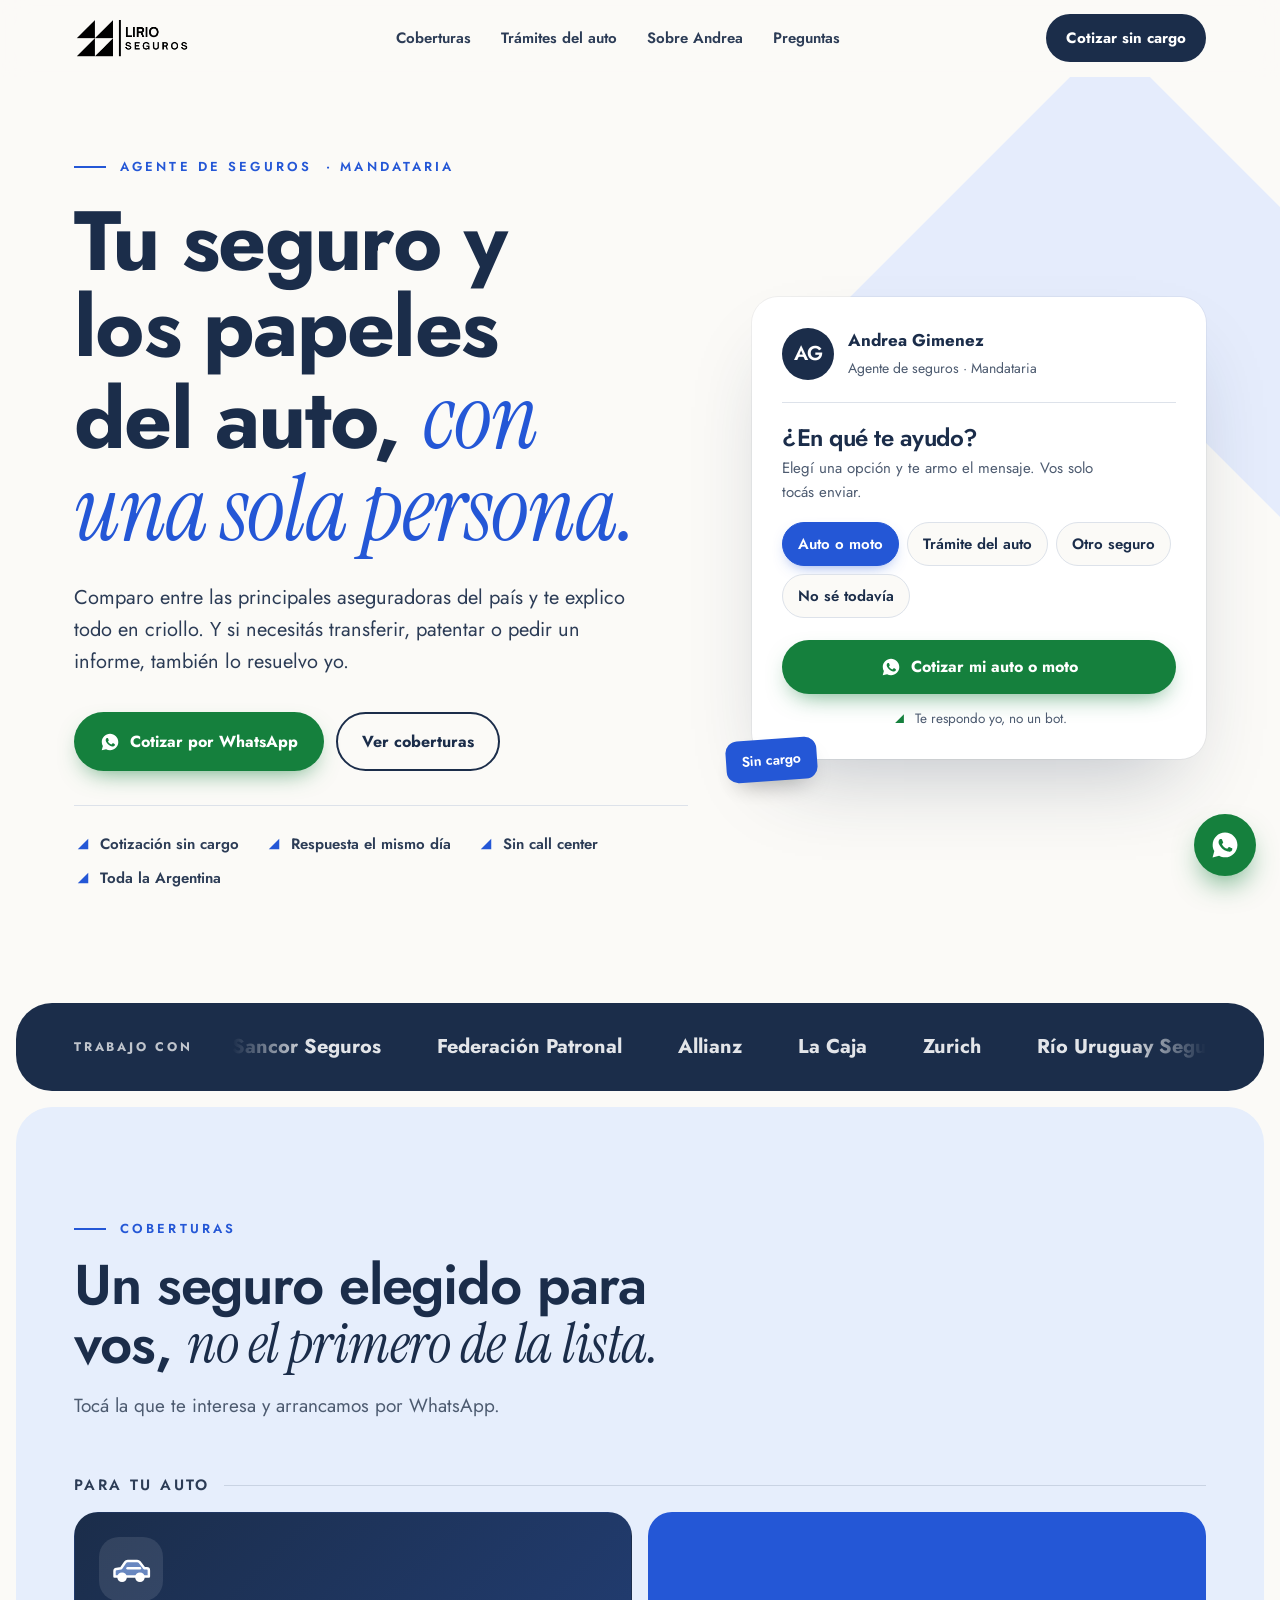
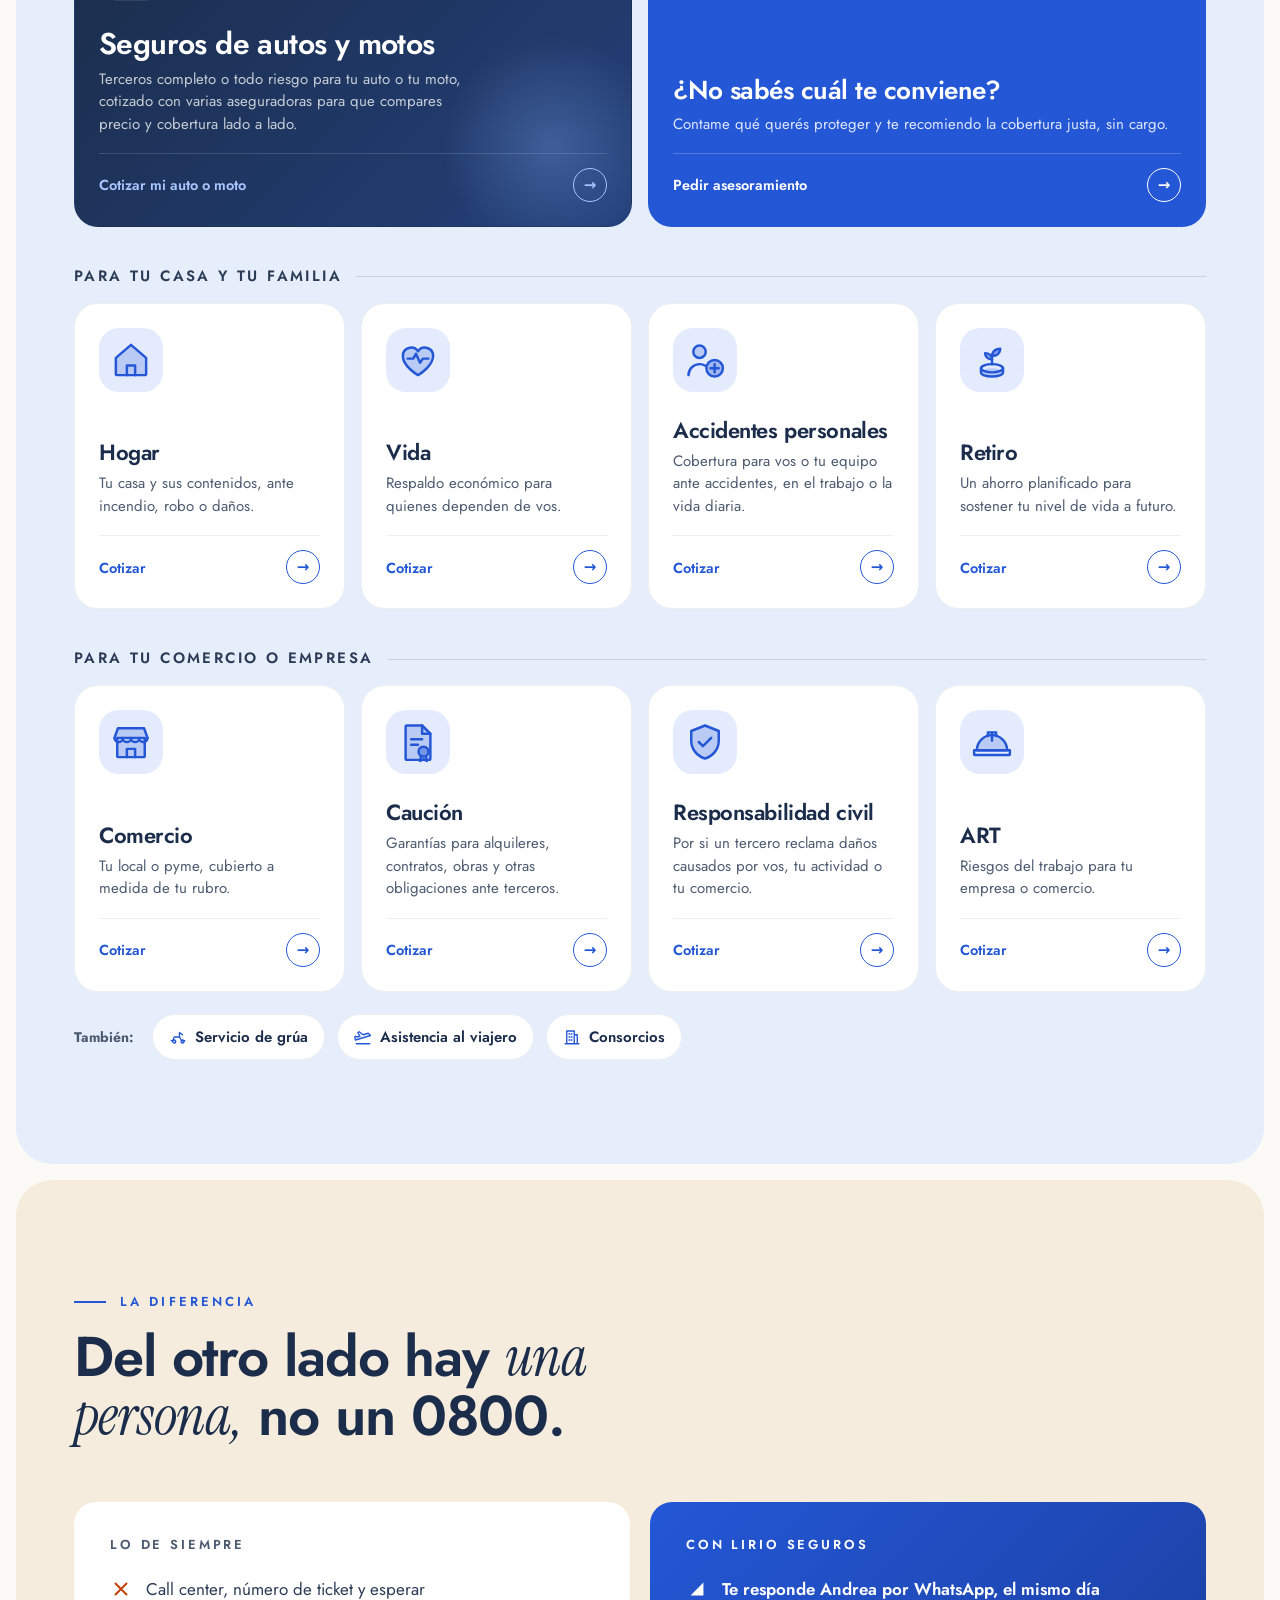
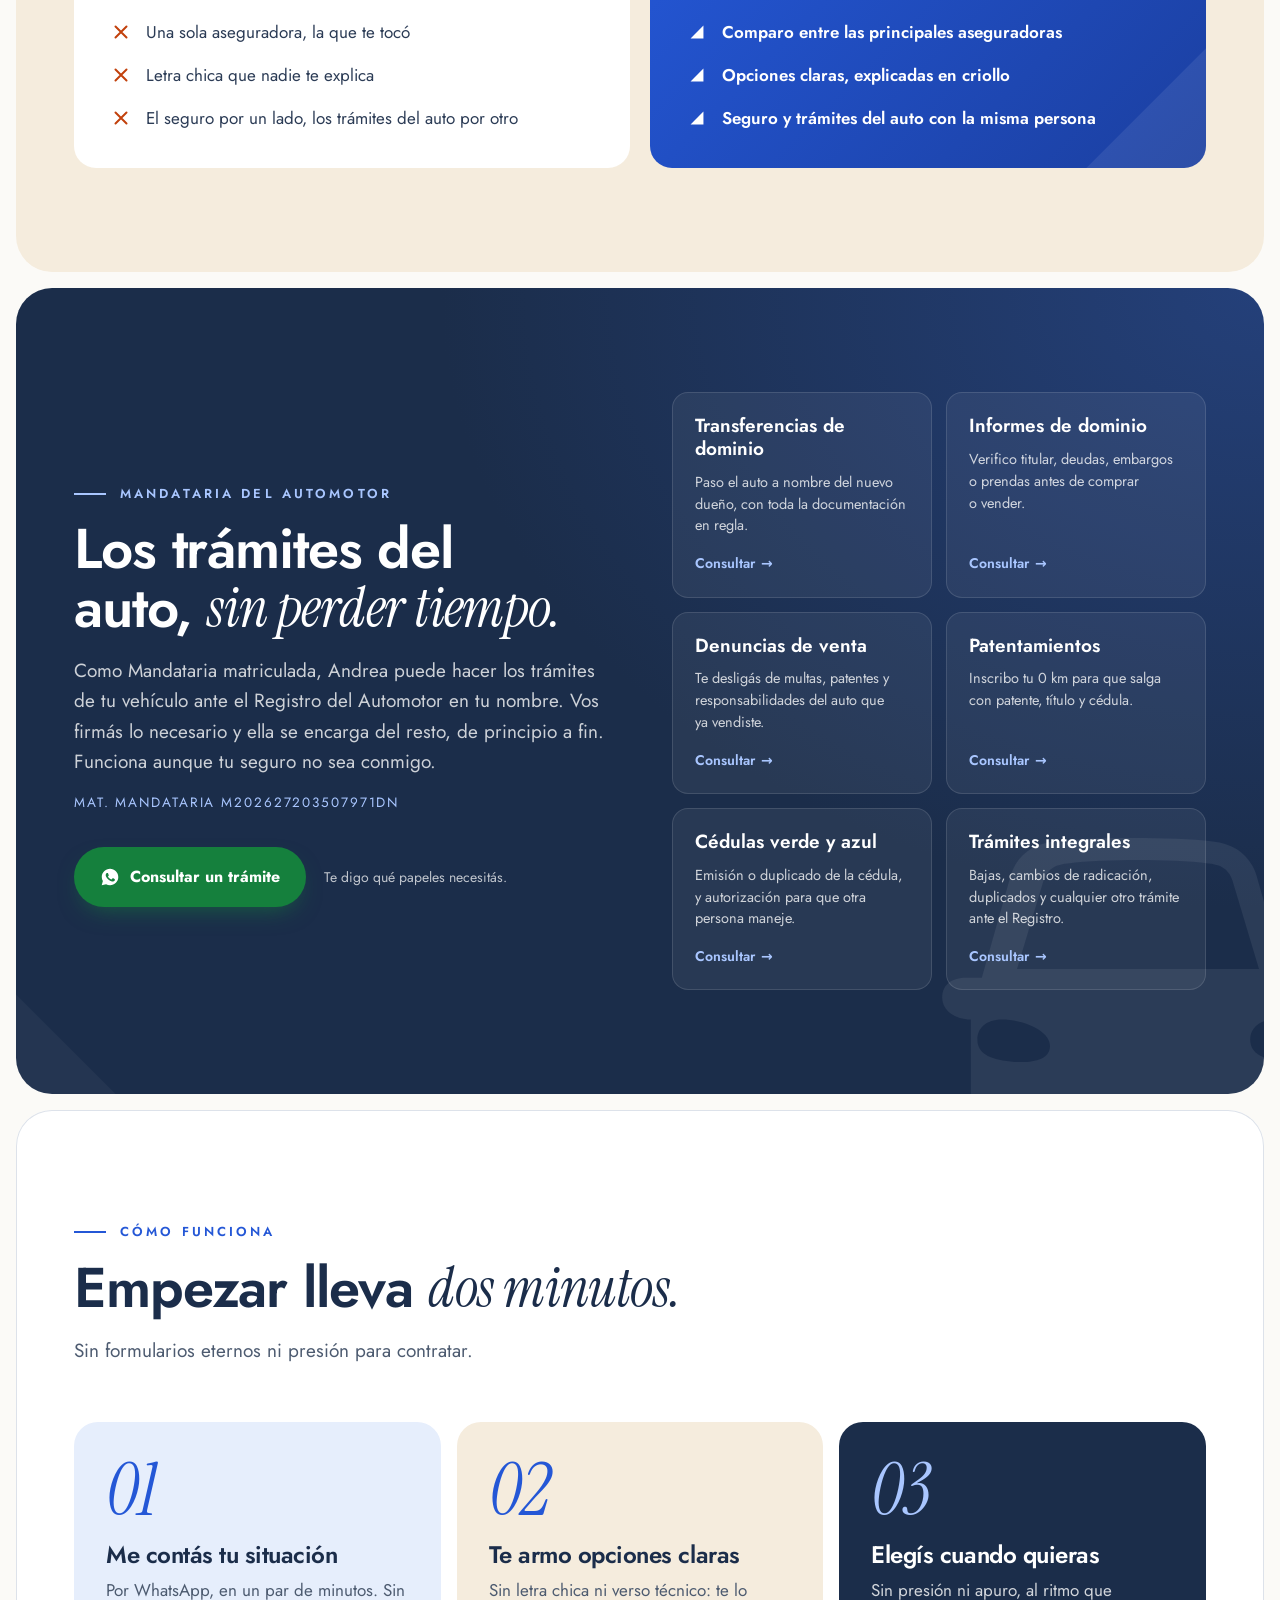
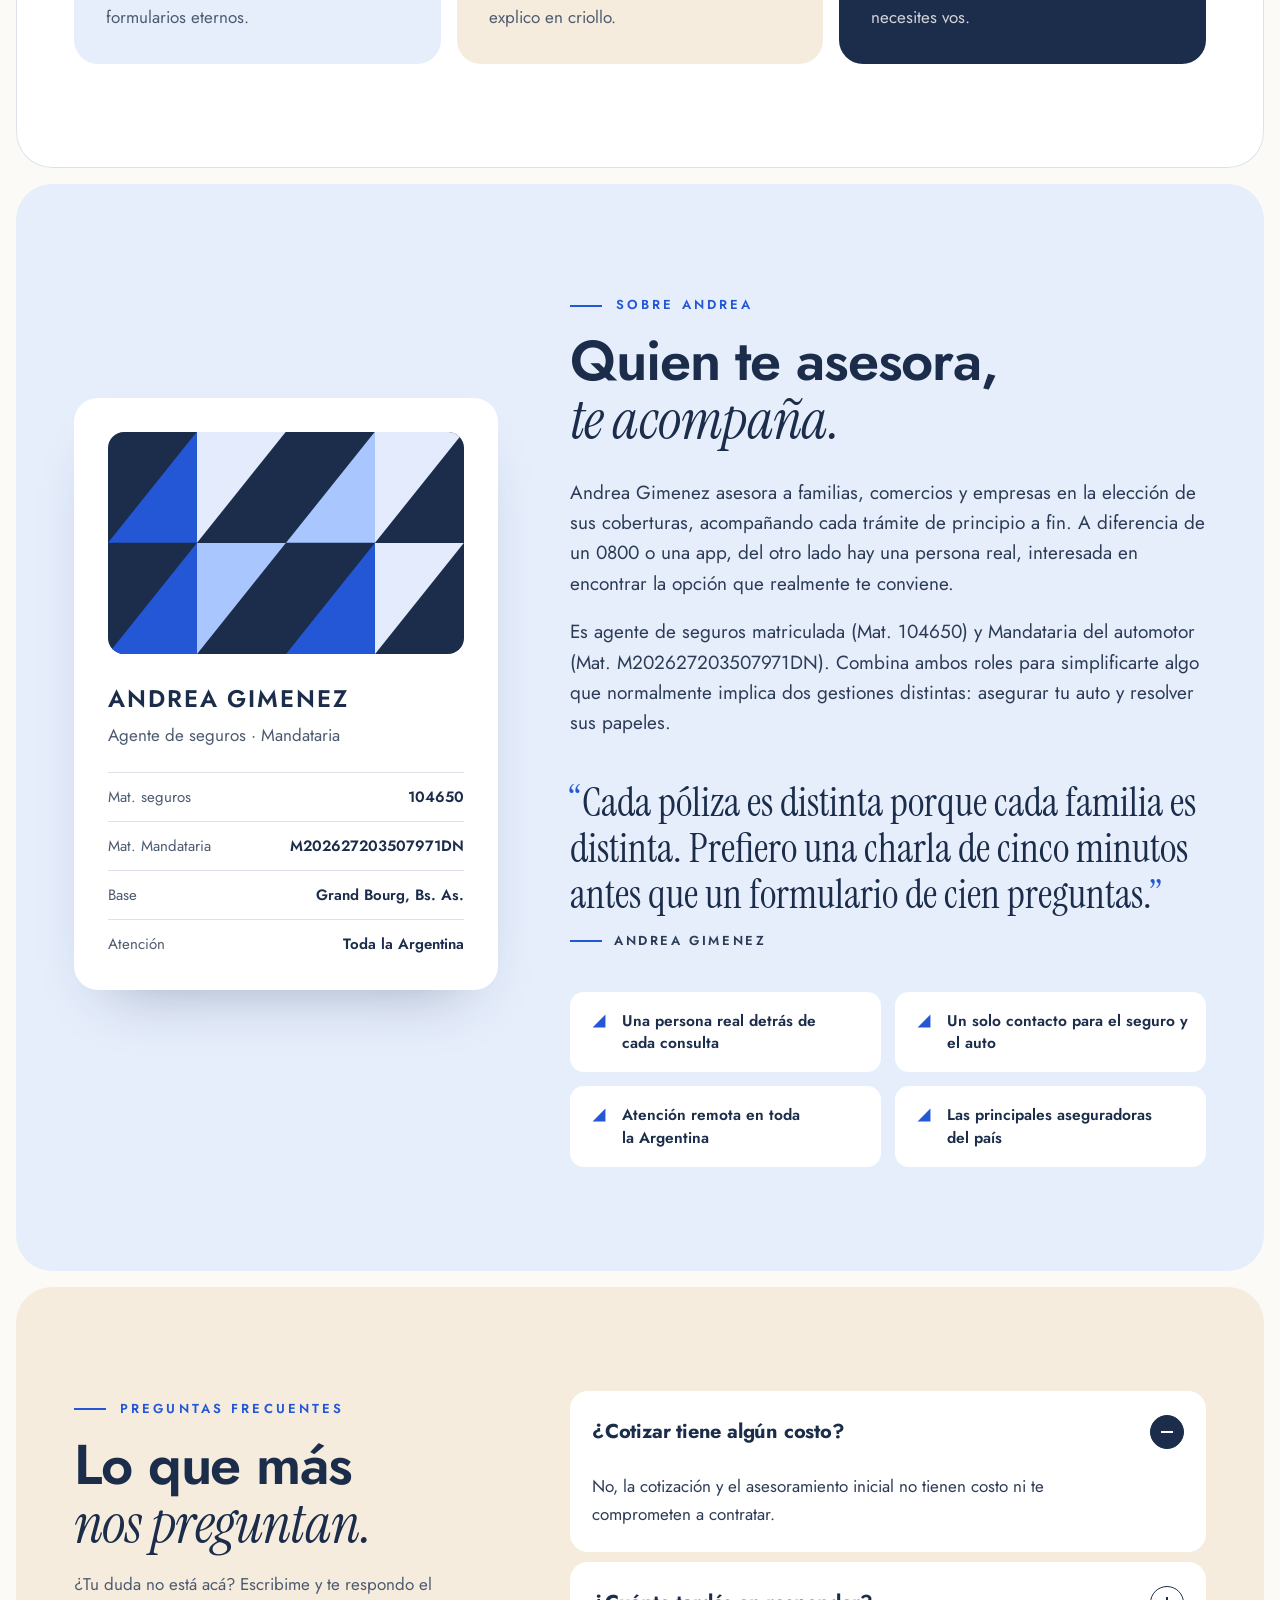
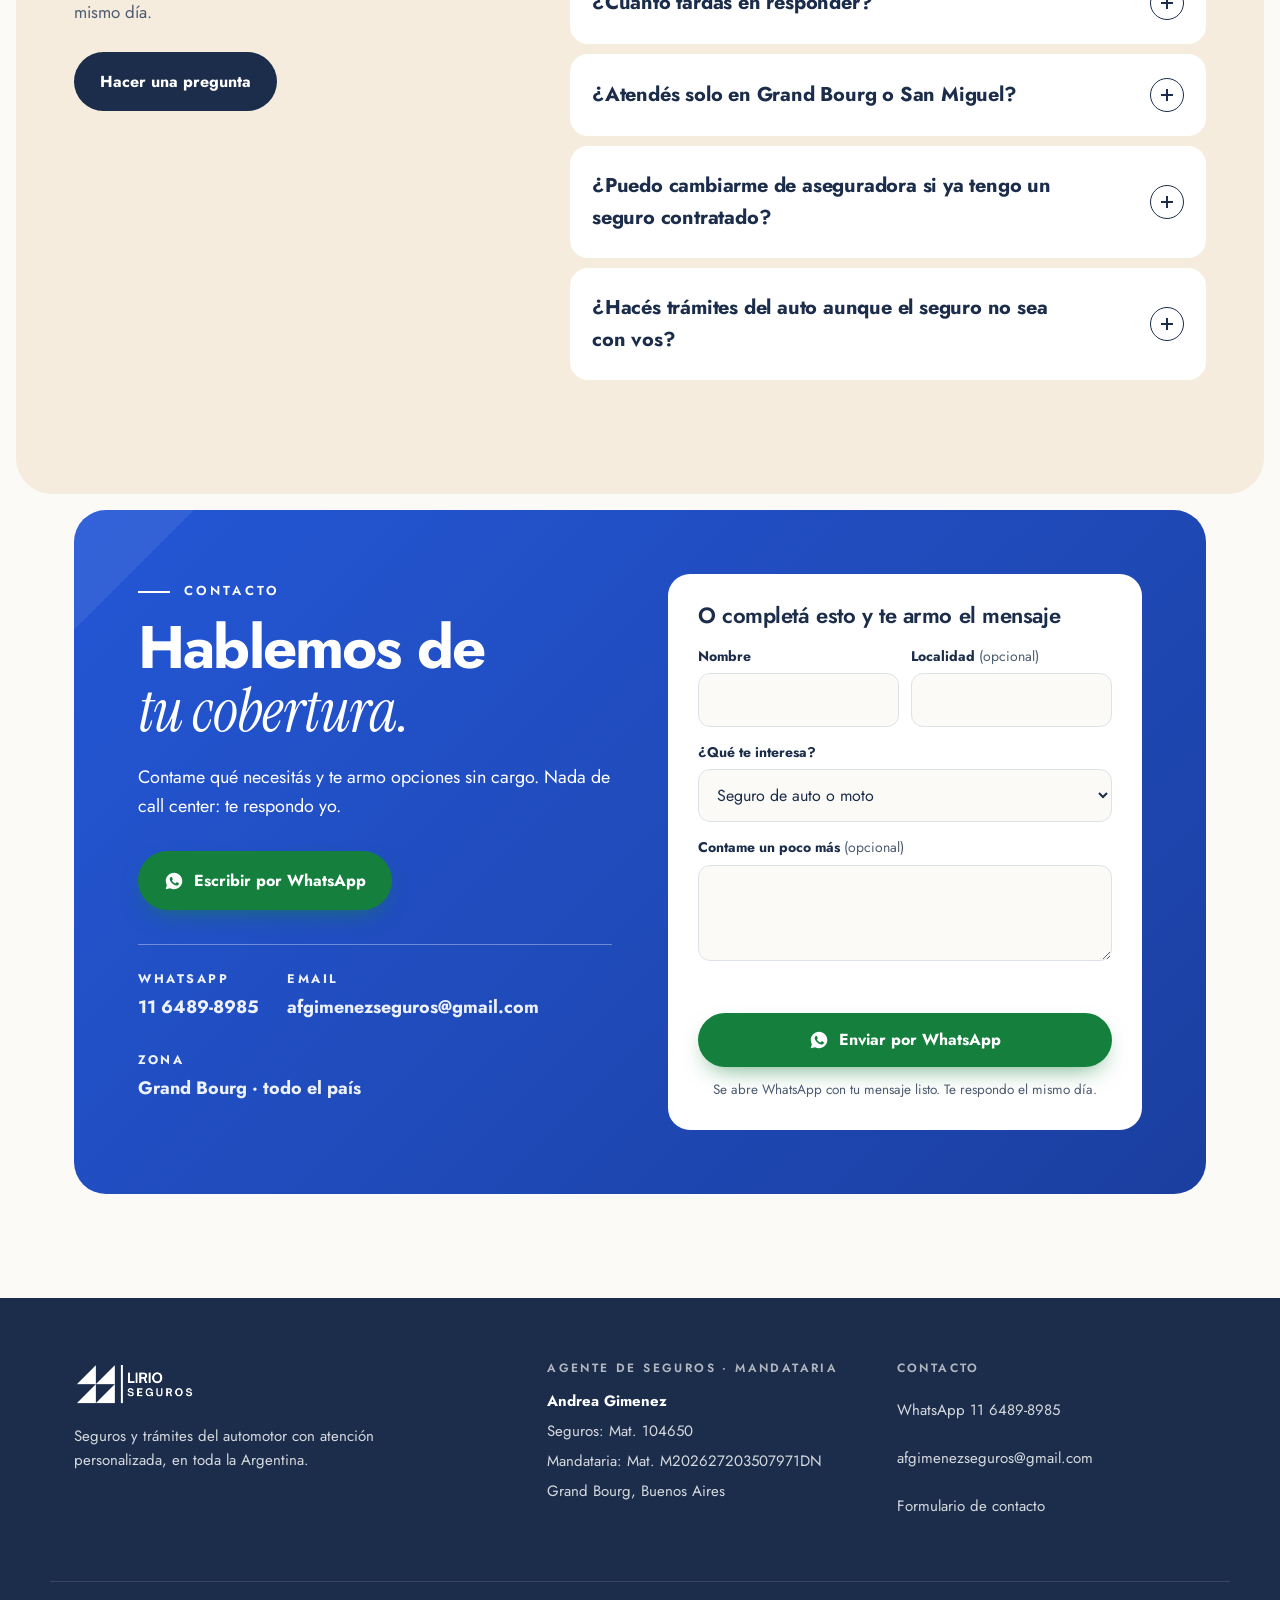
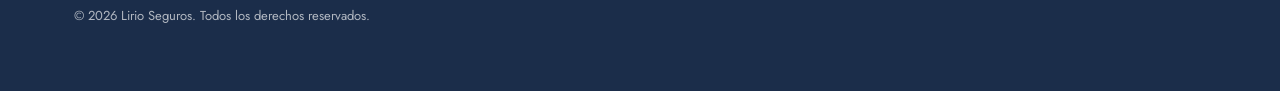
==== commit 7ca4b91a: "Autos y motos, Caución en coberturas, Consorcios como adicional y dominio segurosytramites.com.ar - " ====
--- a/index.html
+++ b/index.html
@@ -5,9 +5,28 @@
 <script>document.documentElement.classList.remove("no-js");</script>
 <meta name="viewport" content="width=device-width, initial-scale=1.0">
 <title>Web Lirio Seguros</title>
-<meta name="description" content="Andrea Gimenez, agente de seguros y Mandataria del automotor: seguros de auto, hogar, vida, comercio y consorcios, y trámites del auto en un mismo lugar. Atención personalizada, sin call center. Cotizá sin cargo.">
+<meta name="description" content="Andrea Gimenez, agente de seguros y Mandataria del automotor: seguros de autos y motos, hogar, vida, comercio, caución y consorcios, y trámites del auto en un mismo lugar. Atención personalizada, sin call center. Cotizá sin cargo.">
 <meta name="theme-color" content="#1B2D4A">
-<link rel="canonical" href="https://segurosygestoria.com.ar/">
+<link rel="canonical" href="https://segurosytramites.com.ar/">
+<meta property="og:type" content="website">
+<meta property="og:url" content="https://segurosytramites.com.ar/">
+<meta property="og:title" content="Lirio Seguros · Seguros y trámites del auto">
+<meta property="og:description" content="Seguros de autos y motos, hogar, comercio y más, y trámites del automotor con una sola persona: Andrea Gimenez, agente de seguros y Mandataria.">
+<meta property="og:locale" content="es_AR">
+<script type="application/ld+json">
+{
+  "@context": "https://schema.org",
+  "@type": "InsuranceAgency",
+  "name": "Lirio Seguros",
+  "url": "https://segurosytramites.com.ar/",
+  "description": "Seguros de autos y motos, hogar, comercio, caución y más, y trámites del automotor como Mandataria matriculada.",
+  "telephone": "+54 9 11 6489-8985",
+  "email": "afgimenezseguros@gmail.com",
+  "founder": {"@type": "Person", "name": "Andrea Gimenez", "jobTitle": "Agente de seguros · Mandataria"},
+  "address": {"@type": "PostalAddress", "addressLocality": "Grand Bourg", "addressRegion": "Buenos Aires", "addressCountry": "AR"},
+  "areaServed": {"@type": "Country", "name": "Argentina"}
+}
+</script>
 <script type="application/ld+json">
 {
   "@context": "https://schema.org",
@@ -230,6 +249,8 @@
   .extras .lbl{font-size:14px; font-weight:700; color:var(--muted); margin-right:6px;}
   .chip{display:inline-flex; align-items:center; gap:8px; padding:10px 16px; border-radius:999px; background:var(--paper-2); font-size:15px; font-weight:600;}
   .chip svg{width:18px; height:18px; color:var(--iris);}
+  a.chip{color:var(--ink); text-decoration:none; background:var(--white); border:1.5px solid rgba(27,45,74,.08); min-height:44px; transition:border-color .2s, transform .2s;}
+  a.chip:hover{border-color:var(--iris); transform:translateY(-2px);}
   @media (max-width:980px){ .cov-grid{grid-template-columns:repeat(2,1fr);} }
   @media (max-width:560px){
     .cov-grid{grid-template-columns:1fr; gap:12px;}
@@ -504,12 +525,12 @@
         <h2>¿En qué te ayudo?</h2>
         <p class="lead">Elegí una opción y te armo el mensaje. Vos solo tocás enviar.</p>
         <div class="pill-grid" role="group" aria-label="Tipo de consulta">
-          <button type="button" class="pill active" data-service="un seguro de auto" data-label="Cotizar mi auto">Seguro de auto</button>
+          <button type="button" class="pill active" data-service="un seguro de auto o moto" data-label="Cotizar mi auto o moto">Auto o moto</button>
           <button type="button" class="pill" data-service="un trámite del auto" data-label="Consultar un trámite">Trámite del auto</button>
           <button type="button" class="pill" data-service="otro seguro (hogar, comercio, vida u otro)" data-label="Cotizar otro seguro">Otro seguro</button>
           <button type="button" class="pill" data-service="algo, pero todavía no sé bien qué necesito" data-label="Pedir asesoramiento">No sé todavía</button>
         </div>
-        <a class="btn btn-wa btn-block" id="selectorWhatsapp" href="https://wa.me/5491164898985" target="_blank" rel="noopener"><svg><use href="#i-wa"/></svg><span id="selectorLabel">Cotizar mi auto</span></a>
+        <a class="btn btn-wa btn-block" id="selectorWhatsapp" href="https://wa.me/5491164898985" target="_blank" rel="noopener"><svg><use href="#i-wa"/></svg><span id="selectorLabel">Cotizar mi auto o moto</span></a>
         <p class="note"><svg><use href="#i-check"/></svg>Te respondo yo, no un bot.</p>
         <div class="badge-float" aria-hidden="true">Sin cargo</div>
       </div>
@@ -539,11 +560,11 @@
       </div>
       <div class="cov-grid">
         <h3 class="cov-label reveal">Para tu auto</h3>
-        <a class="cov feature reveal" data-wa="¡Hola Andrea! Quiero cotizar un seguro de auto." href="https://wa.me/5491164898985" target="_blank" rel="noopener">
+        <a class="cov feature reveal" data-wa="¡Hola Andrea! Quiero cotizar un seguro para mi auto o moto." href="https://wa.me/5491164898985" target="_blank" rel="noopener">
           <div class="cov-icon ani-drive"><svg viewBox="0 0 32 32" aria-hidden="true"><path class="d" d="M4 21.5v-4c0-.8.6-1.4 1.4-1.5l3.4-.5 3-4.4c.4-.6 1.1-1 1.8-1h6.9c.7 0 1.3.3 1.7.8l3.5 4.6h1.8c.8 0 1.5.7 1.5 1.5v4.5z"/><path d="M4 21.5v-4c0-.8.6-1.4 1.4-1.5l3.4-.5 3-4.4c.4-.6 1.1-1 1.8-1h6.9c.7 0 1.3.3 1.7.8l3.5 4.6h1.8c.8 0 1.5.7 1.5 1.5v4.5z"/><path d="M13.5 15.5h9"/><circle cx="9.5" cy="22" r="2.6" fill="currentColor"/><circle cx="22.5" cy="22" r="2.6" fill="currentColor"/></svg></div>
-          <h4>Seguro de Auto</h4>
-          <p>Terceros completo o todo riesgo, cotizado con varias aseguradoras para que compares precio y cobertura lado a lado.</p>
-          <span class="go">Cotizar mi auto <span>→</span></span>
+          <h4>Seguros de autos y motos</h4>
+          <p>Terceros completo o todo riesgo para tu auto o tu moto, cotizado con varias aseguradoras para que compares precio y cobertura lado a lado.</p>
+          <span class="go">Cotizar mi auto o moto <span>→</span></span>
         </a>
         <a class="cov cov-help reveal" data-wa="¡Hola Andrea! No sé bien qué seguro necesito, ¿me asesorás?" href="https://wa.me/5491164898985" target="_blank" rel="noopener">
           <h4>¿No sabés cuál te conviene?</h4>
@@ -582,10 +603,10 @@
           <p>Tu local o pyme, cubierto a medida de tu rubro.</p>
           <span class="go">Cotizar <span>→</span></span>
         </a>
-        <a class="cov reveal" data-wa="¡Hola Andrea! Quiero cotizar un seguro de consorcio." href="https://wa.me/5491164898985" target="_blank" rel="noopener">
-          <div class="cov-icon ani-pop"><svg viewBox="0 0 32 32" aria-hidden="true"><path class="d" d="M7 27V6a1 1 0 0 1 1-1h10a1 1 0 0 1 1 1v21z"/><path d="M7 27V6a1 1 0 0 1 1-1h10a1 1 0 0 1 1 1v21z"/><path class="d" d="M19 12h6a1 1 0 0 1 1 1v14h-7z"/><path d="M19 12h6a1 1 0 0 1 1 1v14M4 27h24M11 10h1.5M14.5 10H16M11 15h1.5M14.5 15H16M11 20h1.5M14.5 20H16M22 17h1M22 21.5h1"/></svg></div>
-          <h4>Consorcios</h4>
-          <p>Integral de consorcio: edificio, espacios comunes y responsabilidad del administrador.</p>
+        <a class="cov reveal" data-wa="¡Hola Andrea! Quiero cotizar un seguro de caución." href="https://wa.me/5491164898985" target="_blank" rel="noopener">
+          <div class="cov-icon ani-pop"><svg viewBox="0 0 32 32" aria-hidden="true"><path class="d" d="M8 4h11l6 6v18a1 1 0 0 1-1 1H8a1 1 0 0 1-1-1V5a1 1 0 0 1 1-1z"/><path d="M8 4h11l6 6v18a1 1 0 0 1-1 1H8a1 1 0 0 1-1-1V5a1 1 0 0 1 1-1z"/><path d="M19 4v6h6M11 14h8M11 18h5"/><circle class="d" cx="20" cy="23" r="3.6" style="opacity:.45"/><circle cx="20" cy="23" r="3.6"/><path d="M18.3 26.2l-.8 3.6 2.5-1.2 2.5 1.2-.8-3.6"/></svg></div>
+          <h4>Caución</h4>
+          <p>Garantías para alquileres, contratos, obras y otras obligaciones ante terceros.</p>
           <span class="go">Cotizar <span>→</span></span>
         </a>
         <a class="cov reveal" data-wa="¡Hola Andrea! Quiero cotizar un seguro de responsabilidad civil." href="https://wa.me/5491164898985" target="_blank" rel="noopener">
@@ -603,8 +624,9 @@
       </div>
       <div class="extras reveal">
         <span class="lbl">También:</span>
-        <span class="chip"><svg viewBox="0 0 24 24" fill="none" stroke="currentColor" stroke-width="1.8" stroke-linecap="round" stroke-linejoin="round"><path d="M3 17h2l2-5h7l3 5h4"/><circle cx="7" cy="18" r="2"/><circle cx="18" cy="18" r="2"/><path d="M14 12V6l4 3"/></svg>Servicio de grúa</span>
-        <span class="chip"><svg viewBox="0 0 24 24" fill="none" stroke="currentColor" stroke-width="1.8" stroke-linecap="round" stroke-linejoin="round"><path d="M2 16l20-6-3-3-7 2-5-4-2 1 3 5-4 1-2-1-1 1z"/><path d="M3 21h18"/></svg>Asistencia al viajero</span>
+        <a class="chip" data-wa="¡Hola Andrea! Quiero consultar por el servicio de grúa." href="https://wa.me/5491164898985" target="_blank" rel="noopener"><svg viewBox="0 0 24 24" fill="none" stroke="currentColor" stroke-width="1.8" stroke-linecap="round" stroke-linejoin="round"><path d="M3 17h2l2-5h7l3 5h4"/><circle cx="7" cy="18" r="2"/><circle cx="18" cy="18" r="2"/><path d="M14 12V6l4 3"/></svg>Servicio de grúa</a>
+        <a class="chip" data-wa="¡Hola Andrea! Quiero consultar por asistencia al viajero." href="https://wa.me/5491164898985" target="_blank" rel="noopener"><svg viewBox="0 0 24 24" fill="none" stroke="currentColor" stroke-width="1.8" stroke-linecap="round" stroke-linejoin="round"><path d="M2 16l20-6-3-3-7 2-5-4-2 1 3 5-4 1-2-1-1 1z"/><path d="M3 21h18"/></svg>Asistencia al viajero</a>
+        <a class="chip" data-wa="¡Hola Andrea! Quiero cotizar un seguro de consorcio." href="https://wa.me/5491164898985" target="_blank" rel="noopener"><svg viewBox="0 0 24 24" fill="none" stroke="currentColor" stroke-width="1.8" stroke-linecap="round" stroke-linejoin="round"><path d="M5 21V4h10v17M15 9h4v12M3 21h18M8 8h1M11 8h1M8 12h1M11 12h1M8 16h1M11 16h1"/></svg>Consorcios</a>
       </div>
     </div>
   </section>
@@ -797,9 +819,10 @@
           <div class="field">
             <label for="tipo-seguro">¿Qué te interesa?</label>
             <select id="tipo-seguro" name="tipo_seguro">
-              <option>Seguro de auto</option>
+              <option>Seguro de auto o moto</option>
               <option>Seguro de hogar</option>
               <option>Seguro de comercio</option>
+              <option>Seguro de caución</option>
               <option>Seguro de consorcio</option>
               <option>Accidentes personales</option>
               <option>Responsabilidad civil</option>
